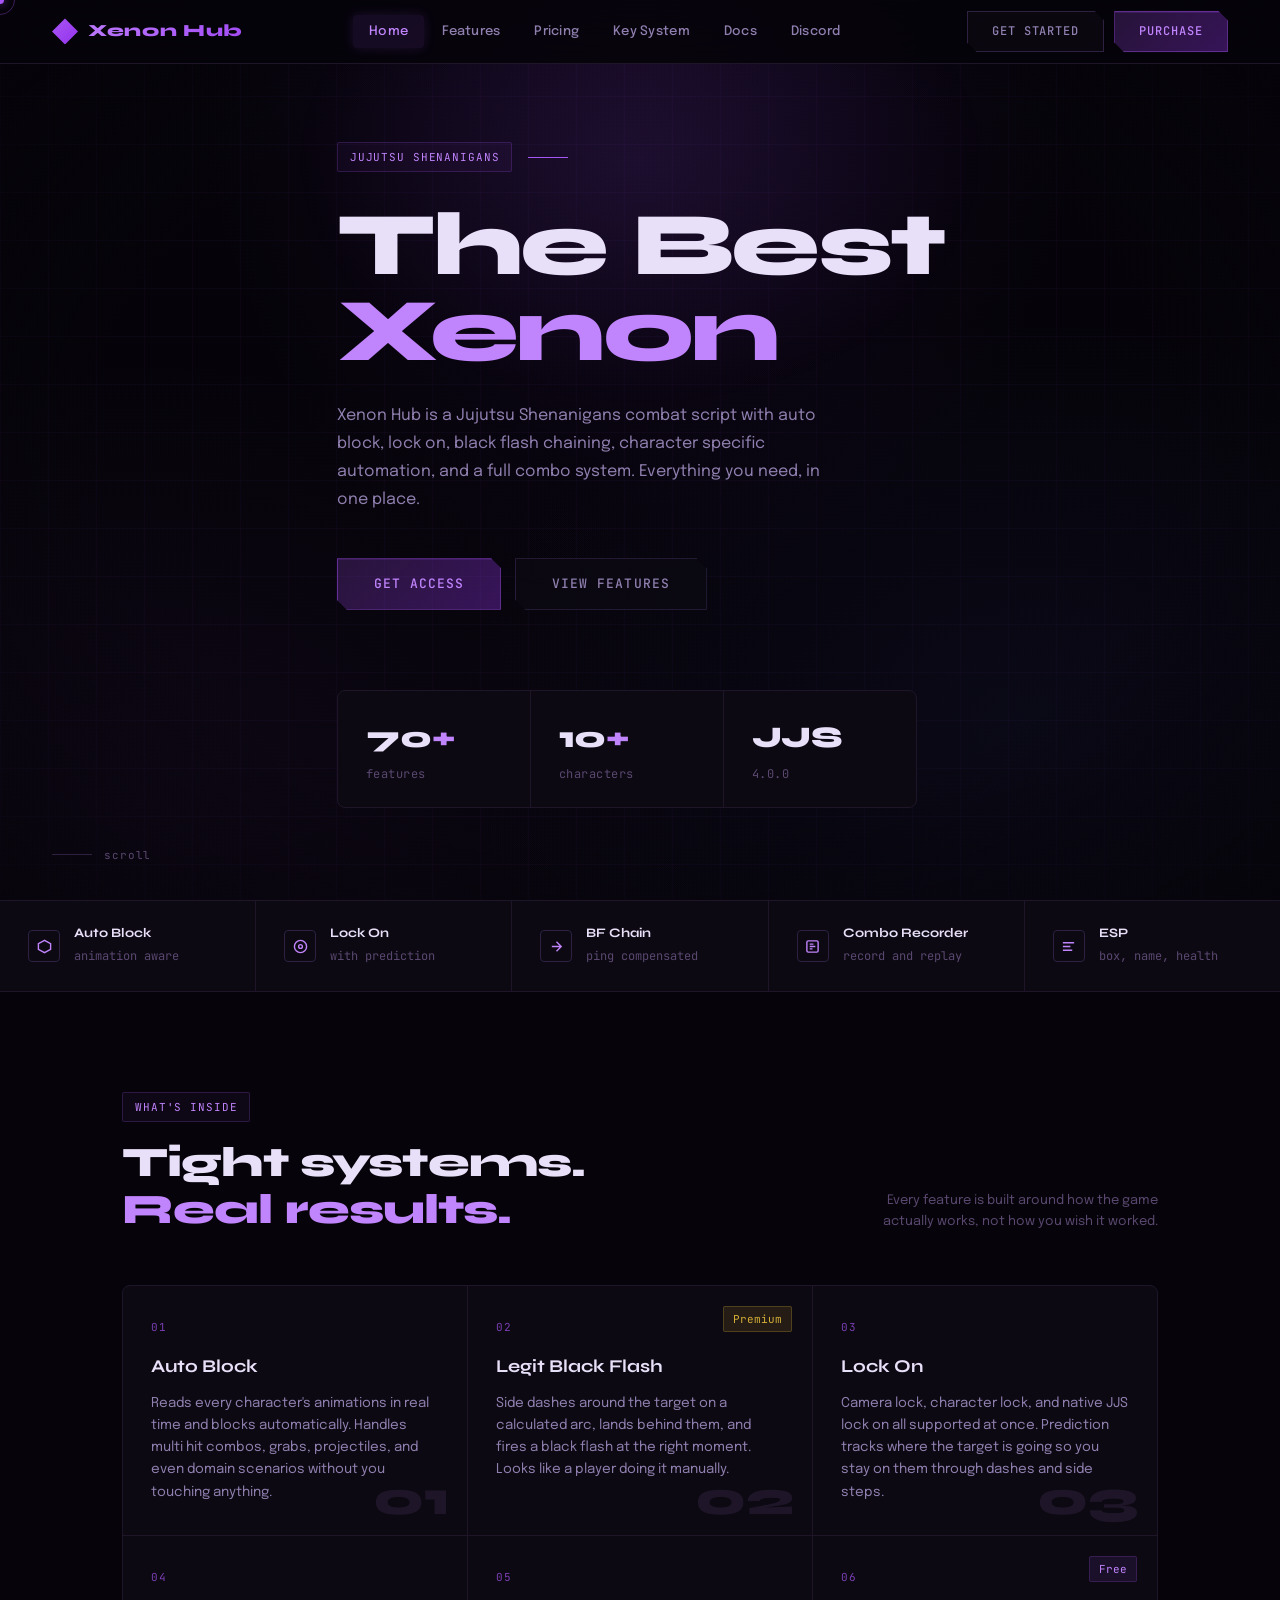
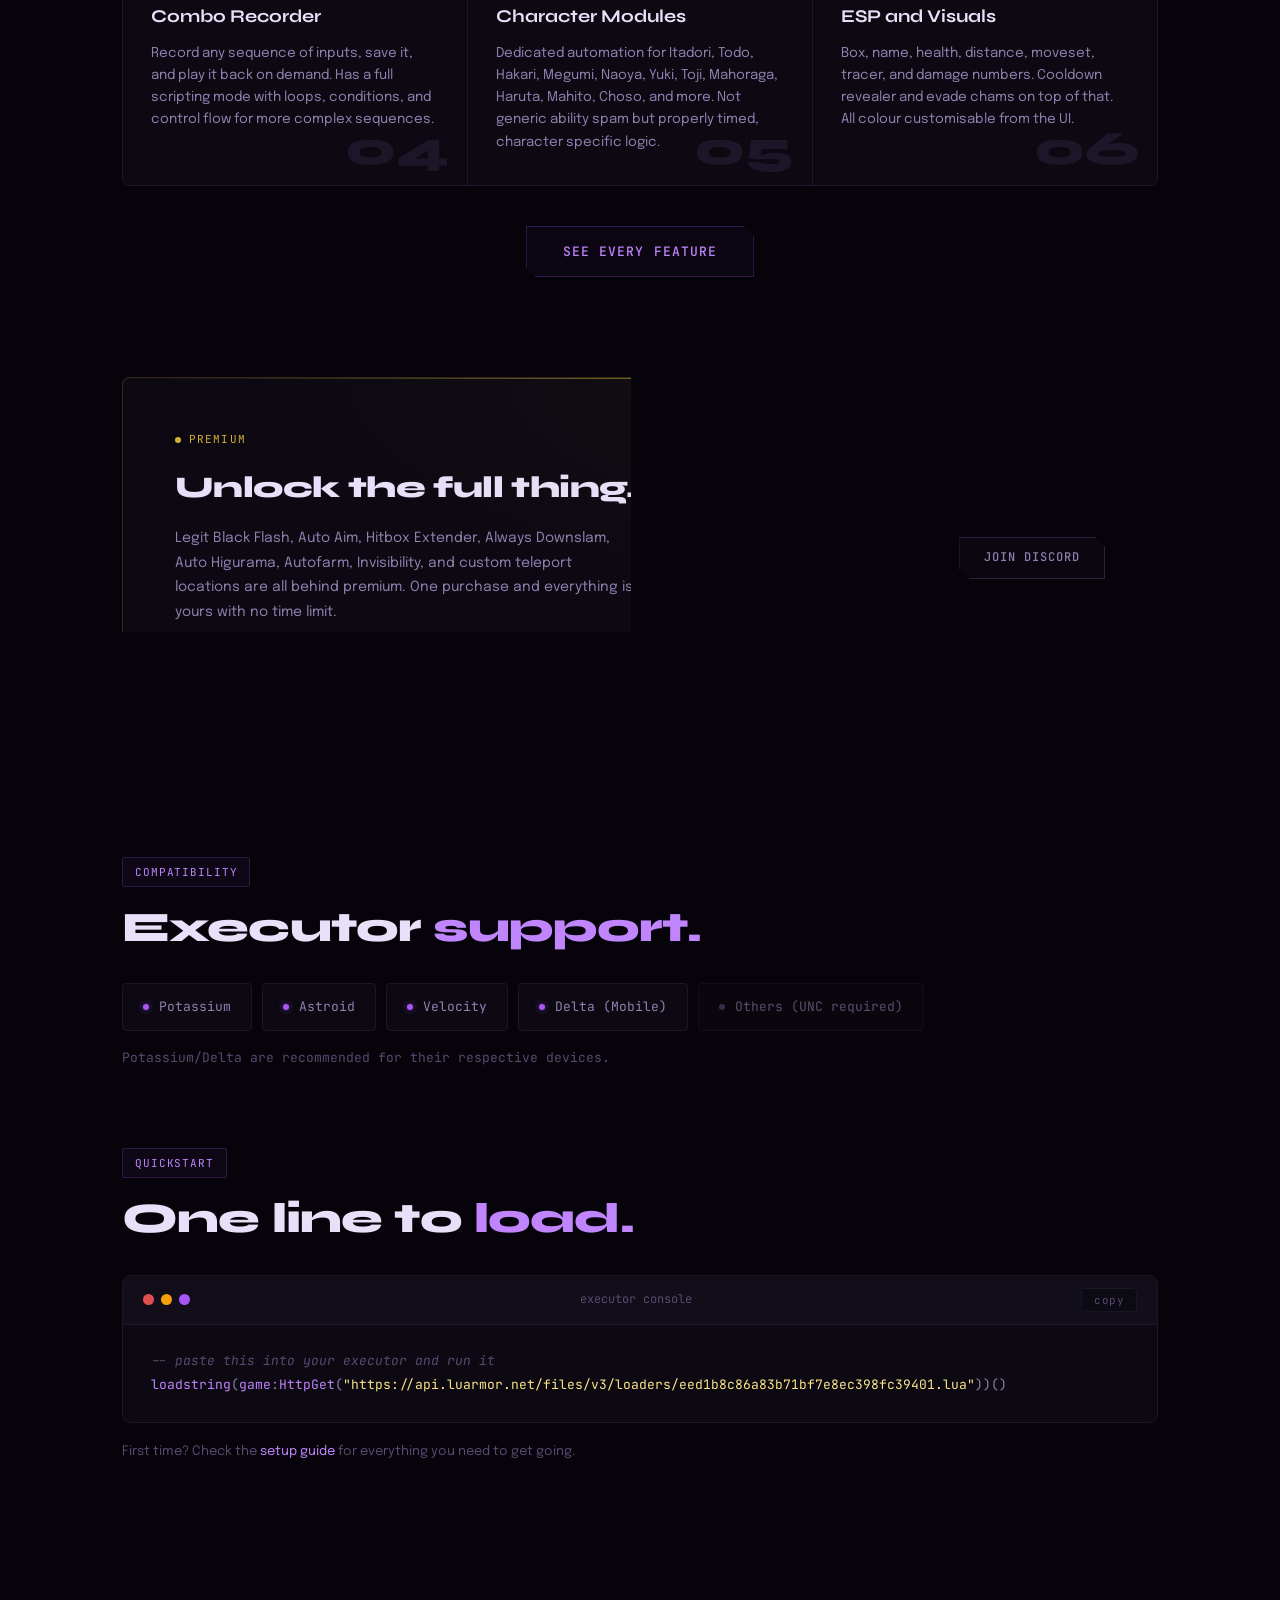
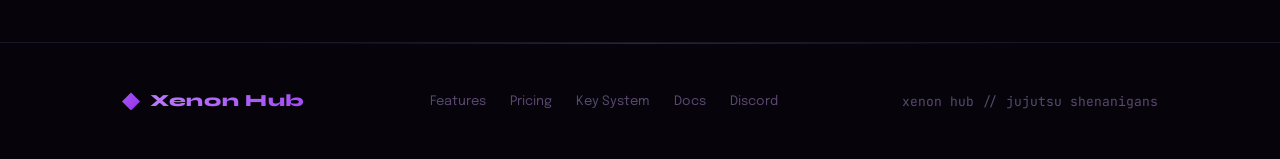
==== index.html @ 63b48da9 "Add files via upload" ====
<!doctype html>
<html lang="en">
  <head>
    <meta charset="UTF-8" />
    <meta name="viewport" content="width=device-width, initial-scale=1.0" />
    <title>Xenon Hub — JJS Combat Script</title>
    <link rel="stylesheet" href="style.css" />
    <style>
      .hero {
        min-height: 100vh;
        display: flex;
        flex-direction: column;
        justify-content: center;
        padding: 130px 0 80px;
        position: relative;
        overflow: hidden;
      }
      .hero-glow {
        position: absolute;
        top: -10%;
        left: 50%;
        transform: translateX(-50%);
        width: 700px;
        height: 500px;
        background: radial-gradient(
          ellipse,
          rgba(168, 85, 247, 0.1) 0%,
          transparent 70%
        );
        pointer-events: none;
      }
      .hero-eyebrow {
        display: flex;
        align-items: center;
        gap: 16px;
        margin-bottom: 30px;
      }
      .hero-eyebrow-line {
        width: 40px;
        height: 1px;
        background: var(--accent);
      }

      .hero h1 {
        font-family: "Syne", sans-serif;
        font-weight: 800;
        font-size: clamp(50px, 7vw, 92px);
        line-height: 0.96;
        letter-spacing: -0.03em;
        color: var(--text);
        margin-bottom: 28px;
      }
      .hero h1 .accent {
        color: var(--accent-light);
        display: block;
      }

      .hero-desc {
        font-size: 16px;
        color: var(--text-dim);
        max-width: 500px;
        line-height: 1.75;
        margin-bottom: 44px;
      }
      .hero-actions {
        display: flex;
        align-items: center;
        gap: 14px;
        flex-wrap: wrap;
      }

      .hero-stats {
        display: flex;
        margin-top: 80px;
        border: 1px solid var(--border);
        border-radius: var(--radius-lg);
        overflow: hidden;
        max-width: 580px;
        background: var(--surface);
      }
      .hero-stat {
        flex: 1;
        padding: 22px 28px;
        border-right: 1px solid var(--border);
      }
      .hero-stat:last-child {
        border-right: none;
      }
      .hero-stat-num {
        font-family: "Syne", sans-serif;
        font-size: 30px;
        font-weight: 800;
        color: var(--text);
        letter-spacing: -0.02em;
      }
      .hero-stat-num span {
        color: var(--accent-light);
      }
      .hero-stat-label {
        font-size: 12px;
        color: var(--text-muted);
        margin-top: 3px;
        font-family: "JetBrains Mono", monospace;
        letter-spacing: 0.04em;
      }

      .scroll-indicator {
        position: absolute;
        bottom: 36px;
        left: 52px;
        display: flex;
        align-items: center;
        gap: 12px;
        font-family: "JetBrains Mono", monospace;
        font-size: 11px;
        color: var(--text-muted);
        letter-spacing: 0.08em;
      }
      .scroll-line {
        width: 40px;
        height: 1px;
        background: var(--border2);
        position: relative;
        overflow: hidden;
      }
      .scroll-line::after {
        content: "";
        position: absolute;
        top: 0;
        left: -100%;
        width: 100%;
        height: 100%;
        background: var(--accent);
        animation: slideRight 2.2s ease infinite;
      }

      .strip {
        border-top: 1px solid var(--border);
        border-bottom: 1px solid var(--border);
        background: var(--surface);
      }
      .strip-inner {
        display: flex;
      }
      .strip-item {
        flex: 1;
        padding: 22px 28px;
        border-right: 1px solid var(--border);
        display: flex;
        align-items: center;
        gap: 14px;
        transition: background 0.2s;
      }
      .strip-item:last-child {
        border-right: none;
      }
      .strip-item:hover {
        background: var(--surface2);
      }
      .strip-icon {
        width: 32px;
        height: 32px;
        display: flex;
        align-items: center;
        justify-content: center;
        border: 1px solid var(--border2);
        border-radius: var(--radius);
        flex-shrink: 0;
        color: var(--accent-light);
      }
      .strip-icon svg {
        width: 15px;
        height: 15px;
      }
      .strip-text strong {
        display: block;
        font-family: "Syne", sans-serif;
        font-size: 13px;
        font-weight: 700;
        color: var(--text);
      }
      .strip-text span {
        font-size: 12px;
        color: var(--text-muted);
        font-family: "JetBrains Mono", monospace;
      }

      .features-section {
        padding: 100px 0;
      }
      .section-header {
        display: flex;
        align-items: flex-end;
        justify-content: space-between;
        margin-bottom: 52px;
        flex-wrap: wrap;
        gap: 20px;
      }
      .section-sub {
        color: var(--text-muted);
        font-size: 13px;
        max-width: 300px;
        text-align: right;
        line-height: 1.6;
      }

      .features-grid {
        display: grid;
        grid-template-columns: repeat(3, 1fr);
        gap: 1px;
        background: var(--border);
        border: 1px solid var(--border);
        border-radius: var(--radius-lg);
        overflow: hidden;
      }
      .feat-card {
        background: var(--surface);
        padding: 32px 28px;
        transition: background 0.25s;
        position: relative;
        overflow: hidden;
      }
      .feat-card:hover {
        background: var(--surface2);
      }
      .feat-card::before {
        content: "";
        position: absolute;
        inset: 0;
        background: linear-gradient(
          135deg,
          rgba(168, 85, 247, 0.04),
          transparent
        );
        opacity: 0;
        transition: opacity 0.3s;
      }
      .feat-card:hover::before {
        opacity: 1;
      }
      .feat-card-num {
        font-family: "JetBrains Mono", monospace;
        font-size: 11px;
        letter-spacing: 0.1em;
        color: var(--accent);
        margin-bottom: 16px;
        opacity: 0.7;
      }
      .feat-card h3 {
        font-family: "Syne", sans-serif;
        font-size: 18px;
        font-weight: 700;
        color: var(--text);
        margin-bottom: 10px;
      }
      .feat-card p {
        font-size: 13.5px;
        color: var(--text-dim);
        line-height: 1.65;
      }
      .feat-card-bg-num {
        position: absolute;
        bottom: 12px;
        right: 18px;
        font-family: "Syne", sans-serif;
        font-size: 48px;
        font-weight: 800;
        color: var(--border);
        line-height: 1;
        pointer-events: none;
        transition: color 0.3s;
      }
      .feat-card:hover .feat-card-bg-num {
        color: var(--border2);
      }
      .feat-card-badge {
        position: absolute;
        top: 20px;
        right: 20px;
      }

      .premium-callout {
        background: var(--surface);
        border: 1px solid rgba(212, 175, 55, 0.2);
        border-radius: var(--radius-lg);
        padding: 52px;
        display: grid;
        grid-template-columns: 1fr auto;
        align-items: center;
        gap: 40px;
        position: relative;
        overflow: hidden;
      }
      .premium-callout::before {
        content: "";
        position: absolute;
        inset: 0;
        background: radial-gradient(
          ellipse at top right,
          rgba(212, 175, 55, 0.06) 0%,
          transparent 60%
        );
        pointer-events: none;
      }
      .premium-callout::after {
        content: "";
        position: absolute;
        top: 0;
        left: 0;
        right: 0;
        height: 1px;
        background: linear-gradient(
          90deg,
          transparent,
          rgba(212, 175, 55, 0.5),
          transparent
        );
      }
      .prem-label {
        display: flex;
        align-items: center;
        gap: 8px;
        font-family: "JetBrains Mono", monospace;
        font-size: 11px;
        letter-spacing: 0.1em;
        text-transform: uppercase;
        color: var(--premium);
        margin-bottom: 14px;
      }
      .prem-dot {
        width: 6px;
        height: 6px;
        background: var(--premium);
        border-radius: 50%;
        animation: pulse 2s infinite;
      }
      .premium-callout h2 {
        font-family: "Syne", sans-serif;
        font-size: 30px;
        font-weight: 800;
        color: var(--text);
        margin-bottom: 14px;
        letter-spacing: -0.02em;
      }
      .premium-callout p {
        font-size: 14px;
        color: var(--text-dim);
        max-width: 460px;
        line-height: 1.75;
      }
      .prem-actions {
        display: flex;
        flex-direction: column;
        gap: 10px;
        align-items: flex-end;
        flex-shrink: 0;
      }
      .btn-premium {
        background: linear-gradient(
          135deg,
          rgba(212, 175, 55, 0.15),
          rgba(212, 175, 55, 0.3)
        );
        color: var(--premium);
        border: 1px solid rgba(212, 175, 55, 0.4);
        font-family: "JetBrains Mono", monospace;
        box-shadow:
          0 0 20px rgba(212, 175, 55, 0.1),
          inset 0 1px 0 rgba(212, 175, 55, 0.1);
      }
      .btn-premium:hover {
        box-shadow:
          0 0 30px rgba(212, 175, 55, 0.25),
          0 0 60px rgba(212, 175, 55, 0.08);
        text-shadow: 0 0 12px rgba(212, 175, 55, 0.5);
        border-color: rgba(212, 175, 55, 0.7);
        transform: translateY(-1px);
      }

      .compat-section {
        padding: 80px 0;
      }
      .compat-grid {
        display: flex;
        gap: 10px;
        flex-wrap: wrap;
      }
      .compat-item {
        display: flex;
        align-items: center;
        gap: 10px;
        padding: 12px 20px;
        background: var(--surface);
        border: 1px solid var(--border);
        border-radius: var(--radius);
        font-family: "JetBrains Mono", monospace;
        font-size: 13px;
        color: var(--text-dim);
        transition:
          border-color 0.2s,
          color 0.2s;
      }
      .compat-item:hover {
        border-color: rgba(168, 85, 247, 0.35);
        color: var(--text);
      }
      .compat-dot {
        width: 6px;
        height: 6px;
        background: var(--accent);
        border-radius: 50%;
        box-shadow: 0 0 6px rgba(168, 85, 247, 0.6);
      }

      .quickstart {
        padding: 0 0 100px;
      }
      .code-block {
        background: var(--surface);
        border: 1px solid var(--border);
        border-radius: var(--radius-lg);
        overflow: hidden;
      }
      .code-header {
        padding: 12px 20px;
        border-bottom: 1px solid var(--border);
        display: flex;
        align-items: center;
        justify-content: space-between;
        background: var(--surface2);
      }
      .code-dots {
        display: flex;
        gap: 7px;
      }
      .code-dot {
        width: 11px;
        height: 11px;
        border-radius: 50%;
      }
      .code-dot:nth-child(1) {
        background: #e05050;
      }
      .code-dot:nth-child(2) {
        background: #f59e0b;
      }
      .code-dot:nth-child(3) {
        background: var(--accent);
      }
      .code-filename {
        font-family: "JetBrains Mono", monospace;
        font-size: 12px;
        color: var(--text-muted);
      }
      .copy-btn {
        font-family: "JetBrains Mono", monospace;
        font-size: 11px;
        color: var(--text-muted);
        background: rgba(12, 9, 18, 0.8);
        border: 1px solid var(--border);
        padding: 4px 12px;
        border-radius: 0;
        cursor: none;
        transition: all 0.25s;
        clip-path: polygon(
          0 0,
          calc(100% - 5px) 0,
          100% 5px,
          100% 100%,
          5px 100%,
          0 calc(100% - 5px)
        );
        letter-spacing: 0.04em;
      }
      .copy-btn:hover {
        border-color: var(--accent);
        color: var(--accent-light);
        text-shadow: 0 0 8px rgba(168, 85, 247, 0.4);
        box-shadow: 0 0 10px rgba(168, 85, 247, 0.1);
      }
      .code-body {
        padding: 24px 28px;
        font-family: "JetBrains Mono", monospace;
        font-size: 13px;
        line-height: 1.9;
        color: var(--text-dim);
        overflow-x: auto;
      }
      .code-body .cm {
        color: var(--text-muted);
        font-style: italic;
      }
      .code-body .fn {
        color: var(--accent-light);
      }
      .code-body .st {
        color: #fde68a;
      }

      @media (max-width: 960px) {
        .features-grid {
          grid-template-columns: repeat(2, 1fr);
        }
        .premium-callout {
          grid-template-columns: 1fr;
        }
        .prem-actions {
          align-items: flex-start;
        }
        .strip-inner {
          flex-wrap: wrap;
        }
        .strip-item {
          border-bottom: 1px solid var(--border);
          border-right: none;
          min-width: 50%;
        }
      }
      @media (max-width: 600px) {
        .features-grid {
          grid-template-columns: 1fr;
        }
        .hero-stats {
          display: none;
        }
        .scroll-indicator {
          display: none;
        }
      }
    </style>
  </head>
  <body>
    <div class="cursor" id="cursor"></div>
    <div class="cursor-ring" id="cursorRing"></div>

    <nav>
      <a href="index.html" class="nav-logo">
        <div class="logo-mark"></div>
        Xenon Hub
      </a>
      <ul class="nav-links">
        <li><a href="index.html" class="active">Home</a></li>
        <li><a href="features.html">Features</a></li>
        <li><a href="pricing.html">Pricing</a></li>
        <li><a href="keysystem.html">Key System</a></li>
        <li><a href="docs.html">Docs</a></li>
        <li><a href="discord.html">Discord</a></li>
      </ul>
      <div class="nav-cta">
        <a href="docs.html" class="btn btn-ghost">Get Started</a>
        <a href="pricing.html" class="btn btn-primary">Purchase</a>
      </div>
      <button class="nav-hamburger" aria-label="Menu">
        <span></span><span></span><span></span>
      </button>
    </nav>

    <section class="hero">
      <div class="hero-glow"></div>
      <div class="container">
        <div class="hero-content">
          <div class="hero-eyebrow animate-fade-up">
            <div class="tag">Jujutsu Shenanigans</div>
            <div class="hero-eyebrow-line"></div>
          </div>
          <h1 class="animate-fade-up delay-1">
            The Best
            <span class="accent">Xenon</span>
          </h1>
          <p class="hero-desc animate-fade-up delay-2">
            Xenon Hub is a Jujutsu Shenanigans combat script with auto block,
            lock on, black flash chaining, character specific automation, and a
            full combo system. Everything you need, in one place.
          </p>
          <div class="hero-actions animate-fade-up delay-3">
            <a href="pricing.html" class="btn btn-primary btn-large"
              >Get Access</a
            >
            <a href="features.html" class="btn btn-ghost btn-large"
              >View Features</a
            >
          </div>
          <div class="hero-stats animate-fade-up delay-4">
            <div class="hero-stat">
              <div class="hero-stat-num">70<span>+</span></div>
              <div class="hero-stat-label">features</div>
            </div>
            <div class="hero-stat">
              <div class="hero-stat-num">10<span>+</span></div>
              <div class="hero-stat-label">characters</div>
            </div>
            <div class="hero-stat">
              <div class="hero-stat-num">JJS</div>
              <div class="hero-stat-label">4.0.0</div>
            </div>
          </div>
        </div>
      </div>
      <div class="scroll-indicator">
        <div class="scroll-line"></div>
        <span>scroll</span>
      </div>
    </section>

    <div class="strip">
      <div class="strip-inner">
        <div class="strip-item">
          <div class="strip-icon">
            <svg
              viewBox="0 0 16 16"
              fill="none"
              stroke="currentColor"
              stroke-width="1.5"
            >
              <path d="M8 1.5L1.5 5v6L8 14.5l6.5-3.5V5z" />
            </svg>
          </div>
          <div class="strip-text">
            <strong>Auto Block</strong>
            <span>animation aware</span>
          </div>
        </div>
        <div class="strip-item">
          <div class="strip-icon">
            <svg
              viewBox="0 0 16 16"
              fill="none"
              stroke="currentColor"
              stroke-width="1.5"
            >
              <circle cx="8" cy="8" r="6.5" />
              <circle cx="8" cy="8" r="2" />
            </svg>
          </div>
          <div class="strip-text">
            <strong>Lock On</strong>
            <span>with prediction</span>
          </div>
        </div>
        <div class="strip-item">
          <div class="strip-icon">
            <svg
              viewBox="0 0 16 16"
              fill="none"
              stroke="currentColor"
              stroke-width="1.5"
            >
              <path d="M3 8h10M8 3l5 5-5 5" />
            </svg>
          </div>
          <div class="strip-text">
            <strong>BF Chain</strong>
            <span>ping compensated</span>
          </div>
        </div>
        <div class="strip-item">
          <div class="strip-icon">
            <svg
              viewBox="0 0 16 16"
              fill="none"
              stroke="currentColor"
              stroke-width="1.5"
            >
              <rect x="2" y="2" width="12" height="12" rx="1.5" />
              <path d="M5 8h6M5 5.5h4M5 10.5h3" />
            </svg>
          </div>
          <div class="strip-text">
            <strong>Combo Recorder</strong>
            <span>record and replay</span>
          </div>
        </div>
        <div class="strip-item">
          <div class="strip-icon">
            <svg
              viewBox="0 0 16 16"
              fill="none"
              stroke="currentColor"
              stroke-width="1.5"
            >
              <path d="M2 4h12M2 8h8M2 12h10" />
            </svg>
          </div>
          <div class="strip-text">
            <strong>ESP</strong>
            <span>box, name, health</span>
          </div>
        </div>
      </div>
    </div>

    <section class="features-section">
      <div class="container">
        <div class="section-header animate-fade-up">
          <div>
            <div class="tag" style="margin-bottom: 18px">What's inside</div>
            <h2 class="section-title">
              Tight systems.<br /><span>Real results.</span>
            </h2>
          </div>
          <p class="section-sub">
            Every feature is built around how the game actually works, not how
            you wish it worked.
          </p>
        </div>

        <div class="features-grid animate-fade-up delay-2">
          <div class="feat-card">
            <div class="feat-card-num">01</div>
            <h3>Auto Block</h3>
            <p>
              Reads every character's animations in real time and blocks
              automatically. Handles multi hit combos, grabs, projectiles, and
              even domain scenarios without you touching anything.
            </p>
            <div class="feat-card-bg-num">01</div>
          </div>
          <div class="feat-card">
            <div class="feat-card-num">02</div>
            <div class="feat-card-badge">
              <span class="badge badge-premium">Premium</span>
            </div>
            <h3>Legit Black Flash</h3>
            <p>
              Side dashes around the target on a calculated arc, lands behind
              them, and fires a black flash at the right moment. Looks like a
              player doing it manually.
            </p>
            <div class="feat-card-bg-num">02</div>
          </div>
          <div class="feat-card">
            <div class="feat-card-num">03</div>
            <h3>Lock On</h3>
            <p>
              Camera lock, character lock, and native JJS lock on all supported
              at once. Prediction tracks where the target is going so you stay
              on them through dashes and side steps.
            </p>
            <div class="feat-card-bg-num">03</div>
          </div>
          <div class="feat-card">
            <div class="feat-card-num">04</div>
            <h3>Combo Recorder</h3>
            <p>
              Record any sequence of inputs, save it, and play it back on
              demand. Has a full scripting mode with loops, conditions, and
              control flow for more complex sequences.
            </p>
            <div class="feat-card-bg-num">04</div>
          </div>
          <div class="feat-card">
            <div class="feat-card-num">05</div>
            <h3>Character Modules</h3>
            <p>
              Dedicated automation for Itadori, Todo, Hakari, Megumi, Naoya,
              Yuki, Toji, Mahoraga, Haruta, Mahito, Choso, and more. Not generic
              ability spam but properly timed, character specific logic.
            </p>
            <div class="feat-card-bg-num">05</div>
          </div>
          <div class="feat-card">
            <div class="feat-card-num">06</div>
            <div class="feat-card-badge">
              <span class="badge badge-free">Free</span>
            </div>
            <h3>ESP and Visuals</h3>
            <p>
              Box, name, health, distance, moveset, tracer, and damage numbers.
              Cooldown revealer and evade chams on top of that. All colour
              customisable from the UI.
            </p>
            <div class="feat-card-bg-num">06</div>
          </div>
        </div>

        <div style="text-align: center; margin-top: 40px">
          <a href="features.html" class="btn btn-outline btn-large"
            >See every feature</a
          >
        </div>
      </div>
    </section>

    <section style="padding: 0 0 100px">
      <div class="container">
        <div class="premium-callout animate-fade-up">
          <div>
            <div class="prem-label">
              <div class="prem-dot"></div>
              Premium
            </div>
            <h2>Unlock the full thing.</h2>
            <p>
              Legit Black Flash, Auto Aim, Hitbox Extender, Always Downslam,
              Auto Higurama, Autofarm, Invisibility, and custom teleport
              locations are all behind premium. One purchase and everything is
              yours with no time limit.
            </p>
          </div>
          <div class="prem-actions">
            <a href="pricing.html" class="btn btn-premium btn-large"
              >View Pricing</a
            >
            <a href="discord.html" class="btn btn-ghost">Join Discord</a>
          </div>
        </div>
      </div>
    </section>

    <section class="compat-section">
      <div class="container">
        <div style="margin-bottom: 32px" class="animate-fade-up">
          <div class="tag" style="margin-bottom: 18px">Compatibility</div>
          <h2 class="section-title">Executor <span>support.</span></h2>
        </div>
        <div class="compat-grid animate-fade-up delay-2">
          <div class="compat-item">
            <div class="compat-dot"></div>
            Potassium
          </div>
          <div class="compat-item">
            <div class="compat-dot"></div>
            Astroid
          </div>
          <div class="compat-item">
            <div class="compat-dot"></div>
            Velocity
          </div>
          <div class="compat-item">
            <div class="compat-dot"></div>
            Delta (Mobile)
          </div>
          <div class="compat-item" style="opacity: 0.6">
            <div
              class="compat-dot"
              style="background: var(--text-muted); box-shadow: none"
            ></div>
            Others (UNC required)
          </div>
        </div>
        <p
          style="
            margin-top: 16px;
            font-size: 13px;
            color: var(--text-muted);
            font-family: &quot;JetBrains Mono&quot;, monospace;
          "
        >
          Potassium/Delta are recommended for their respective devices.
        </p>
      </div>
    </section>

    <section class="quickstart">
      <div class="container">
        <div style="margin-bottom: 32px" class="animate-fade-up">
          <div class="tag" style="margin-bottom: 18px">Quickstart</div>
          <h2 class="section-title">One line to <span>load.</span></h2>
        </div>
        <div class="code-block animate-fade-up delay-2">
          <div class="code-header">
            <div class="code-dots">
              <div class="code-dot"></div>
              <div class="code-dot"></div>
              <div class="code-dot"></div>
            </div>
            <div class="code-filename">executor console</div>
            <button class="copy-btn" id="copyBtn">copy</button>
          </div>
          <div class="code-body">
            <span class="cm">-- paste this into your executor and run it</span
            ><br />
            <span class="fn">loadstring</span>(<span class="fn">game</span
            >:<span class="fn">HttpGet</span>(<span class="st"
              >"https://api.luarmor.net/files/v3/loaders/eed1b8c86a83b71bf7e8ec398fc39401.lua"</span
            >))()
          </div>
        </div>
        <p style="margin-top: 18px; font-size: 13px; color: var(--text-muted)">
          First time? Check the
          <a
            href="docs.html"
            style="color: var(--accent-light); text-decoration: none"
            >setup guide</a
          >
          for everything you need to get going.
        </p>
      </div>
    </section>

    <footer>
      <div class="container">
        <div class="footer-inner">
          <a href="index.html" class="nav-logo"
            ><div class="logo-mark" style="width: 18px; height: 18px"></div>
            Xenon Hub</a
          >
          <ul class="footer-links">
            <li><a href="features.html">Features</a></li>
            <li><a href="pricing.html">Pricing</a></li>
            <li><a href="keysystem.html">Key System</a></li>
            <li><a href="docs.html">Docs</a></li>
            <li><a href="discord.html">Discord</a></li>
          </ul>
          <div class="footer-copy">xenon hub // jujutsu shenanigans</div>
        </div>
      </div>
    </footer>

    <script>
      // Mobile hamburger menu toggle
      document
        .querySelector(".nav-hamburger")
        .addEventListener("click", function () {
          this.closest("nav").classList.toggle("nav-open");
        });
      document.querySelectorAll(".nav-links a").forEach(function (link) {
        link.addEventListener("click", function () {
          document.querySelector("nav").classList.remove("nav-open");
        });
      });

      const cursor = document.getElementById("cursor");
      const ring = document.getElementById("cursorRing");
      let mx = 0,
        my = 0,
        rx = 0,
        ry = 0;
      document.addEventListener("mousemove", (e) => {
        mx = e.clientX;
        my = e.clientY;
      });
      (function loop() {
        cursor.style.left = mx + "px";
        cursor.style.top = my + "px";
        rx += (mx - rx) * 0.12;
        ry += (my - ry) * 0.12;
        ring.style.left = rx + "px";
        ring.style.top = ry + "px";
        requestAnimationFrame(loop);
      })();

      document.getElementById("copyBtn").addEventListener("click", function () {
        navigator.clipboard
          .writeText(
            'loadstring(game:HttpGet("https://api.luarmor.net/files/v3/loaders/eed1b8c86a83b71bf7e8ec398fc39401.lua"))()',
          )
          .catch(() => {});
        this.textContent = "copied!";
        this.style.color = "var(--accent-light)";
        setTimeout(() => {
          this.textContent = "copy";
          this.style.color = "";
        }, 2000);
      });

      const obs = new IntersectionObserver(
        (entries) => {
          entries.forEach((e) => {
            if (e.isIntersecting) {
              e.target.style.opacity = "1";
              e.target.style.transform = "translateY(0)";
            }
          });
        },
        { threshold: 0.08 },
      );
      document.querySelectorAll(".animate-fade-up").forEach((el) => {
        el.style.opacity = "0";
        el.style.transform = "translateY(20px)";
        el.style.transition =
          "opacity 0.7s cubic-bezier(0.16,1,0.3,1), transform 0.7s cubic-bezier(0.16,1,0.3,1)";
        obs.observe(el);
      });
    </script>
  </body>
</html>
---- style.css ----
@import url("https://fonts.googleapis.com/css2?family=Syne:wght@400;500;600;700;800&family=Epilogue:wght@300;400;500;600&family=JetBrains+Mono:wght@300;400;500&display=swap");

*,
*::before,
*::after {
  margin: 0;
  padding: 0;
  box-sizing: border-box;
}

:root {
  --bg: #06040a;
  --surface: #0c0912;
  --surface2: #110e1a;
  --border: #1e1628;
  --border2: #2d2040;
  --accent: #a855f7;
  --accent2: #9333ea;
  --accent-light: #c084fc;
  --accent-glow: rgba(168, 85, 247, 0.15);
  --accent-glow2: rgba(168, 85, 247, 0.05);
  --text: #e8dff8;
  --text-muted: #5a4870;
  --text-dim: #9080b0;
  --premium: #d4af37;
  --premium-glow: rgba(212, 175, 55, 0.12);
  --radius: 4px;
  --radius-lg: 8px;
}

html {
  scroll-behavior: smooth;
}

body {
  background: var(--bg);
  color: var(--text);
  font-family: "Epilogue", sans-serif;
  font-weight: 400;
  font-size: 15px;
  line-height: 1.65;
  overflow-x: hidden;
  min-height: 100vh;
  cursor: none;
  background-image:
    radial-gradient(ellipse at 50% 0%, rgba(100, 40, 180, 0.12) 0%, transparent 50%),
    radial-gradient(ellipse at 80% 80%, rgba(88, 101, 242, 0.06) 0%, transparent 40%),
    radial-gradient(ellipse at 10% 90%, rgba(168, 85, 247, 0.05) 0%, transparent 40%);
  background-attachment: fixed;
}

.cursor {
  position: fixed;
  width: 8px;
  height: 8px;
  background: var(--accent);
  border-radius: 50%;
  pointer-events: none;
  z-index: 9999;
  transform: translate(-50%, -50%);
  transition:
    width 0.2s,
    height 0.2s;
  box-shadow: 0 0 10px rgba(168, 85, 247, 0.6);
}
.cursor-ring {
  position: fixed;
  width: 30px;
  height: 30px;
  border: 1px solid rgba(168, 85, 247, 0.35);
  border-radius: 50%;
  pointer-events: none;
  z-index: 9998;
  transform: translate(-50%, -50%);
  transition:
    width 0.3s,
    height 0.3s,
    border-color 0.3s;
}
body:has(a:hover) .cursor,
body:has(button:hover) .cursor {
  width: 14px;
  height: 14px;
}
body:has(a:hover) .cursor-ring,
body:has(button:hover) .cursor-ring {
  width: 48px;
  height: 48px;
  border-color: rgba(168, 85, 247, 0.6);
}

body::before {
  content: "";
  position: fixed;
  inset: 0;
  background-image:
    linear-gradient(rgba(168, 85, 247, 0.04) 1px, transparent 1px),
    linear-gradient(90deg, rgba(168, 85, 247, 0.04) 1px, transparent 1px);
  background-size: 48px 48px;
  pointer-events: none;
  z-index: 0;
  animation: gridDrift 20s linear infinite;
}
body::after {
  content: "";
  position: fixed;
  inset: 0;
  background:
    linear-gradient(180deg, transparent 0%, rgba(6, 4, 10, 0.1) 50%, transparent 100%),
    radial-gradient(ellipse at 50% 50%, transparent 60%, rgba(6, 4, 10, 0.7) 100%);
  background-size: 100% 4px, 100% 100%;
  pointer-events: none;
  z-index: 0;
}

nav {
  position: fixed;
  top: 0;
  left: 0;
  right: 0;
  z-index: 100;
  display: flex;
  align-items: center;
  justify-content: space-between;
  padding: 0 52px;
  height: 64px;
  border-bottom: 1px solid var(--border);
  background: rgba(6, 4, 10, 0.9);
  backdrop-filter: blur(20px);
  -webkit-backdrop-filter: blur(20px);
}

.nav-logo {
  display: flex;
  align-items: center;
  gap: 10px;
  text-decoration: none;
  font-family: "Syne", sans-serif;
  font-weight: 800;
  font-size: 17px;
  letter-spacing: 0.04em;
  background: linear-gradient(135deg, #c084fc 0%, #a855f7 40%, #9333ea 70%, #7c3aed 100%);
  -webkit-background-clip: text;
  -webkit-text-fill-color: transparent;
  background-clip: text;
  background-size: 200% 200%;
  animation: gradientShift 4s ease-in-out infinite;
  transition: filter 0.3s ease;
}
.nav-logo:hover {
  filter: brightness(1.3) drop-shadow(0 0 8px rgba(168, 85, 247, 0.5));
}
.logo-mark {
  width: 26px;
  height: 26px;
  background: linear-gradient(135deg, var(--accent), var(--accent2));
  clip-path: polygon(50% 0%, 100% 50%, 50% 100%, 0% 50%);
  flex-shrink: 0;
  box-shadow: 0 0 14px rgba(168, 85, 247, 0.5);
  animation: logoSpin 8s linear infinite;
  transition: box-shadow 0.3s ease, transform 0.3s ease;
}
.nav-logo:hover .logo-mark {
  box-shadow: 0 0 22px rgba(168, 85, 247, 0.8);
  transform: scale(1.1);
}

.nav-links {
  display: flex;
  align-items: center;
  gap: 2px;
  list-style: none;
}
.nav-links a {
  display: block;
  padding: 6px 16px;
  color: var(--text-dim);
  text-decoration: none;
  font-size: 13px;
  font-weight: 500;
  letter-spacing: 0.02em;
  border-radius: var(--radius);
  position: relative;
  transition:
    color 0.3s cubic-bezier(0.16, 1, 0.3, 1),
    background 0.3s cubic-bezier(0.16, 1, 0.3, 1),
    transform 0.3s cubic-bezier(0.16, 1, 0.3, 1);
}
.nav-links a:hover {
  color: var(--text);
  background: rgba(168, 85, 247, 0.1);
  transform: translateY(-1px);
}
.nav-links a.active {
  color: var(--accent-light);
  background: rgba(168, 85, 247, 0.1);
  box-shadow: 0 0 12px rgba(168, 85, 247, 0.15);
}

.nav-cta {
  display: flex;
  align-items: center;
  gap: 10px;
}

.btn {
  display: inline-flex;
  align-items: center;
  gap: 8px;
  padding: 10px 24px;
  font-family: "JetBrains Mono", monospace;
  font-size: 12px;
  font-weight: 500;
  letter-spacing: 0.08em;
  text-transform: uppercase;
  text-decoration: none;
  border: none;
  border-radius: 0;
  cursor: none;
  transition: all 0.25s cubic-bezier(0.16, 1, 0.3, 1);
  position: relative;
  overflow: hidden;
  clip-path: polygon(0 0, calc(100% - 10px) 0, 100% 10px, 100% 100%, 10px 100%, 0 calc(100% - 10px));
}
.btn::before {
  content: "";
  position: absolute;
  inset: 0;
  background: repeating-linear-gradient(
    0deg,
    transparent,
    transparent 2px,
    rgba(255, 255, 255, 0.015) 2px,
    rgba(255, 255, 255, 0.015) 4px
  );
  opacity: 0;
  transition: opacity 0.3s;
}
.btn:hover::before {
  opacity: 1;
}
.btn::after {
  content: "";
  position: absolute;
  top: 0;
  left: -100%;
  width: 60%;
  height: 100%;
  background: linear-gradient(90deg, transparent, rgba(168, 85, 247, 0.12), transparent);
  transition: none;
}
.btn:hover::after {
  animation: btnSweep 0.6s ease forwards;
}

.btn-ghost {
  background: rgba(12, 9, 18, 0.8);
  color: var(--text-dim);
  border: 1px solid var(--border2);
  backdrop-filter: blur(4px);
}
.btn-ghost:hover {
  color: var(--accent-light);
  border-color: rgba(168, 85, 247, 0.5);
  box-shadow: 0 0 16px rgba(168, 85, 247, 0.12), inset 0 0 16px rgba(168, 85, 247, 0.04);
  text-shadow: 0 0 8px rgba(168, 85, 247, 0.4);
}

.btn-primary {
  background: linear-gradient(135deg, rgba(168, 85, 247, 0.2) 0%, rgba(147, 51, 234, 0.35) 100%);
  color: var(--accent-light);
  border: 1px solid rgba(168, 85, 247, 0.4);
  box-shadow: 0 0 20px rgba(168, 85, 247, 0.15), inset 0 1px 0 rgba(168, 85, 247, 0.15);
}
.btn-primary:hover {
  background: linear-gradient(135deg, rgba(168, 85, 247, 0.3) 0%, rgba(147, 51, 234, 0.5) 100%);
  box-shadow: 0 0 30px rgba(168, 85, 247, 0.35), 0 0 60px rgba(168, 85, 247, 0.1), inset 0 0 20px rgba(168, 85, 247, 0.08);
  transform: translateY(-1px);
  text-shadow: 0 0 12px rgba(192, 132, 252, 0.6);
  border-color: rgba(168, 85, 247, 0.7);
}

.btn-large {
  padding: 14px 36px;
  font-size: 13px;
}

.btn-outline {
  background: rgba(168, 85, 247, 0.04);
  color: var(--accent-light);
  border: 1px solid rgba(168, 85, 247, 0.25);
}
.btn-outline:hover {
  background: rgba(168, 85, 247, 0.1);
  border-color: rgba(168, 85, 247, 0.5);
  box-shadow: 0 0 20px rgba(168, 85, 247, 0.15);
  text-shadow: 0 0 8px rgba(168, 85, 247, 0.4);
}

section {
  position: relative;
  z-index: 1;
}
.container {
  max-width: 1140px;
  margin: 0 auto;
  padding: 0 52px;
}

.tag {
  display: inline-flex;
  align-items: center;
  gap: 6px;
  padding: 5px 12px;
  font-family: "JetBrains Mono", monospace;
  font-size: 11px;
  letter-spacing: 0.08em;
  text-transform: uppercase;
  color: var(--accent-light);
  border: 1px solid rgba(168, 85, 247, 0.2);
  border-radius: 2px;
  background: var(--accent-glow2);
}

.section-title {
  font-family: "Syne", sans-serif;
  font-size: clamp(28px, 3.5vw, 42px);
  font-weight: 800;
  letter-spacing: -0.02em;
  color: var(--text);
  line-height: 1.1;
}
.section-title span {
  color: var(--accent-light);
}

.badge {
  display: inline-block;
  padding: 3px 9px;
  font-size: 11px;
  font-family: "JetBrains Mono", monospace;
  border-radius: 2px;
}
.badge-free {
  background: rgba(168, 85, 247, 0.1);
  color: var(--accent-light);
  border: 1px solid rgba(168, 85, 247, 0.2);
}
.badge-premium {
  background: var(--premium-glow);
  color: var(--premium);
  border: 1px solid rgba(212, 175, 55, 0.25);
}

footer {
  border-top: 1px solid var(--border);
  padding: 44px 0;
  margin-top: 80px;
  position: relative;
  z-index: 1;
}
footer::before {
  content: "";
  position: absolute;
  top: 0;
  left: 50%;
  transform: translateX(-50%);
  width: 60%;
  height: 1px;
  background: linear-gradient(90deg, transparent, rgba(168, 85, 247, 0.3), transparent);
}
.footer-inner {
  display: flex;
  align-items: center;
  justify-content: space-between;
  flex-wrap: wrap;
  gap: 20px;
}
.footer-links {
  display: flex;
  gap: 24px;
  list-style: none;
}
.footer-links a {
  color: var(--text-muted);
  text-decoration: none;
  font-size: 13px;
  transition: color 0.3s ease, text-shadow 0.3s ease;
}
.footer-links a:hover {
  color: var(--accent-light);
  text-shadow: 0 0 12px rgba(168, 85, 247, 0.3);
}
.footer-copy {
  font-size: 13px;
  color: var(--text-muted);
  font-family: "JetBrains Mono", monospace;
}

@keyframes fadeUp {
  from {
    opacity: 0;
    transform: translateY(24px);
  }
  to {
    opacity: 1;
    transform: translateY(0);
  }
}
@keyframes pulse {
  0%,
  100% {
    opacity: 1;
  }
  50% {
    opacity: 0.4;
  }
}
@keyframes slideRight {
  from {
    left: -100%;
  }
  to {
    left: 100%;
  }
}
@keyframes gradientShift {
  0% {
    background-position: 0% 50%;
  }
  50% {
    background-position: 100% 50%;
  }
  100% {
    background-position: 0% 50%;
  }
}
@keyframes logoSpin {
  from {
    transform: rotate(0deg);
  }
  to {
    transform: rotate(360deg);
  }
}
@keyframes glowPulse {
  0%, 100% {
    box-shadow: 0 0 14px rgba(168, 85, 247, 0.5);
  }
  50% {
    box-shadow: 0 0 28px rgba(168, 85, 247, 0.8);
  }
}
@keyframes btnSweep {
  0% {
    left: -100%;
  }
  100% {
    left: 150%;
  }
}
@keyframes gridDrift {
  0% {
    background-position: 0 0, 0 0;
  }
  100% {
    background-position: 48px 48px, 48px 48px;
  }
}
@keyframes scanline {
  0% {
    top: -10%;
  }
  100% {
    top: 110%;
  }
}

.animate-fade-up {
  animation: fadeUp 0.7s cubic-bezier(0.16, 1, 0.3, 1) both;
}
.delay-1 {
  animation-delay: 0.1s;
}
.delay-2 {
  animation-delay: 0.2s;
}
.delay-3 {
  animation-delay: 0.3s;
}
.delay-4 {
  animation-delay: 0.4s;
}
.delay-5 {
  animation-delay: 0.5s;
}

::-webkit-scrollbar {
  width: 4px;
}
::-webkit-scrollbar-track {
  background: var(--bg);
}
::-webkit-scrollbar-thumb {
  background: var(--border2);
  border-radius: 2px;
}
::-webkit-scrollbar-thumb:hover {
  background: var(--accent);
}
::selection {
  background: rgba(168, 85, 247, 0.3);
  color: var(--text);
}

.nav-hamburger {
  display: none;
  flex-direction: column;
  gap: 5px;
  cursor: none;
  background: none;
  border: none;
  padding: 6px;
}
.nav-hamburger span {
  display: block;
  width: 22px;
  height: 1.5px;
  background: var(--text-dim);
}

@media (max-width: 768px) {
  nav {
    padding: 0 24px;
    flex-wrap: wrap;
  }
  .container {
    padding: 0 24px;
  }
  .nav-links,
  .nav-cta {
    display: none;
  }
  .nav-hamburger {
    display: flex;
  }

  /* Mobile menu open state */
  nav.nav-open {
    height: auto;
  }
  nav.nav-open .nav-links {
    display: flex;
    flex-direction: column;
    width: 100%;
    order: 10;
    gap: 0;
    padding: 12px 0 8px;
    border-top: 1px solid var(--border);
  }
  nav.nav-open .nav-links a {
    padding: 12px 8px;
    font-size: 14px;
    border-radius: 0;
    border-bottom: 1px solid var(--border);
  }
  nav.nav-open .nav-links li:last-child a {
    border-bottom: none;
  }
  nav.nav-open .nav-cta {
    display: flex;
    width: 100%;
    order: 11;
    padding: 10px 0 16px;
    gap: 10px;
    border-top: 1px solid var(--border);
  }
  nav.nav-open .nav-cta .btn {
    flex: 1;
    justify-content: center;
    text-align: center;
  }

  /* Hamburger X animation */
  .nav-hamburger span {
    transition: transform 0.3s, opacity 0.3s;
  }
  nav.nav-open .nav-hamburger span:nth-child(1) {
    transform: translateY(6.5px) rotate(45deg);
  }
  nav.nav-open .nav-hamburger span:nth-child(2) {
    opacity: 0;
  }
  nav.nav-open .nav-hamburger span:nth-child(3) {
    transform: translateY(-6.5px) rotate(-45deg);
  }

  body {
    cursor: auto;
  }
  .cursor,
  .cursor-ring {
    display: none;
  }
}
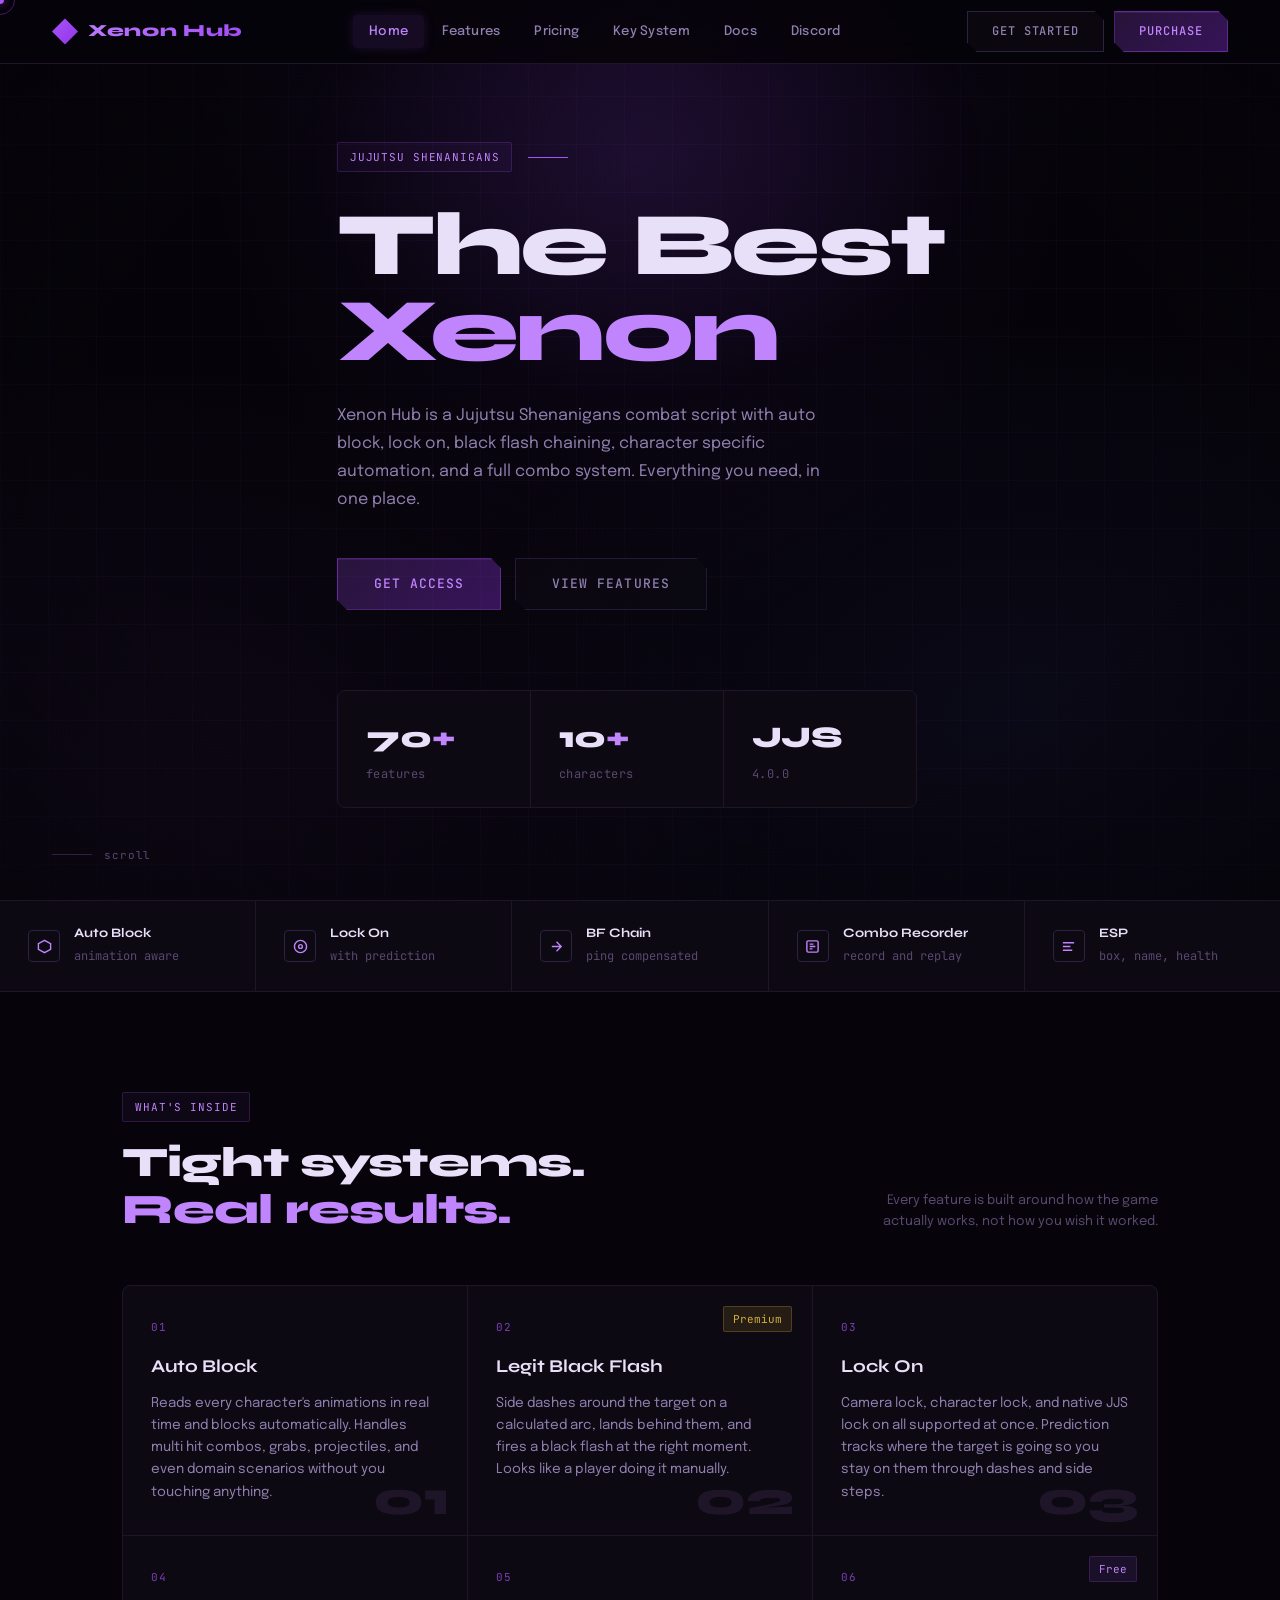
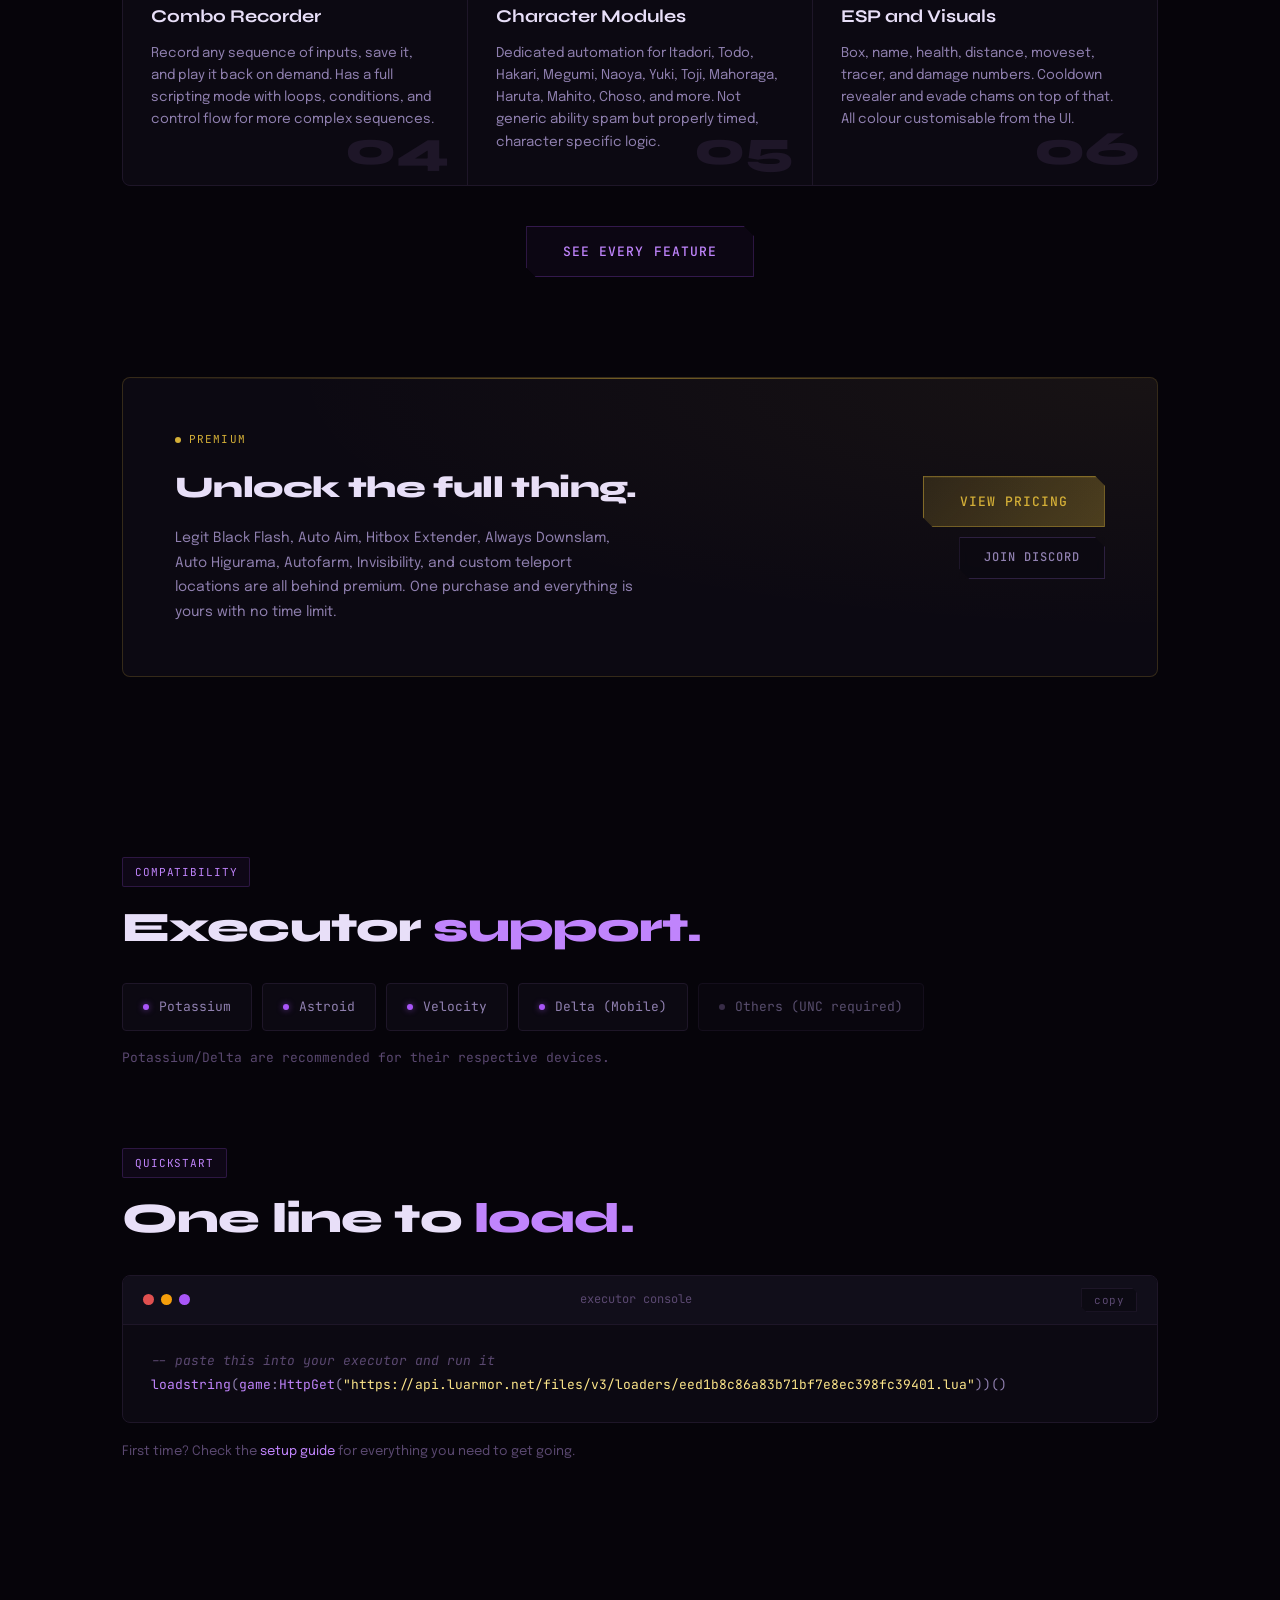
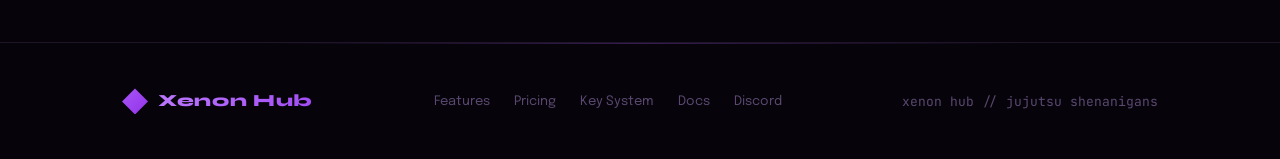
==== commit f6a696be: "Initial commit: add xenon project" ====
--- a/index.html
+++ b/index.html
@@ -1,977 +1,978 @@
-<!doctype html>
-<html lang="en">
-  <head>
-    <meta charset="UTF-8" />
-    <meta name="viewport" content="width=device-width, initial-scale=1.0" />
-    <title>Xenon Hub — JJS Combat Script</title>
-    <link rel="stylesheet" href="style.css" />
-    <style>
-      .hero {
-        min-height: 100vh;
-        display: flex;
-        flex-direction: column;
-        justify-content: center;
-        padding: 130px 0 80px;
-        position: relative;
-        overflow: hidden;
-      }
-      .hero-glow {
-        position: absolute;
-        top: -10%;
-        left: 50%;
-        transform: translateX(-50%);
-        width: 700px;
-        height: 500px;
-        background: radial-gradient(
-          ellipse,
-          rgba(168, 85, 247, 0.1) 0%,
-          transparent 70%
-        );
-        pointer-events: none;
-      }
-      .hero-eyebrow {
-        display: flex;
-        align-items: center;
-        gap: 16px;
-        margin-bottom: 30px;
-      }
-      .hero-eyebrow-line {
-        width: 40px;
-        height: 1px;
-        background: var(--accent);
-      }
-
-      .hero h1 {
-        font-family: "Syne", sans-serif;
-        font-weight: 800;
-        font-size: clamp(50px, 7vw, 92px);
-        line-height: 0.96;
-        letter-spacing: -0.03em;
-        color: var(--text);
-        margin-bottom: 28px;
-      }
-      .hero h1 .accent {
-        color: var(--accent-light);
-        display: block;
-      }
-
-      .hero-desc {
-        font-size: 16px;
-        color: var(--text-dim);
-        max-width: 500px;
-        line-height: 1.75;
-        margin-bottom: 44px;
-      }
-      .hero-actions {
-        display: flex;
-        align-items: center;
-        gap: 14px;
-        flex-wrap: wrap;
-      }
-
-      .hero-stats {
-        display: flex;
-        margin-top: 80px;
-        border: 1px solid var(--border);
-        border-radius: var(--radius-lg);
-        overflow: hidden;
-        max-width: 580px;
-        background: var(--surface);
-      }
-      .hero-stat {
-        flex: 1;
-        padding: 22px 28px;
-        border-right: 1px solid var(--border);
-      }
-      .hero-stat:last-child {
-        border-right: none;
-      }
-      .hero-stat-num {
-        font-family: "Syne", sans-serif;
-        font-size: 30px;
-        font-weight: 800;
-        color: var(--text);
-        letter-spacing: -0.02em;
-      }
-      .hero-stat-num span {
-        color: var(--accent-light);
-      }
-      .hero-stat-label {
-        font-size: 12px;
-        color: var(--text-muted);
-        margin-top: 3px;
-        font-family: "JetBrains Mono", monospace;
-        letter-spacing: 0.04em;
-      }
-
-      .scroll-indicator {
-        position: absolute;
-        bottom: 36px;
-        left: 52px;
-        display: flex;
-        align-items: center;
-        gap: 12px;
-        font-family: "JetBrains Mono", monospace;
-        font-size: 11px;
-        color: var(--text-muted);
-        letter-spacing: 0.08em;
-      }
-      .scroll-line {
-        width: 40px;
-        height: 1px;
-        background: var(--border2);
-        position: relative;
-        overflow: hidden;
-      }
-      .scroll-line::after {
-        content: "";
-        position: absolute;
-        top: 0;
-        left: -100%;
-        width: 100%;
-        height: 100%;
-        background: var(--accent);
-        animation: slideRight 2.2s ease infinite;
-      }
-
-      .strip {
-        border-top: 1px solid var(--border);
-        border-bottom: 1px solid var(--border);
-        background: var(--surface);
-      }
-      .strip-inner {
-        display: flex;
-      }
-      .strip-item {
-        flex: 1;
-        padding: 22px 28px;
-        border-right: 1px solid var(--border);
-        display: flex;
-        align-items: center;
-        gap: 14px;
-        transition: background 0.2s;
-      }
-      .strip-item:last-child {
-        border-right: none;
-      }
-      .strip-item:hover {
-        background: var(--surface2);
-      }
-      .strip-icon {
-        width: 32px;
-        height: 32px;
-        display: flex;
-        align-items: center;
-        justify-content: center;
-        border: 1px solid var(--border2);
-        border-radius: var(--radius);
-        flex-shrink: 0;
-        color: var(--accent-light);
-      }
-      .strip-icon svg {
-        width: 15px;
-        height: 15px;
-      }
-      .strip-text strong {
-        display: block;
-        font-family: "Syne", sans-serif;
-        font-size: 13px;
-        font-weight: 700;
-        color: var(--text);
-      }
-      .strip-text span {
-        font-size: 12px;
-        color: var(--text-muted);
-        font-family: "JetBrains Mono", monospace;
-      }
-
-      .features-section {
-        padding: 100px 0;
-      }
-      .section-header {
-        display: flex;
-        align-items: flex-end;
-        justify-content: space-between;
-        margin-bottom: 52px;
-        flex-wrap: wrap;
-        gap: 20px;
-      }
-      .section-sub {
-        color: var(--text-muted);
-        font-size: 13px;
-        max-width: 300px;
-        text-align: right;
-        line-height: 1.6;
-      }
-
-      .features-grid {
-        display: grid;
-        grid-template-columns: repeat(3, 1fr);
-        gap: 1px;
-        background: var(--border);
-        border: 1px solid var(--border);
-        border-radius: var(--radius-lg);
-        overflow: hidden;
-      }
-      .feat-card {
-        background: var(--surface);
-        padding: 32px 28px;
-        transition: background 0.25s;
-        position: relative;
-        overflow: hidden;
-      }
-      .feat-card:hover {
-        background: var(--surface2);
-      }
-      .feat-card::before {
-        content: "";
-        position: absolute;
-        inset: 0;
-        background: linear-gradient(
-          135deg,
-          rgba(168, 85, 247, 0.04),
-          transparent
-        );
-        opacity: 0;
-        transition: opacity 0.3s;
-      }
-      .feat-card:hover::before {
-        opacity: 1;
-      }
-      .feat-card-num {
-        font-family: "JetBrains Mono", monospace;
-        font-size: 11px;
-        letter-spacing: 0.1em;
-        color: var(--accent);
-        margin-bottom: 16px;
-        opacity: 0.7;
-      }
-      .feat-card h3 {
-        font-family: "Syne", sans-serif;
-        font-size: 18px;
-        font-weight: 700;
-        color: var(--text);
-        margin-bottom: 10px;
-      }
-      .feat-card p {
-        font-size: 13.5px;
-        color: var(--text-dim);
-        line-height: 1.65;
-      }
-      .feat-card-bg-num {
-        position: absolute;
-        bottom: 12px;
-        right: 18px;
-        font-family: "Syne", sans-serif;
-        font-size: 48px;
-        font-weight: 800;
-        color: var(--border);
-        line-height: 1;
-        pointer-events: none;
-        transition: color 0.3s;
-      }
-      .feat-card:hover .feat-card-bg-num {
-        color: var(--border2);
-      }
-      .feat-card-badge {
-        position: absolute;
-        top: 20px;
-        right: 20px;
-      }
-
-      .premium-callout {
-        background: var(--surface);
-        border: 1px solid rgba(212, 175, 55, 0.2);
-        border-radius: var(--radius-lg);
-        padding: 52px;
-        display: grid;
-        grid-template-columns: 1fr auto;
-        align-items: center;
-        gap: 40px;
-        position: relative;
-        overflow: hidden;
-      }
-      .premium-callout::before {
-        content: "";
-        position: absolute;
-        inset: 0;
-        background: radial-gradient(
-          ellipse at top right,
-          rgba(212, 175, 55, 0.06) 0%,
-          transparent 60%
-        );
-        pointer-events: none;
-      }
-      .premium-callout::after {
-        content: "";
-        position: absolute;
-        top: 0;
-        left: 0;
-        right: 0;
-        height: 1px;
-        background: linear-gradient(
-          90deg,
-          transparent,
-          rgba(212, 175, 55, 0.5),
-          transparent
-        );
-      }
-      .prem-label {
-        display: flex;
-        align-items: center;
-        gap: 8px;
-        font-family: "JetBrains Mono", monospace;
-        font-size: 11px;
-        letter-spacing: 0.1em;
-        text-transform: uppercase;
-        color: var(--premium);
-        margin-bottom: 14px;
-      }
-      .prem-dot {
-        width: 6px;
-        height: 6px;
-        background: var(--premium);
-        border-radius: 50%;
-        animation: pulse 2s infinite;
-      }
-      .premium-callout h2 {
-        font-family: "Syne", sans-serif;
-        font-size: 30px;
-        font-weight: 800;
-        color: var(--text);
-        margin-bottom: 14px;
-        letter-spacing: -0.02em;
-      }
-      .premium-callout p {
-        font-size: 14px;
-        color: var(--text-dim);
-        max-width: 460px;
-        line-height: 1.75;
-      }
-      .prem-actions {
-        display: flex;
-        flex-direction: column;
-        gap: 10px;
-        align-items: flex-end;
-        flex-shrink: 0;
-      }
-      .btn-premium {
-        background: linear-gradient(
-          135deg,
-          rgba(212, 175, 55, 0.15),
-          rgba(212, 175, 55, 0.3)
-        );
-        color: var(--premium);
-        border: 1px solid rgba(212, 175, 55, 0.4);
-        font-family: "JetBrains Mono", monospace;
-        box-shadow:
-          0 0 20px rgba(212, 175, 55, 0.1),
-          inset 0 1px 0 rgba(212, 175, 55, 0.1);
-      }
-      .btn-premium:hover {
-        box-shadow:
-          0 0 30px rgba(212, 175, 55, 0.25),
-          0 0 60px rgba(212, 175, 55, 0.08);
-        text-shadow: 0 0 12px rgba(212, 175, 55, 0.5);
-        border-color: rgba(212, 175, 55, 0.7);
-        transform: translateY(-1px);
-      }
-
-      .compat-section {
-        padding: 80px 0;
-      }
-      .compat-grid {
-        display: flex;
-        gap: 10px;
-        flex-wrap: wrap;
-      }
-      .compat-item {
-        display: flex;
-        align-items: center;
-        gap: 10px;
-        padding: 12px 20px;
-        background: var(--surface);
-        border: 1px solid var(--border);
-        border-radius: var(--radius);
-        font-family: "JetBrains Mono", monospace;
-        font-size: 13px;
-        color: var(--text-dim);
-        transition:
-          border-color 0.2s,
-          color 0.2s;
-      }
-      .compat-item:hover {
-        border-color: rgba(168, 85, 247, 0.35);
-        color: var(--text);
-      }
-      .compat-dot {
-        width: 6px;
-        height: 6px;
-        background: var(--accent);
-        border-radius: 50%;
-        box-shadow: 0 0 6px rgba(168, 85, 247, 0.6);
-      }
-
-      .quickstart {
-        padding: 0 0 100px;
-      }
-      .code-block {
-        background: var(--surface);
-        border: 1px solid var(--border);
-        border-radius: var(--radius-lg);
-        overflow: hidden;
-      }
-      .code-header {
-        padding: 12px 20px;
-        border-bottom: 1px solid var(--border);
-        display: flex;
-        align-items: center;
-        justify-content: space-between;
-        background: var(--surface2);
-      }
-      .code-dots {
-        display: flex;
-        gap: 7px;
-      }
-      .code-dot {
-        width: 11px;
-        height: 11px;
-        border-radius: 50%;
-      }
-      .code-dot:nth-child(1) {
-        background: #e05050;
-      }
-      .code-dot:nth-child(2) {
-        background: #f59e0b;
-      }
-      .code-dot:nth-child(3) {
-        background: var(--accent);
-      }
-      .code-filename {
-        font-family: "JetBrains Mono", monospace;
-        font-size: 12px;
-        color: var(--text-muted);
-      }
-      .copy-btn {
-        font-family: "JetBrains Mono", monospace;
-        font-size: 11px;
-        color: var(--text-muted);
-        background: rgba(12, 9, 18, 0.8);
-        border: 1px solid var(--border);
-        padding: 4px 12px;
-        border-radius: 0;
-        cursor: none;
-        transition: all 0.25s;
-        clip-path: polygon(
-          0 0,
-          calc(100% - 5px) 0,
-          100% 5px,
-          100% 100%,
-          5px 100%,
-          0 calc(100% - 5px)
-        );
-        letter-spacing: 0.04em;
-      }
-      .copy-btn:hover {
-        border-color: var(--accent);
-        color: var(--accent-light);
-        text-shadow: 0 0 8px rgba(168, 85, 247, 0.4);
-        box-shadow: 0 0 10px rgba(168, 85, 247, 0.1);
-      }
-      .code-body {
-        padding: 24px 28px;
-        font-family: "JetBrains Mono", monospace;
-        font-size: 13px;
-        line-height: 1.9;
-        color: var(--text-dim);
-        overflow-x: auto;
-      }
-      .code-body .cm {
-        color: var(--text-muted);
-        font-style: italic;
-      }
-      .code-body .fn {
-        color: var(--accent-light);
-      }
-      .code-body .st {
-        color: #fde68a;
-      }
-
-      @media (max-width: 960px) {
-        .features-grid {
-          grid-template-columns: repeat(2, 1fr);
-        }
-        .premium-callout {
-          grid-template-columns: 1fr;
-        }
-        .prem-actions {
-          align-items: flex-start;
-        }
-        .strip-inner {
-          flex-wrap: wrap;
-        }
-        .strip-item {
-          border-bottom: 1px solid var(--border);
-          border-right: none;
-          min-width: 50%;
-        }
-      }
-      @media (max-width: 600px) {
-        .features-grid {
-          grid-template-columns: 1fr;
-        }
-        .hero-stats {
-          display: none;
-        }
-        .scroll-indicator {
-          display: none;
-        }
-      }
-    </style>
-  </head>
-  <body>
-    <div class="cursor" id="cursor"></div>
-    <div class="cursor-ring" id="cursorRing"></div>
-
-    <nav>
-      <a href="index.html" class="nav-logo">
-        <div class="logo-mark"></div>
-        Xenon Hub
-      </a>
-      <ul class="nav-links">
-        <li><a href="index.html" class="active">Home</a></li>
-        <li><a href="features.html">Features</a></li>
-        <li><a href="pricing.html">Pricing</a></li>
-        <li><a href="keysystem.html">Key System</a></li>
-        <li><a href="docs.html">Docs</a></li>
-        <li><a href="discord.html">Discord</a></li>
-      </ul>
-      <div class="nav-cta">
-        <a href="docs.html" class="btn btn-ghost">Get Started</a>
-        <a href="pricing.html" class="btn btn-primary">Purchase</a>
-      </div>
-      <button class="nav-hamburger" aria-label="Menu">
-        <span></span><span></span><span></span>
-      </button>
-    </nav>
-
-    <section class="hero">
-      <div class="hero-glow"></div>
-      <div class="container">
-        <div class="hero-content">
-          <div class="hero-eyebrow animate-fade-up">
-            <div class="tag">Jujutsu Shenanigans</div>
-            <div class="hero-eyebrow-line"></div>
-          </div>
-          <h1 class="animate-fade-up delay-1">
-            The Best
-            <span class="accent">Xenon</span>
-          </h1>
-          <p class="hero-desc animate-fade-up delay-2">
-            Xenon Hub is a Jujutsu Shenanigans combat script with auto block,
-            lock on, black flash chaining, character specific automation, and a
-            full combo system. Everything you need, in one place.
-          </p>
-          <div class="hero-actions animate-fade-up delay-3">
-            <a href="pricing.html" class="btn btn-primary btn-large"
-              >Get Access</a
-            >
-            <a href="features.html" class="btn btn-ghost btn-large"
-              >View Features</a
-            >
-          </div>
-          <div class="hero-stats animate-fade-up delay-4">
-            <div class="hero-stat">
-              <div class="hero-stat-num">70<span>+</span></div>
-              <div class="hero-stat-label">features</div>
-            </div>
-            <div class="hero-stat">
-              <div class="hero-stat-num">10<span>+</span></div>
-              <div class="hero-stat-label">characters</div>
-            </div>
-            <div class="hero-stat">
-              <div class="hero-stat-num">JJS</div>
-              <div class="hero-stat-label">4.0.0</div>
-            </div>
-          </div>
-        </div>
-      </div>
-      <div class="scroll-indicator">
-        <div class="scroll-line"></div>
-        <span>scroll</span>
-      </div>
-    </section>
-
-    <div class="strip">
-      <div class="strip-inner">
-        <div class="strip-item">
-          <div class="strip-icon">
-            <svg
-              viewBox="0 0 16 16"
-              fill="none"
-              stroke="currentColor"
-              stroke-width="1.5"
-            >
-              <path d="M8 1.5L1.5 5v6L8 14.5l6.5-3.5V5z" />
-            </svg>
-          </div>
-          <div class="strip-text">
-            <strong>Auto Block</strong>
-            <span>animation aware</span>
-          </div>
-        </div>
-        <div class="strip-item">
-          <div class="strip-icon">
-            <svg
-              viewBox="0 0 16 16"
-              fill="none"
-              stroke="currentColor"
-              stroke-width="1.5"
-            >
-              <circle cx="8" cy="8" r="6.5" />
-              <circle cx="8" cy="8" r="2" />
-            </svg>
-          </div>
-          <div class="strip-text">
-            <strong>Lock On</strong>
-            <span>with prediction</span>
-          </div>
-        </div>
-        <div class="strip-item">
-          <div class="strip-icon">
-            <svg
-              viewBox="0 0 16 16"
-              fill="none"
-              stroke="currentColor"
-              stroke-width="1.5"
-            >
-              <path d="M3 8h10M8 3l5 5-5 5" />
-            </svg>
-          </div>
-          <div class="strip-text">
-            <strong>BF Chain</strong>
-            <span>ping compensated</span>
-          </div>
-        </div>
-        <div class="strip-item">
-          <div class="strip-icon">
-            <svg
-              viewBox="0 0 16 16"
-              fill="none"
-              stroke="currentColor"
-              stroke-width="1.5"
-            >
-              <rect x="2" y="2" width="12" height="12" rx="1.5" />
-              <path d="M5 8h6M5 5.5h4M5 10.5h3" />
-            </svg>
-          </div>
-          <div class="strip-text">
-            <strong>Combo Recorder</strong>
-            <span>record and replay</span>
-          </div>
-        </div>
-        <div class="strip-item">
-          <div class="strip-icon">
-            <svg
-              viewBox="0 0 16 16"
-              fill="none"
-              stroke="currentColor"
-              stroke-width="1.5"
-            >
-              <path d="M2 4h12M2 8h8M2 12h10" />
-            </svg>
-          </div>
-          <div class="strip-text">
-            <strong>ESP</strong>
-            <span>box, name, health</span>
-          </div>
-        </div>
-      </div>
-    </div>
-
-    <section class="features-section">
-      <div class="container">
-        <div class="section-header animate-fade-up">
-          <div>
-            <div class="tag" style="margin-bottom: 18px">What's inside</div>
-            <h2 class="section-title">
-              Tight systems.<br /><span>Real results.</span>
-            </h2>
-          </div>
-          <p class="section-sub">
-            Every feature is built around how the game actually works, not how
-            you wish it worked.
-          </p>
-        </div>
-
-        <div class="features-grid animate-fade-up delay-2">
-          <div class="feat-card">
-            <div class="feat-card-num">01</div>
-            <h3>Auto Block</h3>
-            <p>
-              Reads every character's animations in real time and blocks
-              automatically. Handles multi hit combos, grabs, projectiles, and
-              even domain scenarios without you touching anything.
-            </p>
-            <div class="feat-card-bg-num">01</div>
-          </div>
-          <div class="feat-card">
-            <div class="feat-card-num">02</div>
-            <div class="feat-card-badge">
-              <span class="badge badge-premium">Premium</span>
-            </div>
-            <h3>Legit Black Flash</h3>
-            <p>
-              Side dashes around the target on a calculated arc, lands behind
-              them, and fires a black flash at the right moment. Looks like a
-              player doing it manually.
-            </p>
-            <div class="feat-card-bg-num">02</div>
-          </div>
-          <div class="feat-card">
-            <div class="feat-card-num">03</div>
-            <h3>Lock On</h3>
-            <p>
-              Camera lock, character lock, and native JJS lock on all supported
-              at once. Prediction tracks where the target is going so you stay
-              on them through dashes and side steps.
-            </p>
-            <div class="feat-card-bg-num">03</div>
-          </div>
-          <div class="feat-card">
-            <div class="feat-card-num">04</div>
-            <h3>Combo Recorder</h3>
-            <p>
-              Record any sequence of inputs, save it, and play it back on
-              demand. Has a full scripting mode with loops, conditions, and
-              control flow for more complex sequences.
-            </p>
-            <div class="feat-card-bg-num">04</div>
-          </div>
-          <div class="feat-card">
-            <div class="feat-card-num">05</div>
-            <h3>Character Modules</h3>
-            <p>
-              Dedicated automation for Itadori, Todo, Hakari, Megumi, Naoya,
-              Yuki, Toji, Mahoraga, Haruta, Mahito, Choso, and more. Not generic
-              ability spam but properly timed, character specific logic.
-            </p>
-            <div class="feat-card-bg-num">05</div>
-          </div>
-          <div class="feat-card">
-            <div class="feat-card-num">06</div>
-            <div class="feat-card-badge">
-              <span class="badge badge-free">Free</span>
-            </div>
-            <h3>ESP and Visuals</h3>
-            <p>
-              Box, name, health, distance, moveset, tracer, and damage numbers.
-              Cooldown revealer and evade chams on top of that. All colour
-              customisable from the UI.
-            </p>
-            <div class="feat-card-bg-num">06</div>
-          </div>
-        </div>
-
-        <div style="text-align: center; margin-top: 40px">
-          <a href="features.html" class="btn btn-outline btn-large"
-            >See every feature</a
-          >
-        </div>
-      </div>
-    </section>
-
-    <section style="padding: 0 0 100px">
-      <div class="container">
-        <div class="premium-callout animate-fade-up">
-          <div>
-            <div class="prem-label">
-              <div class="prem-dot"></div>
-              Premium
-            </div>
-            <h2>Unlock the full thing.</h2>
-            <p>
-              Legit Black Flash, Auto Aim, Hitbox Extender, Always Downslam,
-              Auto Higurama, Autofarm, Invisibility, and custom teleport
-              locations are all behind premium. One purchase and everything is
-              yours with no time limit.
-            </p>
-          </div>
-          <div class="prem-actions">
-            <a href="pricing.html" class="btn btn-premium btn-large"
-              >View Pricing</a
-            >
-            <a href="discord.html" class="btn btn-ghost">Join Discord</a>
-          </div>
-        </div>
-      </div>
-    </section>
-
-    <section class="compat-section">
-      <div class="container">
-        <div style="margin-bottom: 32px" class="animate-fade-up">
-          <div class="tag" style="margin-bottom: 18px">Compatibility</div>
-          <h2 class="section-title">Executor <span>support.</span></h2>
-        </div>
-        <div class="compat-grid animate-fade-up delay-2">
-          <div class="compat-item">
-            <div class="compat-dot"></div>
-            Potassium
-          </div>
-          <div class="compat-item">
-            <div class="compat-dot"></div>
-            Astroid
-          </div>
-          <div class="compat-item">
-            <div class="compat-dot"></div>
-            Velocity
-          </div>
-          <div class="compat-item">
-            <div class="compat-dot"></div>
-            Delta (Mobile)
-          </div>
-          <div class="compat-item" style="opacity: 0.6">
-            <div
-              class="compat-dot"
-              style="background: var(--text-muted); box-shadow: none"
-            ></div>
-            Others (UNC required)
-          </div>
-        </div>
-        <p
-          style="
-            margin-top: 16px;
-            font-size: 13px;
-            color: var(--text-muted);
-            font-family: &quot;JetBrains Mono&quot;, monospace;
-          "
-        >
-          Potassium/Delta are recommended for their respective devices.
-        </p>
-      </div>
-    </section>
-
-    <section class="quickstart">
-      <div class="container">
-        <div style="margin-bottom: 32px" class="animate-fade-up">
-          <div class="tag" style="margin-bottom: 18px">Quickstart</div>
-          <h2 class="section-title">One line to <span>load.</span></h2>
-        </div>
-        <div class="code-block animate-fade-up delay-2">
-          <div class="code-header">
-            <div class="code-dots">
-              <div class="code-dot"></div>
-              <div class="code-dot"></div>
-              <div class="code-dot"></div>
-            </div>
-            <div class="code-filename">executor console</div>
-            <button class="copy-btn" id="copyBtn">copy</button>
-          </div>
-          <div class="code-body">
-            <span class="cm">-- paste this into your executor and run it</span
-            ><br />
-            <span class="fn">loadstring</span>(<span class="fn">game</span
-            >:<span class="fn">HttpGet</span>(<span class="st"
-              >"https://api.luarmor.net/files/v3/loaders/eed1b8c86a83b71bf7e8ec398fc39401.lua"</span
-            >))()
-          </div>
-        </div>
-        <p style="margin-top: 18px; font-size: 13px; color: var(--text-muted)">
-          First time? Check the
-          <a
-            href="docs.html"
-            style="color: var(--accent-light); text-decoration: none"
-            >setup guide</a
-          >
-          for everything you need to get going.
-        </p>
-      </div>
-    </section>
-
-    <footer>
-      <div class="container">
-        <div class="footer-inner">
-          <a href="index.html" class="nav-logo"
-            ><div class="logo-mark" style="width: 18px; height: 18px"></div>
-            Xenon Hub</a
-          >
-          <ul class="footer-links">
-            <li><a href="features.html">Features</a></li>
-            <li><a href="pricing.html">Pricing</a></li>
-            <li><a href="keysystem.html">Key System</a></li>
-            <li><a href="docs.html">Docs</a></li>
-            <li><a href="discord.html">Discord</a></li>
-          </ul>
-          <div class="footer-copy">xenon hub // jujutsu shenanigans</div>
-        </div>
-      </div>
-    </footer>
-
-    <script>
-      // Mobile hamburger menu toggle
-      document
-        .querySelector(".nav-hamburger")
-        .addEventListener("click", function () {
-          this.closest("nav").classList.toggle("nav-open");
-        });
-      document.querySelectorAll(".nav-links a").forEach(function (link) {
-        link.addEventListener("click", function () {
-          document.querySelector("nav").classList.remove("nav-open");
-        });
-      });
-
-      const cursor = document.getElementById("cursor");
-      const ring = document.getElementById("cursorRing");
-      let mx = 0,
-        my = 0,
-        rx = 0,
-        ry = 0;
-      document.addEventListener("mousemove", (e) => {
-        mx = e.clientX;
-        my = e.clientY;
-      });
-      (function loop() {
-        cursor.style.left = mx + "px";
-        cursor.style.top = my + "px";
-        rx += (mx - rx) * 0.12;
-        ry += (my - ry) * 0.12;
-        ring.style.left = rx + "px";
-        ring.style.top = ry + "px";
-        requestAnimationFrame(loop);
-      })();
-
-      document.getElementById("copyBtn").addEventListener("click", function () {
-        navigator.clipboard
-          .writeText(
-            'loadstring(game:HttpGet("https://api.luarmor.net/files/v3/loaders/eed1b8c86a83b71bf7e8ec398fc39401.lua"))()',
-          )
-          .catch(() => {});
-        this.textContent = "copied!";
-        this.style.color = "var(--accent-light)";
-        setTimeout(() => {
-          this.textContent = "copy";
-          this.style.color = "";
-        }, 2000);
-      });
-
-      const obs = new IntersectionObserver(
-        (entries) => {
-          entries.forEach((e) => {
-            if (e.isIntersecting) {
-              e.target.style.opacity = "1";
-              e.target.style.transform = "translateY(0)";
-            }
-          });
-        },
-        { threshold: 0.08 },
-      );
-      document.querySelectorAll(".animate-fade-up").forEach((el) => {
-        el.style.opacity = "0";
-        el.style.transform = "translateY(20px)";
-        el.style.transition =
-          "opacity 0.7s cubic-bezier(0.16,1,0.3,1), transform 0.7s cubic-bezier(0.16,1,0.3,1)";
-        obs.observe(el);
-      });
-    </script>
-  </body>
-</html>
+<!doctype html>
+<html lang="en">
+  <head>
+    <meta charset="UTF-8" />
+    <meta name="viewport" content="width=device-width, initial-scale=1.0" />
+    <title>Xenon Hub — JJS Combat Script</title>
+    <link rel="icon" type="image/png" href="logo2.png" />
+    <link rel="stylesheet" href="style.css" />
+    <style>
+      .hero {
+        min-height: 100vh;
+        display: flex;
+        flex-direction: column;
+        justify-content: center;
+        padding: 130px 0 80px;
+        position: relative;
+        overflow: hidden;
+      }
+      .hero-glow {
+        position: absolute;
+        top: -10%;
+        left: 50%;
+        transform: translateX(-50%);
+        width: 700px;
+        height: 500px;
+        background: radial-gradient(
+          ellipse,
+          rgba(168, 85, 247, 0.1) 0%,
+          transparent 70%
+        );
+        pointer-events: none;
+      }
+      .hero-eyebrow {
+        display: flex;
+        align-items: center;
+        gap: 16px;
+        margin-bottom: 30px;
+      }
+      .hero-eyebrow-line {
+        width: 40px;
+        height: 1px;
+        background: var(--accent);
+      }
+
+      .hero h1 {
+        font-family: "Syne", sans-serif;
+        font-weight: 800;
+        font-size: clamp(50px, 7vw, 92px);
+        line-height: 0.96;
+        letter-spacing: -0.03em;
+        color: var(--text);
+        margin-bottom: 28px;
+      }
+      .hero h1 .accent {
+        color: var(--accent-light);
+        display: block;
+      }
+
+      .hero-desc {
+        font-size: 16px;
+        color: var(--text-dim);
+        max-width: 500px;
+        line-height: 1.75;
+        margin-bottom: 44px;
+      }
+      .hero-actions {
+        display: flex;
+        align-items: center;
+        gap: 14px;
+        flex-wrap: wrap;
+      }
+
+      .hero-stats {
+        display: flex;
+        margin-top: 80px;
+        border: 1px solid var(--border);
+        border-radius: var(--radius-lg);
+        overflow: hidden;
+        max-width: 580px;
+        background: var(--surface);
+      }
+      .hero-stat {
+        flex: 1;
+        padding: 22px 28px;
+        border-right: 1px solid var(--border);
+      }
+      .hero-stat:last-child {
+        border-right: none;
+      }
+      .hero-stat-num {
+        font-family: "Syne", sans-serif;
+        font-size: 30px;
+        font-weight: 800;
+        color: var(--text);
+        letter-spacing: -0.02em;
+      }
+      .hero-stat-num span {
+        color: var(--accent-light);
+      }
+      .hero-stat-label {
+        font-size: 12px;
+        color: var(--text-muted);
+        margin-top: 3px;
+        font-family: "JetBrains Mono", monospace;
+        letter-spacing: 0.04em;
+      }
+
+      .scroll-indicator {
+        position: absolute;
+        bottom: 36px;
+        left: 52px;
+        display: flex;
+        align-items: center;
+        gap: 12px;
+        font-family: "JetBrains Mono", monospace;
+        font-size: 11px;
+        color: var(--text-muted);
+        letter-spacing: 0.08em;
+      }
+      .scroll-line {
+        width: 40px;
+        height: 1px;
+        background: var(--border2);
+        position: relative;
+        overflow: hidden;
+      }
+      .scroll-line::after {
+        content: "";
+        position: absolute;
+        top: 0;
+        left: -100%;
+        width: 100%;
+        height: 100%;
+        background: var(--accent);
+        animation: slideRight 2.2s ease infinite;
+      }
+
+      .strip {
+        border-top: 1px solid var(--border);
+        border-bottom: 1px solid var(--border);
+        background: var(--surface);
+      }
+      .strip-inner {
+        display: flex;
+      }
+      .strip-item {
+        flex: 1;
+        padding: 22px 28px;
+        border-right: 1px solid var(--border);
+        display: flex;
+        align-items: center;
+        gap: 14px;
+        transition: background 0.2s;
+      }
+      .strip-item:last-child {
+        border-right: none;
+      }
+      .strip-item:hover {
+        background: var(--surface2);
+      }
+      .strip-icon {
+        width: 32px;
+        height: 32px;
+        display: flex;
+        align-items: center;
+        justify-content: center;
+        border: 1px solid var(--border2);
+        border-radius: var(--radius);
+        flex-shrink: 0;
+        color: var(--accent-light);
+      }
+      .strip-icon svg {
+        width: 15px;
+        height: 15px;
+      }
+      .strip-text strong {
+        display: block;
+        font-family: "Syne", sans-serif;
+        font-size: 13px;
+        font-weight: 700;
+        color: var(--text);
+      }
+      .strip-text span {
+        font-size: 12px;
+        color: var(--text-muted);
+        font-family: "JetBrains Mono", monospace;
+      }
+
+      .features-section {
+        padding: 100px 0;
+      }
+      .section-header {
+        display: flex;
+        align-items: flex-end;
+        justify-content: space-between;
+        margin-bottom: 52px;
+        flex-wrap: wrap;
+        gap: 20px;
+      }
+      .section-sub {
+        color: var(--text-muted);
+        font-size: 13px;
+        max-width: 300px;
+        text-align: right;
+        line-height: 1.6;
+      }
+
+      .features-grid {
+        display: grid;
+        grid-template-columns: repeat(3, 1fr);
+        gap: 1px;
+        background: var(--border);
+        border: 1px solid var(--border);
+        border-radius: var(--radius-lg);
+        overflow: hidden;
+      }
+      .feat-card {
+        background: var(--surface);
+        padding: 32px 28px;
+        transition: background 0.25s;
+        position: relative;
+        overflow: hidden;
+      }
+      .feat-card:hover {
+        background: var(--surface2);
+      }
+      .feat-card::before {
+        content: "";
+        position: absolute;
+        inset: 0;
+        background: linear-gradient(
+          135deg,
+          rgba(168, 85, 247, 0.04),
+          transparent
+        );
+        opacity: 0;
+        transition: opacity 0.3s;
+      }
+      .feat-card:hover::before {
+        opacity: 1;
+      }
+      .feat-card-num {
+        font-family: "JetBrains Mono", monospace;
+        font-size: 11px;
+        letter-spacing: 0.1em;
+        color: var(--accent);
+        margin-bottom: 16px;
+        opacity: 0.7;
+      }
+      .feat-card h3 {
+        font-family: "Syne", sans-serif;
+        font-size: 18px;
+        font-weight: 700;
+        color: var(--text);
+        margin-bottom: 10px;
+      }
+      .feat-card p {
+        font-size: 13.5px;
+        color: var(--text-dim);
+        line-height: 1.65;
+      }
+      .feat-card-bg-num {
+        position: absolute;
+        bottom: 12px;
+        right: 18px;
+        font-family: "Syne", sans-serif;
+        font-size: 48px;
+        font-weight: 800;
+        color: var(--border);
+        line-height: 1;
+        pointer-events: none;
+        transition: color 0.3s;
+      }
+      .feat-card:hover .feat-card-bg-num {
+        color: var(--border2);
+      }
+      .feat-card-badge {
+        position: absolute;
+        top: 20px;
+        right: 20px;
+      }
+
+      .premium-callout {
+        background: var(--surface);
+        border: 1px solid rgba(212, 175, 55, 0.2);
+        border-radius: var(--radius-lg);
+        padding: 52px;
+        display: grid;
+        grid-template-columns: 1fr auto;
+        align-items: center;
+        gap: 40px;
+        position: relative;
+        overflow: hidden;
+      }
+      .premium-callout::before {
+        content: "";
+        position: absolute;
+        inset: 0;
+        background: radial-gradient(
+          ellipse at top right,
+          rgba(212, 175, 55, 0.06) 0%,
+          transparent 60%
+        );
+        pointer-events: none;
+      }
+      .premium-callout::after {
+        content: "";
+        position: absolute;
+        top: 0;
+        left: 0;
+        right: 0;
+        height: 1px;
+        background: linear-gradient(
+          90deg,
+          transparent,
+          rgba(212, 175, 55, 0.5),
+          transparent
+        );
+      }
+      .prem-label {
+        display: flex;
+        align-items: center;
+        gap: 8px;
+        font-family: "JetBrains Mono", monospace;
+        font-size: 11px;
+        letter-spacing: 0.1em;
+        text-transform: uppercase;
+        color: var(--premium);
+        margin-bottom: 14px;
+      }
+      .prem-dot {
+        width: 6px;
+        height: 6px;
+        background: var(--premium);
+        border-radius: 50%;
+        animation: pulse 2s infinite;
+      }
+      .premium-callout h2 {
+        font-family: "Syne", sans-serif;
+        font-size: 30px;
+        font-weight: 800;
+        color: var(--text);
+        margin-bottom: 14px;
+        letter-spacing: -0.02em;
+      }
+      .premium-callout p {
+        font-size: 14px;
+        color: var(--text-dim);
+        max-width: 460px;
+        line-height: 1.75;
+      }
+      .prem-actions {
+        display: flex;
+        flex-direction: column;
+        gap: 10px;
+        align-items: flex-end;
+        flex-shrink: 0;
+      }
+      .btn-premium {
+        background: linear-gradient(
+          135deg,
+          rgba(212, 175, 55, 0.15),
+          rgba(212, 175, 55, 0.3)
+        );
+        color: var(--premium);
+        border: 1px solid rgba(212, 175, 55, 0.4);
+        font-family: "JetBrains Mono", monospace;
+        box-shadow:
+          0 0 20px rgba(212, 175, 55, 0.1),
+          inset 0 1px 0 rgba(212, 175, 55, 0.1);
+      }
+      .btn-premium:hover {
+        box-shadow:
+          0 0 30px rgba(212, 175, 55, 0.25),
+          0 0 60px rgba(212, 175, 55, 0.08);
+        text-shadow: 0 0 12px rgba(212, 175, 55, 0.5);
+        border-color: rgba(212, 175, 55, 0.7);
+        transform: translateY(-1px);
+      }
+
+      .compat-section {
+        padding: 80px 0;
+      }
+      .compat-grid {
+        display: flex;
+        gap: 10px;
+        flex-wrap: wrap;
+      }
+      .compat-item {
+        display: flex;
+        align-items: center;
+        gap: 10px;
+        padding: 12px 20px;
+        background: var(--surface);
+        border: 1px solid var(--border);
+        border-radius: var(--radius);
+        font-family: "JetBrains Mono", monospace;
+        font-size: 13px;
+        color: var(--text-dim);
+        transition:
+          border-color 0.2s,
+          color 0.2s;
+      }
+      .compat-item:hover {
+        border-color: rgba(168, 85, 247, 0.35);
+        color: var(--text);
+      }
+      .compat-dot {
+        width: 6px;
+        height: 6px;
+        background: var(--accent);
+        border-radius: 50%;
+        box-shadow: 0 0 6px rgba(168, 85, 247, 0.6);
+      }
+
+      .quickstart {
+        padding: 0 0 100px;
+      }
+      .code-block {
+        background: var(--surface);
+        border: 1px solid var(--border);
+        border-radius: var(--radius-lg);
+        overflow: hidden;
+      }
+      .code-header {
+        padding: 12px 20px;
+        border-bottom: 1px solid var(--border);
+        display: flex;
+        align-items: center;
+        justify-content: space-between;
+        background: var(--surface2);
+      }
+      .code-dots {
+        display: flex;
+        gap: 7px;
+      }
+      .code-dot {
+        width: 11px;
+        height: 11px;
+        border-radius: 50%;
+      }
+      .code-dot:nth-child(1) {
+        background: #e05050;
+      }
+      .code-dot:nth-child(2) {
+        background: #f59e0b;
+      }
+      .code-dot:nth-child(3) {
+        background: var(--accent);
+      }
+      .code-filename {
+        font-family: "JetBrains Mono", monospace;
+        font-size: 12px;
+        color: var(--text-muted);
+      }
+      .copy-btn {
+        font-family: "JetBrains Mono", monospace;
+        font-size: 11px;
+        color: var(--text-muted);
+        background: rgba(12, 9, 18, 0.8);
+        border: 1px solid var(--border);
+        padding: 4px 12px;
+        border-radius: 0;
+        cursor: none;
+        transition: all 0.25s;
+        clip-path: polygon(
+          0 0,
+          calc(100% - 5px) 0,
+          100% 5px,
+          100% 100%,
+          5px 100%,
+          0 calc(100% - 5px)
+        );
+        letter-spacing: 0.04em;
+      }
+      .copy-btn:hover {
+        border-color: var(--accent);
+        color: var(--accent-light);
+        text-shadow: 0 0 8px rgba(168, 85, 247, 0.4);
+        box-shadow: 0 0 10px rgba(168, 85, 247, 0.1);
+      }
+      .code-body {
+        padding: 24px 28px;
+        font-family: "JetBrains Mono", monospace;
+        font-size: 13px;
+        line-height: 1.9;
+        color: var(--text-dim);
+        overflow-x: auto;
+      }
+      .code-body .cm {
+        color: var(--text-muted);
+        font-style: italic;
+      }
+      .code-body .fn {
+        color: var(--accent-light);
+      }
+      .code-body .st {
+        color: #fde68a;
+      }
+
+      @media (max-width: 960px) {
+        .features-grid {
+          grid-template-columns: repeat(2, 1fr);
+        }
+        .premium-callout {
+          grid-template-columns: 1fr;
+        }
+        .prem-actions {
+          align-items: flex-start;
+        }
+        .strip-inner {
+          flex-wrap: wrap;
+        }
+        .strip-item {
+          border-bottom: 1px solid var(--border);
+          border-right: none;
+          min-width: 50%;
+        }
+      }
+      @media (max-width: 600px) {
+        .features-grid {
+          grid-template-columns: 1fr;
+        }
+        .hero-stats {
+          display: none;
+        }
+        .scroll-indicator {
+          display: none;
+        }
+      }
+    </style>
+  </head>
+  <body>
+    <div class="cursor" id="cursor"></div>
+    <div class="cursor-ring" id="cursorRing"></div>
+
+    <nav>
+      <a href="index.html" class="nav-logo">
+        <div class="logo-mark"></div>
+        Xenon Hub
+      </a>
+      <ul class="nav-links">
+        <li><a href="index.html" class="active">Home</a></li>
+        <li><a href="features.html">Features</a></li>
+        <li><a href="pricing.html">Pricing</a></li>
+        <li><a href="keysystem.html">Key System</a></li>
+        <li><a href="docs.html">Docs</a></li>
+        <li><a href="discord.html">Discord</a></li>
+      </ul>
+      <div class="nav-cta">
+        <a href="docs.html" class="btn btn-ghost">Get Started</a>
+        <a href="pricing.html" class="btn btn-primary">Purchase</a>
+      </div>
+      <button class="nav-hamburger" aria-label="Menu">
+        <span></span><span></span><span></span>
+      </button>
+    </nav>
+
+    <section class="hero">
+      <div class="hero-glow"></div>
+      <div class="container">
+        <div class="hero-content">
+          <div class="hero-eyebrow animate-fade-up">
+            <div class="tag">Jujutsu Shenanigans</div>
+            <div class="hero-eyebrow-line"></div>
+          </div>
+          <h1 class="animate-fade-up delay-1">
+            The Best
+            <span class="accent">Xenon</span>
+          </h1>
+          <p class="hero-desc animate-fade-up delay-2">
+            Xenon Hub is a Jujutsu Shenanigans combat script with auto block,
+            lock on, black flash chaining, character specific automation, and a
+            full combo system. Everything you need, in one place.
+          </p>
+          <div class="hero-actions animate-fade-up delay-3">
+            <a href="pricing.html" class="btn btn-primary btn-large"
+              >Get Access</a
+            >
+            <a href="features.html" class="btn btn-ghost btn-large"
+              >View Features</a
+            >
+          </div>
+          <div class="hero-stats animate-fade-up delay-4">
+            <div class="hero-stat">
+              <div class="hero-stat-num">70<span>+</span></div>
+              <div class="hero-stat-label">features</div>
+            </div>
+            <div class="hero-stat">
+              <div class="hero-stat-num">10<span>+</span></div>
+              <div class="hero-stat-label">characters</div>
+            </div>
+            <div class="hero-stat">
+              <div class="hero-stat-num">JJS</div>
+              <div class="hero-stat-label">4.0.0</div>
+            </div>
+          </div>
+        </div>
+      </div>
+      <div class="scroll-indicator">
+        <div class="scroll-line"></div>
+        <span>scroll</span>
+      </div>
+    </section>
+
+    <div class="strip">
+      <div class="strip-inner">
+        <div class="strip-item">
+          <div class="strip-icon">
+            <svg
+              viewBox="0 0 16 16"
+              fill="none"
+              stroke="currentColor"
+              stroke-width="1.5"
+            >
+              <path d="M8 1.5L1.5 5v6L8 14.5l6.5-3.5V5z" />
+            </svg>
+          </div>
+          <div class="strip-text">
+            <strong>Auto Block</strong>
+            <span>animation aware</span>
+          </div>
+        </div>
+        <div class="strip-item">
+          <div class="strip-icon">
+            <svg
+              viewBox="0 0 16 16"
+              fill="none"
+              stroke="currentColor"
+              stroke-width="1.5"
+            >
+              <circle cx="8" cy="8" r="6.5" />
+              <circle cx="8" cy="8" r="2" />
+            </svg>
+          </div>
+          <div class="strip-text">
+            <strong>Lock On</strong>
+            <span>with prediction</span>
+          </div>
+        </div>
+        <div class="strip-item">
+          <div class="strip-icon">
+            <svg
+              viewBox="0 0 16 16"
+              fill="none"
+              stroke="currentColor"
+              stroke-width="1.5"
+            >
+              <path d="M3 8h10M8 3l5 5-5 5" />
+            </svg>
+          </div>
+          <div class="strip-text">
+            <strong>BF Chain</strong>
+            <span>ping compensated</span>
+          </div>
+        </div>
+        <div class="strip-item">
+          <div class="strip-icon">
+            <svg
+              viewBox="0 0 16 16"
+              fill="none"
+              stroke="currentColor"
+              stroke-width="1.5"
+            >
+              <rect x="2" y="2" width="12" height="12" rx="1.5" />
+              <path d="M5 8h6M5 5.5h4M5 10.5h3" />
+            </svg>
+          </div>
+          <div class="strip-text">
+            <strong>Combo Recorder</strong>
+            <span>record and replay</span>
+          </div>
+        </div>
+        <div class="strip-item">
+          <div class="strip-icon">
+            <svg
+              viewBox="0 0 16 16"
+              fill="none"
+              stroke="currentColor"
+              stroke-width="1.5"
+            >
+              <path d="M2 4h12M2 8h8M2 12h10" />
+            </svg>
+          </div>
+          <div class="strip-text">
+            <strong>ESP</strong>
+            <span>box, name, health</span>
+          </div>
+        </div>
+      </div>
+    </div>
+
+    <section class="features-section">
+      <div class="container">
+        <div class="section-header animate-fade-up">
+          <div>
+            <div class="tag" style="margin-bottom: 18px">What's inside</div>
+            <h2 class="section-title">
+              Tight systems.<br /><span>Real results.</span>
+            </h2>
+          </div>
+          <p class="section-sub">
+            Every feature is built around how the game actually works, not how
+            you wish it worked.
+          </p>
+        </div>
+
+        <div class="features-grid animate-fade-up delay-2">
+          <div class="feat-card">
+            <div class="feat-card-num">01</div>
+            <h3>Auto Block</h3>
+            <p>
+              Reads every character's animations in real time and blocks
+              automatically. Handles multi hit combos, grabs, projectiles, and
+              even domain scenarios without you touching anything.
+            </p>
+            <div class="feat-card-bg-num">01</div>
+          </div>
+          <div class="feat-card">
+            <div class="feat-card-num">02</div>
+            <div class="feat-card-badge">
+              <span class="badge badge-premium">Premium</span>
+            </div>
+            <h3>Legit Black Flash</h3>
+            <p>
+              Side dashes around the target on a calculated arc, lands behind
+              them, and fires a black flash at the right moment. Looks like a
+              player doing it manually.
+            </p>
+            <div class="feat-card-bg-num">02</div>
+          </div>
+          <div class="feat-card">
+            <div class="feat-card-num">03</div>
+            <h3>Lock On</h3>
+            <p>
+              Camera lock, character lock, and native JJS lock on all supported
+              at once. Prediction tracks where the target is going so you stay
+              on them through dashes and side steps.
+            </p>
+            <div class="feat-card-bg-num">03</div>
+          </div>
+          <div class="feat-card">
+            <div class="feat-card-num">04</div>
+            <h3>Combo Recorder</h3>
+            <p>
+              Record any sequence of inputs, save it, and play it back on
+              demand. Has a full scripting mode with loops, conditions, and
+              control flow for more complex sequences.
+            </p>
+            <div class="feat-card-bg-num">04</div>
+          </div>
+          <div class="feat-card">
+            <div class="feat-card-num">05</div>
+            <h3>Character Modules</h3>
+            <p>
+              Dedicated automation for Itadori, Todo, Hakari, Megumi, Naoya,
+              Yuki, Toji, Mahoraga, Haruta, Mahito, Choso, and more. Not generic
+              ability spam but properly timed, character specific logic.
+            </p>
+            <div class="feat-card-bg-num">05</div>
+          </div>
+          <div class="feat-card">
+            <div class="feat-card-num">06</div>
+            <div class="feat-card-badge">
+              <span class="badge badge-free">Free</span>
+            </div>
+            <h3>ESP and Visuals</h3>
+            <p>
+              Box, name, health, distance, moveset, tracer, and damage numbers.
+              Cooldown revealer and evade chams on top of that. All colour
+              customisable from the UI.
+            </p>
+            <div class="feat-card-bg-num">06</div>
+          </div>
+        </div>
+
+        <div style="text-align: center; margin-top: 40px">
+          <a href="features.html" class="btn btn-outline btn-large"
+            >See every feature</a
+          >
+        </div>
+      </div>
+    </section>
+
+    <section style="padding: 0 0 100px">
+      <div class="container">
+        <div class="premium-callout animate-fade-up">
+          <div>
+            <div class="prem-label">
+              <div class="prem-dot"></div>
+              Premium
+            </div>
+            <h2>Unlock the full thing.</h2>
+            <p>
+              Legit Black Flash, Auto Aim, Hitbox Extender, Always Downslam,
+              Auto Higurama, Autofarm, Invisibility, and custom teleport
+              locations are all behind premium. One purchase and everything is
+              yours with no time limit.
+            </p>
+          </div>
+          <div class="prem-actions">
+            <a href="pricing.html" class="btn btn-premium btn-large"
+              >View Pricing</a
+            >
+            <a href="discord.html" class="btn btn-ghost">Join Discord</a>
+          </div>
+        </div>
+      </div>
+    </section>
+
+    <section class="compat-section">
+      <div class="container">
+        <div style="margin-bottom: 32px" class="animate-fade-up">
+          <div class="tag" style="margin-bottom: 18px">Compatibility</div>
+          <h2 class="section-title">Executor <span>support.</span></h2>
+        </div>
+        <div class="compat-grid animate-fade-up delay-2">
+          <div class="compat-item">
+            <div class="compat-dot"></div>
+            Potassium
+          </div>
+          <div class="compat-item">
+            <div class="compat-dot"></div>
+            Astroid
+          </div>
+          <div class="compat-item">
+            <div class="compat-dot"></div>
+            Velocity
+          </div>
+          <div class="compat-item">
+            <div class="compat-dot"></div>
+            Delta (Mobile)
+          </div>
+          <div class="compat-item" style="opacity: 0.6">
+            <div
+              class="compat-dot"
+              style="background: var(--text-muted); box-shadow: none"
+            ></div>
+            Others (UNC required)
+          </div>
+        </div>
+        <p
+          style="
+            margin-top: 16px;
+            font-size: 13px;
+            color: var(--text-muted);
+            font-family: &quot;JetBrains Mono&quot;, monospace;
+          "
+        >
+          Potassium/Delta are recommended for their respective devices.
+        </p>
+      </div>
+    </section>
+
+    <section class="quickstart">
+      <div class="container">
+        <div style="margin-bottom: 32px" class="animate-fade-up">
+          <div class="tag" style="margin-bottom: 18px">Quickstart</div>
+          <h2 class="section-title">One line to <span>load.</span></h2>
+        </div>
+        <div class="code-block animate-fade-up delay-2">
+          <div class="code-header">
+            <div class="code-dots">
+              <div class="code-dot"></div>
+              <div class="code-dot"></div>
+              <div class="code-dot"></div>
+            </div>
+            <div class="code-filename">executor console</div>
+            <button class="copy-btn" id="copyBtn">copy</button>
+          </div>
+          <div class="code-body">
+            <span class="cm">-- paste this into your executor and run it</span
+            ><br />
+            <span class="fn">loadstring</span>(<span class="fn">game</span
+            >:<span class="fn">HttpGet</span>(<span class="st"
+              >"https://api.luarmor.net/files/v3/loaders/eed1b8c86a83b71bf7e8ec398fc39401.lua"</span
+            >))()
+          </div>
+        </div>
+        <p style="margin-top: 18px; font-size: 13px; color: var(--text-muted)">
+          First time? Check the
+          <a
+            href="docs.html"
+            style="color: var(--accent-light); text-decoration: none"
+            >setup guide</a
+          >
+          for everything you need to get going.
+        </p>
+      </div>
+    </section>
+
+    <footer>
+      <div class="container">
+        <div class="footer-inner">
+          <a href="index.html" class="nav-logo">
+            <div class="logo-mark"></div>
+            Xenon Hub
+          </a>
+          <ul class="footer-links">
+            <li><a href="features.html">Features</a></li>
+            <li><a href="pricing.html">Pricing</a></li>
+            <li><a href="keysystem.html">Key System</a></li>
+            <li><a href="docs.html">Docs</a></li>
+            <li><a href="discord.html">Discord</a></li>
+          </ul>
+          <div class="footer-copy">xenon hub // jujutsu shenanigans</div>
+        </div>
+      </div>
+    </footer>
+
+    <script>
+      // Mobile hamburger menu toggle
+      document
+        .querySelector(".nav-hamburger")
+        .addEventListener("click", function () {
+          this.closest("nav").classList.toggle("nav-open");
+        });
+      document.querySelectorAll(".nav-links a").forEach(function (link) {
+        link.addEventListener("click", function () {
+          document.querySelector("nav").classList.remove("nav-open");
+        });
+      });
+
+      const cursor = document.getElementById("cursor");
+      const ring = document.getElementById("cursorRing");
+      let mx = 0,
+        my = 0,
+        rx = 0,
+        ry = 0;
+      document.addEventListener("mousemove", (e) => {
+        mx = e.clientX;
+        my = e.clientY;
+      });
+      (function loop() {
+        cursor.style.left = mx + "px";
+        cursor.style.top = my + "px";
+        rx += (mx - rx) * 0.12;
+        ry += (my - ry) * 0.12;
+        ring.style.left = rx + "px";
+        ring.style.top = ry + "px";
+        requestAnimationFrame(loop);
+      })();
+
+      document.getElementById("copyBtn").addEventListener("click", function () {
+        navigator.clipboard
+          .writeText(
+            'loadstring(game:HttpGet("https://api.luarmor.net/files/v3/loaders/eed1b8c86a83b71bf7e8ec398fc39401.lua"))()',
+          )
+          .catch(() => {});
+        this.textContent = "copied!";
+        this.style.color = "var(--accent-light)";
+        setTimeout(() => {
+          this.textContent = "copy";
+          this.style.color = "";
+        }, 2000);
+      });
+
+      const obs = new IntersectionObserver(
+        (entries) => {
+          entries.forEach((e) => {
+            if (e.isIntersecting) {
+              e.target.style.opacity = "1";
+              e.target.style.transform = "translateY(0)";
+            }
+          });
+        },
+        { threshold: 0.08 },
+      );
+      document.querySelectorAll(".animate-fade-up").forEach((el) => {
+        el.style.opacity = "0";
+        el.style.transform = "translateY(20px)";
+        el.style.transition =
+          "opacity 0.7s cubic-bezier(0.16,1,0.3,1), transform 0.7s cubic-bezier(0.16,1,0.3,1)";
+        obs.observe(el);
+      });
+    </script>
+  </body>
+</html>
--- a/style.css
+++ b/style.css
@@ -1,605 +1,605 @@
-@import url("https://fonts.googleapis.com/css2?family=Syne:wght@400;500;600;700;800&family=Epilogue:wght@300;400;500;600&family=JetBrains+Mono:wght@300;400;500&display=swap");
-
-*,
-*::before,
-*::after {
-  margin: 0;
-  padding: 0;
-  box-sizing: border-box;
-}
-
-:root {
-  --bg: #06040a;
-  --surface: #0c0912;
-  --surface2: #110e1a;
-  --border: #1e1628;
-  --border2: #2d2040;
-  --accent: #a855f7;
-  --accent2: #9333ea;
-  --accent-light: #c084fc;
-  --accent-glow: rgba(168, 85, 247, 0.15);
-  --accent-glow2: rgba(168, 85, 247, 0.05);
-  --text: #e8dff8;
-  --text-muted: #5a4870;
-  --text-dim: #9080b0;
-  --premium: #d4af37;
-  --premium-glow: rgba(212, 175, 55, 0.12);
-  --radius: 4px;
-  --radius-lg: 8px;
-}
-
-html {
-  scroll-behavior: smooth;
-}
-
-body {
-  background: var(--bg);
-  color: var(--text);
-  font-family: "Epilogue", sans-serif;
-  font-weight: 400;
-  font-size: 15px;
-  line-height: 1.65;
-  overflow-x: hidden;
-  min-height: 100vh;
-  cursor: none;
-  background-image:
-    radial-gradient(ellipse at 50% 0%, rgba(100, 40, 180, 0.12) 0%, transparent 50%),
-    radial-gradient(ellipse at 80% 80%, rgba(88, 101, 242, 0.06) 0%, transparent 40%),
-    radial-gradient(ellipse at 10% 90%, rgba(168, 85, 247, 0.05) 0%, transparent 40%);
-  background-attachment: fixed;
-}
-
-.cursor {
-  position: fixed;
-  width: 8px;
-  height: 8px;
-  background: var(--accent);
-  border-radius: 50%;
-  pointer-events: none;
-  z-index: 9999;
-  transform: translate(-50%, -50%);
-  transition:
-    width 0.2s,
-    height 0.2s;
-  box-shadow: 0 0 10px rgba(168, 85, 247, 0.6);
-}
-.cursor-ring {
-  position: fixed;
-  width: 30px;
-  height: 30px;
-  border: 1px solid rgba(168, 85, 247, 0.35);
-  border-radius: 50%;
-  pointer-events: none;
-  z-index: 9998;
-  transform: translate(-50%, -50%);
-  transition:
-    width 0.3s,
-    height 0.3s,
-    border-color 0.3s;
-}
-body:has(a:hover) .cursor,
-body:has(button:hover) .cursor {
-  width: 14px;
-  height: 14px;
-}
-body:has(a:hover) .cursor-ring,
-body:has(button:hover) .cursor-ring {
-  width: 48px;
-  height: 48px;
-  border-color: rgba(168, 85, 247, 0.6);
-}
-
-body::before {
-  content: "";
-  position: fixed;
-  inset: 0;
-  background-image:
-    linear-gradient(rgba(168, 85, 247, 0.04) 1px, transparent 1px),
-    linear-gradient(90deg, rgba(168, 85, 247, 0.04) 1px, transparent 1px);
-  background-size: 48px 48px;
-  pointer-events: none;
-  z-index: 0;
-  animation: gridDrift 20s linear infinite;
-}
-body::after {
-  content: "";
-  position: fixed;
-  inset: 0;
-  background:
-    linear-gradient(180deg, transparent 0%, rgba(6, 4, 10, 0.1) 50%, transparent 100%),
-    radial-gradient(ellipse at 50% 50%, transparent 60%, rgba(6, 4, 10, 0.7) 100%);
-  background-size: 100% 4px, 100% 100%;
-  pointer-events: none;
-  z-index: 0;
-}
-
-nav {
-  position: fixed;
-  top: 0;
-  left: 0;
-  right: 0;
-  z-index: 100;
-  display: flex;
-  align-items: center;
-  justify-content: space-between;
-  padding: 0 52px;
-  height: 64px;
-  border-bottom: 1px solid var(--border);
-  background: rgba(6, 4, 10, 0.9);
-  backdrop-filter: blur(20px);
-  -webkit-backdrop-filter: blur(20px);
-}
-
-.nav-logo {
-  display: flex;
-  align-items: center;
-  gap: 10px;
-  text-decoration: none;
-  font-family: "Syne", sans-serif;
-  font-weight: 800;
-  font-size: 17px;
-  letter-spacing: 0.04em;
-  background: linear-gradient(135deg, #c084fc 0%, #a855f7 40%, #9333ea 70%, #7c3aed 100%);
-  -webkit-background-clip: text;
-  -webkit-text-fill-color: transparent;
-  background-clip: text;
-  background-size: 200% 200%;
-  animation: gradientShift 4s ease-in-out infinite;
-  transition: filter 0.3s ease;
-}
-.nav-logo:hover {
-  filter: brightness(1.3) drop-shadow(0 0 8px rgba(168, 85, 247, 0.5));
-}
-.logo-mark {
-  width: 26px;
-  height: 26px;
-  background: linear-gradient(135deg, var(--accent), var(--accent2));
-  clip-path: polygon(50% 0%, 100% 50%, 50% 100%, 0% 50%);
-  flex-shrink: 0;
-  box-shadow: 0 0 14px rgba(168, 85, 247, 0.5);
-  animation: logoSpin 8s linear infinite;
-  transition: box-shadow 0.3s ease, transform 0.3s ease;
-}
-.nav-logo:hover .logo-mark {
-  box-shadow: 0 0 22px rgba(168, 85, 247, 0.8);
-  transform: scale(1.1);
-}
-
-.nav-links {
-  display: flex;
-  align-items: center;
-  gap: 2px;
-  list-style: none;
-}
-.nav-links a {
-  display: block;
-  padding: 6px 16px;
-  color: var(--text-dim);
-  text-decoration: none;
-  font-size: 13px;
-  font-weight: 500;
-  letter-spacing: 0.02em;
-  border-radius: var(--radius);
-  position: relative;
-  transition:
-    color 0.3s cubic-bezier(0.16, 1, 0.3, 1),
-    background 0.3s cubic-bezier(0.16, 1, 0.3, 1),
-    transform 0.3s cubic-bezier(0.16, 1, 0.3, 1);
-}
-.nav-links a:hover {
-  color: var(--text);
-  background: rgba(168, 85, 247, 0.1);
-  transform: translateY(-1px);
-}
-.nav-links a.active {
-  color: var(--accent-light);
-  background: rgba(168, 85, 247, 0.1);
-  box-shadow: 0 0 12px rgba(168, 85, 247, 0.15);
-}
-
-.nav-cta {
-  display: flex;
-  align-items: center;
-  gap: 10px;
-}
-
-.btn {
-  display: inline-flex;
-  align-items: center;
-  gap: 8px;
-  padding: 10px 24px;
-  font-family: "JetBrains Mono", monospace;
-  font-size: 12px;
-  font-weight: 500;
-  letter-spacing: 0.08em;
-  text-transform: uppercase;
-  text-decoration: none;
-  border: none;
-  border-radius: 0;
-  cursor: none;
-  transition: all 0.25s cubic-bezier(0.16, 1, 0.3, 1);
-  position: relative;
-  overflow: hidden;
-  clip-path: polygon(0 0, calc(100% - 10px) 0, 100% 10px, 100% 100%, 10px 100%, 0 calc(100% - 10px));
-}
-.btn::before {
-  content: "";
-  position: absolute;
-  inset: 0;
-  background: repeating-linear-gradient(
-    0deg,
-    transparent,
-    transparent 2px,
-    rgba(255, 255, 255, 0.015) 2px,
-    rgba(255, 255, 255, 0.015) 4px
-  );
-  opacity: 0;
-  transition: opacity 0.3s;
-}
-.btn:hover::before {
-  opacity: 1;
-}
-.btn::after {
-  content: "";
-  position: absolute;
-  top: 0;
-  left: -100%;
-  width: 60%;
-  height: 100%;
-  background: linear-gradient(90deg, transparent, rgba(168, 85, 247, 0.12), transparent);
-  transition: none;
-}
-.btn:hover::after {
-  animation: btnSweep 0.6s ease forwards;
-}
-
-.btn-ghost {
-  background: rgba(12, 9, 18, 0.8);
-  color: var(--text-dim);
-  border: 1px solid var(--border2);
-  backdrop-filter: blur(4px);
-}
-.btn-ghost:hover {
-  color: var(--accent-light);
-  border-color: rgba(168, 85, 247, 0.5);
-  box-shadow: 0 0 16px rgba(168, 85, 247, 0.12), inset 0 0 16px rgba(168, 85, 247, 0.04);
-  text-shadow: 0 0 8px rgba(168, 85, 247, 0.4);
-}
-
-.btn-primary {
-  background: linear-gradient(135deg, rgba(168, 85, 247, 0.2) 0%, rgba(147, 51, 234, 0.35) 100%);
-  color: var(--accent-light);
-  border: 1px solid rgba(168, 85, 247, 0.4);
-  box-shadow: 0 0 20px rgba(168, 85, 247, 0.15), inset 0 1px 0 rgba(168, 85, 247, 0.15);
-}
-.btn-primary:hover {
-  background: linear-gradient(135deg, rgba(168, 85, 247, 0.3) 0%, rgba(147, 51, 234, 0.5) 100%);
-  box-shadow: 0 0 30px rgba(168, 85, 247, 0.35), 0 0 60px rgba(168, 85, 247, 0.1), inset 0 0 20px rgba(168, 85, 247, 0.08);
-  transform: translateY(-1px);
-  text-shadow: 0 0 12px rgba(192, 132, 252, 0.6);
-  border-color: rgba(168, 85, 247, 0.7);
-}
-
-.btn-large {
-  padding: 14px 36px;
-  font-size: 13px;
-}
-
-.btn-outline {
-  background: rgba(168, 85, 247, 0.04);
-  color: var(--accent-light);
-  border: 1px solid rgba(168, 85, 247, 0.25);
-}
-.btn-outline:hover {
-  background: rgba(168, 85, 247, 0.1);
-  border-color: rgba(168, 85, 247, 0.5);
-  box-shadow: 0 0 20px rgba(168, 85, 247, 0.15);
-  text-shadow: 0 0 8px rgba(168, 85, 247, 0.4);
-}
-
-section {
-  position: relative;
-  z-index: 1;
-}
-.container {
-  max-width: 1140px;
-  margin: 0 auto;
-  padding: 0 52px;
-}
-
-.tag {
-  display: inline-flex;
-  align-items: center;
-  gap: 6px;
-  padding: 5px 12px;
-  font-family: "JetBrains Mono", monospace;
-  font-size: 11px;
-  letter-spacing: 0.08em;
-  text-transform: uppercase;
-  color: var(--accent-light);
-  border: 1px solid rgba(168, 85, 247, 0.2);
-  border-radius: 2px;
-  background: var(--accent-glow2);
-}
-
-.section-title {
-  font-family: "Syne", sans-serif;
-  font-size: clamp(28px, 3.5vw, 42px);
-  font-weight: 800;
-  letter-spacing: -0.02em;
-  color: var(--text);
-  line-height: 1.1;
-}
-.section-title span {
-  color: var(--accent-light);
-}
-
-.badge {
-  display: inline-block;
-  padding: 3px 9px;
-  font-size: 11px;
-  font-family: "JetBrains Mono", monospace;
-  border-radius: 2px;
-}
-.badge-free {
-  background: rgba(168, 85, 247, 0.1);
-  color: var(--accent-light);
-  border: 1px solid rgba(168, 85, 247, 0.2);
-}
-.badge-premium {
-  background: var(--premium-glow);
-  color: var(--premium);
-  border: 1px solid rgba(212, 175, 55, 0.25);
-}
-
-footer {
-  border-top: 1px solid var(--border);
-  padding: 44px 0;
-  margin-top: 80px;
-  position: relative;
-  z-index: 1;
-}
-footer::before {
-  content: "";
-  position: absolute;
-  top: 0;
-  left: 50%;
-  transform: translateX(-50%);
-  width: 60%;
-  height: 1px;
-  background: linear-gradient(90deg, transparent, rgba(168, 85, 247, 0.3), transparent);
-}
-.footer-inner {
-  display: flex;
-  align-items: center;
-  justify-content: space-between;
-  flex-wrap: wrap;
-  gap: 20px;
-}
-.footer-links {
-  display: flex;
-  gap: 24px;
-  list-style: none;
-}
-.footer-links a {
-  color: var(--text-muted);
-  text-decoration: none;
-  font-size: 13px;
-  transition: color 0.3s ease, text-shadow 0.3s ease;
-}
-.footer-links a:hover {
-  color: var(--accent-light);
-  text-shadow: 0 0 12px rgba(168, 85, 247, 0.3);
-}
-.footer-copy {
-  font-size: 13px;
-  color: var(--text-muted);
-  font-family: "JetBrains Mono", monospace;
-}
-
-@keyframes fadeUp {
-  from {
-    opacity: 0;
-    transform: translateY(24px);
-  }
-  to {
-    opacity: 1;
-    transform: translateY(0);
-  }
-}
-@keyframes pulse {
-  0%,
-  100% {
-    opacity: 1;
-  }
-  50% {
-    opacity: 0.4;
-  }
-}
-@keyframes slideRight {
-  from {
-    left: -100%;
-  }
-  to {
-    left: 100%;
-  }
-}
-@keyframes gradientShift {
-  0% {
-    background-position: 0% 50%;
-  }
-  50% {
-    background-position: 100% 50%;
-  }
-  100% {
-    background-position: 0% 50%;
-  }
-}
-@keyframes logoSpin {
-  from {
-    transform: rotate(0deg);
-  }
-  to {
-    transform: rotate(360deg);
-  }
-}
-@keyframes glowPulse {
-  0%, 100% {
-    box-shadow: 0 0 14px rgba(168, 85, 247, 0.5);
-  }
-  50% {
-    box-shadow: 0 0 28px rgba(168, 85, 247, 0.8);
-  }
-}
-@keyframes btnSweep {
-  0% {
-    left: -100%;
-  }
-  100% {
-    left: 150%;
-  }
-}
-@keyframes gridDrift {
-  0% {
-    background-position: 0 0, 0 0;
-  }
-  100% {
-    background-position: 48px 48px, 48px 48px;
-  }
-}
-@keyframes scanline {
-  0% {
-    top: -10%;
-  }
-  100% {
-    top: 110%;
-  }
-}
-
-.animate-fade-up {
-  animation: fadeUp 0.7s cubic-bezier(0.16, 1, 0.3, 1) both;
-}
-.delay-1 {
-  animation-delay: 0.1s;
-}
-.delay-2 {
-  animation-delay: 0.2s;
-}
-.delay-3 {
-  animation-delay: 0.3s;
-}
-.delay-4 {
-  animation-delay: 0.4s;
-}
-.delay-5 {
-  animation-delay: 0.5s;
-}
-
-::-webkit-scrollbar {
-  width: 4px;
-}
-::-webkit-scrollbar-track {
-  background: var(--bg);
-}
-::-webkit-scrollbar-thumb {
-  background: var(--border2);
-  border-radius: 2px;
-}
-::-webkit-scrollbar-thumb:hover {
-  background: var(--accent);
-}
-::selection {
-  background: rgba(168, 85, 247, 0.3);
-  color: var(--text);
-}
-
-.nav-hamburger {
-  display: none;
-  flex-direction: column;
-  gap: 5px;
-  cursor: none;
-  background: none;
-  border: none;
-  padding: 6px;
-}
-.nav-hamburger span {
-  display: block;
-  width: 22px;
-  height: 1.5px;
-  background: var(--text-dim);
-}
-
-@media (max-width: 768px) {
-  nav {
-    padding: 0 24px;
-    flex-wrap: wrap;
-  }
-  .container {
-    padding: 0 24px;
-  }
-  .nav-links,
-  .nav-cta {
-    display: none;
-  }
-  .nav-hamburger {
-    display: flex;
-  }
-
-  /* Mobile menu open state */
-  nav.nav-open {
-    height: auto;
-  }
-  nav.nav-open .nav-links {
-    display: flex;
-    flex-direction: column;
-    width: 100%;
-    order: 10;
-    gap: 0;
-    padding: 12px 0 8px;
-    border-top: 1px solid var(--border);
-  }
-  nav.nav-open .nav-links a {
-    padding: 12px 8px;
-    font-size: 14px;
-    border-radius: 0;
-    border-bottom: 1px solid var(--border);
-  }
-  nav.nav-open .nav-links li:last-child a {
-    border-bottom: none;
-  }
-  nav.nav-open .nav-cta {
-    display: flex;
-    width: 100%;
-    order: 11;
-    padding: 10px 0 16px;
-    gap: 10px;
-    border-top: 1px solid var(--border);
-  }
-  nav.nav-open .nav-cta .btn {
-    flex: 1;
-    justify-content: center;
-    text-align: center;
-  }
-
-  /* Hamburger X animation */
-  .nav-hamburger span {
-    transition: transform 0.3s, opacity 0.3s;
-  }
-  nav.nav-open .nav-hamburger span:nth-child(1) {
-    transform: translateY(6.5px) rotate(45deg);
-  }
-  nav.nav-open .nav-hamburger span:nth-child(2) {
-    opacity: 0;
-  }
-  nav.nav-open .nav-hamburger span:nth-child(3) {
-    transform: translateY(-6.5px) rotate(-45deg);
-  }
-
-  body {
-    cursor: auto;
-  }
-  .cursor,
-  .cursor-ring {
-    display: none;
-  }
-}
+@import url("https://fonts.googleapis.com/css2?family=Syne:wght@400;500;600;700;800&family=Epilogue:wght@300;400;500;600&family=JetBrains+Mono:wght@300;400;500&display=swap");
+
+*,
+*::before,
+*::after {
+  margin: 0;
+  padding: 0;
+  box-sizing: border-box;
+}
+
+:root {
+  --bg: #06040a;
+  --surface: #0c0912;
+  --surface2: #110e1a;
+  --border: #1e1628;
+  --border2: #2d2040;
+  --accent: #a855f7;
+  --accent2: #9333ea;
+  --accent-light: #c084fc;
+  --accent-glow: rgba(168, 85, 247, 0.15);
+  --accent-glow2: rgba(168, 85, 247, 0.05);
+  --text: #e8dff8;
+  --text-muted: #5a4870;
+  --text-dim: #9080b0;
+  --premium: #d4af37;
+  --premium-glow: rgba(212, 175, 55, 0.12);
+  --radius: 4px;
+  --radius-lg: 8px;
+}
+
+html {
+  scroll-behavior: smooth;
+}
+
+body {
+  background: var(--bg);
+  color: var(--text);
+  font-family: "Epilogue", sans-serif;
+  font-weight: 400;
+  font-size: 15px;
+  line-height: 1.65;
+  overflow-x: hidden;
+  min-height: 100vh;
+  cursor: none;
+  background-image:
+    radial-gradient(ellipse at 50% 0%, rgba(100, 40, 180, 0.12) 0%, transparent 50%),
+    radial-gradient(ellipse at 80% 80%, rgba(88, 101, 242, 0.06) 0%, transparent 40%),
+    radial-gradient(ellipse at 10% 90%, rgba(168, 85, 247, 0.05) 0%, transparent 40%);
+  background-attachment: fixed;
+}
+
+.cursor {
+  position: fixed;
+  width: 8px;
+  height: 8px;
+  background: var(--accent);
+  border-radius: 50%;
+  pointer-events: none;
+  z-index: 9999;
+  transform: translate(-50%, -50%);
+  transition:
+    width 0.2s,
+    height 0.2s;
+  box-shadow: 0 0 10px rgba(168, 85, 247, 0.6);
+}
+.cursor-ring {
+  position: fixed;
+  width: 30px;
+  height: 30px;
+  border: 1px solid rgba(168, 85, 247, 0.35);
+  border-radius: 50%;
+  pointer-events: none;
+  z-index: 9998;
+  transform: translate(-50%, -50%);
+  transition:
+    width 0.3s,
+    height 0.3s,
+    border-color 0.3s;
+}
+body:has(a:hover) .cursor,
+body:has(button:hover) .cursor {
+  width: 14px;
+  height: 14px;
+}
+body:has(a:hover) .cursor-ring,
+body:has(button:hover) .cursor-ring {
+  width: 48px;
+  height: 48px;
+  border-color: rgba(168, 85, 247, 0.6);
+}
+
+body::before {
+  content: "";
+  position: fixed;
+  inset: 0;
+  background-image:
+    linear-gradient(rgba(168, 85, 247, 0.04) 1px, transparent 1px),
+    linear-gradient(90deg, rgba(168, 85, 247, 0.04) 1px, transparent 1px);
+  background-size: 48px 48px;
+  pointer-events: none;
+  z-index: 0;
+  animation: gridDrift 20s linear infinite;
+}
+body::after {
+  content: "";
+  position: fixed;
+  inset: 0;
+  background:
+    linear-gradient(180deg, transparent 0%, rgba(6, 4, 10, 0.1) 50%, transparent 100%),
+    radial-gradient(ellipse at 50% 50%, transparent 60%, rgba(6, 4, 10, 0.7) 100%);
+  background-size: 100% 4px, 100% 100%;
+  pointer-events: none;
+  z-index: 0;
+}
+
+nav {
+  position: fixed;
+  top: 0;
+  left: 0;
+  right: 0;
+  z-index: 100;
+  display: flex;
+  align-items: center;
+  justify-content: space-between;
+  padding: 0 52px;
+  height: 64px;
+  border-bottom: 1px solid var(--border);
+  background: rgba(6, 4, 10, 0.9);
+  backdrop-filter: blur(20px);
+  -webkit-backdrop-filter: blur(20px);
+}
+
+.nav-logo {
+  display: flex;
+  align-items: center;
+  gap: 10px;
+  text-decoration: none;
+  font-family: "Syne", sans-serif;
+  font-weight: 800;
+  font-size: 17px;
+  letter-spacing: 0.04em;
+  background: linear-gradient(135deg, #c084fc 0%, #a855f7 40%, #9333ea 70%, #7c3aed 100%);
+  -webkit-background-clip: text;
+  -webkit-text-fill-color: transparent;
+  background-clip: text;
+  background-size: 200% 200%;
+  animation: gradientShift 4s ease-in-out infinite;
+  transition: filter 0.3s ease;
+}
+.nav-logo:hover {
+  filter: brightness(1.3) drop-shadow(0 0 8px rgba(168, 85, 247, 0.5));
+}
+.logo-mark {
+  width: 26px;
+  height: 26px;
+  background: linear-gradient(135deg, var(--accent), var(--accent2));
+  clip-path: polygon(50% 0%, 100% 50%, 50% 100%, 0% 50%);
+  flex-shrink: 0;
+  box-shadow: 0 0 14px rgba(168, 85, 247, 0.5);
+  animation: logoSpin 8s linear infinite;
+  transition: box-shadow 0.3s ease, transform 0.3s ease;
+}
+.nav-logo:hover .logo-mark {
+  box-shadow: 0 0 22px rgba(168, 85, 247, 0.8);
+  transform: scale(1.1);
+}
+
+.nav-links {
+  display: flex;
+  align-items: center;
+  gap: 2px;
+  list-style: none;
+}
+.nav-links a {
+  display: block;
+  padding: 6px 16px;
+  color: var(--text-dim);
+  text-decoration: none;
+  font-size: 13px;
+  font-weight: 500;
+  letter-spacing: 0.02em;
+  border-radius: var(--radius);
+  position: relative;
+  transition:
+    color 0.3s cubic-bezier(0.16, 1, 0.3, 1),
+    background 0.3s cubic-bezier(0.16, 1, 0.3, 1),
+    transform 0.3s cubic-bezier(0.16, 1, 0.3, 1);
+}
+.nav-links a:hover {
+  color: var(--text);
+  background: rgba(168, 85, 247, 0.1);
+  transform: translateY(-1px);
+}
+.nav-links a.active {
+  color: var(--accent-light);
+  background: rgba(168, 85, 247, 0.1);
+  box-shadow: 0 0 12px rgba(168, 85, 247, 0.15);
+}
+
+.nav-cta {
+  display: flex;
+  align-items: center;
+  gap: 10px;
+}
+
+.btn {
+  display: inline-flex;
+  align-items: center;
+  gap: 8px;
+  padding: 10px 24px;
+  font-family: "JetBrains Mono", monospace;
+  font-size: 12px;
+  font-weight: 500;
+  letter-spacing: 0.08em;
+  text-transform: uppercase;
+  text-decoration: none;
+  border: none;
+  border-radius: 0;
+  cursor: none;
+  transition: all 0.25s cubic-bezier(0.16, 1, 0.3, 1);
+  position: relative;
+  overflow: hidden;
+  clip-path: polygon(0 0, calc(100% - 10px) 0, 100% 10px, 100% 100%, 10px 100%, 0 calc(100% - 10px));
+}
+.btn::before {
+  content: "";
+  position: absolute;
+  inset: 0;
+  background: repeating-linear-gradient(
+    0deg,
+    transparent,
+    transparent 2px,
+    rgba(255, 255, 255, 0.015) 2px,
+    rgba(255, 255, 255, 0.015) 4px
+  );
+  opacity: 0;
+  transition: opacity 0.3s;
+}
+.btn:hover::before {
+  opacity: 1;
+}
+.btn::after {
+  content: "";
+  position: absolute;
+  top: 0;
+  left: -100%;
+  width: 60%;
+  height: 100%;
+  background: linear-gradient(90deg, transparent, rgba(168, 85, 247, 0.12), transparent);
+  transition: none;
+}
+.btn:hover::after {
+  animation: btnSweep 0.6s ease forwards;
+}
+
+.btn-ghost {
+  background: rgba(12, 9, 18, 0.8);
+  color: var(--text-dim);
+  border: 1px solid var(--border2);
+  backdrop-filter: blur(4px);
+}
+.btn-ghost:hover {
+  color: var(--accent-light);
+  border-color: rgba(168, 85, 247, 0.5);
+  box-shadow: 0 0 16px rgba(168, 85, 247, 0.12), inset 0 0 16px rgba(168, 85, 247, 0.04);
+  text-shadow: 0 0 8px rgba(168, 85, 247, 0.4);
+}
+
+.btn-primary {
+  background: linear-gradient(135deg, rgba(168, 85, 247, 0.2) 0%, rgba(147, 51, 234, 0.35) 100%);
+  color: var(--accent-light);
+  border: 1px solid rgba(168, 85, 247, 0.4);
+  box-shadow: 0 0 20px rgba(168, 85, 247, 0.15), inset 0 1px 0 rgba(168, 85, 247, 0.15);
+}
+.btn-primary:hover {
+  background: linear-gradient(135deg, rgba(168, 85, 247, 0.3) 0%, rgba(147, 51, 234, 0.5) 100%);
+  box-shadow: 0 0 30px rgba(168, 85, 247, 0.35), 0 0 60px rgba(168, 85, 247, 0.1), inset 0 0 20px rgba(168, 85, 247, 0.08);
+  transform: translateY(-1px);
+  text-shadow: 0 0 12px rgba(192, 132, 252, 0.6);
+  border-color: rgba(168, 85, 247, 0.7);
+}
+
+.btn-large {
+  padding: 14px 36px;
+  font-size: 13px;
+}
+
+.btn-outline {
+  background: rgba(168, 85, 247, 0.04);
+  color: var(--accent-light);
+  border: 1px solid rgba(168, 85, 247, 0.25);
+}
+.btn-outline:hover {
+  background: rgba(168, 85, 247, 0.1);
+  border-color: rgba(168, 85, 247, 0.5);
+  box-shadow: 0 0 20px rgba(168, 85, 247, 0.15);
+  text-shadow: 0 0 8px rgba(168, 85, 247, 0.4);
+}
+
+section {
+  position: relative;
+  z-index: 1;
+}
+.container {
+  max-width: 1140px;
+  margin: 0 auto;
+  padding: 0 52px;
+}
+
+.tag {
+  display: inline-flex;
+  align-items: center;
+  gap: 6px;
+  padding: 5px 12px;
+  font-family: "JetBrains Mono", monospace;
+  font-size: 11px;
+  letter-spacing: 0.08em;
+  text-transform: uppercase;
+  color: var(--accent-light);
+  border: 1px solid rgba(168, 85, 247, 0.2);
+  border-radius: 2px;
+  background: var(--accent-glow2);
+}
+
+.section-title {
+  font-family: "Syne", sans-serif;
+  font-size: clamp(28px, 3.5vw, 42px);
+  font-weight: 800;
+  letter-spacing: -0.02em;
+  color: var(--text);
+  line-height: 1.1;
+}
+.section-title span {
+  color: var(--accent-light);
+}
+
+.badge {
+  display: inline-block;
+  padding: 3px 9px;
+  font-size: 11px;
+  font-family: "JetBrains Mono", monospace;
+  border-radius: 2px;
+}
+.badge-free {
+  background: rgba(168, 85, 247, 0.1);
+  color: var(--accent-light);
+  border: 1px solid rgba(168, 85, 247, 0.2);
+}
+.badge-premium {
+  background: var(--premium-glow);
+  color: var(--premium);
+  border: 1px solid rgba(212, 175, 55, 0.25);
+}
+
+footer {
+  border-top: 1px solid var(--border);
+  padding: 44px 0;
+  margin-top: 80px;
+  position: relative;
+  z-index: 1;
+}
+footer::before {
+  content: "";
+  position: absolute;
+  top: 0;
+  left: 50%;
+  transform: translateX(-50%);
+  width: 60%;
+  height: 1px;
+  background: linear-gradient(90deg, transparent, rgba(168, 85, 247, 0.3), transparent);
+}
+.footer-inner {
+  display: flex;
+  align-items: center;
+  justify-content: space-between;
+  flex-wrap: wrap;
+  gap: 20px;
+}
+.footer-links {
+  display: flex;
+  gap: 24px;
+  list-style: none;
+}
+.footer-links a {
+  color: var(--text-muted);
+  text-decoration: none;
+  font-size: 13px;
+  transition: color 0.3s ease, text-shadow 0.3s ease;
+}
+.footer-links a:hover {
+  color: var(--accent-light);
+  text-shadow: 0 0 12px rgba(168, 85, 247, 0.3);
+}
+.footer-copy {
+  font-size: 13px;
+  color: var(--text-muted);
+  font-family: "JetBrains Mono", monospace;
+}
+
+@keyframes fadeUp {
+  from {
+    opacity: 0;
+    transform: translateY(24px);
+  }
+  to {
+    opacity: 1;
+    transform: translateY(0);
+  }
+}
+@keyframes pulse {
+  0%,
+  100% {
+    opacity: 1;
+  }
+  50% {
+    opacity: 0.4;
+  }
+}
+@keyframes slideRight {
+  from {
+    left: -100%;
+  }
+  to {
+    left: 100%;
+  }
+}
+@keyframes gradientShift {
+  0% {
+    background-position: 0% 50%;
+  }
+  50% {
+    background-position: 100% 50%;
+  }
+  100% {
+    background-position: 0% 50%;
+  }
+}
+@keyframes logoSpin {
+  from {
+    transform: rotate(0deg);
+  }
+  to {
+    transform: rotate(360deg);
+  }
+}
+@keyframes glowPulse {
+  0%, 100% {
+    box-shadow: 0 0 14px rgba(168, 85, 247, 0.5);
+  }
+  50% {
+    box-shadow: 0 0 28px rgba(168, 85, 247, 0.8);
+  }
+}
+@keyframes btnSweep {
+  0% {
+    left: -100%;
+  }
+  100% {
+    left: 150%;
+  }
+}
+@keyframes gridDrift {
+  0% {
+    background-position: 0 0, 0 0;
+  }
+  100% {
+    background-position: 48px 48px, 48px 48px;
+  }
+}
+@keyframes scanline {
+  0% {
+    top: -10%;
+  }
+  100% {
+    top: 110%;
+  }
+}
+
+.animate-fade-up {
+  animation: fadeUp 0.7s cubic-bezier(0.16, 1, 0.3, 1) both;
+}
+.delay-1 {
+  animation-delay: 0.1s;
+}
+.delay-2 {
+  animation-delay: 0.2s;
+}
+.delay-3 {
+  animation-delay: 0.3s;
+}
+.delay-4 {
+  animation-delay: 0.4s;
+}
+.delay-5 {
+  animation-delay: 0.5s;
+}
+
+::-webkit-scrollbar {
+  width: 4px;
+}
+::-webkit-scrollbar-track {
+  background: var(--bg);
+}
+::-webkit-scrollbar-thumb {
+  background: var(--border2);
+  border-radius: 2px;
+}
+::-webkit-scrollbar-thumb:hover {
+  background: var(--accent);
+}
+::selection {
+  background: rgba(168, 85, 247, 0.3);
+  color: var(--text);
+}
+
+.nav-hamburger {
+  display: none;
+  flex-direction: column;
+  gap: 5px;
+  cursor: none;
+  background: none;
+  border: none;
+  padding: 6px;
+}
+.nav-hamburger span {
+  display: block;
+  width: 22px;
+  height: 1.5px;
+  background: var(--text-dim);
+}
+
+@media (max-width: 768px) {
+  nav {
+    padding: 0 24px;
+    flex-wrap: wrap;
+  }
+  .container {
+    padding: 0 24px;
+  }
+  .nav-links,
+  .nav-cta {
+    display: none;
+  }
+  .nav-hamburger {
+    display: flex;
+  }
+
+  /* Mobile menu open state */
+  nav.nav-open {
+    height: auto;
+  }
+  nav.nav-open .nav-links {
+    display: flex;
+    flex-direction: column;
+    width: 100%;
+    order: 10;
+    gap: 0;
+    padding: 12px 0 8px;
+    border-top: 1px solid var(--border);
+  }
+  nav.nav-open .nav-links a {
+    padding: 12px 8px;
+    font-size: 14px;
+    border-radius: 0;
+    border-bottom: 1px solid var(--border);
+  }
+  nav.nav-open .nav-links li:last-child a {
+    border-bottom: none;
+  }
+  nav.nav-open .nav-cta {
+    display: flex;
+    width: 100%;
+    order: 11;
+    padding: 10px 0 16px;
+    gap: 10px;
+    border-top: 1px solid var(--border);
+  }
+  nav.nav-open .nav-cta .btn {
+    flex: 1;
+    justify-content: center;
+    text-align: center;
+  }
+
+  /* Hamburger X animation */
+  .nav-hamburger span {
+    transition: transform 0.3s, opacity 0.3s;
+  }
+  nav.nav-open .nav-hamburger span:nth-child(1) {
+    transform: translateY(6.5px) rotate(45deg);
+  }
+  nav.nav-open .nav-hamburger span:nth-child(2) {
+    opacity: 0;
+  }
+  nav.nav-open .nav-hamburger span:nth-child(3) {
+    transform: translateY(-6.5px) rotate(-45deg);
+  }
+
+  body {
+    cursor: auto;
+  }
+  .cursor,
+  .cursor-ring {
+    display: none;
+  }
+}
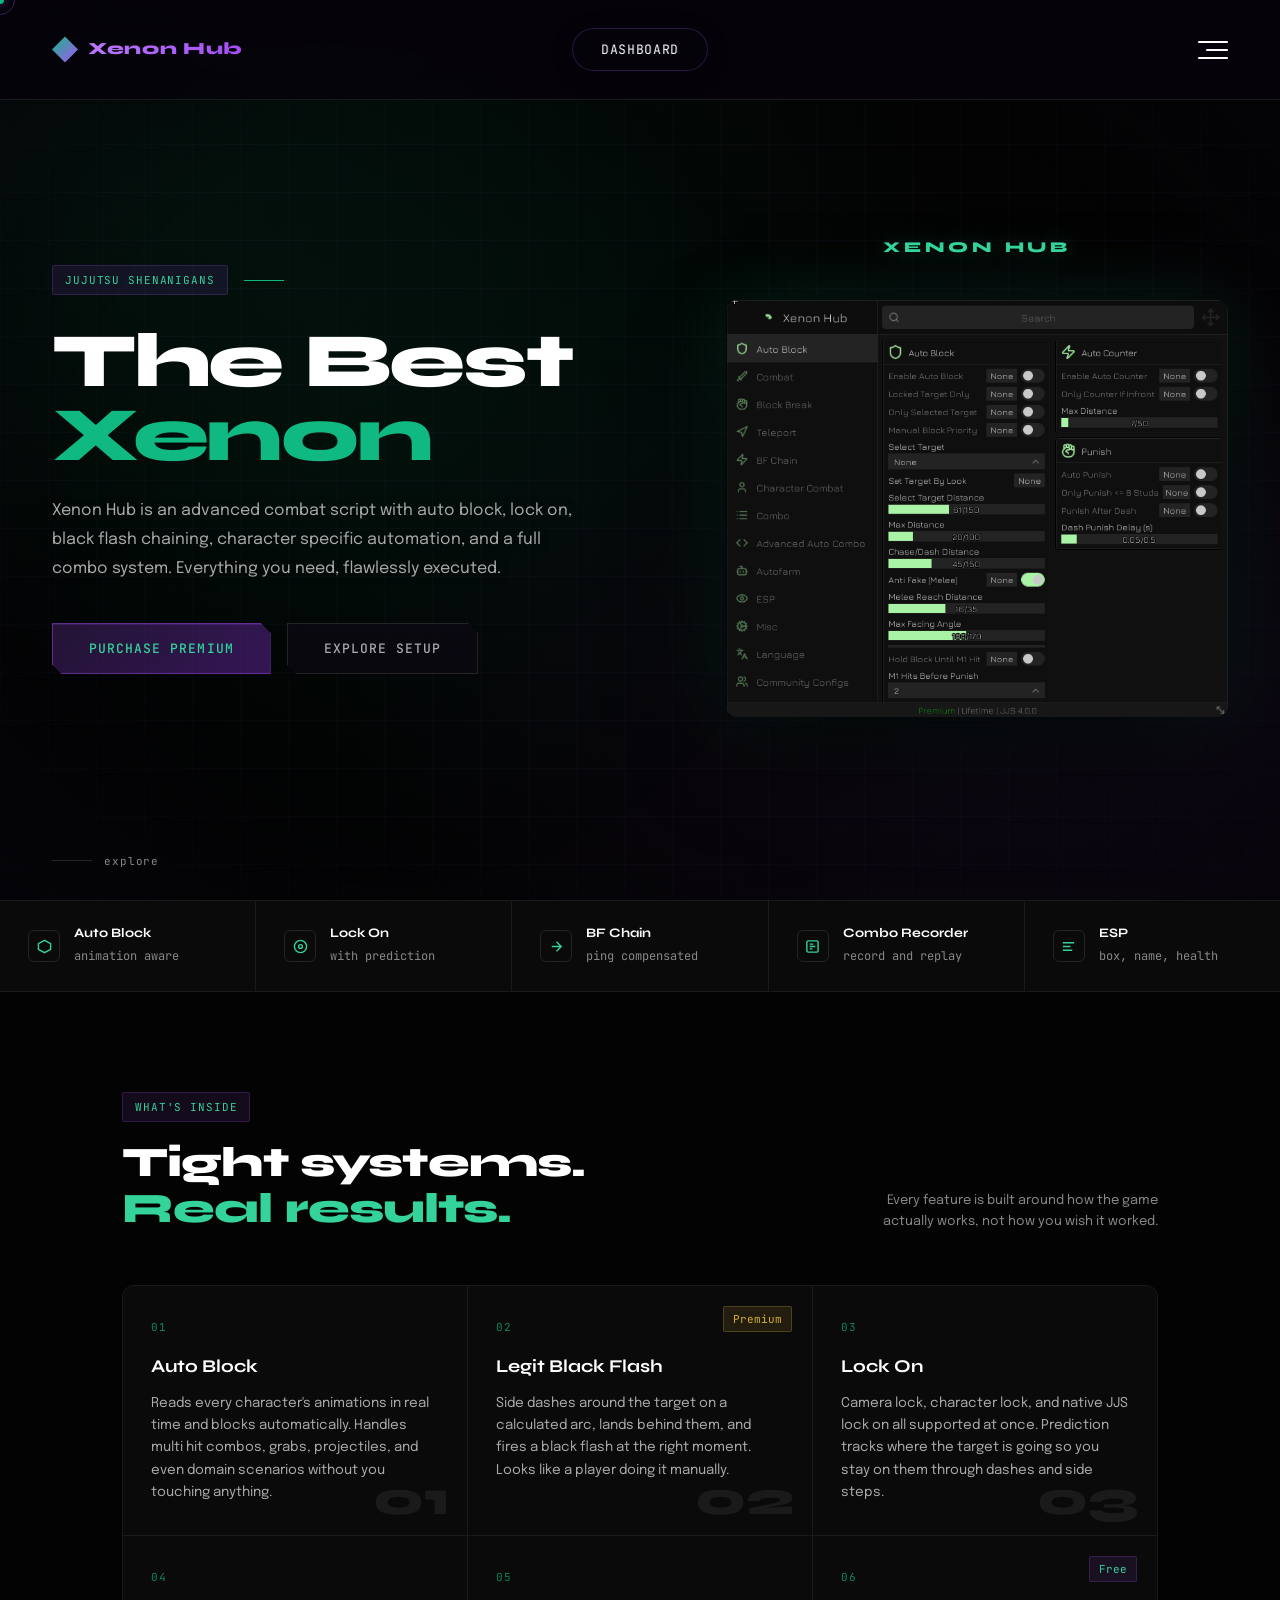
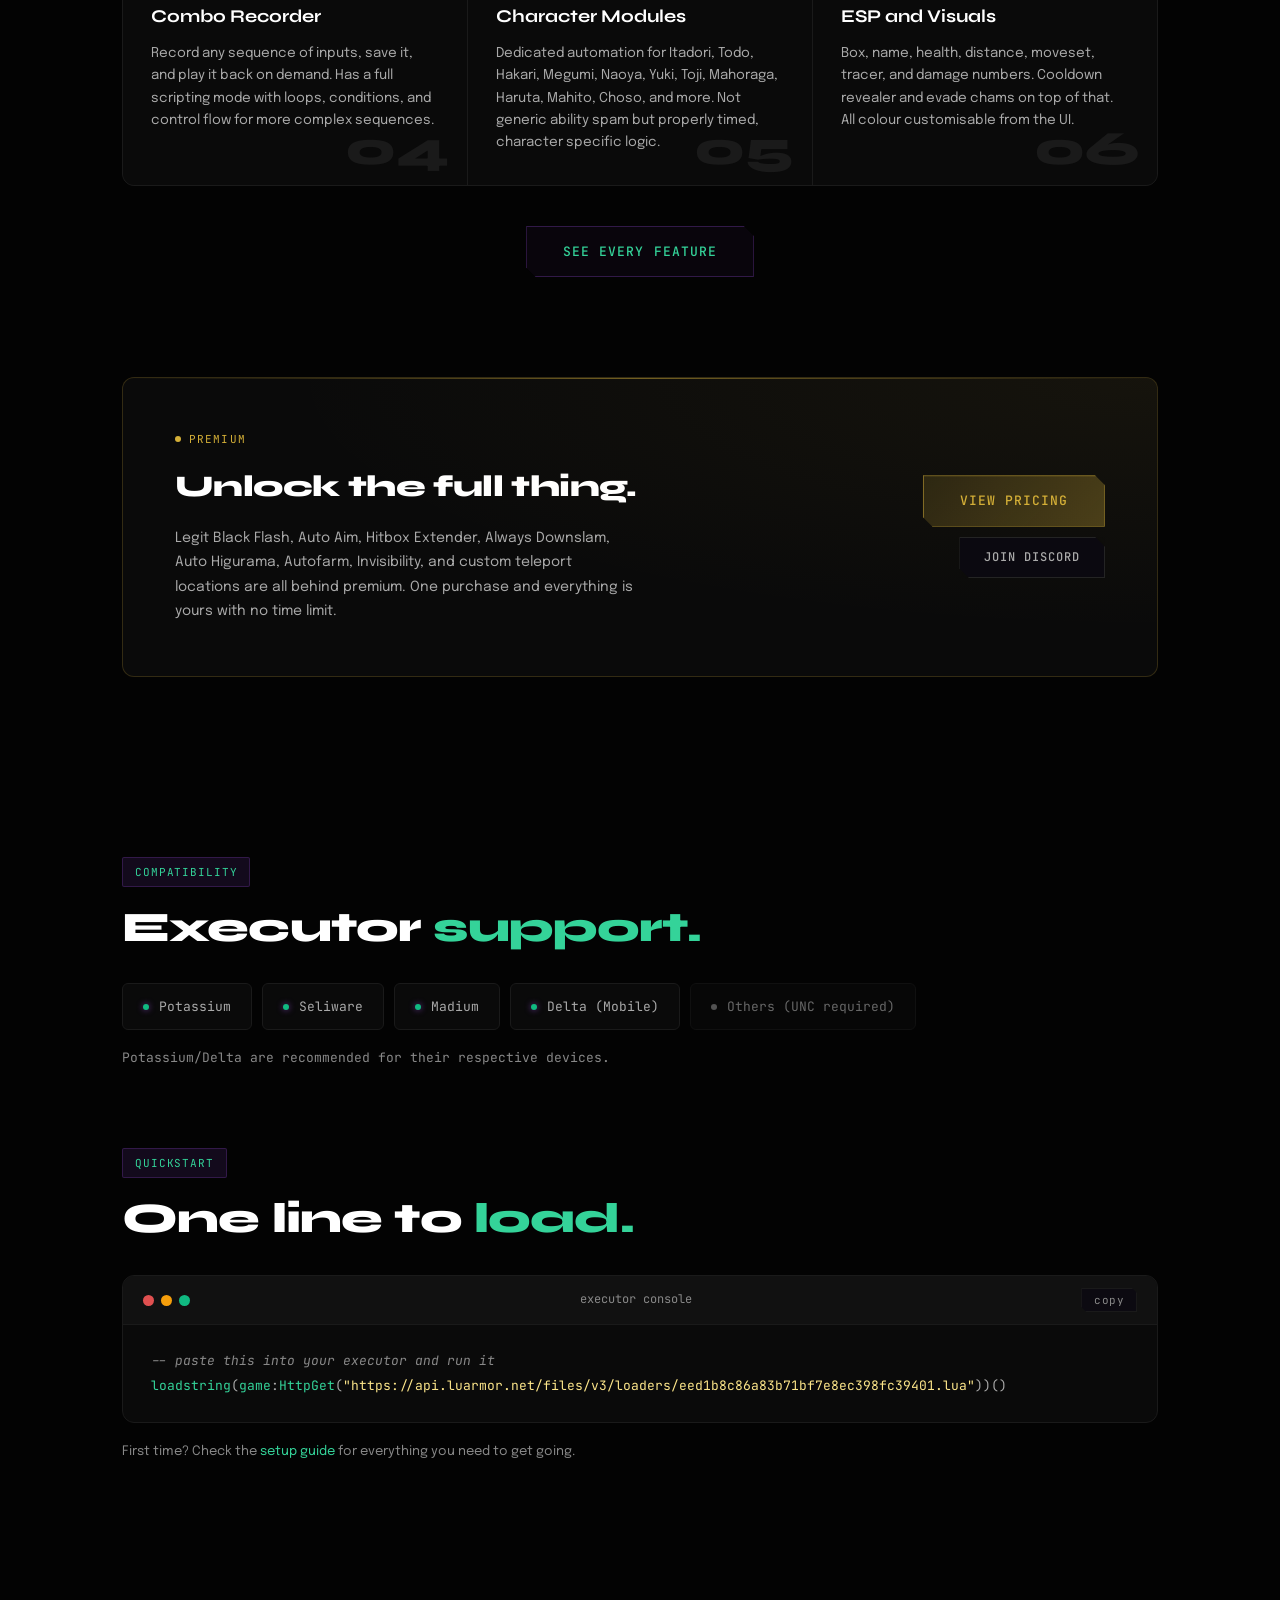
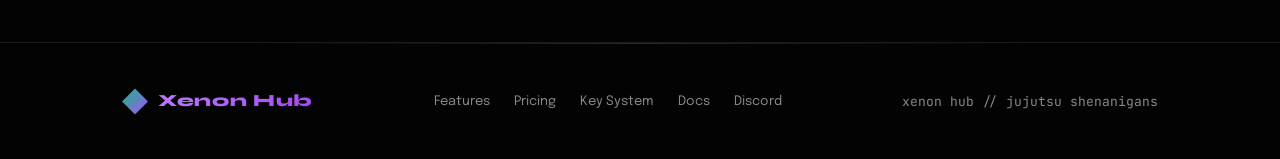
==== commit 9b6c7379: "Add files via upload" ====
--- a/index.html
+++ b/index.html
@@ -1,978 +1,1261 @@
-<!doctype html>
-<html lang="en">
-  <head>
-    <meta charset="UTF-8" />
-    <meta name="viewport" content="width=device-width, initial-scale=1.0" />
-    <title>Xenon Hub — JJS Combat Script</title>
-    <link rel="icon" type="image/png" href="logo2.png" />
-    <link rel="stylesheet" href="style.css" />
-    <style>
-      .hero {
-        min-height: 100vh;
-        display: flex;
-        flex-direction: column;
-        justify-content: center;
-        padding: 130px 0 80px;
-        position: relative;
-        overflow: hidden;
-      }
-      .hero-glow {
-        position: absolute;
-        top: -10%;
-        left: 50%;
-        transform: translateX(-50%);
-        width: 700px;
-        height: 500px;
-        background: radial-gradient(
-          ellipse,
-          rgba(168, 85, 247, 0.1) 0%,
-          transparent 70%
-        );
-        pointer-events: none;
-      }
-      .hero-eyebrow {
-        display: flex;
-        align-items: center;
-        gap: 16px;
-        margin-bottom: 30px;
-      }
-      .hero-eyebrow-line {
-        width: 40px;
-        height: 1px;
-        background: var(--accent);
-      }
-
-      .hero h1 {
-        font-family: "Syne", sans-serif;
-        font-weight: 800;
-        font-size: clamp(50px, 7vw, 92px);
-        line-height: 0.96;
-        letter-spacing: -0.03em;
-        color: var(--text);
-        margin-bottom: 28px;
-      }
-      .hero h1 .accent {
-        color: var(--accent-light);
-        display: block;
-      }
-
-      .hero-desc {
-        font-size: 16px;
-        color: var(--text-dim);
-        max-width: 500px;
-        line-height: 1.75;
-        margin-bottom: 44px;
-      }
-      .hero-actions {
-        display: flex;
-        align-items: center;
-        gap: 14px;
-        flex-wrap: wrap;
-      }
-
-      .hero-stats {
-        display: flex;
-        margin-top: 80px;
-        border: 1px solid var(--border);
-        border-radius: var(--radius-lg);
-        overflow: hidden;
-        max-width: 580px;
-        background: var(--surface);
-      }
-      .hero-stat {
-        flex: 1;
-        padding: 22px 28px;
-        border-right: 1px solid var(--border);
-      }
-      .hero-stat:last-child {
-        border-right: none;
-      }
-      .hero-stat-num {
-        font-family: "Syne", sans-serif;
-        font-size: 30px;
-        font-weight: 800;
-        color: var(--text);
-        letter-spacing: -0.02em;
-      }
-      .hero-stat-num span {
-        color: var(--accent-light);
-      }
-      .hero-stat-label {
-        font-size: 12px;
-        color: var(--text-muted);
-        margin-top: 3px;
-        font-family: "JetBrains Mono", monospace;
-        letter-spacing: 0.04em;
-      }
-
-      .scroll-indicator {
-        position: absolute;
-        bottom: 36px;
-        left: 52px;
-        display: flex;
-        align-items: center;
-        gap: 12px;
-        font-family: "JetBrains Mono", monospace;
-        font-size: 11px;
-        color: var(--text-muted);
-        letter-spacing: 0.08em;
-      }
-      .scroll-line {
-        width: 40px;
-        height: 1px;
-        background: var(--border2);
-        position: relative;
-        overflow: hidden;
-      }
-      .scroll-line::after {
-        content: "";
-        position: absolute;
-        top: 0;
-        left: -100%;
-        width: 100%;
-        height: 100%;
-        background: var(--accent);
-        animation: slideRight 2.2s ease infinite;
-      }
-
-      .strip {
-        border-top: 1px solid var(--border);
-        border-bottom: 1px solid var(--border);
-        background: var(--surface);
-      }
-      .strip-inner {
-        display: flex;
-      }
-      .strip-item {
-        flex: 1;
-        padding: 22px 28px;
-        border-right: 1px solid var(--border);
-        display: flex;
-        align-items: center;
-        gap: 14px;
-        transition: background 0.2s;
-      }
-      .strip-item:last-child {
-        border-right: none;
-      }
-      .strip-item:hover {
-        background: var(--surface2);
-      }
-      .strip-icon {
-        width: 32px;
-        height: 32px;
-        display: flex;
-        align-items: center;
-        justify-content: center;
-        border: 1px solid var(--border2);
-        border-radius: var(--radius);
-        flex-shrink: 0;
-        color: var(--accent-light);
-      }
-      .strip-icon svg {
-        width: 15px;
-        height: 15px;
-      }
-      .strip-text strong {
-        display: block;
-        font-family: "Syne", sans-serif;
-        font-size: 13px;
-        font-weight: 700;
-        color: var(--text);
-      }
-      .strip-text span {
-        font-size: 12px;
-        color: var(--text-muted);
-        font-family: "JetBrains Mono", monospace;
-      }
-
-      .features-section {
-        padding: 100px 0;
-      }
-      .section-header {
-        display: flex;
-        align-items: flex-end;
-        justify-content: space-between;
-        margin-bottom: 52px;
-        flex-wrap: wrap;
-        gap: 20px;
-      }
-      .section-sub {
-        color: var(--text-muted);
-        font-size: 13px;
-        max-width: 300px;
-        text-align: right;
-        line-height: 1.6;
-      }
-
-      .features-grid {
-        display: grid;
-        grid-template-columns: repeat(3, 1fr);
-        gap: 1px;
-        background: var(--border);
-        border: 1px solid var(--border);
-        border-radius: var(--radius-lg);
-        overflow: hidden;
-      }
-      .feat-card {
-        background: var(--surface);
-        padding: 32px 28px;
-        transition: background 0.25s;
-        position: relative;
-        overflow: hidden;
-      }
-      .feat-card:hover {
-        background: var(--surface2);
-      }
-      .feat-card::before {
-        content: "";
-        position: absolute;
-        inset: 0;
-        background: linear-gradient(
-          135deg,
-          rgba(168, 85, 247, 0.04),
-          transparent
-        );
-        opacity: 0;
-        transition: opacity 0.3s;
-      }
-      .feat-card:hover::before {
-        opacity: 1;
-      }
-      .feat-card-num {
-        font-family: "JetBrains Mono", monospace;
-        font-size: 11px;
-        letter-spacing: 0.1em;
-        color: var(--accent);
-        margin-bottom: 16px;
-        opacity: 0.7;
-      }
-      .feat-card h3 {
-        font-family: "Syne", sans-serif;
-        font-size: 18px;
-        font-weight: 700;
-        color: var(--text);
-        margin-bottom: 10px;
-      }
-      .feat-card p {
-        font-size: 13.5px;
-        color: var(--text-dim);
-        line-height: 1.65;
-      }
-      .feat-card-bg-num {
-        position: absolute;
-        bottom: 12px;
-        right: 18px;
-        font-family: "Syne", sans-serif;
-        font-size: 48px;
-        font-weight: 800;
-        color: var(--border);
-        line-height: 1;
-        pointer-events: none;
-        transition: color 0.3s;
-      }
-      .feat-card:hover .feat-card-bg-num {
-        color: var(--border2);
-      }
-      .feat-card-badge {
-        position: absolute;
-        top: 20px;
-        right: 20px;
-      }
-
-      .premium-callout {
-        background: var(--surface);
-        border: 1px solid rgba(212, 175, 55, 0.2);
-        border-radius: var(--radius-lg);
-        padding: 52px;
-        display: grid;
-        grid-template-columns: 1fr auto;
-        align-items: center;
-        gap: 40px;
-        position: relative;
-        overflow: hidden;
-      }
-      .premium-callout::before {
-        content: "";
-        position: absolute;
-        inset: 0;
-        background: radial-gradient(
-          ellipse at top right,
-          rgba(212, 175, 55, 0.06) 0%,
-          transparent 60%
-        );
-        pointer-events: none;
-      }
-      .premium-callout::after {
-        content: "";
-        position: absolute;
-        top: 0;
-        left: 0;
-        right: 0;
-        height: 1px;
-        background: linear-gradient(
-          90deg,
-          transparent,
-          rgba(212, 175, 55, 0.5),
-          transparent
-        );
-      }
-      .prem-label {
-        display: flex;
-        align-items: center;
-        gap: 8px;
-        font-family: "JetBrains Mono", monospace;
-        font-size: 11px;
-        letter-spacing: 0.1em;
-        text-transform: uppercase;
-        color: var(--premium);
-        margin-bottom: 14px;
-      }
-      .prem-dot {
-        width: 6px;
-        height: 6px;
-        background: var(--premium);
-        border-radius: 50%;
-        animation: pulse 2s infinite;
-      }
-      .premium-callout h2 {
-        font-family: "Syne", sans-serif;
-        font-size: 30px;
-        font-weight: 800;
-        color: var(--text);
-        margin-bottom: 14px;
-        letter-spacing: -0.02em;
-      }
-      .premium-callout p {
-        font-size: 14px;
-        color: var(--text-dim);
-        max-width: 460px;
-        line-height: 1.75;
-      }
-      .prem-actions {
-        display: flex;
-        flex-direction: column;
-        gap: 10px;
-        align-items: flex-end;
-        flex-shrink: 0;
-      }
-      .btn-premium {
-        background: linear-gradient(
-          135deg,
-          rgba(212, 175, 55, 0.15),
-          rgba(212, 175, 55, 0.3)
-        );
-        color: var(--premium);
-        border: 1px solid rgba(212, 175, 55, 0.4);
-        font-family: "JetBrains Mono", monospace;
-        box-shadow:
-          0 0 20px rgba(212, 175, 55, 0.1),
-          inset 0 1px 0 rgba(212, 175, 55, 0.1);
-      }
-      .btn-premium:hover {
-        box-shadow:
-          0 0 30px rgba(212, 175, 55, 0.25),
-          0 0 60px rgba(212, 175, 55, 0.08);
-        text-shadow: 0 0 12px rgba(212, 175, 55, 0.5);
-        border-color: rgba(212, 175, 55, 0.7);
-        transform: translateY(-1px);
-      }
-
-      .compat-section {
-        padding: 80px 0;
-      }
-      .compat-grid {
-        display: flex;
-        gap: 10px;
-        flex-wrap: wrap;
-      }
-      .compat-item {
-        display: flex;
-        align-items: center;
-        gap: 10px;
-        padding: 12px 20px;
-        background: var(--surface);
-        border: 1px solid var(--border);
-        border-radius: var(--radius);
-        font-family: "JetBrains Mono", monospace;
-        font-size: 13px;
-        color: var(--text-dim);
-        transition:
-          border-color 0.2s,
-          color 0.2s;
-      }
-      .compat-item:hover {
-        border-color: rgba(168, 85, 247, 0.35);
-        color: var(--text);
-      }
-      .compat-dot {
-        width: 6px;
-        height: 6px;
-        background: var(--accent);
-        border-radius: 50%;
-        box-shadow: 0 0 6px rgba(168, 85, 247, 0.6);
-      }
-
-      .quickstart {
-        padding: 0 0 100px;
-      }
-      .code-block {
-        background: var(--surface);
-        border: 1px solid var(--border);
-        border-radius: var(--radius-lg);
-        overflow: hidden;
-      }
-      .code-header {
-        padding: 12px 20px;
-        border-bottom: 1px solid var(--border);
-        display: flex;
-        align-items: center;
-        justify-content: space-between;
-        background: var(--surface2);
-      }
-      .code-dots {
-        display: flex;
-        gap: 7px;
-      }
-      .code-dot {
-        width: 11px;
-        height: 11px;
-        border-radius: 50%;
-      }
-      .code-dot:nth-child(1) {
-        background: #e05050;
-      }
-      .code-dot:nth-child(2) {
-        background: #f59e0b;
-      }
-      .code-dot:nth-child(3) {
-        background: var(--accent);
-      }
-      .code-filename {
-        font-family: "JetBrains Mono", monospace;
-        font-size: 12px;
-        color: var(--text-muted);
-      }
-      .copy-btn {
-        font-family: "JetBrains Mono", monospace;
-        font-size: 11px;
-        color: var(--text-muted);
-        background: rgba(12, 9, 18, 0.8);
-        border: 1px solid var(--border);
-        padding: 4px 12px;
-        border-radius: 0;
-        cursor: none;
-        transition: all 0.25s;
-        clip-path: polygon(
-          0 0,
-          calc(100% - 5px) 0,
-          100% 5px,
-          100% 100%,
-          5px 100%,
-          0 calc(100% - 5px)
-        );
-        letter-spacing: 0.04em;
-      }
-      .copy-btn:hover {
-        border-color: var(--accent);
-        color: var(--accent-light);
-        text-shadow: 0 0 8px rgba(168, 85, 247, 0.4);
-        box-shadow: 0 0 10px rgba(168, 85, 247, 0.1);
-      }
-      .code-body {
-        padding: 24px 28px;
-        font-family: "JetBrains Mono", monospace;
-        font-size: 13px;
-        line-height: 1.9;
-        color: var(--text-dim);
-        overflow-x: auto;
-      }
-      .code-body .cm {
-        color: var(--text-muted);
-        font-style: italic;
-      }
-      .code-body .fn {
-        color: var(--accent-light);
-      }
-      .code-body .st {
-        color: #fde68a;
-      }
-
-      @media (max-width: 960px) {
-        .features-grid {
-          grid-template-columns: repeat(2, 1fr);
-        }
-        .premium-callout {
-          grid-template-columns: 1fr;
-        }
-        .prem-actions {
-          align-items: flex-start;
-        }
-        .strip-inner {
-          flex-wrap: wrap;
-        }
-        .strip-item {
-          border-bottom: 1px solid var(--border);
-          border-right: none;
-          min-width: 50%;
-        }
-      }
-      @media (max-width: 600px) {
-        .features-grid {
-          grid-template-columns: 1fr;
-        }
-        .hero-stats {
-          display: none;
-        }
-        .scroll-indicator {
-          display: none;
-        }
-      }
-    </style>
-  </head>
-  <body>
-    <div class="cursor" id="cursor"></div>
-    <div class="cursor-ring" id="cursorRing"></div>
-
-    <nav>
-      <a href="index.html" class="nav-logo">
-        <div class="logo-mark"></div>
-        Xenon Hub
-      </a>
-      <ul class="nav-links">
-        <li><a href="index.html" class="active">Home</a></li>
-        <li><a href="features.html">Features</a></li>
-        <li><a href="pricing.html">Pricing</a></li>
-        <li><a href="keysystem.html">Key System</a></li>
-        <li><a href="docs.html">Docs</a></li>
-        <li><a href="discord.html">Discord</a></li>
-      </ul>
-      <div class="nav-cta">
-        <a href="docs.html" class="btn btn-ghost">Get Started</a>
-        <a href="pricing.html" class="btn btn-primary">Purchase</a>
-      </div>
-      <button class="nav-hamburger" aria-label="Menu">
-        <span></span><span></span><span></span>
-      </button>
-    </nav>
-
-    <section class="hero">
-      <div class="hero-glow"></div>
-      <div class="container">
-        <div class="hero-content">
-          <div class="hero-eyebrow animate-fade-up">
-            <div class="tag">Jujutsu Shenanigans</div>
-            <div class="hero-eyebrow-line"></div>
-          </div>
-          <h1 class="animate-fade-up delay-1">
-            The Best
-            <span class="accent">Xenon</span>
-          </h1>
-          <p class="hero-desc animate-fade-up delay-2">
-            Xenon Hub is a Jujutsu Shenanigans combat script with auto block,
-            lock on, black flash chaining, character specific automation, and a
-            full combo system. Everything you need, in one place.
-          </p>
-          <div class="hero-actions animate-fade-up delay-3">
-            <a href="pricing.html" class="btn btn-primary btn-large"
-              >Get Access</a
-            >
-            <a href="features.html" class="btn btn-ghost btn-large"
-              >View Features</a
-            >
-          </div>
-          <div class="hero-stats animate-fade-up delay-4">
-            <div class="hero-stat">
-              <div class="hero-stat-num">70<span>+</span></div>
-              <div class="hero-stat-label">features</div>
-            </div>
-            <div class="hero-stat">
-              <div class="hero-stat-num">10<span>+</span></div>
-              <div class="hero-stat-label">characters</div>
-            </div>
-            <div class="hero-stat">
-              <div class="hero-stat-num">JJS</div>
-              <div class="hero-stat-label">4.0.0</div>
-            </div>
-          </div>
-        </div>
-      </div>
-      <div class="scroll-indicator">
-        <div class="scroll-line"></div>
-        <span>scroll</span>
-      </div>
-    </section>
-
-    <div class="strip">
-      <div class="strip-inner">
-        <div class="strip-item">
-          <div class="strip-icon">
-            <svg
-              viewBox="0 0 16 16"
-              fill="none"
-              stroke="currentColor"
-              stroke-width="1.5"
-            >
-              <path d="M8 1.5L1.5 5v6L8 14.5l6.5-3.5V5z" />
-            </svg>
-          </div>
-          <div class="strip-text">
-            <strong>Auto Block</strong>
-            <span>animation aware</span>
-          </div>
-        </div>
-        <div class="strip-item">
-          <div class="strip-icon">
-            <svg
-              viewBox="0 0 16 16"
-              fill="none"
-              stroke="currentColor"
-              stroke-width="1.5"
-            >
-              <circle cx="8" cy="8" r="6.5" />
-              <circle cx="8" cy="8" r="2" />
-            </svg>
-          </div>
-          <div class="strip-text">
-            <strong>Lock On</strong>
-            <span>with prediction</span>
-          </div>
-        </div>
-        <div class="strip-item">
-          <div class="strip-icon">
-            <svg
-              viewBox="0 0 16 16"
-              fill="none"
-              stroke="currentColor"
-              stroke-width="1.5"
-            >
-              <path d="M3 8h10M8 3l5 5-5 5" />
-            </svg>
-          </div>
-          <div class="strip-text">
-            <strong>BF Chain</strong>
-            <span>ping compensated</span>
-          </div>
-        </div>
-        <div class="strip-item">
-          <div class="strip-icon">
-            <svg
-              viewBox="0 0 16 16"
-              fill="none"
-              stroke="currentColor"
-              stroke-width="1.5"
-            >
-              <rect x="2" y="2" width="12" height="12" rx="1.5" />
-              <path d="M5 8h6M5 5.5h4M5 10.5h3" />
-            </svg>
-          </div>
-          <div class="strip-text">
-            <strong>Combo Recorder</strong>
-            <span>record and replay</span>
-          </div>
-        </div>
-        <div class="strip-item">
-          <div class="strip-icon">
-            <svg
-              viewBox="0 0 16 16"
-              fill="none"
-              stroke="currentColor"
-              stroke-width="1.5"
-            >
-              <path d="M2 4h12M2 8h8M2 12h10" />
-            </svg>
-          </div>
-          <div class="strip-text">
-            <strong>ESP</strong>
-            <span>box, name, health</span>
-          </div>
-        </div>
-      </div>
-    </div>
-
-    <section class="features-section">
-      <div class="container">
-        <div class="section-header animate-fade-up">
-          <div>
-            <div class="tag" style="margin-bottom: 18px">What's inside</div>
-            <h2 class="section-title">
-              Tight systems.<br /><span>Real results.</span>
-            </h2>
-          </div>
-          <p class="section-sub">
-            Every feature is built around how the game actually works, not how
-            you wish it worked.
-          </p>
-        </div>
-
-        <div class="features-grid animate-fade-up delay-2">
-          <div class="feat-card">
-            <div class="feat-card-num">01</div>
-            <h3>Auto Block</h3>
-            <p>
-              Reads every character's animations in real time and blocks
-              automatically. Handles multi hit combos, grabs, projectiles, and
-              even domain scenarios without you touching anything.
-            </p>
-            <div class="feat-card-bg-num">01</div>
-          </div>
-          <div class="feat-card">
-            <div class="feat-card-num">02</div>
-            <div class="feat-card-badge">
-              <span class="badge badge-premium">Premium</span>
-            </div>
-            <h3>Legit Black Flash</h3>
-            <p>
-              Side dashes around the target on a calculated arc, lands behind
-              them, and fires a black flash at the right moment. Looks like a
-              player doing it manually.
-            </p>
-            <div class="feat-card-bg-num">02</div>
-          </div>
-          <div class="feat-card">
-            <div class="feat-card-num">03</div>
-            <h3>Lock On</h3>
-            <p>
-              Camera lock, character lock, and native JJS lock on all supported
-              at once. Prediction tracks where the target is going so you stay
-              on them through dashes and side steps.
-            </p>
-            <div class="feat-card-bg-num">03</div>
-          </div>
-          <div class="feat-card">
-            <div class="feat-card-num">04</div>
-            <h3>Combo Recorder</h3>
-            <p>
-              Record any sequence of inputs, save it, and play it back on
-              demand. Has a full scripting mode with loops, conditions, and
-              control flow for more complex sequences.
-            </p>
-            <div class="feat-card-bg-num">04</div>
-          </div>
-          <div class="feat-card">
-            <div class="feat-card-num">05</div>
-            <h3>Character Modules</h3>
-            <p>
-              Dedicated automation for Itadori, Todo, Hakari, Megumi, Naoya,
-              Yuki, Toji, Mahoraga, Haruta, Mahito, Choso, and more. Not generic
-              ability spam but properly timed, character specific logic.
-            </p>
-            <div class="feat-card-bg-num">05</div>
-          </div>
-          <div class="feat-card">
-            <div class="feat-card-num">06</div>
-            <div class="feat-card-badge">
-              <span class="badge badge-free">Free</span>
-            </div>
-            <h3>ESP and Visuals</h3>
-            <p>
-              Box, name, health, distance, moveset, tracer, and damage numbers.
-              Cooldown revealer and evade chams on top of that. All colour
-              customisable from the UI.
-            </p>
-            <div class="feat-card-bg-num">06</div>
-          </div>
-        </div>
-
-        <div style="text-align: center; margin-top: 40px">
-          <a href="features.html" class="btn btn-outline btn-large"
-            >See every feature</a
-          >
-        </div>
-      </div>
-    </section>
-
-    <section style="padding: 0 0 100px">
-      <div class="container">
-        <div class="premium-callout animate-fade-up">
-          <div>
-            <div class="prem-label">
-              <div class="prem-dot"></div>
-              Premium
-            </div>
-            <h2>Unlock the full thing.</h2>
-            <p>
-              Legit Black Flash, Auto Aim, Hitbox Extender, Always Downslam,
-              Auto Higurama, Autofarm, Invisibility, and custom teleport
-              locations are all behind premium. One purchase and everything is
-              yours with no time limit.
-            </p>
-          </div>
-          <div class="prem-actions">
-            <a href="pricing.html" class="btn btn-premium btn-large"
-              >View Pricing</a
-            >
-            <a href="discord.html" class="btn btn-ghost">Join Discord</a>
-          </div>
-        </div>
-      </div>
-    </section>
-
-    <section class="compat-section">
-      <div class="container">
-        <div style="margin-bottom: 32px" class="animate-fade-up">
-          <div class="tag" style="margin-bottom: 18px">Compatibility</div>
-          <h2 class="section-title">Executor <span>support.</span></h2>
-        </div>
-        <div class="compat-grid animate-fade-up delay-2">
-          <div class="compat-item">
-            <div class="compat-dot"></div>
-            Potassium
-          </div>
-          <div class="compat-item">
-            <div class="compat-dot"></div>
-            Astroid
-          </div>
-          <div class="compat-item">
-            <div class="compat-dot"></div>
-            Velocity
-          </div>
-          <div class="compat-item">
-            <div class="compat-dot"></div>
-            Delta (Mobile)
-          </div>
-          <div class="compat-item" style="opacity: 0.6">
-            <div
-              class="compat-dot"
-              style="background: var(--text-muted); box-shadow: none"
-            ></div>
-            Others (UNC required)
-          </div>
-        </div>
-        <p
-          style="
-            margin-top: 16px;
-            font-size: 13px;
-            color: var(--text-muted);
-            font-family: &quot;JetBrains Mono&quot;, monospace;
-          "
-        >
-          Potassium/Delta are recommended for their respective devices.
-        </p>
-      </div>
-    </section>
-
-    <section class="quickstart">
-      <div class="container">
-        <div style="margin-bottom: 32px" class="animate-fade-up">
-          <div class="tag" style="margin-bottom: 18px">Quickstart</div>
-          <h2 class="section-title">One line to <span>load.</span></h2>
-        </div>
-        <div class="code-block animate-fade-up delay-2">
-          <div class="code-header">
-            <div class="code-dots">
-              <div class="code-dot"></div>
-              <div class="code-dot"></div>
-              <div class="code-dot"></div>
-            </div>
-            <div class="code-filename">executor console</div>
-            <button class="copy-btn" id="copyBtn">copy</button>
-          </div>
-          <div class="code-body">
-            <span class="cm">-- paste this into your executor and run it</span
-            ><br />
-            <span class="fn">loadstring</span>(<span class="fn">game</span
-            >:<span class="fn">HttpGet</span>(<span class="st"
-              >"https://api.luarmor.net/files/v3/loaders/eed1b8c86a83b71bf7e8ec398fc39401.lua"</span
-            >))()
-          </div>
-        </div>
-        <p style="margin-top: 18px; font-size: 13px; color: var(--text-muted)">
-          First time? Check the
-          <a
-            href="docs.html"
-            style="color: var(--accent-light); text-decoration: none"
-            >setup guide</a
-          >
-          for everything you need to get going.
-        </p>
-      </div>
-    </section>
-
-    <footer>
-      <div class="container">
-        <div class="footer-inner">
-          <a href="index.html" class="nav-logo">
-            <div class="logo-mark"></div>
-            Xenon Hub
-          </a>
-          <ul class="footer-links">
-            <li><a href="features.html">Features</a></li>
-            <li><a href="pricing.html">Pricing</a></li>
-            <li><a href="keysystem.html">Key System</a></li>
-            <li><a href="docs.html">Docs</a></li>
-            <li><a href="discord.html">Discord</a></li>
-          </ul>
-          <div class="footer-copy">xenon hub // jujutsu shenanigans</div>
-        </div>
-      </div>
-    </footer>
-
-    <script>
-      // Mobile hamburger menu toggle
-      document
-        .querySelector(".nav-hamburger")
-        .addEventListener("click", function () {
-          this.closest("nav").classList.toggle("nav-open");
-        });
-      document.querySelectorAll(".nav-links a").forEach(function (link) {
-        link.addEventListener("click", function () {
-          document.querySelector("nav").classList.remove("nav-open");
-        });
-      });
-
-      const cursor = document.getElementById("cursor");
-      const ring = document.getElementById("cursorRing");
-      let mx = 0,
-        my = 0,
-        rx = 0,
-        ry = 0;
-      document.addEventListener("mousemove", (e) => {
-        mx = e.clientX;
-        my = e.clientY;
-      });
-      (function loop() {
-        cursor.style.left = mx + "px";
-        cursor.style.top = my + "px";
-        rx += (mx - rx) * 0.12;
-        ry += (my - ry) * 0.12;
-        ring.style.left = rx + "px";
-        ring.style.top = ry + "px";
-        requestAnimationFrame(loop);
-      })();
-
-      document.getElementById("copyBtn").addEventListener("click", function () {
-        navigator.clipboard
-          .writeText(
-            'loadstring(game:HttpGet("https://api.luarmor.net/files/v3/loaders/eed1b8c86a83b71bf7e8ec398fc39401.lua"))()',
-          )
-          .catch(() => {});
-        this.textContent = "copied!";
-        this.style.color = "var(--accent-light)";
-        setTimeout(() => {
-          this.textContent = "copy";
-          this.style.color = "";
-        }, 2000);
-      });
-
-      const obs = new IntersectionObserver(
-        (entries) => {
-          entries.forEach((e) => {
-            if (e.isIntersecting) {
-              e.target.style.opacity = "1";
-              e.target.style.transform = "translateY(0)";
-            }
-          });
-        },
-        { threshold: 0.08 },
-      );
-      document.querySelectorAll(".animate-fade-up").forEach((el) => {
-        el.style.opacity = "0";
-        el.style.transform = "translateY(20px)";
-        el.style.transition =
-          "opacity 0.7s cubic-bezier(0.16,1,0.3,1), transform 0.7s cubic-bezier(0.16,1,0.3,1)";
-        obs.observe(el);
-      });
-    </script>
-  </body>
-</html>
+<!doctype html>
+<html lang="en">
+  <head>
+    <meta charset="UTF-8" />
+    <meta name="viewport" content="width=device-width, initial-scale=1.0" />
+    <title>Xenon Hub — JJS Combat Script</title>
+    <link rel="icon" type="image/png" href="logo2.png" />
+    <link rel="stylesheet" href="style.css" />
+    <style>
+      .hero {
+        min-height: 100vh;
+        display: flex;
+        flex-direction: column;
+        justify-content: center;
+        padding: 130px 0 80px;
+        position: relative;
+        overflow: hidden;
+      }
+      .hero-glow {
+        position: absolute;
+        top: -10%;
+        left: 50%;
+        transform: translateX(-50%);
+        width: 700px;
+        height: 500px;
+        background: radial-gradient(
+          ellipse,
+          rgba(168, 85, 247, 0.1) 0%,
+          transparent 70%
+        );
+        pointer-events: none;
+      }
+      .hero-eyebrow {
+        display: flex;
+        align-items: center;
+        gap: 16px;
+        margin-bottom: 30px;
+      }
+      .hero-eyebrow-line {
+        width: 40px;
+        height: 1px;
+        background: var(--accent);
+      }
+
+      .hero h1 {
+        font-family: "Syne", sans-serif;
+        font-weight: 800;
+        font-size: clamp(50px, 7vw, 92px);
+        line-height: 0.96;
+        letter-spacing: -0.03em;
+        color: var(--text);
+        margin-bottom: 28px;
+      }
+      .hero h1 .accent {
+        color: var(--accent-light);
+        display: block;
+      }
+
+      .hero-desc {
+        font-size: 16px;
+        color: var(--text-dim);
+        max-width: 500px;
+        line-height: 1.75;
+        margin-bottom: 44px;
+      }
+      .hero-actions {
+        display: flex;
+        align-items: center;
+        gap: 14px;
+        flex-wrap: wrap;
+      }
+
+      .hero-stats {
+        display: flex;
+        margin-top: 80px;
+        border: 1px solid var(--border);
+        border-radius: var(--radius-lg);
+        overflow: hidden;
+        max-width: 580px;
+        background: var(--surface);
+      }
+      .hero-stat {
+        flex: 1;
+        padding: 22px 28px;
+        border-right: 1px solid var(--border);
+      }
+      .hero-stat:last-child {
+        border-right: none;
+      }
+      .hero-stat-num {
+        font-family: "Syne", sans-serif;
+        font-size: 30px;
+        font-weight: 800;
+        color: var(--text);
+        letter-spacing: -0.02em;
+      }
+      .hero-stat-num span {
+        color: var(--accent-light);
+      }
+      .hero-stat-label {
+        font-size: 12px;
+        color: var(--text-muted);
+        margin-top: 3px;
+        font-family: "JetBrains Mono", monospace;
+        letter-spacing: 0.04em;
+      }
+
+      .scroll-indicator {
+        position: absolute;
+        bottom: 36px;
+        left: 52px;
+        display: flex;
+        align-items: center;
+        gap: 12px;
+        font-family: "JetBrains Mono", monospace;
+        font-size: 11px;
+        color: var(--text-muted);
+        letter-spacing: 0.08em;
+      }
+      .scroll-line {
+        width: 40px;
+        height: 1px;
+        background: var(--border2);
+        position: relative;
+        overflow: hidden;
+      }
+      .scroll-line::after {
+        content: "";
+        position: absolute;
+        top: 0;
+        left: -100%;
+        width: 100%;
+        height: 100%;
+        background: var(--accent);
+        animation: slideRight 2.2s ease infinite;
+      }
+
+      .strip {
+        border-top: 1px solid var(--border);
+        border-bottom: 1px solid var(--border);
+        background: var(--surface);
+      }
+      .strip-inner {
+        display: flex;
+      }
+      .strip-item {
+        flex: 1;
+        padding: 22px 28px;
+        border-right: 1px solid var(--border);
+        display: flex;
+        align-items: center;
+        gap: 14px;
+        transition: background 0.2s;
+      }
+      .strip-item:last-child {
+        border-right: none;
+      }
+      .strip-item:hover {
+        background: var(--surface2);
+      }
+      .strip-icon {
+        width: 32px;
+        height: 32px;
+        display: flex;
+        align-items: center;
+        justify-content: center;
+        border: 1px solid var(--border2);
+        border-radius: var(--radius);
+        flex-shrink: 0;
+        color: var(--accent-light);
+      }
+      .strip-icon svg {
+        width: 15px;
+        height: 15px;
+      }
+      .strip-text strong {
+        display: block;
+        font-family: "Syne", sans-serif;
+        font-size: 13px;
+        font-weight: 700;
+        color: var(--text);
+      }
+      .strip-text span {
+        font-size: 12px;
+        color: var(--text-muted);
+        font-family: "JetBrains Mono", monospace;
+      }
+
+      .features-section {
+        padding: 100px 0;
+      }
+      .section-header {
+        display: flex;
+        align-items: flex-end;
+        justify-content: space-between;
+        margin-bottom: 52px;
+        flex-wrap: wrap;
+        gap: 20px;
+      }
+      .section-sub {
+        color: var(--text-muted);
+        font-size: 13px;
+        max-width: 300px;
+        text-align: right;
+        line-height: 1.6;
+      }
+
+      .features-grid {
+        display: grid;
+        grid-template-columns: repeat(3, 1fr);
+        gap: 1px;
+        background: var(--border);
+        border: 1px solid var(--border);
+        border-radius: var(--radius-lg);
+        overflow: hidden;
+      }
+      .feat-card {
+        background: var(--surface);
+        padding: 32px 28px;
+        transition: background 0.25s;
+        position: relative;
+        overflow: hidden;
+      }
+      .feat-card:hover {
+        background: var(--surface2);
+      }
+      .feat-card::before {
+        content: "";
+        position: absolute;
+        inset: 0;
+        background: linear-gradient(
+          135deg,
+          rgba(168, 85, 247, 0.04),
+          transparent
+        );
+        opacity: 0;
+        transition: opacity 0.3s;
+      }
+      .feat-card:hover::before {
+        opacity: 1;
+      }
+      .feat-card-num {
+        font-family: "JetBrains Mono", monospace;
+        font-size: 11px;
+        letter-spacing: 0.1em;
+        color: var(--accent);
+        margin-bottom: 16px;
+        opacity: 0.7;
+      }
+      .feat-card h3 {
+        font-family: "Syne", sans-serif;
+        font-size: 18px;
+        font-weight: 700;
+        color: var(--text);
+        margin-bottom: 10px;
+      }
+      .feat-card p {
+        font-size: 13.5px;
+        color: var(--text-dim);
+        line-height: 1.65;
+      }
+      .feat-card-bg-num {
+        position: absolute;
+        bottom: 12px;
+        right: 18px;
+        font-family: "Syne", sans-serif;
+        font-size: 48px;
+        font-weight: 800;
+        color: var(--border);
+        line-height: 1;
+        pointer-events: none;
+        transition: color 0.3s;
+      }
+      .feat-card:hover .feat-card-bg-num {
+        color: var(--border2);
+      }
+      .feat-card-badge {
+        position: absolute;
+        top: 20px;
+        right: 20px;
+      }
+
+      .premium-callout {
+        background: var(--surface);
+        border: 1px solid rgba(212, 175, 55, 0.2);
+        border-radius: var(--radius-lg);
+        padding: 52px;
+        display: grid;
+        grid-template-columns: 1fr auto;
+        align-items: center;
+        gap: 40px;
+        position: relative;
+        overflow: hidden;
+      }
+      .premium-callout::before {
+        content: "";
+        position: absolute;
+        inset: 0;
+        background: radial-gradient(
+          ellipse at top right,
+          rgba(212, 175, 55, 0.06) 0%,
+          transparent 60%
+        );
+        pointer-events: none;
+      }
+      .premium-callout::after {
+        content: "";
+        position: absolute;
+        top: 0;
+        left: 0;
+        right: 0;
+        height: 1px;
+        background: linear-gradient(
+          90deg,
+          transparent,
+          rgba(212, 175, 55, 0.5),
+          transparent
+        );
+      }
+      .prem-label {
+        display: flex;
+        align-items: center;
+        gap: 8px;
+        font-family: "JetBrains Mono", monospace;
+        font-size: 11px;
+        letter-spacing: 0.1em;
+        text-transform: uppercase;
+        color: var(--premium);
+        margin-bottom: 14px;
+      }
+      .prem-dot {
+        width: 6px;
+        height: 6px;
+        background: var(--premium);
+        border-radius: 50%;
+        animation: pulse 2s infinite;
+      }
+      .premium-callout h2 {
+        font-family: "Syne", sans-serif;
+        font-size: 30px;
+        font-weight: 800;
+        color: var(--text);
+        margin-bottom: 14px;
+        letter-spacing: -0.02em;
+      }
+      .premium-callout p {
+        font-size: 14px;
+        color: var(--text-dim);
+        max-width: 460px;
+        line-height: 1.75;
+      }
+      .prem-actions {
+        display: flex;
+        flex-direction: column;
+        gap: 10px;
+        align-items: flex-end;
+        flex-shrink: 0;
+      }
+      .btn-premium {
+        background: linear-gradient(
+          135deg,
+          rgba(212, 175, 55, 0.15),
+          rgba(212, 175, 55, 0.3)
+        );
+        color: var(--premium);
+        border: 1px solid rgba(212, 175, 55, 0.4);
+        font-family: "JetBrains Mono", monospace;
+        box-shadow:
+          0 0 20px rgba(212, 175, 55, 0.1),
+          inset 0 1px 0 rgba(212, 175, 55, 0.1);
+      }
+      .btn-premium:hover {
+        box-shadow:
+          0 0 30px rgba(212, 175, 55, 0.25),
+          0 0 60px rgba(212, 175, 55, 0.08);
+        text-shadow: 0 0 12px rgba(212, 175, 55, 0.5);
+        border-color: rgba(212, 175, 55, 0.7);
+        transform: translateY(-1px);
+      }
+
+      .compat-section {
+        padding: 80px 0;
+      }
+      .compat-grid {
+        display: flex;
+        gap: 10px;
+        flex-wrap: wrap;
+      }
+      .compat-item {
+        display: flex;
+        align-items: center;
+        gap: 10px;
+        padding: 12px 20px;
+        background: var(--surface);
+        border: 1px solid var(--border);
+        border-radius: var(--radius);
+        font-family: "JetBrains Mono", monospace;
+        font-size: 13px;
+        color: var(--text-dim);
+        transition:
+          border-color 0.2s,
+          color 0.2s;
+      }
+      .compat-item:hover {
+        border-color: rgba(168, 85, 247, 0.35);
+        color: var(--text);
+      }
+      .compat-dot {
+        width: 6px;
+        height: 6px;
+        background: var(--accent);
+        border-radius: 50%;
+        box-shadow: 0 0 6px rgba(168, 85, 247, 0.6);
+      }
+
+      .quickstart {
+        padding: 0 0 100px;
+      }
+      .code-block {
+        background: var(--surface);
+        border: 1px solid var(--border);
+        border-radius: var(--radius-lg);
+        overflow: hidden;
+      }
+      .code-header {
+        padding: 12px 20px;
+        border-bottom: 1px solid var(--border);
+        display: flex;
+        align-items: center;
+        justify-content: space-between;
+        background: var(--surface2);
+      }
+      .code-dots {
+        display: flex;
+        gap: 7px;
+      }
+      .code-dot {
+        width: 11px;
+        height: 11px;
+        border-radius: 50%;
+      }
+      .code-dot:nth-child(1) {
+        background: #e05050;
+      }
+      .code-dot:nth-child(2) {
+        background: #f59e0b;
+      }
+      .code-dot:nth-child(3) {
+        background: var(--accent);
+      }
+      .code-filename {
+        font-family: "JetBrains Mono", monospace;
+        font-size: 12px;
+        color: var(--text-muted);
+      }
+      .copy-btn {
+        font-family: "JetBrains Mono", monospace;
+        font-size: 11px;
+        color: var(--text-muted);
+        background: rgba(12, 9, 18, 0.8);
+        border: 1px solid var(--border);
+        padding: 4px 12px;
+        border-radius: 0;
+        cursor: none;
+        transition: all 0.25s;
+        clip-path: polygon(
+          0 0,
+          calc(100% - 5px) 0,
+          100% 5px,
+          100% 100%,
+          5px 100%,
+          0 calc(100% - 5px)
+        );
+        letter-spacing: 0.04em;
+      }
+      .copy-btn:hover {
+        border-color: var(--accent);
+        color: var(--accent-light);
+        text-shadow: 0 0 8px rgba(168, 85, 247, 0.4);
+        box-shadow: 0 0 10px rgba(168, 85, 247, 0.1);
+      }
+      .code-body {
+        padding: 24px 28px;
+        font-family: "JetBrains Mono", monospace;
+        font-size: 13px;
+        line-height: 1.9;
+        color: var(--text-dim);
+        overflow-x: auto;
+      }
+      .code-body .cm {
+        color: var(--text-muted);
+        font-style: italic;
+      }
+      .code-body .fn {
+        color: var(--accent-light);
+      }
+      .code-body .st {
+        color: #fde68a;
+      }
+
+      @media (max-width: 960px) {
+        .features-grid {
+          grid-template-columns: repeat(2, 1fr);
+        }
+        .premium-callout {
+          grid-template-columns: 1fr;
+        }
+        .prem-actions {
+          align-items: flex-start;
+        }
+        .strip-inner {
+          flex-wrap: wrap;
+        }
+        .strip-item {
+          border-bottom: 1px solid var(--border);
+          border-right: none;
+          min-width: 50%;
+        }
+      }
+      @media (max-width: 600px) {
+        .features-grid {
+          grid-template-columns: 1fr;
+        }
+        .hero-stats {
+          display: none;
+        }
+        .scroll-indicator {
+          display: none;
+        }
+      }
+
+      /* --- Modern UI Additions --- */
+      .nav-modern {
+        position: absolute;
+        top: 0;
+        left: 0;
+        right: 0;
+        height: 100px;
+        display: flex;
+        align-items: center;
+        justify-content: space-between;
+        padding: 0 52px;
+        z-index: 300;
+        pointer-events: none;
+      }
+      .nav-modern > * {
+        pointer-events: auto;
+      }
+
+      .dashboard-btn {
+        position: absolute;
+        left: 50%;
+        transform: translateX(-50%);
+        background: rgba(6, 4, 10, 0.6);
+        backdrop-filter: blur(16px);
+        -webkit-backdrop-filter: blur(16px);
+        border: 1px solid rgba(168, 85, 247, 0.25);
+        color: var(--text);
+        font-family: "JetBrains Mono", monospace;
+        font-size: 13px;
+        padding: 10px 28px;
+        border-radius: 40px;
+        text-decoration: none;
+        transition: all 0.3s ease;
+        letter-spacing: 0.05em;
+        text-transform: uppercase;
+        box-shadow: 0 4px 20px rgba(0, 0, 0, 0.3);
+      }
+      .dashboard-btn:hover {
+        background: rgba(168, 85, 247, 0.15);
+        border-color: rgba(168, 85, 247, 0.5);
+        box-shadow: 0 0 24px rgba(168, 85, 247, 0.3);
+        color: #fff;
+      }
+
+      .menu-trigger {
+        display: flex;
+        flex-direction: column;
+        gap: 6px;
+        background: none;
+        border: none;
+        cursor: none;
+        width: 40px;
+        align-items: flex-end;
+        z-index: 301;
+      }
+      .menu-trigger span {
+        display: block;
+        height: 2px;
+        background: var(--text);
+        border-radius: 2px;
+        transition: all 0.3s cubic-bezier(0.4, 0, 0.2, 1);
+      }
+      .menu-trigger span:nth-child(1) {
+        width: 30px;
+      }
+      .menu-trigger span:nth-child(2) {
+        width: 22px;
+      }
+      .menu-trigger span:nth-child(3) {
+        width: 30px;
+      }
+      .menu-trigger:hover span {
+        width: 30px;
+        background: var(--accent-light);
+      }
+
+      .menu-trigger.active span:nth-child(1) {
+        transform: translateY(8px) rotate(45deg);
+        width: 30px;
+      }
+      .menu-trigger.active span:nth-child(2) {
+        opacity: 0;
+      }
+      .menu-trigger.active span:nth-child(3) {
+        transform: translateY(-8px) rotate(-45deg);
+        width: 30px;
+      }
+
+      .fullscreen-menu {
+        position: fixed;
+        inset: 0;
+        background: rgba(6, 4, 10, 0.85);
+        backdrop-filter: blur(25px);
+        -webkit-backdrop-filter: blur(25px);
+        z-index: 200;
+        opacity: 0;
+        pointer-events: none;
+        transition: opacity 0.5s ease;
+        display: flex;
+        align-items: center;
+        justify-content: center;
+      }
+      .fullscreen-menu.active {
+        opacity: 1;
+        pointer-events: auto;
+      }
+      .menu-inner {
+        display: flex;
+        flex-direction: column;
+        gap: 20px;
+        text-align: center;
+        transform: translateY(40px);
+        transition: transform 0.6s cubic-bezier(0.16, 1, 0.3, 1);
+      }
+      .fullscreen-menu.active .menu-inner {
+        transform: translateY(0);
+      }
+      .menu-inner a {
+        font-family: "Syne", sans-serif;
+        font-size: 52px;
+        font-weight: 800;
+        color: var(--text-dim);
+        text-decoration: none;
+        letter-spacing: -0.02em;
+        transition: all 0.3s;
+      }
+      .menu-inner a:hover {
+        color: var(--text);
+        transform: scale(1.05);
+        text-shadow: 0 0 30px rgba(168, 85, 247, 0.4);
+      }
+
+      /* Mobile Checks for Navigation */
+      @media (max-width: 800px) {
+        .nav-modern {
+          padding: 0 24px;
+        }
+        .dashboard-btn {
+          display: none;
+        }
+        .menu-inner a {
+          font-size: 34px;
+        }
+      }
+
+      .hero-modern {
+        position: relative;
+        min-height: 100vh;
+        display: grid;
+        grid-template-columns: 1.1fr 0.9fr;
+        align-items: center;
+        gap: 60px;
+        padding: 50px 52px;
+        max-width: 1400px;
+        margin: 0 auto;
+        overflow: hidden;
+        z-index: 10;
+      }
+      .hero-bg-lights {
+        position: absolute;
+        top: 50%;
+        left: 30%;
+        transform: translate(-50%, -50%);
+        width: 120vh;
+        height: 120vh;
+        background: radial-gradient(
+          circle,
+          rgba(16, 185, 129, 0.04) 0%,
+          transparent 60%
+        );
+        pointer-events: none;
+        z-index: 0;
+      }
+
+      .hero-modern-content {
+        position: relative;
+        z-index: 15;
+        padding-right: 20px;
+        margin-top: 40px;
+      }
+      .hero-modern-content h1 {
+        font-family: "Syne", sans-serif;
+        font-weight: 800;
+        font-size: clamp(50px, 6vw, 88px);
+        line-height: 0.96;
+        letter-spacing: -0.03em;
+        color: var(--text);
+        margin-bottom: 24px;
+      }
+      .hero-modern-content h1 .accent {
+        color: var(--accent);
+        display: block;
+      }
+      .hero-modern-content .hero-desc {
+        font-size: 16px;
+        color: var(--text-dim);
+        line-height: 1.8;
+        margin-bottom: 40px;
+        text-shadow: 0 2px 10px rgba(0, 0, 0, 0.5);
+        max-width: 520px;
+      }
+      .hero-modern-actions {
+        display: flex;
+        gap: 16px;
+      }
+
+      .hero-3d-composer {
+        position: relative;
+        width: 100%;
+        display: flex;
+        flex-direction: column;
+        align-items: center;
+        justify-content: center;
+        z-index: 10;
+        perspective: 1200px;
+        margin-top: 60px;
+      }
+      .hero-script-label {
+        font-family: "Syne", sans-serif;
+        color: var(--accent-light);
+        font-size: 15px;
+        font-weight: 800;
+        letter-spacing: 0.25em;
+        text-transform: uppercase;
+        margin-bottom: 40px;
+        z-index: 12;
+        text-shadow: 0 0 20px rgba(16, 185, 129, 0.3);
+      }
+
+      .script-wrapper {
+        position: relative;
+        z-index: 11;
+        width: 100%;
+        max-width: 580px;
+        transform-style: preserve-3d;
+        animation: float3d 8s ease-in-out infinite;
+      }
+      @keyframes float3d {
+        0%,
+        100% {
+          transform: rotateX(8deg) rotateY(-14deg) rotateZ(3deg) translateY(0);
+        }
+        50% {
+          transform: rotateX(4deg) rotateY(-8deg) rotateZ(1deg)
+            translateY(-24px);
+        }
+      }
+      .script-img {
+        width: 100%;
+        height: auto;
+        border-radius: 12px;
+        box-shadow:
+          0 40px 100px -20px rgba(0, 0, 0, 0.9),
+          0 0 80px rgba(16, 185, 129, 0.15),
+          inset 0 0 0 1px rgba(255, 255, 255, 0.08);
+      }
+
+      @media (max-width: 1024px) {
+        .hero-modern {
+          grid-template-columns: 1fr;
+          text-align: center;
+          padding: 140px 20px 60px;
+          gap: 40px;
+        }
+        .hero-modern-content {
+          padding-right: 0;
+          display: flex;
+          flex-direction: column;
+          align-items: center;
+        }
+        .hero-modern-actions {
+          justify-content: center;
+        }
+        .script-wrapper {
+          max-width: 480px;
+        }
+      }
+    </style>
+  </head>
+  <body>
+    <div class="cursor" id="cursor"></div>
+    <div class="cursor-ring" id="cursorRing"></div>
+
+    <nav class="nav-modern">
+      <a href="index.html" class="nav-logo">
+        <div class="logo-mark"></div>
+        Xenon Hub
+      </a>
+
+      <a href="dashboard.html" class="dashboard-btn">Dashboard</a>
+
+      <button class="menu-trigger" aria-label="Menu">
+        <span></span><span></span><span></span>
+      </button>
+    </nav>
+
+    <div class="fullscreen-menu" id="fsMenu">
+      <div class="menu-inner">
+        <a href="index.html">Home</a>
+        <a href="features.html">Features</a>
+        <a href="pricing.html">Pricing</a>
+        <a href="keysystem.html">Key System</a>
+        <a href="docs.html">Docs</a>
+        <a href="discord.html">Discord</a>
+      </div>
+    </div>
+
+    <section class="hero-modern" id="hero">
+      <div class="hero-bg-lights"></div>
+
+      <div class="hero-modern-content">
+        <div class="hero-eyebrow animate-fade-up">
+          <div class="tag">Jujutsu Shenanigans</div>
+          <div class="hero-eyebrow-line"></div>
+        </div>
+        <h1 class="animate-fade-up delay-1">
+          The Best
+          <span class="accent">Xenon</span>
+        </h1>
+        <p class="hero-desc animate-fade-up delay-2">
+          Xenon Hub is an advanced combat script with auto block, lock on, black
+          flash chaining, character specific automation, and a full combo
+          system. Everything you need, flawlessly executed.
+        </p>
+        <div class="hero-modern-actions animate-fade-up delay-3">
+          <a href="pricing.html" class="btn btn-primary btn-large"
+            >Purchase Premium</a
+          >
+          <a href="docs.html" class="btn btn-ghost btn-large">Explore Setup</a>
+        </div>
+      </div>
+
+      <div class="hero-3d-composer animate-fade-up delay-4">
+        <div class="hero-script-label">Xenon Hub</div>
+        <div class="script-wrapper">
+          <img src="script.png" alt="Xenon UI" class="script-img" />
+        </div>
+      </div>
+
+      <div
+        class="scroll-indicator"
+        style="bottom: 30px; left: 52px; z-index: 20"
+      >
+        <div class="scroll-line"></div>
+        <span>explore</span>
+      </div>
+    </section>
+
+    <div class="strip">
+      <div class="strip-inner">
+        <div class="strip-item">
+          <div class="strip-icon">
+            <svg
+              viewBox="0 0 16 16"
+              fill="none"
+              stroke="currentColor"
+              stroke-width="1.5"
+            >
+              <path d="M8 1.5L1.5 5v6L8 14.5l6.5-3.5V5z" />
+            </svg>
+          </div>
+          <div class="strip-text">
+            <strong>Auto Block</strong>
+            <span>animation aware</span>
+          </div>
+        </div>
+        <div class="strip-item">
+          <div class="strip-icon">
+            <svg
+              viewBox="0 0 16 16"
+              fill="none"
+              stroke="currentColor"
+              stroke-width="1.5"
+            >
+              <circle cx="8" cy="8" r="6.5" />
+              <circle cx="8" cy="8" r="2" />
+            </svg>
+          </div>
+          <div class="strip-text">
+            <strong>Lock On</strong>
+            <span>with prediction</span>
+          </div>
+        </div>
+        <div class="strip-item">
+          <div class="strip-icon">
+            <svg
+              viewBox="0 0 16 16"
+              fill="none"
+              stroke="currentColor"
+              stroke-width="1.5"
+            >
+              <path d="M3 8h10M8 3l5 5-5 5" />
+            </svg>
+          </div>
+          <div class="strip-text">
+            <strong>BF Chain</strong>
+            <span>ping compensated</span>
+          </div>
+        </div>
+        <div class="strip-item">
+          <div class="strip-icon">
+            <svg
+              viewBox="0 0 16 16"
+              fill="none"
+              stroke="currentColor"
+              stroke-width="1.5"
+            >
+              <rect x="2" y="2" width="12" height="12" rx="1.5" />
+              <path d="M5 8h6M5 5.5h4M5 10.5h3" />
+            </svg>
+          </div>
+          <div class="strip-text">
+            <strong>Combo Recorder</strong>
+            <span>record and replay</span>
+          </div>
+        </div>
+        <div class="strip-item">
+          <div class="strip-icon">
+            <svg
+              viewBox="0 0 16 16"
+              fill="none"
+              stroke="currentColor"
+              stroke-width="1.5"
+            >
+              <path d="M2 4h12M2 8h8M2 12h10" />
+            </svg>
+          </div>
+          <div class="strip-text">
+            <strong>ESP</strong>
+            <span>box, name, health</span>
+          </div>
+        </div>
+      </div>
+    </div>
+
+    <section class="features-section">
+      <div class="container">
+        <div class="section-header animate-fade-up">
+          <div>
+            <div class="tag" style="margin-bottom: 18px">What's inside</div>
+            <h2 class="section-title">
+              Tight systems.<br /><span>Real results.</span>
+            </h2>
+          </div>
+          <p class="section-sub">
+            Every feature is built around how the game actually works, not how
+            you wish it worked.
+          </p>
+        </div>
+
+        <div class="features-grid animate-fade-up delay-2">
+          <div class="feat-card">
+            <div class="feat-card-num">01</div>
+            <h3>Auto Block</h3>
+            <p>
+              Reads every character's animations in real time and blocks
+              automatically. Handles multi hit combos, grabs, projectiles, and
+              even domain scenarios without you touching anything.
+            </p>
+            <div class="feat-card-bg-num">01</div>
+          </div>
+          <div class="feat-card">
+            <div class="feat-card-num">02</div>
+            <div class="feat-card-badge">
+              <span class="badge badge-premium">Premium</span>
+            </div>
+            <h3>Legit Black Flash</h3>
+            <p>
+              Side dashes around the target on a calculated arc, lands behind
+              them, and fires a black flash at the right moment. Looks like a
+              player doing it manually.
+            </p>
+            <div class="feat-card-bg-num">02</div>
+          </div>
+          <div class="feat-card">
+            <div class="feat-card-num">03</div>
+            <h3>Lock On</h3>
+            <p>
+              Camera lock, character lock, and native JJS lock on all supported
+              at once. Prediction tracks where the target is going so you stay
+              on them through dashes and side steps.
+            </p>
+            <div class="feat-card-bg-num">03</div>
+          </div>
+          <div class="feat-card">
+            <div class="feat-card-num">04</div>
+            <h3>Combo Recorder</h3>
+            <p>
+              Record any sequence of inputs, save it, and play it back on
+              demand. Has a full scripting mode with loops, conditions, and
+              control flow for more complex sequences.
+            </p>
+            <div class="feat-card-bg-num">04</div>
+          </div>
+          <div class="feat-card">
+            <div class="feat-card-num">05</div>
+            <h3>Character Modules</h3>
+            <p>
+              Dedicated automation for Itadori, Todo, Hakari, Megumi, Naoya,
+              Yuki, Toji, Mahoraga, Haruta, Mahito, Choso, and more. Not generic
+              ability spam but properly timed, character specific logic.
+            </p>
+            <div class="feat-card-bg-num">05</div>
+          </div>
+          <div class="feat-card">
+            <div class="feat-card-num">06</div>
+            <div class="feat-card-badge">
+              <span class="badge badge-free">Free</span>
+            </div>
+            <h3>ESP and Visuals</h3>
+            <p>
+              Box, name, health, distance, moveset, tracer, and damage numbers.
+              Cooldown revealer and evade chams on top of that. All colour
+              customisable from the UI.
+            </p>
+            <div class="feat-card-bg-num">06</div>
+          </div>
+        </div>
+
+        <div style="text-align: center; margin-top: 40px">
+          <a href="features.html" class="btn btn-outline btn-large"
+            >See every feature</a
+          >
+        </div>
+      </div>
+    </section>
+
+    <section style="padding: 0 0 100px">
+      <div class="container">
+        <div class="premium-callout animate-fade-up">
+          <div>
+            <div class="prem-label">
+              <div class="prem-dot"></div>
+              Premium
+            </div>
+            <h2>Unlock the full thing.</h2>
+            <p>
+              Legit Black Flash, Auto Aim, Hitbox Extender, Always Downslam,
+              Auto Higurama, Autofarm, Invisibility, and custom teleport
+              locations are all behind premium. One purchase and everything is
+              yours with no time limit.
+            </p>
+          </div>
+          <div class="prem-actions">
+            <a href="pricing.html" class="btn btn-premium btn-large"
+              >View Pricing</a
+            >
+            <a href="discord.html" class="btn btn-ghost">Join Discord</a>
+          </div>
+        </div>
+      </div>
+    </section>
+
+    <section class="compat-section">
+      <div class="container">
+        <div style="margin-bottom: 32px" class="animate-fade-up">
+          <div class="tag" style="margin-bottom: 18px">Compatibility</div>
+          <h2 class="section-title">Executor <span>support.</span></h2>
+        </div>
+        <div class="compat-grid animate-fade-up delay-2">
+          <div class="compat-item">
+            <div class="compat-dot"></div>
+            Potassium
+          </div>
+          <div class="compat-item">
+            <div class="compat-dot"></div>
+            Seliware
+          </div>
+          <div class="compat-item">
+            <div class="compat-dot"></div>
+            Madium
+          </div>
+          <div class="compat-item">
+            <div class="compat-dot"></div>
+            Delta (Mobile)
+          </div>
+          <div class="compat-item" style="opacity: 0.6">
+            <div
+              class="compat-dot"
+              style="background: var(--text-muted); box-shadow: none"
+            ></div>
+            Others (UNC required)
+          </div>
+        </div>
+        <p
+          style="
+            margin-top: 16px;
+            font-size: 13px;
+            color: var(--text-muted);
+            font-family: &quot;JetBrains Mono&quot;, monospace;
+          "
+        >
+          Potassium/Delta are recommended for their respective devices.
+        </p>
+      </div>
+    </section>
+
+    <section class="quickstart">
+      <div class="container">
+        <div style="margin-bottom: 32px" class="animate-fade-up">
+          <div class="tag" style="margin-bottom: 18px">Quickstart</div>
+          <h2 class="section-title">One line to <span>load.</span></h2>
+        </div>
+        <div class="code-block animate-fade-up delay-2">
+          <div class="code-header">
+            <div class="code-dots">
+              <div class="code-dot"></div>
+              <div class="code-dot"></div>
+              <div class="code-dot"></div>
+            </div>
+            <div class="code-filename">executor console</div>
+            <button class="copy-btn" id="copyBtn">copy</button>
+          </div>
+          <div class="code-body">
+            <span class="cm">-- paste this into your executor and run it</span
+            ><br />
+            <span class="fn">loadstring</span>(<span class="fn">game</span
+            >:<span class="fn">HttpGet</span>(<span class="st"
+              >"https://api.luarmor.net/files/v3/loaders/eed1b8c86a83b71bf7e8ec398fc39401.lua"</span
+            >))()
+          </div>
+        </div>
+        <p style="margin-top: 18px; font-size: 13px; color: var(--text-muted)">
+          First time? Check the
+          <a
+            href="docs.html"
+            style="color: var(--accent-light); text-decoration: none"
+            >setup guide</a
+          >
+          for everything you need to get going.
+        </p>
+      </div>
+    </section>
+
+    <footer>
+      <div class="container">
+        <div class="footer-inner">
+          <a href="index.html" class="nav-logo">
+            <div class="logo-mark"></div>
+            Xenon Hub
+          </a>
+          <ul class="footer-links">
+            <li><a href="features.html">Features</a></li>
+            <li><a href="pricing.html">Pricing</a></li>
+            <li><a href="keysystem.html">Key System</a></li>
+            <li><a href="docs.html">Docs</a></li>
+            <li><a href="discord.html">Discord</a></li>
+          </ul>
+          <div class="footer-copy">xenon hub // jujutsu shenanigans</div>
+        </div>
+      </div>
+    </footer>
+
+    <script src="smooth-scroll.js"></script>
+    <script>
+      // Modern full screen menu toggle
+      const menuTrigger = document.querySelector(".menu-trigger");
+      const fsMenu = document.getElementById("fsMenu");
+      menuTrigger.addEventListener("click", function () {
+        this.classList.toggle("active");
+        fsMenu.classList.toggle("active");
+        if (fsMenu.classList.contains("active")) {
+          document.body.style.overflow = "hidden";
+        } else {
+          document.body.style.overflow = "";
+        }
+      });
+      document.querySelectorAll(".menu-inner a").forEach((link) => {
+        link.addEventListener("click", () => {
+          menuTrigger.classList.remove("active");
+          fsMenu.classList.remove("active");
+          document.body.style.overflow = "";
+        });
+      });
+
+      const cursor = document.getElementById("cursor");
+      const ring = document.getElementById("cursorRing");
+      let mx = 0,
+        my = 0,
+        rx = 0,
+        ry = 0;
+      document.addEventListener("mousemove", (e) => {
+        mx = e.clientX;
+        my = e.clientY;
+      });
+      (function loop() {
+        cursor.style.left = mx + "px";
+        cursor.style.top = my + "px";
+        rx += (mx - rx) * 0.12;
+        ry += (my - ry) * 0.12;
+        ring.style.left = rx + "px";
+        ring.style.top = ry + "px";
+        requestAnimationFrame(loop);
+      })();
+
+      document.getElementById("copyBtn").addEventListener("click", function () {
+        navigator.clipboard
+          .writeText(
+            'loadstring(game:HttpGet("https://api.luarmor.net/files/v3/loaders/eed1b8c86a83b71bf7e8ec398fc39401.lua"))()',
+          )
+          .catch(() => {});
+        this.textContent = "copied!";
+        this.style.color = "var(--accent-light)";
+        setTimeout(() => {
+          this.textContent = "copy";
+          this.style.color = "";
+        }, 2000);
+      });
+
+      const obs = new IntersectionObserver(
+        (entries) => {
+          entries.forEach((e) => {
+            if (e.isIntersecting) {
+              e.target.style.opacity = "1";
+              e.target.style.transform = "translateY(0)";
+            }
+          });
+        },
+        { threshold: 0.08 },
+      );
+      document.querySelectorAll(".animate-fade-up").forEach((el) => {
+        el.style.opacity = "0";
+        el.style.transform = "translateY(20px)";
+        el.style.transition =
+          "opacity 0.7s cubic-bezier(0.16,1,0.3,1), transform 0.7s cubic-bezier(0.16,1,0.3,1)";
+        obs.observe(el);
+      });
+    </script>
+  </body>
+</html>
--- a/style.css
+++ b/style.css
@@ -1,605 +1,681 @@
-@import url("https://fonts.googleapis.com/css2?family=Syne:wght@400;500;600;700;800&family=Epilogue:wght@300;400;500;600&family=JetBrains+Mono:wght@300;400;500&display=swap");
-
-*,
-*::before,
-*::after {
-  margin: 0;
-  padding: 0;
-  box-sizing: border-box;
-}
-
-:root {
-  --bg: #06040a;
-  --surface: #0c0912;
-  --surface2: #110e1a;
-  --border: #1e1628;
-  --border2: #2d2040;
-  --accent: #a855f7;
-  --accent2: #9333ea;
-  --accent-light: #c084fc;
-  --accent-glow: rgba(168, 85, 247, 0.15);
-  --accent-glow2: rgba(168, 85, 247, 0.05);
-  --text: #e8dff8;
-  --text-muted: #5a4870;
-  --text-dim: #9080b0;
-  --premium: #d4af37;
-  --premium-glow: rgba(212, 175, 55, 0.12);
-  --radius: 4px;
-  --radius-lg: 8px;
-}
-
-html {
-  scroll-behavior: smooth;
-}
-
-body {
-  background: var(--bg);
-  color: var(--text);
-  font-family: "Epilogue", sans-serif;
-  font-weight: 400;
-  font-size: 15px;
-  line-height: 1.65;
-  overflow-x: hidden;
-  min-height: 100vh;
-  cursor: none;
-  background-image:
-    radial-gradient(ellipse at 50% 0%, rgba(100, 40, 180, 0.12) 0%, transparent 50%),
-    radial-gradient(ellipse at 80% 80%, rgba(88, 101, 242, 0.06) 0%, transparent 40%),
-    radial-gradient(ellipse at 10% 90%, rgba(168, 85, 247, 0.05) 0%, transparent 40%);
-  background-attachment: fixed;
-}
-
-.cursor {
-  position: fixed;
-  width: 8px;
-  height: 8px;
-  background: var(--accent);
-  border-radius: 50%;
-  pointer-events: none;
-  z-index: 9999;
-  transform: translate(-50%, -50%);
-  transition:
-    width 0.2s,
-    height 0.2s;
-  box-shadow: 0 0 10px rgba(168, 85, 247, 0.6);
-}
-.cursor-ring {
-  position: fixed;
-  width: 30px;
-  height: 30px;
-  border: 1px solid rgba(168, 85, 247, 0.35);
-  border-radius: 50%;
-  pointer-events: none;
-  z-index: 9998;
-  transform: translate(-50%, -50%);
-  transition:
-    width 0.3s,
-    height 0.3s,
-    border-color 0.3s;
-}
-body:has(a:hover) .cursor,
-body:has(button:hover) .cursor {
-  width: 14px;
-  height: 14px;
-}
-body:has(a:hover) .cursor-ring,
-body:has(button:hover) .cursor-ring {
-  width: 48px;
-  height: 48px;
-  border-color: rgba(168, 85, 247, 0.6);
-}
-
-body::before {
-  content: "";
-  position: fixed;
-  inset: 0;
-  background-image:
-    linear-gradient(rgba(168, 85, 247, 0.04) 1px, transparent 1px),
-    linear-gradient(90deg, rgba(168, 85, 247, 0.04) 1px, transparent 1px);
-  background-size: 48px 48px;
-  pointer-events: none;
-  z-index: 0;
-  animation: gridDrift 20s linear infinite;
-}
-body::after {
-  content: "";
-  position: fixed;
-  inset: 0;
-  background:
-    linear-gradient(180deg, transparent 0%, rgba(6, 4, 10, 0.1) 50%, transparent 100%),
-    radial-gradient(ellipse at 50% 50%, transparent 60%, rgba(6, 4, 10, 0.7) 100%);
-  background-size: 100% 4px, 100% 100%;
-  pointer-events: none;
-  z-index: 0;
-}
-
-nav {
-  position: fixed;
-  top: 0;
-  left: 0;
-  right: 0;
-  z-index: 100;
-  display: flex;
-  align-items: center;
-  justify-content: space-between;
-  padding: 0 52px;
-  height: 64px;
-  border-bottom: 1px solid var(--border);
-  background: rgba(6, 4, 10, 0.9);
-  backdrop-filter: blur(20px);
-  -webkit-backdrop-filter: blur(20px);
-}
-
-.nav-logo {
-  display: flex;
-  align-items: center;
-  gap: 10px;
-  text-decoration: none;
-  font-family: "Syne", sans-serif;
-  font-weight: 800;
-  font-size: 17px;
-  letter-spacing: 0.04em;
-  background: linear-gradient(135deg, #c084fc 0%, #a855f7 40%, #9333ea 70%, #7c3aed 100%);
-  -webkit-background-clip: text;
-  -webkit-text-fill-color: transparent;
-  background-clip: text;
-  background-size: 200% 200%;
-  animation: gradientShift 4s ease-in-out infinite;
-  transition: filter 0.3s ease;
-}
-.nav-logo:hover {
-  filter: brightness(1.3) drop-shadow(0 0 8px rgba(168, 85, 247, 0.5));
-}
-.logo-mark {
-  width: 26px;
-  height: 26px;
-  background: linear-gradient(135deg, var(--accent), var(--accent2));
-  clip-path: polygon(50% 0%, 100% 50%, 50% 100%, 0% 50%);
-  flex-shrink: 0;
-  box-shadow: 0 0 14px rgba(168, 85, 247, 0.5);
-  animation: logoSpin 8s linear infinite;
-  transition: box-shadow 0.3s ease, transform 0.3s ease;
-}
-.nav-logo:hover .logo-mark {
-  box-shadow: 0 0 22px rgba(168, 85, 247, 0.8);
-  transform: scale(1.1);
-}
-
-.nav-links {
-  display: flex;
-  align-items: center;
-  gap: 2px;
-  list-style: none;
-}
-.nav-links a {
-  display: block;
-  padding: 6px 16px;
-  color: var(--text-dim);
-  text-decoration: none;
-  font-size: 13px;
-  font-weight: 500;
-  letter-spacing: 0.02em;
-  border-radius: var(--radius);
-  position: relative;
-  transition:
-    color 0.3s cubic-bezier(0.16, 1, 0.3, 1),
-    background 0.3s cubic-bezier(0.16, 1, 0.3, 1),
-    transform 0.3s cubic-bezier(0.16, 1, 0.3, 1);
-}
-.nav-links a:hover {
-  color: var(--text);
-  background: rgba(168, 85, 247, 0.1);
-  transform: translateY(-1px);
-}
-.nav-links a.active {
-  color: var(--accent-light);
-  background: rgba(168, 85, 247, 0.1);
-  box-shadow: 0 0 12px rgba(168, 85, 247, 0.15);
-}
-
-.nav-cta {
-  display: flex;
-  align-items: center;
-  gap: 10px;
-}
-
-.btn {
-  display: inline-flex;
-  align-items: center;
-  gap: 8px;
-  padding: 10px 24px;
-  font-family: "JetBrains Mono", monospace;
-  font-size: 12px;
-  font-weight: 500;
-  letter-spacing: 0.08em;
-  text-transform: uppercase;
-  text-decoration: none;
-  border: none;
-  border-radius: 0;
-  cursor: none;
-  transition: all 0.25s cubic-bezier(0.16, 1, 0.3, 1);
-  position: relative;
-  overflow: hidden;
-  clip-path: polygon(0 0, calc(100% - 10px) 0, 100% 10px, 100% 100%, 10px 100%, 0 calc(100% - 10px));
-}
-.btn::before {
-  content: "";
-  position: absolute;
-  inset: 0;
-  background: repeating-linear-gradient(
-    0deg,
-    transparent,
-    transparent 2px,
-    rgba(255, 255, 255, 0.015) 2px,
-    rgba(255, 255, 255, 0.015) 4px
-  );
-  opacity: 0;
-  transition: opacity 0.3s;
-}
-.btn:hover::before {
-  opacity: 1;
-}
-.btn::after {
-  content: "";
-  position: absolute;
-  top: 0;
-  left: -100%;
-  width: 60%;
-  height: 100%;
-  background: linear-gradient(90deg, transparent, rgba(168, 85, 247, 0.12), transparent);
-  transition: none;
-}
-.btn:hover::after {
-  animation: btnSweep 0.6s ease forwards;
-}
-
-.btn-ghost {
-  background: rgba(12, 9, 18, 0.8);
-  color: var(--text-dim);
-  border: 1px solid var(--border2);
-  backdrop-filter: blur(4px);
-}
-.btn-ghost:hover {
-  color: var(--accent-light);
-  border-color: rgba(168, 85, 247, 0.5);
-  box-shadow: 0 0 16px rgba(168, 85, 247, 0.12), inset 0 0 16px rgba(168, 85, 247, 0.04);
-  text-shadow: 0 0 8px rgba(168, 85, 247, 0.4);
-}
-
-.btn-primary {
-  background: linear-gradient(135deg, rgba(168, 85, 247, 0.2) 0%, rgba(147, 51, 234, 0.35) 100%);
-  color: var(--accent-light);
-  border: 1px solid rgba(168, 85, 247, 0.4);
-  box-shadow: 0 0 20px rgba(168, 85, 247, 0.15), inset 0 1px 0 rgba(168, 85, 247, 0.15);
-}
-.btn-primary:hover {
-  background: linear-gradient(135deg, rgba(168, 85, 247, 0.3) 0%, rgba(147, 51, 234, 0.5) 100%);
-  box-shadow: 0 0 30px rgba(168, 85, 247, 0.35), 0 0 60px rgba(168, 85, 247, 0.1), inset 0 0 20px rgba(168, 85, 247, 0.08);
-  transform: translateY(-1px);
-  text-shadow: 0 0 12px rgba(192, 132, 252, 0.6);
-  border-color: rgba(168, 85, 247, 0.7);
-}
-
-.btn-large {
-  padding: 14px 36px;
-  font-size: 13px;
-}
-
-.btn-outline {
-  background: rgba(168, 85, 247, 0.04);
-  color: var(--accent-light);
-  border: 1px solid rgba(168, 85, 247, 0.25);
-}
-.btn-outline:hover {
-  background: rgba(168, 85, 247, 0.1);
-  border-color: rgba(168, 85, 247, 0.5);
-  box-shadow: 0 0 20px rgba(168, 85, 247, 0.15);
-  text-shadow: 0 0 8px rgba(168, 85, 247, 0.4);
-}
-
-section {
-  position: relative;
-  z-index: 1;
-}
-.container {
-  max-width: 1140px;
-  margin: 0 auto;
-  padding: 0 52px;
-}
-
-.tag {
-  display: inline-flex;
-  align-items: center;
-  gap: 6px;
-  padding: 5px 12px;
-  font-family: "JetBrains Mono", monospace;
-  font-size: 11px;
-  letter-spacing: 0.08em;
-  text-transform: uppercase;
-  color: var(--accent-light);
-  border: 1px solid rgba(168, 85, 247, 0.2);
-  border-radius: 2px;
-  background: var(--accent-glow2);
-}
-
-.section-title {
-  font-family: "Syne", sans-serif;
-  font-size: clamp(28px, 3.5vw, 42px);
-  font-weight: 800;
-  letter-spacing: -0.02em;
-  color: var(--text);
-  line-height: 1.1;
-}
-.section-title span {
-  color: var(--accent-light);
-}
-
-.badge {
-  display: inline-block;
-  padding: 3px 9px;
-  font-size: 11px;
-  font-family: "JetBrains Mono", monospace;
-  border-radius: 2px;
-}
-.badge-free {
-  background: rgba(168, 85, 247, 0.1);
-  color: var(--accent-light);
-  border: 1px solid rgba(168, 85, 247, 0.2);
-}
-.badge-premium {
-  background: var(--premium-glow);
-  color: var(--premium);
-  border: 1px solid rgba(212, 175, 55, 0.25);
-}
-
-footer {
-  border-top: 1px solid var(--border);
-  padding: 44px 0;
-  margin-top: 80px;
-  position: relative;
-  z-index: 1;
-}
-footer::before {
-  content: "";
-  position: absolute;
-  top: 0;
-  left: 50%;
-  transform: translateX(-50%);
-  width: 60%;
-  height: 1px;
-  background: linear-gradient(90deg, transparent, rgba(168, 85, 247, 0.3), transparent);
-}
-.footer-inner {
-  display: flex;
-  align-items: center;
-  justify-content: space-between;
-  flex-wrap: wrap;
-  gap: 20px;
-}
-.footer-links {
-  display: flex;
-  gap: 24px;
-  list-style: none;
-}
-.footer-links a {
-  color: var(--text-muted);
-  text-decoration: none;
-  font-size: 13px;
-  transition: color 0.3s ease, text-shadow 0.3s ease;
-}
-.footer-links a:hover {
-  color: var(--accent-light);
-  text-shadow: 0 0 12px rgba(168, 85, 247, 0.3);
-}
-.footer-copy {
-  font-size: 13px;
-  color: var(--text-muted);
-  font-family: "JetBrains Mono", monospace;
-}
-
-@keyframes fadeUp {
-  from {
-    opacity: 0;
-    transform: translateY(24px);
-  }
-  to {
-    opacity: 1;
-    transform: translateY(0);
-  }
-}
-@keyframes pulse {
-  0%,
-  100% {
-    opacity: 1;
-  }
-  50% {
-    opacity: 0.4;
-  }
-}
-@keyframes slideRight {
-  from {
-    left: -100%;
-  }
-  to {
-    left: 100%;
-  }
-}
-@keyframes gradientShift {
-  0% {
-    background-position: 0% 50%;
-  }
-  50% {
-    background-position: 100% 50%;
-  }
-  100% {
-    background-position: 0% 50%;
-  }
-}
-@keyframes logoSpin {
-  from {
-    transform: rotate(0deg);
-  }
-  to {
-    transform: rotate(360deg);
-  }
-}
-@keyframes glowPulse {
-  0%, 100% {
-    box-shadow: 0 0 14px rgba(168, 85, 247, 0.5);
-  }
-  50% {
-    box-shadow: 0 0 28px rgba(168, 85, 247, 0.8);
-  }
-}
-@keyframes btnSweep {
-  0% {
-    left: -100%;
-  }
-  100% {
-    left: 150%;
-  }
-}
-@keyframes gridDrift {
-  0% {
-    background-position: 0 0, 0 0;
-  }
-  100% {
-    background-position: 48px 48px, 48px 48px;
-  }
-}
-@keyframes scanline {
-  0% {
-    top: -10%;
-  }
-  100% {
-    top: 110%;
-  }
-}
-
-.animate-fade-up {
-  animation: fadeUp 0.7s cubic-bezier(0.16, 1, 0.3, 1) both;
-}
-.delay-1 {
-  animation-delay: 0.1s;
-}
-.delay-2 {
-  animation-delay: 0.2s;
-}
-.delay-3 {
-  animation-delay: 0.3s;
-}
-.delay-4 {
-  animation-delay: 0.4s;
-}
-.delay-5 {
-  animation-delay: 0.5s;
-}
-
-::-webkit-scrollbar {
-  width: 4px;
-}
-::-webkit-scrollbar-track {
-  background: var(--bg);
-}
-::-webkit-scrollbar-thumb {
-  background: var(--border2);
-  border-radius: 2px;
-}
-::-webkit-scrollbar-thumb:hover {
-  background: var(--accent);
-}
-::selection {
-  background: rgba(168, 85, 247, 0.3);
-  color: var(--text);
-}
-
-.nav-hamburger {
-  display: none;
-  flex-direction: column;
-  gap: 5px;
-  cursor: none;
-  background: none;
-  border: none;
-  padding: 6px;
-}
-.nav-hamburger span {
-  display: block;
-  width: 22px;
-  height: 1.5px;
-  background: var(--text-dim);
-}
-
-@media (max-width: 768px) {
-  nav {
-    padding: 0 24px;
-    flex-wrap: wrap;
-  }
-  .container {
-    padding: 0 24px;
-  }
-  .nav-links,
-  .nav-cta {
-    display: none;
-  }
-  .nav-hamburger {
-    display: flex;
-  }
-
-  /* Mobile menu open state */
-  nav.nav-open {
-    height: auto;
-  }
-  nav.nav-open .nav-links {
-    display: flex;
-    flex-direction: column;
-    width: 100%;
-    order: 10;
-    gap: 0;
-    padding: 12px 0 8px;
-    border-top: 1px solid var(--border);
-  }
-  nav.nav-open .nav-links a {
-    padding: 12px 8px;
-    font-size: 14px;
-    border-radius: 0;
-    border-bottom: 1px solid var(--border);
-  }
-  nav.nav-open .nav-links li:last-child a {
-    border-bottom: none;
-  }
-  nav.nav-open .nav-cta {
-    display: flex;
-    width: 100%;
-    order: 11;
-    padding: 10px 0 16px;
-    gap: 10px;
-    border-top: 1px solid var(--border);
-  }
-  nav.nav-open .nav-cta .btn {
-    flex: 1;
-    justify-content: center;
-    text-align: center;
-  }
-
-  /* Hamburger X animation */
-  .nav-hamburger span {
-    transition: transform 0.3s, opacity 0.3s;
-  }
-  nav.nav-open .nav-hamburger span:nth-child(1) {
-    transform: translateY(6.5px) rotate(45deg);
-  }
-  nav.nav-open .nav-hamburger span:nth-child(2) {
-    opacity: 0;
-  }
-  nav.nav-open .nav-hamburger span:nth-child(3) {
-    transform: translateY(-6.5px) rotate(-45deg);
-  }
-
-  body {
-    cursor: auto;
-  }
-  .cursor,
-  .cursor-ring {
-    display: none;
-  }
-}
+@import url("https://fonts.googleapis.com/css2?family=Syne:wght@400;500;600;700;800&family=Epilogue:wght@300;400;500;600&family=JetBrains+Mono:wght@300;400;500&display=swap");
+
+*,
+*::before,
+*::after {
+  margin: 0;
+  padding: 0;
+  box-sizing: border-box;
+}
+
+:root {
+  --bg: #030303;
+  --surface: #0a0a0a;
+  --surface2: #111111;
+  --border: #1a1a1a;
+  --border2: #242424;
+  --accent: #10b981;       /* Emerald Green main */
+  --accent2: #a855f7;      /* Purple secondary */
+  --accent-light: #34d399; /* Lighter Emerald Green */
+  --accent-glow: rgba(16, 185, 129, 0.15); /* Green glow */
+  --accent-glow2: rgba(168, 85, 247, 0.10); /* Purple glow */
+  --text: #ffffff;
+  --text-muted: #888888;
+  --text-dim: #aaaaaa;
+  --premium: #d4af37;
+  --premium-glow: rgba(212, 175, 55, 0.12);
+  --radius: 6px;
+  --radius-lg: 12px;
+}
+
+html {
+  scroll-behavior: smooth;
+  overscroll-behavior: none;
+}
+
+body {
+  overscroll-behavior: none;
+  background: var(--bg);
+  color: var(--text);
+  font-family: "Epilogue", sans-serif;
+  font-weight: 400;
+  font-size: 15px;
+  line-height: 1.65;
+  overflow-x: hidden;
+  min-height: 100vh;
+  cursor: none;
+  /* Beautiful custom mesh blend for green & purple on black */
+  background-image:
+    radial-gradient(
+      ellipse at 10% 20%,
+      rgba(16, 185, 129, 0.08) 0%,
+      transparent 50%
+    ),
+    radial-gradient(
+      ellipse at 90% 80%,
+      rgba(168, 85, 247, 0.08) 0%,
+      transparent 50%
+    ),
+    radial-gradient(
+      ellipse at 50% 50%,
+      rgba(16, 185, 129, 0.02) 0%,
+      transparent 70%
+    );
+  background-attachment: fixed;
+}
+
+.cursor {
+  position: fixed;
+  width: 8px;
+  height: 8px;
+  background: var(--accent);
+  border-radius: 50%;
+  pointer-events: none;
+  z-index: 9999;
+  transform: translate(-50%, -50%);
+  transition:
+    width 0.2s,
+    height 0.2s;
+  box-shadow: 0 0 10px rgba(168, 85, 247, 0.6);
+}
+.cursor-ring {
+  position: fixed;
+  width: 30px;
+  height: 30px;
+  border: 1px solid rgba(168, 85, 247, 0.35);
+  border-radius: 50%;
+  pointer-events: none;
+  z-index: 9998;
+  transform: translate(-50%, -50%);
+  transition:
+    width 0.3s,
+    height 0.3s,
+    border-color 0.3s;
+}
+body:has(a:hover) .cursor,
+body:has(button:hover) .cursor {
+  width: 14px;
+  height: 14px;
+}
+body:has(a:hover) .cursor-ring,
+body:has(button:hover) .cursor-ring {
+  width: 48px;
+  height: 48px;
+  border-color: rgba(168, 85, 247, 0.6);
+}
+
+body::before {
+  content: "";
+  position: fixed;
+  inset: 0;
+  background-image:
+    linear-gradient(rgba(168, 85, 247, 0.04) 1px, transparent 1px),
+    linear-gradient(90deg, rgba(168, 85, 247, 0.04) 1px, transparent 1px);
+  background-size: 48px 48px;
+  pointer-events: none;
+  z-index: 0;
+  animation: gridDrift 20s linear infinite;
+}
+body::after {
+  content: "";
+  position: fixed;
+  inset: 0;
+  background:
+    linear-gradient(
+      180deg,
+      transparent 0%,
+      rgba(6, 4, 10, 0.1) 50%,
+      transparent 100%
+    ),
+    radial-gradient(
+      ellipse at 50% 50%,
+      transparent 60%,
+      rgba(6, 4, 10, 0.7) 100%
+    );
+  background-size:
+    100% 4px,
+    100% 100%;
+  pointer-events: none;
+  z-index: 0;
+}
+
+nav {
+  position: fixed;
+  top: 0;
+  left: 0;
+  right: 0;
+  z-index: 100;
+  display: flex;
+  align-items: center;
+  justify-content: space-between;
+  padding: 0 52px;
+  height: 64px;
+  border-bottom: 1px solid var(--border);
+  background: rgba(6, 4, 10, 0.9);
+  backdrop-filter: blur(20px);
+  -webkit-backdrop-filter: blur(20px);
+}
+
+.nav-logo {
+  display: flex;
+  align-items: center;
+  gap: 10px;
+  text-decoration: none;
+  font-family: "Syne", sans-serif;
+  font-weight: 800;
+  font-size: 17px;
+  letter-spacing: 0.04em;
+  background: linear-gradient(
+    135deg,
+    #c084fc 0%,
+    #a855f7 40%,
+    #9333ea 70%,
+    #7c3aed 100%
+  );
+  -webkit-background-clip: text;
+  -webkit-text-fill-color: transparent;
+  background-clip: text;
+  background-size: 200% 200%;
+  animation: gradientShift 4s ease-in-out infinite;
+  transition: filter 0.3s ease;
+}
+.nav-logo:hover {
+  filter: brightness(1.3) drop-shadow(0 0 8px rgba(168, 85, 247, 0.5));
+}
+.logo-mark {
+  width: 26px;
+  height: 26px;
+  background: linear-gradient(135deg, var(--accent), var(--accent2));
+  clip-path: polygon(50% 0%, 100% 50%, 50% 100%, 0% 50%);
+  flex-shrink: 0;
+  box-shadow: 0 0 14px rgba(168, 85, 247, 0.5);
+  animation: logoSpin 8s linear infinite;
+  transition:
+    box-shadow 0.3s ease,
+    transform 0.3s ease;
+}
+.nav-logo:hover .logo-mark {
+  box-shadow: 0 0 22px rgba(168, 85, 247, 0.8);
+  transform: scale(1.1);
+}
+
+.nav-links {
+  display: flex;
+  align-items: center;
+  gap: 2px;
+  list-style: none;
+}
+.nav-links a {
+  display: block;
+  padding: 6px 16px;
+  color: var(--text-dim);
+  text-decoration: none;
+  font-size: 13px;
+  font-weight: 500;
+  letter-spacing: 0.02em;
+  border-radius: var(--radius);
+  position: relative;
+  transition:
+    color 0.3s cubic-bezier(0.16, 1, 0.3, 1),
+    background 0.3s cubic-bezier(0.16, 1, 0.3, 1),
+    transform 0.3s cubic-bezier(0.16, 1, 0.3, 1);
+}
+.nav-links a:hover {
+  color: var(--text);
+  background: rgba(168, 85, 247, 0.1);
+  transform: translateY(-1px);
+}
+.nav-links a.active {
+  color: var(--accent-light);
+  background: rgba(168, 85, 247, 0.1);
+  box-shadow: 0 0 12px rgba(168, 85, 247, 0.15);
+}
+
+.nav-cta {
+  display: flex;
+  align-items: center;
+  gap: 10px;
+}
+
+.btn {
+  display: inline-flex;
+  align-items: center;
+  gap: 8px;
+  padding: 10px 24px;
+  font-family: "JetBrains Mono", monospace;
+  font-size: 12px;
+  font-weight: 500;
+  letter-spacing: 0.08em;
+  text-transform: uppercase;
+  text-decoration: none;
+  border: none;
+  border-radius: 0;
+  cursor: none;
+  transition: all 0.25s cubic-bezier(0.16, 1, 0.3, 1);
+  position: relative;
+  overflow: hidden;
+  clip-path: polygon(
+    0 0,
+    calc(100% - 10px) 0,
+    100% 10px,
+    100% 100%,
+    10px 100%,
+    0 calc(100% - 10px)
+  );
+}
+.btn::before {
+  content: "";
+  position: absolute;
+  inset: 0;
+  background: repeating-linear-gradient(
+    0deg,
+    transparent,
+    transparent 2px,
+    rgba(255, 255, 255, 0.015) 2px,
+    rgba(255, 255, 255, 0.015) 4px
+  );
+  opacity: 0;
+  transition: opacity 0.3s;
+}
+.btn:hover::before {
+  opacity: 1;
+}
+.btn::after {
+  content: "";
+  position: absolute;
+  top: 0;
+  left: -100%;
+  width: 60%;
+  height: 100%;
+  background: linear-gradient(
+    90deg,
+    transparent,
+    rgba(168, 85, 247, 0.12),
+    transparent
+  );
+  transition: none;
+}
+.btn:hover::after {
+  animation: btnSweep 0.6s ease forwards;
+}
+
+.btn-ghost {
+  background: rgba(12, 9, 18, 0.8);
+  color: var(--text-dim);
+  border: 1px solid var(--border2);
+  backdrop-filter: blur(4px);
+}
+.btn-ghost:hover {
+  color: var(--accent-light);
+  border-color: rgba(168, 85, 247, 0.5);
+  box-shadow:
+    0 0 16px rgba(168, 85, 247, 0.12),
+    inset 0 0 16px rgba(168, 85, 247, 0.04);
+  text-shadow: 0 0 8px rgba(168, 85, 247, 0.4);
+}
+
+.btn-primary {
+  background: linear-gradient(
+    135deg,
+    rgba(168, 85, 247, 0.2) 0%,
+    rgba(147, 51, 234, 0.35) 100%
+  );
+  color: var(--accent-light);
+  border: 1px solid rgba(168, 85, 247, 0.4);
+  box-shadow:
+    0 0 20px rgba(168, 85, 247, 0.15),
+    inset 0 1px 0 rgba(168, 85, 247, 0.15);
+}
+.btn-primary:hover {
+  background: linear-gradient(
+    135deg,
+    rgba(168, 85, 247, 0.3) 0%,
+    rgba(147, 51, 234, 0.5) 100%
+  );
+  box-shadow:
+    0 0 30px rgba(168, 85, 247, 0.35),
+    0 0 60px rgba(168, 85, 247, 0.1),
+    inset 0 0 20px rgba(168, 85, 247, 0.08);
+  transform: translateY(-1px);
+  text-shadow: 0 0 12px rgba(192, 132, 252, 0.6);
+  border-color: rgba(168, 85, 247, 0.7);
+}
+
+.btn-large {
+  padding: 14px 36px;
+  font-size: 13px;
+}
+
+.btn-outline {
+  background: rgba(168, 85, 247, 0.04);
+  color: var(--accent-light);
+  border: 1px solid rgba(168, 85, 247, 0.25);
+}
+.btn-outline:hover {
+  background: rgba(168, 85, 247, 0.1);
+  border-color: rgba(168, 85, 247, 0.5);
+  box-shadow: 0 0 20px rgba(168, 85, 247, 0.15);
+  text-shadow: 0 0 8px rgba(168, 85, 247, 0.4);
+}
+
+section {
+  position: relative;
+  z-index: 1;
+}
+.container {
+  max-width: 1140px;
+  margin: 0 auto;
+  padding: 0 52px;
+}
+
+.tag {
+  display: inline-flex;
+  align-items: center;
+  gap: 6px;
+  padding: 5px 12px;
+  font-family: "JetBrains Mono", monospace;
+  font-size: 11px;
+  letter-spacing: 0.08em;
+  text-transform: uppercase;
+  color: var(--accent-light);
+  border: 1px solid rgba(168, 85, 247, 0.2);
+  border-radius: 2px;
+  background: var(--accent-glow2);
+}
+
+.section-title {
+  font-family: "Syne", sans-serif;
+  font-size: clamp(28px, 3.5vw, 42px);
+  font-weight: 800;
+  letter-spacing: -0.02em;
+  color: var(--text);
+  line-height: 1.1;
+}
+.section-title span {
+  color: var(--accent-light);
+}
+
+.badge {
+  display: inline-block;
+  padding: 3px 9px;
+  font-size: 11px;
+  font-family: "JetBrains Mono", monospace;
+  border-radius: 2px;
+}
+.badge-free {
+  background: rgba(168, 85, 247, 0.1);
+  color: var(--accent-light);
+  border: 1px solid rgba(168, 85, 247, 0.2);
+}
+.badge-premium {
+  background: var(--premium-glow);
+  color: var(--premium);
+  border: 1px solid rgba(212, 175, 55, 0.25);
+}
+
+footer {
+  border-top: 1px solid var(--border);
+  padding: 44px 0;
+  margin-top: 80px;
+  position: relative;
+  z-index: 1;
+}
+footer::before {
+  content: "";
+  position: absolute;
+  top: 0;
+  left: 50%;
+  transform: translateX(-50%);
+  width: 60%;
+  height: 1px;
+  background: linear-gradient(
+    90deg,
+    transparent,
+    rgba(168, 85, 247, 0.3),
+    transparent
+  );
+}
+.footer-inner {
+  display: flex;
+  align-items: center;
+  justify-content: space-between;
+  flex-wrap: wrap;
+  gap: 20px;
+}
+.footer-links {
+  display: flex;
+  gap: 24px;
+  list-style: none;
+}
+.footer-links a {
+  color: var(--text-muted);
+  text-decoration: none;
+  font-size: 13px;
+  transition:
+    color 0.3s ease,
+    text-shadow 0.3s ease;
+}
+.footer-links a:hover {
+  color: var(--accent-light);
+  text-shadow: 0 0 12px rgba(168, 85, 247, 0.3);
+}
+.footer-copy {
+  font-size: 13px;
+  color: var(--text-muted);
+  font-family: "JetBrains Mono", monospace;
+}
+
+@keyframes fadeUp {
+  from {
+    opacity: 0;
+    transform: translateY(24px);
+  }
+  to {
+    opacity: 1;
+    transform: translateY(0);
+  }
+}
+@keyframes pulse {
+  0%,
+  100% {
+    opacity: 1;
+  }
+  50% {
+    opacity: 0.4;
+  }
+}
+@keyframes slideRight {
+  from {
+    left: -100%;
+  }
+  to {
+    left: 100%;
+  }
+}
+@keyframes gradientShift {
+  0% {
+    background-position: 0% 50%;
+  }
+  50% {
+    background-position: 100% 50%;
+  }
+  100% {
+    background-position: 0% 50%;
+  }
+}
+@keyframes logoSpin {
+  from {
+    transform: rotate(0deg);
+  }
+  to {
+    transform: rotate(360deg);
+  }
+}
+@keyframes glowPulse {
+  0%,
+  100% {
+    box-shadow: 0 0 14px rgba(168, 85, 247, 0.5);
+  }
+  50% {
+    box-shadow: 0 0 28px rgba(168, 85, 247, 0.8);
+  }
+}
+@keyframes btnSweep {
+  0% {
+    left: -100%;
+  }
+  100% {
+    left: 150%;
+  }
+}
+@keyframes gridDrift {
+  0% {
+    background-position:
+      0 0,
+      0 0;
+  }
+  100% {
+    background-position:
+      48px 48px,
+      48px 48px;
+  }
+}
+@keyframes scanline {
+  0% {
+    top: -10%;
+  }
+  100% {
+    top: 110%;
+  }
+}
+
+.animate-fade-up {
+  will-change: transform, opacity;
+  animation: fadeUp 0.7s cubic-bezier(0.16, 1, 0.3, 1) both;
+}
+.delay-1 {
+  animation-delay: 0.1s;
+}
+.delay-2 {
+  animation-delay: 0.2s;
+}
+.delay-3 {
+  animation-delay: 0.3s;
+}
+.delay-4 {
+  animation-delay: 0.4s;
+}
+.delay-5 {
+  animation-delay: 0.5s;
+}
+
+::-webkit-scrollbar {
+  width: 4px;
+}
+::-webkit-scrollbar-track {
+  background: var(--bg);
+}
+::-webkit-scrollbar-thumb {
+  background: var(--border2);
+  border-radius: 2px;
+}
+::-webkit-scrollbar-thumb:hover {
+  background: var(--accent);
+}
+::selection {
+  background: rgba(168, 85, 247, 0.3);
+  color: var(--text);
+}
+
+.nav-hamburger {
+  display: none;
+  flex-direction: column;
+  gap: 5px;
+  cursor: none;
+  background: none;
+  border: none;
+  padding: 6px;
+}
+.nav-hamburger span {
+  display: block;
+  width: 22px;
+  height: 1.5px;
+  background: var(--text-dim);
+}
+
+@media (max-width: 768px) {
+  nav {
+    padding: 0 24px;
+    flex-wrap: wrap;
+  }
+  .container {
+    padding: 0 24px;
+  }
+  .nav-links,
+  .nav-cta {
+    display: none;
+  }
+  .nav-hamburger {
+    display: flex;
+  }
+
+  /* Mobile menu open state */
+  nav.nav-open {
+    height: auto;
+  }
+  nav.nav-open .nav-links {
+    display: flex;
+    flex-direction: column;
+    width: 100%;
+    order: 10;
+    gap: 0;
+    padding: 12px 0 8px;
+    border-top: 1px solid var(--border);
+  }
+  nav.nav-open .nav-links a {
+    padding: 12px 8px;
+    font-size: 14px;
+    border-radius: 0;
+    border-bottom: 1px solid var(--border);
+  }
+  nav.nav-open .nav-links li:last-child a {
+    border-bottom: none;
+  }
+  nav.nav-open .nav-cta {
+    display: flex;
+    width: 100%;
+    order: 11;
+    padding: 10px 0 16px;
+    gap: 10px;
+    border-top: 1px solid var(--border);
+  }
+  nav.nav-open .nav-cta .btn {
+    flex: 1;
+    justify-content: center;
+    text-align: center;
+  }
+
+  /* Hamburger X animation */
+  .nav-hamburger span {
+    transition:
+      transform 0.3s,
+      opacity 0.3s;
+  }
+  nav.nav-open .nav-hamburger span:nth-child(1) {
+    transform: translateY(6.5px) rotate(45deg);
+  }
+  nav.nav-open .nav-hamburger span:nth-child(2) {
+    opacity: 0;
+  }
+  nav.nav-open .nav-hamburger span:nth-child(3) {
+    transform: translateY(-6.5px) rotate(-45deg);
+  }
+
+  body {
+    cursor: auto;
+  }
+  .cursor,
+  .cursor-ring {
+    display: none;
+  }
+}
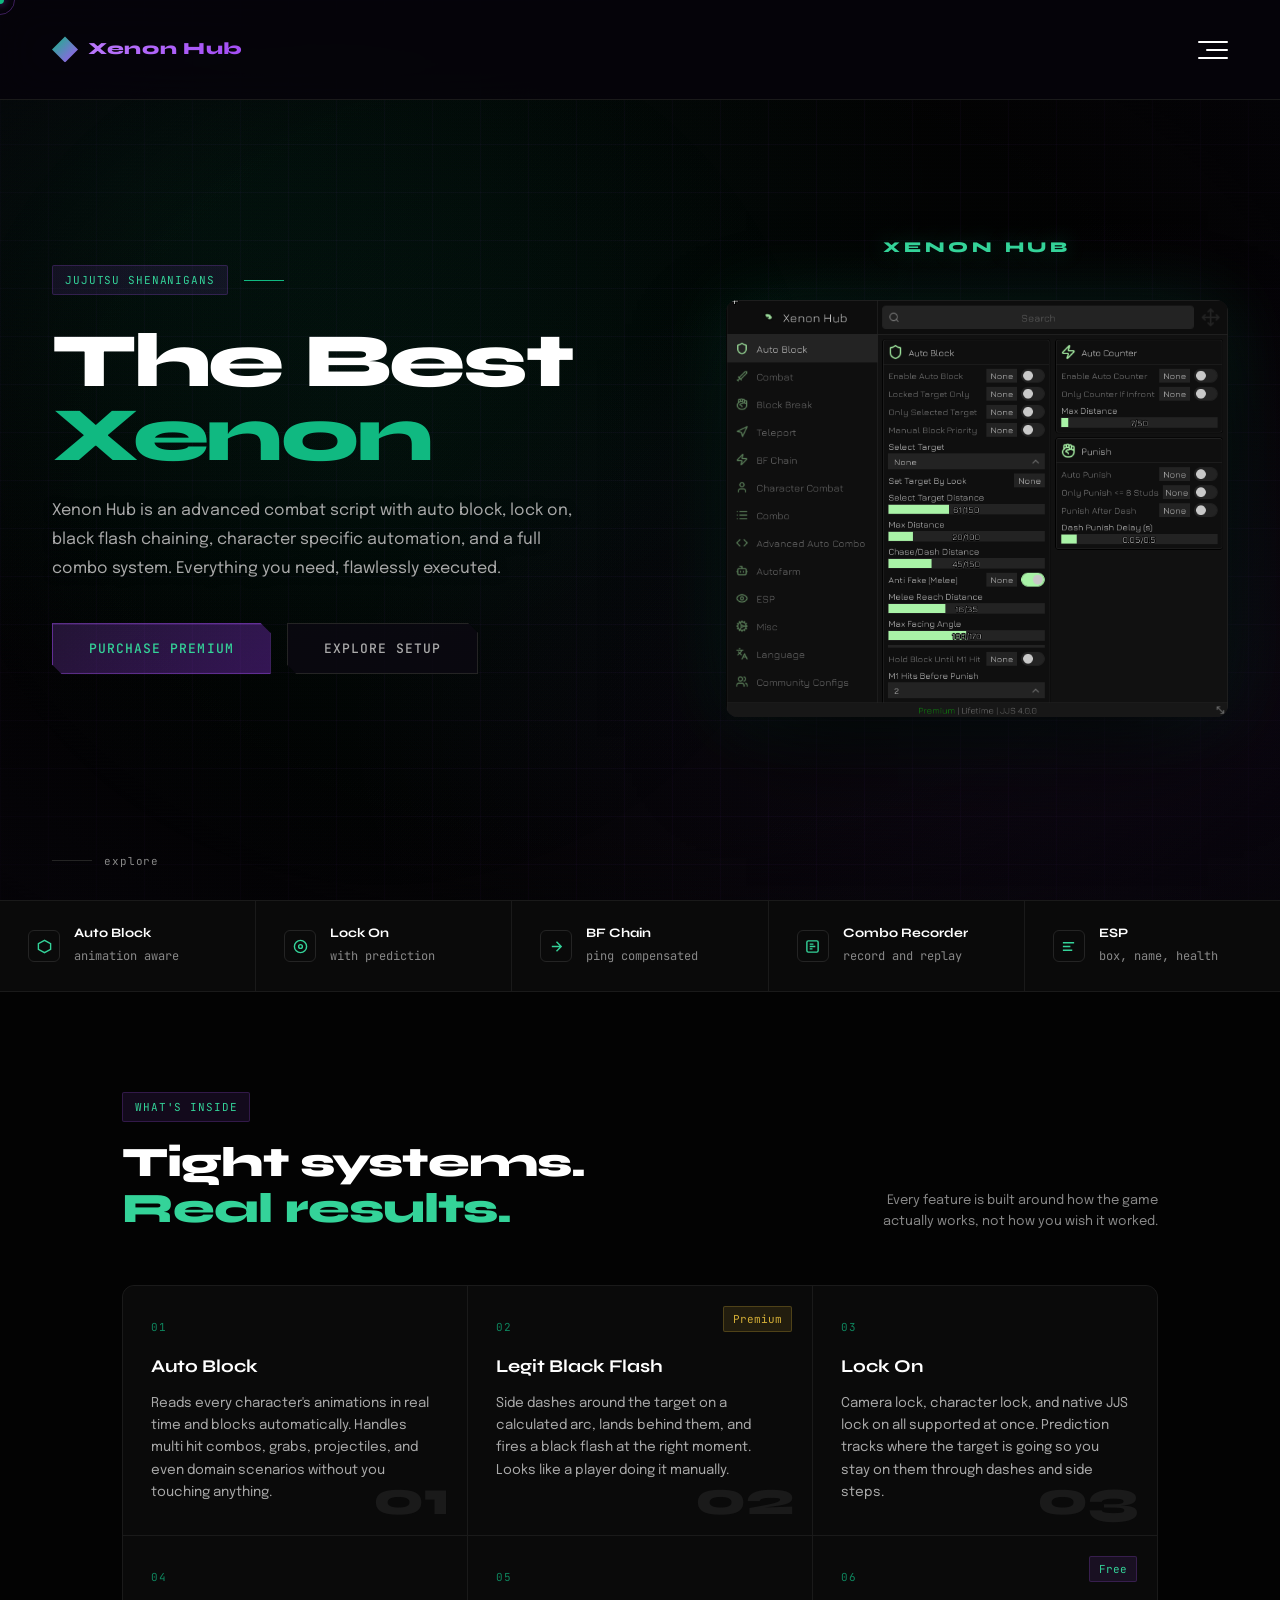
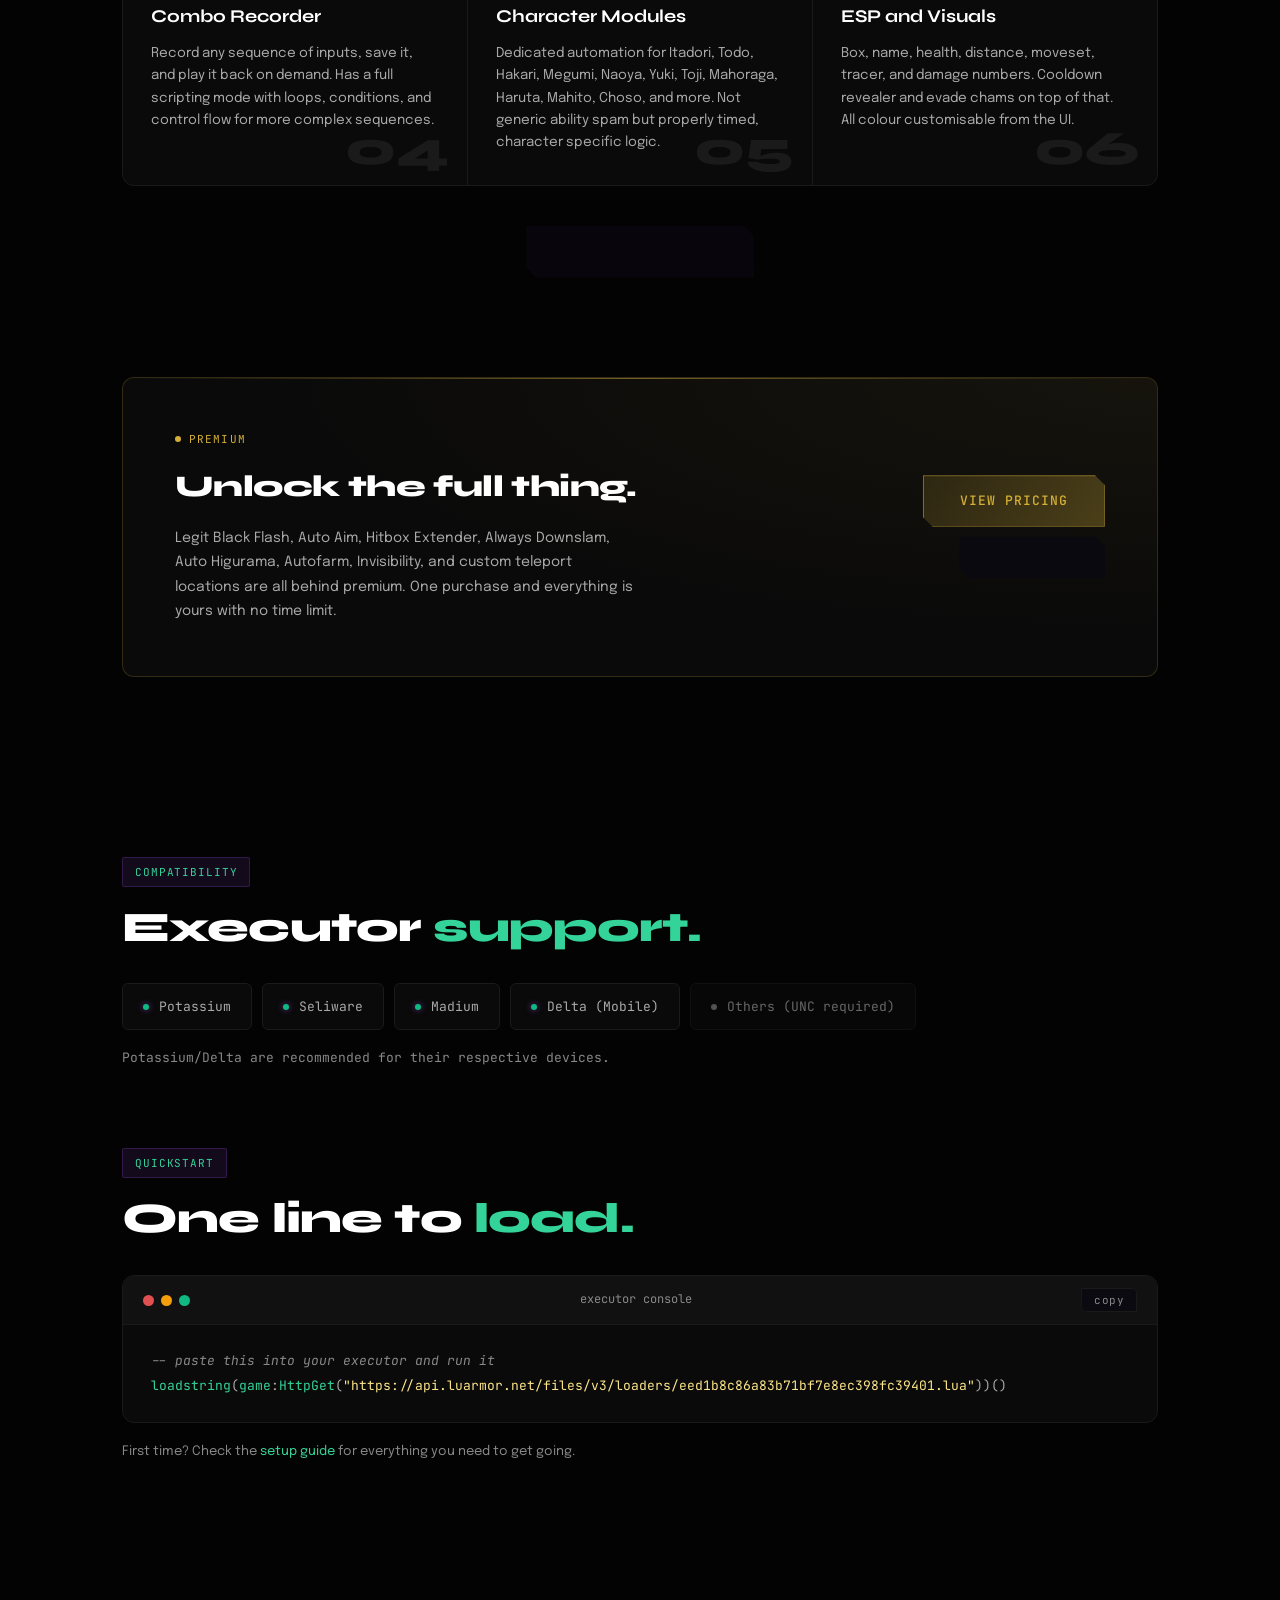
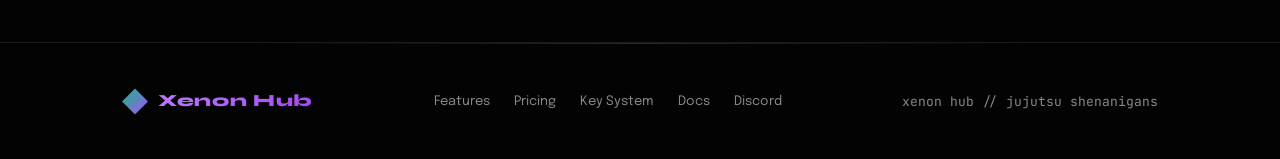
==== commit 5d21daaf: "fixing the dashboard button by removing it." ====
--- a/index.html
+++ b/index.html
@@ -1,1261 +1,1261 @@
-<!doctype html>
-<html lang="en">
-  <head>
-    <meta charset="UTF-8" />
-    <meta name="viewport" content="width=device-width, initial-scale=1.0" />
-    <title>Xenon Hub — JJS Combat Script</title>
-    <link rel="icon" type="image/png" href="logo2.png" />
-    <link rel="stylesheet" href="style.css" />
-    <style>
-      .hero {
-        min-height: 100vh;
-        display: flex;
-        flex-direction: column;
-        justify-content: center;
-        padding: 130px 0 80px;
-        position: relative;
-        overflow: hidden;
-      }
-      .hero-glow {
-        position: absolute;
-        top: -10%;
-        left: 50%;
-        transform: translateX(-50%);
-        width: 700px;
-        height: 500px;
-        background: radial-gradient(
-          ellipse,
-          rgba(168, 85, 247, 0.1) 0%,
-          transparent 70%
-        );
-        pointer-events: none;
-      }
-      .hero-eyebrow {
-        display: flex;
-        align-items: center;
-        gap: 16px;
-        margin-bottom: 30px;
-      }
-      .hero-eyebrow-line {
-        width: 40px;
-        height: 1px;
-        background: var(--accent);
-      }
-
-      .hero h1 {
-        font-family: "Syne", sans-serif;
-        font-weight: 800;
-        font-size: clamp(50px, 7vw, 92px);
-        line-height: 0.96;
-        letter-spacing: -0.03em;
-        color: var(--text);
-        margin-bottom: 28px;
-      }
-      .hero h1 .accent {
-        color: var(--accent-light);
-        display: block;
-      }
-
-      .hero-desc {
-        font-size: 16px;
-        color: var(--text-dim);
-        max-width: 500px;
-        line-height: 1.75;
-        margin-bottom: 44px;
-      }
-      .hero-actions {
-        display: flex;
-        align-items: center;
-        gap: 14px;
-        flex-wrap: wrap;
-      }
-
-      .hero-stats {
-        display: flex;
-        margin-top: 80px;
-        border: 1px solid var(--border);
-        border-radius: var(--radius-lg);
-        overflow: hidden;
-        max-width: 580px;
-        background: var(--surface);
-      }
-      .hero-stat {
-        flex: 1;
-        padding: 22px 28px;
-        border-right: 1px solid var(--border);
-      }
-      .hero-stat:last-child {
-        border-right: none;
-      }
-      .hero-stat-num {
-        font-family: "Syne", sans-serif;
-        font-size: 30px;
-        font-weight: 800;
-        color: var(--text);
-        letter-spacing: -0.02em;
-      }
-      .hero-stat-num span {
-        color: var(--accent-light);
-      }
-      .hero-stat-label {
-        font-size: 12px;
-        color: var(--text-muted);
-        margin-top: 3px;
-        font-family: "JetBrains Mono", monospace;
-        letter-spacing: 0.04em;
-      }
-
-      .scroll-indicator {
-        position: absolute;
-        bottom: 36px;
-        left: 52px;
-        display: flex;
-        align-items: center;
-        gap: 12px;
-        font-family: "JetBrains Mono", monospace;
-        font-size: 11px;
-        color: var(--text-muted);
-        letter-spacing: 0.08em;
-      }
-      .scroll-line {
-        width: 40px;
-        height: 1px;
-        background: var(--border2);
-        position: relative;
-        overflow: hidden;
-      }
-      .scroll-line::after {
-        content: "";
-        position: absolute;
-        top: 0;
-        left: -100%;
-        width: 100%;
-        height: 100%;
-        background: var(--accent);
-        animation: slideRight 2.2s ease infinite;
-      }
-
-      .strip {
-        border-top: 1px solid var(--border);
-        border-bottom: 1px solid var(--border);
-        background: var(--surface);
-      }
-      .strip-inner {
-        display: flex;
-      }
-      .strip-item {
-        flex: 1;
-        padding: 22px 28px;
-        border-right: 1px solid var(--border);
-        display: flex;
-        align-items: center;
-        gap: 14px;
-        transition: background 0.2s;
-      }
-      .strip-item:last-child {
-        border-right: none;
-      }
-      .strip-item:hover {
-        background: var(--surface2);
-      }
-      .strip-icon {
-        width: 32px;
-        height: 32px;
-        display: flex;
-        align-items: center;
-        justify-content: center;
-        border: 1px solid var(--border2);
-        border-radius: var(--radius);
-        flex-shrink: 0;
-        color: var(--accent-light);
-      }
-      .strip-icon svg {
-        width: 15px;
-        height: 15px;
-      }
-      .strip-text strong {
-        display: block;
-        font-family: "Syne", sans-serif;
-        font-size: 13px;
-        font-weight: 700;
-        color: var(--text);
-      }
-      .strip-text span {
-        font-size: 12px;
-        color: var(--text-muted);
-        font-family: "JetBrains Mono", monospace;
-      }
-
-      .features-section {
-        padding: 100px 0;
-      }
-      .section-header {
-        display: flex;
-        align-items: flex-end;
-        justify-content: space-between;
-        margin-bottom: 52px;
-        flex-wrap: wrap;
-        gap: 20px;
-      }
-      .section-sub {
-        color: var(--text-muted);
-        font-size: 13px;
-        max-width: 300px;
-        text-align: right;
-        line-height: 1.6;
-      }
-
-      .features-grid {
-        display: grid;
-        grid-template-columns: repeat(3, 1fr);
-        gap: 1px;
-        background: var(--border);
-        border: 1px solid var(--border);
-        border-radius: var(--radius-lg);
-        overflow: hidden;
-      }
-      .feat-card {
-        background: var(--surface);
-        padding: 32px 28px;
-        transition: background 0.25s;
-        position: relative;
-        overflow: hidden;
-      }
-      .feat-card:hover {
-        background: var(--surface2);
-      }
-      .feat-card::before {
-        content: "";
-        position: absolute;
-        inset: 0;
-        background: linear-gradient(
-          135deg,
-          rgba(168, 85, 247, 0.04),
-          transparent
-        );
-        opacity: 0;
-        transition: opacity 0.3s;
-      }
-      .feat-card:hover::before {
-        opacity: 1;
-      }
-      .feat-card-num {
-        font-family: "JetBrains Mono", monospace;
-        font-size: 11px;
-        letter-spacing: 0.1em;
-        color: var(--accent);
-        margin-bottom: 16px;
-        opacity: 0.7;
-      }
-      .feat-card h3 {
-        font-family: "Syne", sans-serif;
-        font-size: 18px;
-        font-weight: 700;
-        color: var(--text);
-        margin-bottom: 10px;
-      }
-      .feat-card p {
-        font-size: 13.5px;
-        color: var(--text-dim);
-        line-height: 1.65;
-      }
-      .feat-card-bg-num {
-        position: absolute;
-        bottom: 12px;
-        right: 18px;
-        font-family: "Syne", sans-serif;
-        font-size: 48px;
-        font-weight: 800;
-        color: var(--border);
-        line-height: 1;
-        pointer-events: none;
-        transition: color 0.3s;
-      }
-      .feat-card:hover .feat-card-bg-num {
-        color: var(--border2);
-      }
-      .feat-card-badge {
-        position: absolute;
-        top: 20px;
-        right: 20px;
-      }
-
-      .premium-callout {
-        background: var(--surface);
-        border: 1px solid rgba(212, 175, 55, 0.2);
-        border-radius: var(--radius-lg);
-        padding: 52px;
-        display: grid;
-        grid-template-columns: 1fr auto;
-        align-items: center;
-        gap: 40px;
-        position: relative;
-        overflow: hidden;
-      }
-      .premium-callout::before {
-        content: "";
-        position: absolute;
-        inset: 0;
-        background: radial-gradient(
-          ellipse at top right,
-          rgba(212, 175, 55, 0.06) 0%,
-          transparent 60%
-        );
-        pointer-events: none;
-      }
-      .premium-callout::after {
-        content: "";
-        position: absolute;
-        top: 0;
-        left: 0;
-        right: 0;
-        height: 1px;
-        background: linear-gradient(
-          90deg,
-          transparent,
-          rgba(212, 175, 55, 0.5),
-          transparent
-        );
-      }
-      .prem-label {
-        display: flex;
-        align-items: center;
-        gap: 8px;
-        font-family: "JetBrains Mono", monospace;
-        font-size: 11px;
-        letter-spacing: 0.1em;
-        text-transform: uppercase;
-        color: var(--premium);
-        margin-bottom: 14px;
-      }
-      .prem-dot {
-        width: 6px;
-        height: 6px;
-        background: var(--premium);
-        border-radius: 50%;
-        animation: pulse 2s infinite;
-      }
-      .premium-callout h2 {
-        font-family: "Syne", sans-serif;
-        font-size: 30px;
-        font-weight: 800;
-        color: var(--text);
-        margin-bottom: 14px;
-        letter-spacing: -0.02em;
-      }
-      .premium-callout p {
-        font-size: 14px;
-        color: var(--text-dim);
-        max-width: 460px;
-        line-height: 1.75;
-      }
-      .prem-actions {
-        display: flex;
-        flex-direction: column;
-        gap: 10px;
-        align-items: flex-end;
-        flex-shrink: 0;
-      }
-      .btn-premium {
-        background: linear-gradient(
-          135deg,
-          rgba(212, 175, 55, 0.15),
-          rgba(212, 175, 55, 0.3)
-        );
-        color: var(--premium);
-        border: 1px solid rgba(212, 175, 55, 0.4);
-        font-family: "JetBrains Mono", monospace;
-        box-shadow:
-          0 0 20px rgba(212, 175, 55, 0.1),
-          inset 0 1px 0 rgba(212, 175, 55, 0.1);
-      }
-      .btn-premium:hover {
-        box-shadow:
-          0 0 30px rgba(212, 175, 55, 0.25),
-          0 0 60px rgba(212, 175, 55, 0.08);
-        text-shadow: 0 0 12px rgba(212, 175, 55, 0.5);
-        border-color: rgba(212, 175, 55, 0.7);
-        transform: translateY(-1px);
-      }
-
-      .compat-section {
-        padding: 80px 0;
-      }
-      .compat-grid {
-        display: flex;
-        gap: 10px;
-        flex-wrap: wrap;
-      }
-      .compat-item {
-        display: flex;
-        align-items: center;
-        gap: 10px;
-        padding: 12px 20px;
-        background: var(--surface);
-        border: 1px solid var(--border);
-        border-radius: var(--radius);
-        font-family: "JetBrains Mono", monospace;
-        font-size: 13px;
-        color: var(--text-dim);
-        transition:
-          border-color 0.2s,
-          color 0.2s;
-      }
-      .compat-item:hover {
-        border-color: rgba(168, 85, 247, 0.35);
-        color: var(--text);
-      }
-      .compat-dot {
-        width: 6px;
-        height: 6px;
-        background: var(--accent);
-        border-radius: 50%;
-        box-shadow: 0 0 6px rgba(168, 85, 247, 0.6);
-      }
-
-      .quickstart {
-        padding: 0 0 100px;
-      }
-      .code-block {
-        background: var(--surface);
-        border: 1px solid var(--border);
-        border-radius: var(--radius-lg);
-        overflow: hidden;
-      }
-      .code-header {
-        padding: 12px 20px;
-        border-bottom: 1px solid var(--border);
-        display: flex;
-        align-items: center;
-        justify-content: space-between;
-        background: var(--surface2);
-      }
-      .code-dots {
-        display: flex;
-        gap: 7px;
-      }
-      .code-dot {
-        width: 11px;
-        height: 11px;
-        border-radius: 50%;
-      }
-      .code-dot:nth-child(1) {
-        background: #e05050;
-      }
-      .code-dot:nth-child(2) {
-        background: #f59e0b;
-      }
-      .code-dot:nth-child(3) {
-        background: var(--accent);
-      }
-      .code-filename {
-        font-family: "JetBrains Mono", monospace;
-        font-size: 12px;
-        color: var(--text-muted);
-      }
-      .copy-btn {
-        font-family: "JetBrains Mono", monospace;
-        font-size: 11px;
-        color: var(--text-muted);
-        background: rgba(12, 9, 18, 0.8);
-        border: 1px solid var(--border);
-        padding: 4px 12px;
-        border-radius: 0;
-        cursor: none;
-        transition: all 0.25s;
-        clip-path: polygon(
-          0 0,
-          calc(100% - 5px) 0,
-          100% 5px,
-          100% 100%,
-          5px 100%,
-          0 calc(100% - 5px)
-        );
-        letter-spacing: 0.04em;
-      }
-      .copy-btn:hover {
-        border-color: var(--accent);
-        color: var(--accent-light);
-        text-shadow: 0 0 8px rgba(168, 85, 247, 0.4);
-        box-shadow: 0 0 10px rgba(168, 85, 247, 0.1);
-      }
-      .code-body {
-        padding: 24px 28px;
-        font-family: "JetBrains Mono", monospace;
-        font-size: 13px;
-        line-height: 1.9;
-        color: var(--text-dim);
-        overflow-x: auto;
-      }
-      .code-body .cm {
-        color: var(--text-muted);
-        font-style: italic;
-      }
-      .code-body .fn {
-        color: var(--accent-light);
-      }
-      .code-body .st {
-        color: #fde68a;
-      }
-
-      @media (max-width: 960px) {
-        .features-grid {
-          grid-template-columns: repeat(2, 1fr);
-        }
-        .premium-callout {
-          grid-template-columns: 1fr;
-        }
-        .prem-actions {
-          align-items: flex-start;
-        }
-        .strip-inner {
-          flex-wrap: wrap;
-        }
-        .strip-item {
-          border-bottom: 1px solid var(--border);
-          border-right: none;
-          min-width: 50%;
-        }
-      }
-      @media (max-width: 600px) {
-        .features-grid {
-          grid-template-columns: 1fr;
-        }
-        .hero-stats {
-          display: none;
-        }
-        .scroll-indicator {
-          display: none;
-        }
-      }
-
-      /* --- Modern UI Additions --- */
-      .nav-modern {
-        position: absolute;
-        top: 0;
-        left: 0;
-        right: 0;
-        height: 100px;
-        display: flex;
-        align-items: center;
-        justify-content: space-between;
-        padding: 0 52px;
-        z-index: 300;
-        pointer-events: none;
-      }
-      .nav-modern > * {
-        pointer-events: auto;
-      }
-
-      .dashboard-btn {
-        position: absolute;
-        left: 50%;
-        transform: translateX(-50%);
-        background: rgba(6, 4, 10, 0.6);
-        backdrop-filter: blur(16px);
-        -webkit-backdrop-filter: blur(16px);
-        border: 1px solid rgba(168, 85, 247, 0.25);
-        color: var(--text);
-        font-family: "JetBrains Mono", monospace;
-        font-size: 13px;
-        padding: 10px 28px;
-        border-radius: 40px;
-        text-decoration: none;
-        transition: all 0.3s ease;
-        letter-spacing: 0.05em;
-        text-transform: uppercase;
-        box-shadow: 0 4px 20px rgba(0, 0, 0, 0.3);
-      }
-      .dashboard-btn:hover {
-        background: rgba(168, 85, 247, 0.15);
-        border-color: rgba(168, 85, 247, 0.5);
-        box-shadow: 0 0 24px rgba(168, 85, 247, 0.3);
-        color: #fff;
-      }
-
-      .menu-trigger {
-        display: flex;
-        flex-direction: column;
-        gap: 6px;
-        background: none;
-        border: none;
-        cursor: none;
-        width: 40px;
-        align-items: flex-end;
-        z-index: 301;
-      }
-      .menu-trigger span {
-        display: block;
-        height: 2px;
-        background: var(--text);
-        border-radius: 2px;
-        transition: all 0.3s cubic-bezier(0.4, 0, 0.2, 1);
-      }
-      .menu-trigger span:nth-child(1) {
-        width: 30px;
-      }
-      .menu-trigger span:nth-child(2) {
-        width: 22px;
-      }
-      .menu-trigger span:nth-child(3) {
-        width: 30px;
-      }
-      .menu-trigger:hover span {
-        width: 30px;
-        background: var(--accent-light);
-      }
-
-      .menu-trigger.active span:nth-child(1) {
-        transform: translateY(8px) rotate(45deg);
-        width: 30px;
-      }
-      .menu-trigger.active span:nth-child(2) {
-        opacity: 0;
-      }
-      .menu-trigger.active span:nth-child(3) {
-        transform: translateY(-8px) rotate(-45deg);
-        width: 30px;
-      }
-
-      .fullscreen-menu {
-        position: fixed;
-        inset: 0;
-        background: rgba(6, 4, 10, 0.85);
-        backdrop-filter: blur(25px);
-        -webkit-backdrop-filter: blur(25px);
-        z-index: 200;
-        opacity: 0;
-        pointer-events: none;
-        transition: opacity 0.5s ease;
-        display: flex;
-        align-items: center;
-        justify-content: center;
-      }
-      .fullscreen-menu.active {
-        opacity: 1;
-        pointer-events: auto;
-      }
-      .menu-inner {
-        display: flex;
-        flex-direction: column;
-        gap: 20px;
-        text-align: center;
-        transform: translateY(40px);
-        transition: transform 0.6s cubic-bezier(0.16, 1, 0.3, 1);
-      }
-      .fullscreen-menu.active .menu-inner {
-        transform: translateY(0);
-      }
-      .menu-inner a {
-        font-family: "Syne", sans-serif;
-        font-size: 52px;
-        font-weight: 800;
-        color: var(--text-dim);
-        text-decoration: none;
-        letter-spacing: -0.02em;
-        transition: all 0.3s;
-      }
-      .menu-inner a:hover {
-        color: var(--text);
-        transform: scale(1.05);
-        text-shadow: 0 0 30px rgba(168, 85, 247, 0.4);
-      }
-
-      /* Mobile Checks for Navigation */
-      @media (max-width: 800px) {
-        .nav-modern {
-          padding: 0 24px;
-        }
-        .dashboard-btn {
-          display: none;
-        }
-        .menu-inner a {
-          font-size: 34px;
-        }
-      }
-
-      .hero-modern {
-        position: relative;
-        min-height: 100vh;
-        display: grid;
-        grid-template-columns: 1.1fr 0.9fr;
-        align-items: center;
-        gap: 60px;
-        padding: 50px 52px;
-        max-width: 1400px;
-        margin: 0 auto;
-        overflow: hidden;
-        z-index: 10;
-      }
-      .hero-bg-lights {
-        position: absolute;
-        top: 50%;
-        left: 30%;
-        transform: translate(-50%, -50%);
-        width: 120vh;
-        height: 120vh;
-        background: radial-gradient(
-          circle,
-          rgba(16, 185, 129, 0.04) 0%,
-          transparent 60%
-        );
-        pointer-events: none;
-        z-index: 0;
-      }
-
-      .hero-modern-content {
-        position: relative;
-        z-index: 15;
-        padding-right: 20px;
-        margin-top: 40px;
-      }
-      .hero-modern-content h1 {
-        font-family: "Syne", sans-serif;
-        font-weight: 800;
-        font-size: clamp(50px, 6vw, 88px);
-        line-height: 0.96;
-        letter-spacing: -0.03em;
-        color: var(--text);
-        margin-bottom: 24px;
-      }
-      .hero-modern-content h1 .accent {
-        color: var(--accent);
-        display: block;
-      }
-      .hero-modern-content .hero-desc {
-        font-size: 16px;
-        color: var(--text-dim);
-        line-height: 1.8;
-        margin-bottom: 40px;
-        text-shadow: 0 2px 10px rgba(0, 0, 0, 0.5);
-        max-width: 520px;
-      }
-      .hero-modern-actions {
-        display: flex;
-        gap: 16px;
-      }
-
-      .hero-3d-composer {
-        position: relative;
-        width: 100%;
-        display: flex;
-        flex-direction: column;
-        align-items: center;
-        justify-content: center;
-        z-index: 10;
-        perspective: 1200px;
-        margin-top: 60px;
-      }
-      .hero-script-label {
-        font-family: "Syne", sans-serif;
-        color: var(--accent-light);
-        font-size: 15px;
-        font-weight: 800;
-        letter-spacing: 0.25em;
-        text-transform: uppercase;
-        margin-bottom: 40px;
-        z-index: 12;
-        text-shadow: 0 0 20px rgba(16, 185, 129, 0.3);
-      }
-
-      .script-wrapper {
-        position: relative;
-        z-index: 11;
-        width: 100%;
-        max-width: 580px;
-        transform-style: preserve-3d;
-        animation: float3d 8s ease-in-out infinite;
-      }
-      @keyframes float3d {
-        0%,
-        100% {
-          transform: rotateX(8deg) rotateY(-14deg) rotateZ(3deg) translateY(0);
-        }
-        50% {
-          transform: rotateX(4deg) rotateY(-8deg) rotateZ(1deg)
-            translateY(-24px);
-        }
-      }
-      .script-img {
-        width: 100%;
-        height: auto;
-        border-radius: 12px;
-        box-shadow:
-          0 40px 100px -20px rgba(0, 0, 0, 0.9),
-          0 0 80px rgba(16, 185, 129, 0.15),
-          inset 0 0 0 1px rgba(255, 255, 255, 0.08);
-      }
-
-      @media (max-width: 1024px) {
-        .hero-modern {
-          grid-template-columns: 1fr;
-          text-align: center;
-          padding: 140px 20px 60px;
-          gap: 40px;
-        }
-        .hero-modern-content {
-          padding-right: 0;
-          display: flex;
-          flex-direction: column;
-          align-items: center;
-        }
-        .hero-modern-actions {
-          justify-content: center;
-        }
-        .script-wrapper {
-          max-width: 480px;
-        }
-      }
-    </style>
-  </head>
-  <body>
-    <div class="cursor" id="cursor"></div>
-    <div class="cursor-ring" id="cursorRing"></div>
-
-    <nav class="nav-modern">
-      <a href="index.html" class="nav-logo">
-        <div class="logo-mark"></div>
-        Xenon Hub
-      </a>
-
-      <a href="dashboard.html" class="dashboard-btn">Dashboard</a>
-
-      <button class="menu-trigger" aria-label="Menu">
-        <span></span><span></span><span></span>
-      </button>
-    </nav>
-
-    <div class="fullscreen-menu" id="fsMenu">
-      <div class="menu-inner">
-        <a href="index.html">Home</a>
-        <a href="features.html">Features</a>
-        <a href="pricing.html">Pricing</a>
-        <a href="keysystem.html">Key System</a>
-        <a href="docs.html">Docs</a>
-        <a href="discord.html">Discord</a>
-      </div>
-    </div>
-
-    <section class="hero-modern" id="hero">
-      <div class="hero-bg-lights"></div>
-
-      <div class="hero-modern-content">
-        <div class="hero-eyebrow animate-fade-up">
-          <div class="tag">Jujutsu Shenanigans</div>
-          <div class="hero-eyebrow-line"></div>
-        </div>
-        <h1 class="animate-fade-up delay-1">
-          The Best
-          <span class="accent">Xenon</span>
-        </h1>
-        <p class="hero-desc animate-fade-up delay-2">
-          Xenon Hub is an advanced combat script with auto block, lock on, black
-          flash chaining, character specific automation, and a full combo
-          system. Everything you need, flawlessly executed.
-        </p>
-        <div class="hero-modern-actions animate-fade-up delay-3">
-          <a href="pricing.html" class="btn btn-primary btn-large"
-            >Purchase Premium</a
-          >
-          <a href="docs.html" class="btn btn-ghost btn-large">Explore Setup</a>
-        </div>
-      </div>
-
-      <div class="hero-3d-composer animate-fade-up delay-4">
-        <div class="hero-script-label">Xenon Hub</div>
-        <div class="script-wrapper">
-          <img src="script.png" alt="Xenon UI" class="script-img" />
-        </div>
-      </div>
-
-      <div
-        class="scroll-indicator"
-        style="bottom: 30px; left: 52px; z-index: 20"
-      >
-        <div class="scroll-line"></div>
-        <span>explore</span>
-      </div>
-    </section>
-
-    <div class="strip">
-      <div class="strip-inner">
-        <div class="strip-item">
-          <div class="strip-icon">
-            <svg
-              viewBox="0 0 16 16"
-              fill="none"
-              stroke="currentColor"
-              stroke-width="1.5"
-            >
-              <path d="M8 1.5L1.5 5v6L8 14.5l6.5-3.5V5z" />
-            </svg>
-          </div>
-          <div class="strip-text">
-            <strong>Auto Block</strong>
-            <span>animation aware</span>
-          </div>
-        </div>
-        <div class="strip-item">
-          <div class="strip-icon">
-            <svg
-              viewBox="0 0 16 16"
-              fill="none"
-              stroke="currentColor"
-              stroke-width="1.5"
-            >
-              <circle cx="8" cy="8" r="6.5" />
-              <circle cx="8" cy="8" r="2" />
-            </svg>
-          </div>
-          <div class="strip-text">
-            <strong>Lock On</strong>
-            <span>with prediction</span>
-          </div>
-        </div>
-        <div class="strip-item">
-          <div class="strip-icon">
-            <svg
-              viewBox="0 0 16 16"
-              fill="none"
-              stroke="currentColor"
-              stroke-width="1.5"
-            >
-              <path d="M3 8h10M8 3l5 5-5 5" />
-            </svg>
-          </div>
-          <div class="strip-text">
-            <strong>BF Chain</strong>
-            <span>ping compensated</span>
-          </div>
-        </div>
-        <div class="strip-item">
-          <div class="strip-icon">
-            <svg
-              viewBox="0 0 16 16"
-              fill="none"
-              stroke="currentColor"
-              stroke-width="1.5"
-            >
-              <rect x="2" y="2" width="12" height="12" rx="1.5" />
-              <path d="M5 8h6M5 5.5h4M5 10.5h3" />
-            </svg>
-          </div>
-          <div class="strip-text">
-            <strong>Combo Recorder</strong>
-            <span>record and replay</span>
-          </div>
-        </div>
-        <div class="strip-item">
-          <div class="strip-icon">
-            <svg
-              viewBox="0 0 16 16"
-              fill="none"
-              stroke="currentColor"
-              stroke-width="1.5"
-            >
-              <path d="M2 4h12M2 8h8M2 12h10" />
-            </svg>
-          </div>
-          <div class="strip-text">
-            <strong>ESP</strong>
-            <span>box, name, health</span>
-          </div>
-        </div>
-      </div>
-    </div>
-
-    <section class="features-section">
-      <div class="container">
-        <div class="section-header animate-fade-up">
-          <div>
-            <div class="tag" style="margin-bottom: 18px">What's inside</div>
-            <h2 class="section-title">
-              Tight systems.<br /><span>Real results.</span>
-            </h2>
-          </div>
-          <p class="section-sub">
-            Every feature is built around how the game actually works, not how
-            you wish it worked.
-          </p>
-        </div>
-
-        <div class="features-grid animate-fade-up delay-2">
-          <div class="feat-card">
-            <div class="feat-card-num">01</div>
-            <h3>Auto Block</h3>
-            <p>
-              Reads every character's animations in real time and blocks
-              automatically. Handles multi hit combos, grabs, projectiles, and
-              even domain scenarios without you touching anything.
-            </p>
-            <div class="feat-card-bg-num">01</div>
-          </div>
-          <div class="feat-card">
-            <div class="feat-card-num">02</div>
-            <div class="feat-card-badge">
-              <span class="badge badge-premium">Premium</span>
-            </div>
-            <h3>Legit Black Flash</h3>
-            <p>
-              Side dashes around the target on a calculated arc, lands behind
-              them, and fires a black flash at the right moment. Looks like a
-              player doing it manually.
-            </p>
-            <div class="feat-card-bg-num">02</div>
-          </div>
-          <div class="feat-card">
-            <div class="feat-card-num">03</div>
-            <h3>Lock On</h3>
-            <p>
-              Camera lock, character lock, and native JJS lock on all supported
-              at once. Prediction tracks where the target is going so you stay
-              on them through dashes and side steps.
-            </p>
-            <div class="feat-card-bg-num">03</div>
-          </div>
-          <div class="feat-card">
-            <div class="feat-card-num">04</div>
-            <h3>Combo Recorder</h3>
-            <p>
-              Record any sequence of inputs, save it, and play it back on
-              demand. Has a full scripting mode with loops, conditions, and
-              control flow for more complex sequences.
-            </p>
-            <div class="feat-card-bg-num">04</div>
-          </div>
-          <div class="feat-card">
-            <div class="feat-card-num">05</div>
-            <h3>Character Modules</h3>
-            <p>
-              Dedicated automation for Itadori, Todo, Hakari, Megumi, Naoya,
-              Yuki, Toji, Mahoraga, Haruta, Mahito, Choso, and more. Not generic
-              ability spam but properly timed, character specific logic.
-            </p>
-            <div class="feat-card-bg-num">05</div>
-          </div>
-          <div class="feat-card">
-            <div class="feat-card-num">06</div>
-            <div class="feat-card-badge">
-              <span class="badge badge-free">Free</span>
-            </div>
-            <h3>ESP and Visuals</h3>
-            <p>
-              Box, name, health, distance, moveset, tracer, and damage numbers.
-              Cooldown revealer and evade chams on top of that. All colour
-              customisable from the UI.
-            </p>
-            <div class="feat-card-bg-num">06</div>
-          </div>
-        </div>
-
-        <div style="text-align: center; margin-top: 40px">
-          <a href="features.html" class="btn btn-outline btn-large"
-            >See every feature</a
-          >
-        </div>
-      </div>
-    </section>
-
-    <section style="padding: 0 0 100px">
-      <div class="container">
-        <div class="premium-callout animate-fade-up">
-          <div>
-            <div class="prem-label">
-              <div class="prem-dot"></div>
-              Premium
-            </div>
-            <h2>Unlock the full thing.</h2>
-            <p>
-              Legit Black Flash, Auto Aim, Hitbox Extender, Always Downslam,
-              Auto Higurama, Autofarm, Invisibility, and custom teleport
-              locations are all behind premium. One purchase and everything is
-              yours with no time limit.
-            </p>
-          </div>
-          <div class="prem-actions">
-            <a href="pricing.html" class="btn btn-premium btn-large"
-              >View Pricing</a
-            >
-            <a href="discord.html" class="btn btn-ghost">Join Discord</a>
-          </div>
-        </div>
-      </div>
-    </section>
-
-    <section class="compat-section">
-      <div class="container">
-        <div style="margin-bottom: 32px" class="animate-fade-up">
-          <div class="tag" style="margin-bottom: 18px">Compatibility</div>
-          <h2 class="section-title">Executor <span>support.</span></h2>
-        </div>
-        <div class="compat-grid animate-fade-up delay-2">
-          <div class="compat-item">
-            <div class="compat-dot"></div>
-            Potassium
-          </div>
-          <div class="compat-item">
-            <div class="compat-dot"></div>
-            Seliware
-          </div>
-          <div class="compat-item">
-            <div class="compat-dot"></div>
-            Madium
-          </div>
-          <div class="compat-item">
-            <div class="compat-dot"></div>
-            Delta (Mobile)
-          </div>
-          <div class="compat-item" style="opacity: 0.6">
-            <div
-              class="compat-dot"
-              style="background: var(--text-muted); box-shadow: none"
-            ></div>
-            Others (UNC required)
-          </div>
-        </div>
-        <p
-          style="
-            margin-top: 16px;
-            font-size: 13px;
-            color: var(--text-muted);
-            font-family: &quot;JetBrains Mono&quot;, monospace;
-          "
-        >
-          Potassium/Delta are recommended for their respective devices.
-        </p>
-      </div>
-    </section>
-
-    <section class="quickstart">
-      <div class="container">
-        <div style="margin-bottom: 32px" class="animate-fade-up">
-          <div class="tag" style="margin-bottom: 18px">Quickstart</div>
-          <h2 class="section-title">One line to <span>load.</span></h2>
-        </div>
-        <div class="code-block animate-fade-up delay-2">
-          <div class="code-header">
-            <div class="code-dots">
-              <div class="code-dot"></div>
-              <div class="code-dot"></div>
-              <div class="code-dot"></div>
-            </div>
-            <div class="code-filename">executor console</div>
-            <button class="copy-btn" id="copyBtn">copy</button>
-          </div>
-          <div class="code-body">
-            <span class="cm">-- paste this into your executor and run it</span
-            ><br />
-            <span class="fn">loadstring</span>(<span class="fn">game</span
-            >:<span class="fn">HttpGet</span>(<span class="st"
-              >"https://api.luarmor.net/files/v3/loaders/eed1b8c86a83b71bf7e8ec398fc39401.lua"</span
-            >))()
-          </div>
-        </div>
-        <p style="margin-top: 18px; font-size: 13px; color: var(--text-muted)">
-          First time? Check the
-          <a
-            href="docs.html"
-            style="color: var(--accent-light); text-decoration: none"
-            >setup guide</a
-          >
-          for everything you need to get going.
-        </p>
-      </div>
-    </section>
-
-    <footer>
-      <div class="container">
-        <div class="footer-inner">
-          <a href="index.html" class="nav-logo">
-            <div class="logo-mark"></div>
-            Xenon Hub
-          </a>
-          <ul class="footer-links">
-            <li><a href="features.html">Features</a></li>
-            <li><a href="pricing.html">Pricing</a></li>
-            <li><a href="keysystem.html">Key System</a></li>
-            <li><a href="docs.html">Docs</a></li>
-            <li><a href="discord.html">Discord</a></li>
-          </ul>
-          <div class="footer-copy">xenon hub // jujutsu shenanigans</div>
-        </div>
-      </div>
-    </footer>
-
-    <script src="smooth-scroll.js"></script>
-    <script>
-      // Modern full screen menu toggle
-      const menuTrigger = document.querySelector(".menu-trigger");
-      const fsMenu = document.getElementById("fsMenu");
-      menuTrigger.addEventListener("click", function () {
-        this.classList.toggle("active");
-        fsMenu.classList.toggle("active");
-        if (fsMenu.classList.contains("active")) {
-          document.body.style.overflow = "hidden";
-        } else {
-          document.body.style.overflow = "";
-        }
-      });
-      document.querySelectorAll(".menu-inner a").forEach((link) => {
-        link.addEventListener("click", () => {
-          menuTrigger.classList.remove("active");
-          fsMenu.classList.remove("active");
-          document.body.style.overflow = "";
-        });
-      });
-
-      const cursor = document.getElementById("cursor");
-      const ring = document.getElementById("cursorRing");
-      let mx = 0,
-        my = 0,
-        rx = 0,
-        ry = 0;
-      document.addEventListener("mousemove", (e) => {
-        mx = e.clientX;
-        my = e.clientY;
-      });
-      (function loop() {
-        cursor.style.left = mx + "px";
-        cursor.style.top = my + "px";
-        rx += (mx - rx) * 0.12;
-        ry += (my - ry) * 0.12;
-        ring.style.left = rx + "px";
-        ring.style.top = ry + "px";
-        requestAnimationFrame(loop);
-      })();
-
-      document.getElementById("copyBtn").addEventListener("click", function () {
-        navigator.clipboard
-          .writeText(
-            'loadstring(game:HttpGet("https://api.luarmor.net/files/v3/loaders/eed1b8c86a83b71bf7e8ec398fc39401.lua"))()',
-          )
-          .catch(() => {});
-        this.textContent = "copied!";
-        this.style.color = "var(--accent-light)";
-        setTimeout(() => {
-          this.textContent = "copy";
-          this.style.color = "";
-        }, 2000);
-      });
-
-      const obs = new IntersectionObserver(
-        (entries) => {
-          entries.forEach((e) => {
-            if (e.isIntersecting) {
-              e.target.style.opacity = "1";
-              e.target.style.transform = "translateY(0)";
-            }
-          });
-        },
-        { threshold: 0.08 },
-      );
-      document.querySelectorAll(".animate-fade-up").forEach((el) => {
-        el.style.opacity = "0";
-        el.style.transform = "translateY(20px)";
-        el.style.transition =
-          "opacity 0.7s cubic-bezier(0.16,1,0.3,1), transform 0.7s cubic-bezier(0.16,1,0.3,1)";
-        obs.observe(el);
-      });
-    </script>
-  </body>
-</html>
+<!doctype html>
+<html lang="en">
+  <head>
+    <meta charset="UTF-8" />
+    <meta name="viewport" content="width=device-width, initial-scale=1.0" />
+    <title>Xenon Hub — JJS Combat Script</title>
+    <link rel="icon" type="image/png" href="logo2.png" />
+    <link rel="stylesheet" href="style.css" />
+    <style>
+      .hero {
+        min-height: 100vh;
+        display: flex;
+        flex-direction: column;
+        justify-content: center;
+        padding: 130px 0 80px;
+        position: relative;
+        overflow: hidden;
+      }
+      .hero-glow {
+        position: absolute;
+        top: -10%;
+        left: 50%;
+        transform: translateX(-50%);
+        width: 700px;
+        height: 500px;
+        background: radial-gradient(
+          ellipse,
+          rgba(168, 85, 247, 0.1) 0%,
+          transparent 70%
+        );
+        pointer-events: none;
+      }
+      .hero-eyebrow {
+        display: flex;
+        align-items: center;
+        gap: 16px;
+        margin-bottom: 30px;
+      }
+      .hero-eyebrow-line {
+        width: 40px;
+        height: 1px;
+        background: var(--accent);
+      }
+
+      .hero h1 {
+        font-family: "Syne", sans-serif;
+        font-weight: 800;
+        font-size: clamp(50px, 7vw, 92px);
+        line-height: 0.96;
+        letter-spacing: -0.03em;
+        color: var(--text);
+        margin-bottom: 28px;
+      }
+      .hero h1 .accent {
+        color: var(--accent-light);
+        display: block;
+      }
+
+      .hero-desc {
+        font-size: 16px;
+        color: var(--text-dim);
+        max-width: 500px;
+        line-height: 1.75;
+        margin-bottom: 44px;
+      }
+      .hero-actions {
+        display: flex;
+        align-items: center;
+        gap: 14px;
+        flex-wrap: wrap;
+      }
+
+      .hero-stats {
+        display: flex;
+        margin-top: 80px;
+        border: 1px solid var(--border);
+        border-radius: var(--radius-lg);
+        overflow: hidden;
+        max-width: 580px;
+        background: var(--surface);
+      }
+      .hero-stat {
+        flex: 1;
+        padding: 22px 28px;
+        border-right: 1px solid var(--border);
+      }
+      .hero-stat:last-child {
+        border-right: none;
+      }
+      .hero-stat-num {
+        font-family: "Syne", sans-serif;
+        font-size: 30px;
+        font-weight: 800;
+        color: var(--text);
+        letter-spacing: -0.02em;
+      }
+      .hero-stat-num span {
+        color: var(--accent-light);
+      }
+      .hero-stat-label {
+        font-size: 12px;
+        color: var(--text-muted);
+        margin-top: 3px;
+        font-family: "JetBrains Mono", monospace;
+        letter-spacing: 0.04em;
+      }
+
+      .scroll-indicator {
+        position: absolute;
+        bottom: 36px;
+        left: 52px;
+        display: flex;
+        align-items: center;
+        gap: 12px;
+        font-family: "JetBrains Mono", monospace;
+        font-size: 11px;
+        color: var(--text-muted);
+        letter-spacing: 0.08em;
+      }
+      .scroll-line {
+        width: 40px;
+        height: 1px;
+        background: var(--border2);
+        position: relative;
+        overflow: hidden;
+      }
+      .scroll-line::after {
+        content: "";
+        position: absolute;
+        top: 0;
+        left: -100%;
+        width: 100%;
+        height: 100%;
+        background: var(--accent);
+        animation: slideRight 2.2s ease infinite;
+      }
+
+      .strip {
+        border-top: 1px solid var(--border);
+        border-bottom: 1px solid var(--border);
+        background: var(--surface);
+      }
+      .strip-inner {
+        display: flex;
+      }
+      .strip-item {
+        flex: 1;
+        padding: 22px 28px;
+        border-right: 1px solid var(--border);
+        display: flex;
+        align-items: center;
+        gap: 14px;
+        transition: background 0.2s;
+      }
+      .strip-item:last-child {
+        border-right: none;
+      }
+      .strip-item:hover {
+        background: var(--surface2);
+      }
+      .strip-icon {
+        width: 32px;
+        height: 32px;
+        display: flex;
+        align-items: center;
+        justify-content: center;
+        border: 1px solid var(--border2);
+        border-radius: var(--radius);
+        flex-shrink: 0;
+        color: var(--accent-light);
+      }
+      .strip-icon svg {
+        width: 15px;
+        height: 15px;
+      }
+      .strip-text strong {
+        display: block;
+        font-family: "Syne", sans-serif;
+        font-size: 13px;
+        font-weight: 700;
+        color: var(--text);
+      }
+      .strip-text span {
+        font-size: 12px;
+        color: var(--text-muted);
+        font-family: "JetBrains Mono", monospace;
+      }
+
+      .features-section {
+        padding: 100px 0;
+      }
+      .section-header {
+        display: flex;
+        align-items: flex-end;
+        justify-content: space-between;
+        margin-bottom: 52px;
+        flex-wrap: wrap;
+        gap: 20px;
+      }
+      .section-sub {
+        color: var(--text-muted);
+        font-size: 13px;
+        max-width: 300px;
+        text-align: right;
+        line-height: 1.6;
+      }
+
+      .features-grid {
+        display: grid;
+        grid-template-columns: repeat(3, 1fr);
+        gap: 1px;
+        background: var(--border);
+        border: 1px solid var(--border);
+        border-radius: var(--radius-lg);
+        overflow: hidden;
+      }
+      .feat-card {
+        background: var(--surface);
+        padding: 32px 28px;
+        transition: background 0.25s;
+        position: relative;
+        overflow: hidden;
+      }
+      .feat-card:hover {
+        background: var(--surface2);
+      }
+      .feat-card::before {
+        content: "";
+        position: absolute;
+        inset: 0;
+        background: linear-gradient(
+          135deg,
+          rgba(168, 85, 247, 0.04),
+          transparent
+        );
+        opacity: 0;
+        transition: opacity 0.3s;
+      }
+      .feat-card:hover::before {
+        opacity: 1;
+      }
+      .feat-card-num {
+        font-family: "JetBrains Mono", monospace;
+        font-size: 11px;
+        letter-spacing: 0.1em;
+        color: var(--accent);
+        margin-bottom: 16px;
+        opacity: 0.7;
+      }
+      .feat-card h3 {
+        font-family: "Syne", sans-serif;
+        font-size: 18px;
+        font-weight: 700;
+        color: var(--text);
+        margin-bottom: 10px;
+      }
+      .feat-card p {
+        font-size: 13.5px;
+        color: var(--text-dim);
+        line-height: 1.65;
+      }
+      .feat-card-bg-num {
+        position: absolute;
+        bottom: 12px;
+        right: 18px;
+        font-family: "Syne", sans-serif;
+        font-size: 48px;
+        font-weight: 800;
+        color: var(--border);
+        line-height: 1;
+        pointer-events: none;
+        transition: color 0.3s;
+      }
+      .feat-card:hover .feat-card-bg-num {
+        color: var(--border2);
+      }
+      .feat-card-badge {
+        position: absolute;
+        top: 20px;
+        right: 20px;
+      }
+
+      .premium-callout {
+        background: var(--surface);
+        border: 1px solid rgba(212, 175, 55, 0.2);
+        border-radius: var(--radius-lg);
+        padding: 52px;
+        display: grid;
+        grid-template-columns: 1fr auto;
+        align-items: center;
+        gap: 40px;
+        position: relative;
+        overflow: hidden;
+      }
+      .premium-callout::before {
+        content: "";
+        position: absolute;
+        inset: 0;
+        background: radial-gradient(
+          ellipse at top right,
+          rgba(212, 175, 55, 0.06) 0%,
+          transparent 60%
+        );
+        pointer-events: none;
+      }
+      .premium-callout::after {
+        content: "";
+        position: absolute;
+        top: 0;
+        left: 0;
+        right: 0;
+        height: 1px;
+        background: linear-gradient(
+          90deg,
+          transparent,
+          rgba(212, 175, 55, 0.5),
+          transparent
+        );
+      }
+      .prem-label {
+        display: flex;
+        align-items: center;
+        gap: 8px;
+        font-family: "JetBrains Mono", monospace;
+        font-size: 11px;
+        letter-spacing: 0.1em;
+        text-transform: uppercase;
+        color: var(--premium);
+        margin-bottom: 14px;
+      }
+      .prem-dot {
+        width: 6px;
+        height: 6px;
+        background: var(--premium);
+        border-radius: 50%;
+        animation: pulse 2s infinite;
+      }
+      .premium-callout h2 {
+        font-family: "Syne", sans-serif;
+        font-size: 30px;
+        font-weight: 800;
+        color: var(--text);
+        margin-bottom: 14px;
+        letter-spacing: -0.02em;
+      }
+      .premium-callout p {
+        font-size: 14px;
+        color: var(--text-dim);
+        max-width: 460px;
+        line-height: 1.75;
+      }
+      .prem-actions {
+        display: flex;
+        flex-direction: column;
+        gap: 10px;
+        align-items: flex-end;
+        flex-shrink: 0;
+      }
+      .btn-premium {
+        background: linear-gradient(
+          135deg,
+          rgba(212, 175, 55, 0.15),
+          rgba(212, 175, 55, 0.3)
+        );
+        color: var(--premium);
+        border: 1px solid rgba(212, 175, 55, 0.4);
+        font-family: "JetBrains Mono", monospace;
+        box-shadow:
+          0 0 20px rgba(212, 175, 55, 0.1),
+          inset 0 1px 0 rgba(212, 175, 55, 0.1);
+      }
+      .btn-premium:hover {
+        box-shadow:
+          0 0 30px rgba(212, 175, 55, 0.25),
+          0 0 60px rgba(212, 175, 55, 0.08);
+        text-shadow: 0 0 12px rgba(212, 175, 55, 0.5);
+        border-color: rgba(212, 175, 55, 0.7);
+        transform: translateY(-1px);
+      }
+
+      .compat-section {
+        padding: 80px 0;
+      }
+      .compat-grid {
+        display: flex;
+        gap: 10px;
+        flex-wrap: wrap;
+      }
+      .compat-item {
+        display: flex;
+        align-items: center;
+        gap: 10px;
+        padding: 12px 20px;
+        background: var(--surface);
+        border: 1px solid var(--border);
+        border-radius: var(--radius);
+        font-family: "JetBrains Mono", monospace;
+        font-size: 13px;
+        color: var(--text-dim);
+        transition:
+          border-color 0.2s,
+          color 0.2s;
+      }
+      .compat-item:hover {
+        border-color: rgba(168, 85, 247, 0.35);
+        color: var(--text);
+      }
+      .compat-dot {
+        width: 6px;
+        height: 6px;
+        background: var(--accent);
+        border-radius: 50%;
+        box-shadow: 0 0 6px rgba(168, 85, 247, 0.6);
+      }
+
+      .quickstart {
+        padding: 0 0 100px;
+      }
+      .code-block {
+        background: var(--surface);
+        border: 1px solid var(--border);
+        border-radius: var(--radius-lg);
+        overflow: hidden;
+      }
+      .code-header {
+        padding: 12px 20px;
+        border-bottom: 1px solid var(--border);
+        display: flex;
+        align-items: center;
+        justify-content: space-between;
+        background: var(--surface2);
+      }
+      .code-dots {
+        display: flex;
+        gap: 7px;
+      }
+      .code-dot {
+        width: 11px;
+        height: 11px;
+        border-radius: 50%;
+      }
+      .code-dot:nth-child(1) {
+        background: #e05050;
+      }
+      .code-dot:nth-child(2) {
+        background: #f59e0b;
+      }
+      .code-dot:nth-child(3) {
+        background: var(--accent);
+      }
+      .code-filename {
+        font-family: "JetBrains Mono", monospace;
+        font-size: 12px;
+        color: var(--text-muted);
+      }
+      .copy-btn {
+        font-family: "JetBrains Mono", monospace;
+        font-size: 11px;
+        color: var(--text-muted);
+        background: rgba(12, 9, 18, 0.8);
+        border: 1px solid var(--border);
+        padding: 4px 12px;
+        border-radius: 0;
+        cursor: none;
+        transition: all 0.25s;
+        clip-path: polygon(
+          0 0,
+          calc(100% - 5px) 0,
+          100% 5px,
+          100% 100%,
+          5px 100%,
+          0 calc(100% - 5px)
+        );
+        letter-spacing: 0.04em;
+      }
+      .copy-btn:hover {
+        border-color: var(--accent);
+        color: var(--accent-light);
+        text-shadow: 0 0 8px rgba(168, 85, 247, 0.4);
+        box-shadow: 0 0 10px rgba(168, 85, 247, 0.1);
+      }
+      .code-body {
+        padding: 24px 28px;
+        font-family: "JetBrains Mono", monospace;
+        font-size: 13px;
+        line-height: 1.9;
+        color: var(--text-dim);
+        overflow-x: auto;
+      }
+      .code-body .cm {
+        color: var(--text-muted);
+        font-style: italic;
+      }
+      .code-body .fn {
+        color: var(--accent-light);
+      }
+      .code-body .st {
+        color: #fde68a;
+      }
+
+      @media (max-width: 960px) {
+        .features-grid {
+          grid-template-columns: repeat(2, 1fr);
+        }
+        .premium-callout {
+          grid-template-columns: 1fr;
+        }
+        .prem-actions {
+          align-items: flex-start;
+        }
+        .strip-inner {
+          flex-wrap: wrap;
+        }
+        .strip-item {
+          border-bottom: 1px solid var(--border);
+          border-right: none;
+          min-width: 50%;
+        }
+      }
+      @media (max-width: 600px) {
+        .features-grid {
+          grid-template-columns: 1fr;
+        }
+        .hero-stats {
+          display: none;
+        }
+        .scroll-indicator {
+          display: none;
+        }
+      }
+
+      /* --- Modern UI Additions --- */
+      .nav-modern {
+        position: absolute;
+        top: 0;
+        left: 0;
+        right: 0;
+        height: 100px;
+        display: flex;
+        align-items: center;
+        justify-content: space-between;
+        padding: 0 52px;
+        z-index: 300;
+        pointer-events: none;
+      }
+      .nav-modern > * {
+        pointer-events: auto;
+      }
+
+      .dashboard-btn {
+        position: absolute;
+        left: 50%;
+        transform: translateX(-50%);
+        background: rgba(6, 4, 10, 0.6);
+        backdrop-filter: blur(16px);
+        -webkit-backdrop-filter: blur(16px);
+        border: 1px solid rgba(168, 85, 247, 0.25);
+        color: var(--text);
+        font-family: "JetBrains Mono", monospace;
+        font-size: 13px;
+        padding: 10px 28px;
+        border-radius: 40px;
+        text-decoration: none;
+        transition: all 0.3s ease;
+        letter-spacing: 0.05em;
+        text-transform: uppercase;
+        box-shadow: 0 4px 20px rgba(0, 0, 0, 0.3);
+      }
+      .dashboard-btn:hover {
+        background: rgba(168, 85, 247, 0.15);
+        border-color: rgba(168, 85, 247, 0.5);
+        box-shadow: 0 0 24px rgba(168, 85, 247, 0.3);
+        color: #fff;
+      }
+
+      .menu-trigger {
+        display: flex;
+        flex-direction: column;
+        gap: 6px;
+        background: none;
+        border: none;
+        cursor: none;
+        width: 40px;
+        align-items: flex-end;
+        z-index: 301;
+      }
+      .menu-trigger span {
+        display: block;
+        height: 2px;
+        background: var(--text);
+        border-radius: 2px;
+        transition: all 0.3s cubic-bezier(0.4, 0, 0.2, 1);
+      }
+      .menu-trigger span:nth-child(1) {
+        width: 30px;
+      }
+      .menu-trigger span:nth-child(2) {
+        width: 22px;
+      }
+      .menu-trigger span:nth-child(3) {
+        width: 30px;
+      }
+      .menu-trigger:hover span {
+        width: 30px;
+        background: var(--accent-light);
+      }
+
+      .menu-trigger.active span:nth-child(1) {
+        transform: translateY(8px) rotate(45deg);
+        width: 30px;
+      }
+      .menu-trigger.active span:nth-child(2) {
+        opacity: 0;
+      }
+      .menu-trigger.active span:nth-child(3) {
+        transform: translateY(-8px) rotate(-45deg);
+        width: 30px;
+      }
+
+      .fullscreen-menu {
+        position: fixed;
+        inset: 0;
+        background: rgba(6, 4, 10, 0.85);
+        backdrop-filter: blur(25px);
+        -webkit-backdrop-filter: blur(25px);
+        z-index: 200;
+        opacity: 0;
+        pointer-events: none;
+        transition: opacity 0.5s ease;
+        display: flex;
+        align-items: center;
+        justify-content: center;
+      }
+      .fullscreen-menu.active {
+        opacity: 1;
+        pointer-events: auto;
+      }
+      .menu-inner {
+        display: flex;
+        flex-direction: column;
+        gap: 20px;
+        text-align: center;
+        transform: translateY(40px);
+        transition: transform 0.6s cubic-bezier(0.16, 1, 0.3, 1);
+      }
+      .fullscreen-menu.active .menu-inner {
+        transform: translateY(0);
+      }
+      .menu-inner a {
+        font-family: "Syne", sans-serif;
+        font-size: 52px;
+        font-weight: 800;
+        color: var(--text-dim);
+        text-decoration: none;
+        letter-spacing: -0.02em;
+        transition: all 0.3s;
+      }
+      .menu-inner a:hover {
+        color: var(--text);
+        transform: scale(1.05);
+        text-shadow: 0 0 30px rgba(168, 85, 247, 0.4);
+      }
+
+      /* Mobile Checks for Navigation */
+      @media (max-width: 800px) {
+        .nav-modern {
+          padding: 0 24px;
+        }
+        .dashboard-btn {
+          display: none;
+        }
+        .menu-inner a {
+          font-size: 34px;
+        }
+      }
+
+      .hero-modern {
+        position: relative;
+        min-height: 100vh;
+        display: grid;
+        grid-template-columns: 1.1fr 0.9fr;
+        align-items: center;
+        gap: 60px;
+        padding: 50px 52px;
+        max-width: 1400px;
+        margin: 0 auto;
+        overflow: hidden;
+        z-index: 10;
+      }
+      .hero-bg-lights {
+        position: absolute;
+        top: 50%;
+        left: 30%;
+        transform: translate(-50%, -50%);
+        width: 120vh;
+        height: 120vh;
+        background: radial-gradient(
+          circle,
+          rgba(16, 185, 129, 0.04) 0%,
+          transparent 60%
+        );
+        pointer-events: none;
+        z-index: 0;
+      }
+
+      .hero-modern-content {
+        position: relative;
+        z-index: 15;
+        padding-right: 20px;
+        margin-top: 40px;
+      }
+      .hero-modern-content h1 {
+        font-family: "Syne", sans-serif;
+        font-weight: 800;
+        font-size: clamp(50px, 6vw, 88px);
+        line-height: 0.96;
+        letter-spacing: -0.03em;
+        color: var(--text);
+        margin-bottom: 24px;
+      }
+      .hero-modern-content h1 .accent {
+        color: var(--accent);
+        display: block;
+      }
+      .hero-modern-content .hero-desc {
+        font-size: 16px;
+        color: var(--text-dim);
+        line-height: 1.8;
+        margin-bottom: 40px;
+        text-shadow: 0 2px 10px rgba(0, 0, 0, 0.5);
+        max-width: 520px;
+      }
+      .hero-modern-actions {
+        display: flex;
+        gap: 16px;
+      }
+
+      .hero-3d-composer {
+        position: relative;
+        width: 100%;
+        display: flex;
+        flex-direction: column;
+        align-items: center;
+        justify-content: center;
+        z-index: 10;
+        perspective: 1200px;
+        margin-top: 60px;
+      }
+      .hero-script-label {
+        font-family: "Syne", sans-serif;
+        color: var(--accent-light);
+        font-size: 15px;
+        font-weight: 800;
+        letter-spacing: 0.25em;
+        text-transform: uppercase;
+        margin-bottom: 40px;
+        z-index: 12;
+        text-shadow: 0 0 20px rgba(16, 185, 129, 0.3);
+      }
+
+      .script-wrapper {
+        position: relative;
+        z-index: 11;
+        width: 100%;
+        max-width: 580px;
+        transform-style: preserve-3d;
+        animation: float3d 8s ease-in-out infinite;
+      }
+      @keyframes float3d {
+        0%,
+        100% {
+          transform: rotateX(8deg) rotateY(-14deg) rotateZ(3deg) translateY(0);
+        }
+        50% {
+          transform: rotateX(4deg) rotateY(-8deg) rotateZ(1deg)
+            translateY(-24px);
+        }
+      }
+      .script-img {
+        width: 100%;
+        height: auto;
+        border-radius: 12px;
+        box-shadow:
+          0 40px 100px -20px rgba(0, 0, 0, 0.9),
+          0 0 80px rgba(16, 185, 129, 0.15),
+          inset 0 0 0 1px rgba(255, 255, 255, 0.08);
+      }
+
+      @media (max-width: 1024px) {
+        .hero-modern {
+          grid-template-columns: 1fr;
+          text-align: center;
+          padding: 140px 20px 60px;
+          gap: 40px;
+        }
+        .hero-modern-content {
+          padding-right: 0;
+          display: flex;
+          flex-direction: column;
+          align-items: center;
+        }
+        .hero-modern-actions {
+          justify-content: center;
+        }
+        .script-wrapper {
+          max-width: 480px;
+        }
+      }
+    </style>
+  </head>
+  <body>
+    <div class="cursor" id="cursor"></div>
+    <div class="cursor-ring" id="cursorRing"></div>
+
+    <nav class="nav-modern">
+      <a href="index.html" class="nav-logo">
+        <div class="logo-mark"></div>
+        Xenon Hub
+      </a>
+
+
+
+      <button class="menu-trigger" aria-label="Menu">
+        <span></span><span></span><span></span>
+      </button>
+    </nav>
+
+    <div class="fullscreen-menu" id="fsMenu">
+      <div class="menu-inner">
+        <a href="index.html">Home</a>
+        <a href="features.html">Features</a>
+        <a href="pricing.html">Pricing</a>
+        <a href="keysystem.html">Key System</a>
+        <a href="docs.html">Docs</a>
+        <a href="discord.html">Discord</a>
+      </div>
+    </div>
+
+    <section class="hero-modern" id="hero">
+      <div class="hero-bg-lights"></div>
+
+      <div class="hero-modern-content">
+        <div class="hero-eyebrow animate-fade-up">
+          <div class="tag">Jujutsu Shenanigans</div>
+          <div class="hero-eyebrow-line"></div>
+        </div>
+        <h1 class="animate-fade-up delay-1">
+          The Best
+          <span class="accent">Xenon</span>
+        </h1>
+        <p class="hero-desc animate-fade-up delay-2">
+          Xenon Hub is an advanced combat script with auto block, lock on, black
+          flash chaining, character specific automation, and a full combo
+          system. Everything you need, flawlessly executed.
+        </p>
+        <div class="hero-modern-actions animate-fade-up delay-3">
+          <a href="pricing.html" class="btn btn-primary btn-large"
+            >Purchase Premium</a
+          >
+          <a href="docs.html" class="btn btn-ghost btn-large">Explore Setup</a>
+        </div>
+      </div>
+
+      <div class="hero-3d-composer animate-fade-up delay-4">
+        <div class="hero-script-label">Xenon Hub</div>
+        <div class="script-wrapper">
+          <img src="script.png" alt="Xenon UI" class="script-img" />
+        </div>
+      </div>
+
+      <div
+        class="scroll-indicator"
+        style="bottom: 30px; left: 52px; z-index: 20"
+      >
+        <div class="scroll-line"></div>
+        <span>explore</span>
+      </div>
+    </section>
+
+    <div class="strip">
+      <div class="strip-inner">
+        <div class="strip-item">
+          <div class="strip-icon">
+            <svg
+              viewBox="0 0 16 16"
+              fill="none"
+              stroke="currentColor"
+              stroke-width="1.5"
+            >
+              <path d="M8 1.5L1.5 5v6L8 14.5l6.5-3.5V5z" />
+            </svg>
+          </div>
+          <div class="strip-text">
+            <strong>Auto Block</strong>
+            <span>animation aware</span>
+          </div>
+        </div>
+        <div class="strip-item">
+          <div class="strip-icon">
+            <svg
+              viewBox="0 0 16 16"
+              fill="none"
+              stroke="currentColor"
+              stroke-width="1.5"
+            >
+              <circle cx="8" cy="8" r="6.5" />
+              <circle cx="8" cy="8" r="2" />
+            </svg>
+          </div>
+          <div class="strip-text">
+            <strong>Lock On</strong>
+            <span>with prediction</span>
+          </div>
+        </div>
+        <div class="strip-item">
+          <div class="strip-icon">
+            <svg
+              viewBox="0 0 16 16"
+              fill="none"
+              stroke="currentColor"
+              stroke-width="1.5"
+            >
+              <path d="M3 8h10M8 3l5 5-5 5" />
+            </svg>
+          </div>
+          <div class="strip-text">
+            <strong>BF Chain</strong>
+            <span>ping compensated</span>
+          </div>
+        </div>
+        <div class="strip-item">
+          <div class="strip-icon">
+            <svg
+              viewBox="0 0 16 16"
+              fill="none"
+              stroke="currentColor"
+              stroke-width="1.5"
+            >
+              <rect x="2" y="2" width="12" height="12" rx="1.5" />
+              <path d="M5 8h6M5 5.5h4M5 10.5h3" />
+            </svg>
+          </div>
+          <div class="strip-text">
+            <strong>Combo Recorder</strong>
+            <span>record and replay</span>
+          </div>
+        </div>
+        <div class="strip-item">
+          <div class="strip-icon">
+            <svg
+              viewBox="0 0 16 16"
+              fill="none"
+              stroke="currentColor"
+              stroke-width="1.5"
+            >
+              <path d="M2 4h12M2 8h8M2 12h10" />
+            </svg>
+          </div>
+          <div class="strip-text">
+            <strong>ESP</strong>
+            <span>box, name, health</span>
+          </div>
+        </div>
+      </div>
+    </div>
+
+    <section class="features-section">
+      <div class="container">
+        <div class="section-header animate-fade-up">
+          <div>
+            <div class="tag" style="margin-bottom: 18px">What's inside</div>
+            <h2 class="section-title">
+              Tight systems.<br /><span>Real results.</span>
+            </h2>
+          </div>
+          <p class="section-sub">
+            Every feature is built around how the game actually works, not how
+            you wish it worked.
+          </p>
+        </div>
+
+        <div class="features-grid animate-fade-up delay-2">
+          <div class="feat-card">
+            <div class="feat-card-num">01</div>
+            <h3>Auto Block</h3>
+            <p>
+              Reads every character's animations in real time and blocks
+              automatically. Handles multi hit combos, grabs, projectiles, and
+              even domain scenarios without you touching anything.
+            </p>
+            <div class="feat-card-bg-num">01</div>
+          </div>
+          <div class="feat-card">
+            <div class="feat-card-num">02</div>
+            <div class="feat-card-badge">
+              <span class="badge badge-premium">Premium</span>
+            </div>
+            <h3>Legit Black Flash</h3>
+            <p>
+              Side dashes around the target on a calculated arc, lands behind
+              them, and fires a black flash at the right moment. Looks like a
+              player doing it manually.
+            </p>
+            <div class="feat-card-bg-num">02</div>
+          </div>
+          <div class="feat-card">
+            <div class="feat-card-num">03</div>
+            <h3>Lock On</h3>
+            <p>
+              Camera lock, character lock, and native JJS lock on all supported
+              at once. Prediction tracks where the target is going so you stay
+              on them through dashes and side steps.
+            </p>
+            <div class="feat-card-bg-num">03</div>
+          </div>
+          <div class="feat-card">
+            <div class="feat-card-num">04</div>
+            <h3>Combo Recorder</h3>
+            <p>
+              Record any sequence of inputs, save it, and play it back on
+              demand. Has a full scripting mode with loops, conditions, and
+              control flow for more complex sequences.
+            </p>
+            <div class="feat-card-bg-num">04</div>
+          </div>
+          <div class="feat-card">
+            <div class="feat-card-num">05</div>
+            <h3>Character Modules</h3>
+            <p>
+              Dedicated automation for Itadori, Todo, Hakari, Megumi, Naoya,
+              Yuki, Toji, Mahoraga, Haruta, Mahito, Choso, and more. Not generic
+              ability spam but properly timed, character specific logic.
+            </p>
+            <div class="feat-card-bg-num">05</div>
+          </div>
+          <div class="feat-card">
+            <div class="feat-card-num">06</div>
+            <div class="feat-card-badge">
+              <span class="badge badge-free">Free</span>
+            </div>
+            <h3>ESP and Visuals</h3>
+            <p>
+              Box, name, health, distance, moveset, tracer, and damage numbers.
+              Cooldown revealer and evade chams on top of that. All colour
+              customisable from the UI.
+            </p>
+            <div class="feat-card-bg-num">06</div>
+          </div>
+        </div>
+
+        <div style="text-align: center; margin-top: 40px">
+          <a href="features.html" class="btn btn-outline btn-large"
+            >See every feature</a
+          >
+        </div>
+      </div>
+    </section>
+
+    <section style="padding: 0 0 100px">
+      <div class="container">
+        <div class="premium-callout animate-fade-up">
+          <div>
+            <div class="prem-label">
+              <div class="prem-dot"></div>
+              Premium
+            </div>
+            <h2>Unlock the full thing.</h2>
+            <p>
+              Legit Black Flash, Auto Aim, Hitbox Extender, Always Downslam,
+              Auto Higurama, Autofarm, Invisibility, and custom teleport
+              locations are all behind premium. One purchase and everything is
+              yours with no time limit.
+            </p>
+          </div>
+          <div class="prem-actions">
+            <a href="pricing.html" class="btn btn-premium btn-large"
+              >View Pricing</a
+            >
+            <a href="discord.html" class="btn btn-ghost">Join Discord</a>
+          </div>
+        </div>
+      </div>
+    </section>
+
+    <section class="compat-section">
+      <div class="container">
+        <div style="margin-bottom: 32px" class="animate-fade-up">
+          <div class="tag" style="margin-bottom: 18px">Compatibility</div>
+          <h2 class="section-title">Executor <span>support.</span></h2>
+        </div>
+        <div class="compat-grid animate-fade-up delay-2">
+          <div class="compat-item">
+            <div class="compat-dot"></div>
+            Potassium
+          </div>
+          <div class="compat-item">
+            <div class="compat-dot"></div>
+            Seliware
+          </div>
+          <div class="compat-item">
+            <div class="compat-dot"></div>
+            Madium
+          </div>
+          <div class="compat-item">
+            <div class="compat-dot"></div>
+            Delta (Mobile)
+          </div>
+          <div class="compat-item" style="opacity: 0.6">
+            <div
+              class="compat-dot"
+              style="background: var(--text-muted); box-shadow: none"
+            ></div>
+            Others (UNC required)
+          </div>
+        </div>
+        <p
+          style="
+            margin-top: 16px;
+            font-size: 13px;
+            color: var(--text-muted);
+            font-family: &quot;JetBrains Mono&quot;, monospace;
+          "
+        >
+          Potassium/Delta are recommended for their respective devices.
+        </p>
+      </div>
+    </section>
+
+    <section class="quickstart">
+      <div class="container">
+        <div style="margin-bottom: 32px" class="animate-fade-up">
+          <div class="tag" style="margin-bottom: 18px">Quickstart</div>
+          <h2 class="section-title">One line to <span>load.</span></h2>
+        </div>
+        <div class="code-block animate-fade-up delay-2">
+          <div class="code-header">
+            <div class="code-dots">
+              <div class="code-dot"></div>
+              <div class="code-dot"></div>
+              <div class="code-dot"></div>
+            </div>
+            <div class="code-filename">executor console</div>
+            <button class="copy-btn" id="copyBtn">copy</button>
+          </div>
+          <div class="code-body">
+            <span class="cm">-- paste this into your executor and run it</span
+            ><br />
+            <span class="fn">loadstring</span>(<span class="fn">game</span
+            >:<span class="fn">HttpGet</span>(<span class="st"
+              >"https://api.luarmor.net/files/v3/loaders/eed1b8c86a83b71bf7e8ec398fc39401.lua"</span
+            >))()
+          </div>
+        </div>
+        <p style="margin-top: 18px; font-size: 13px; color: var(--text-muted)">
+          First time? Check the
+          <a
+            href="docs.html"
+            style="color: var(--accent-light); text-decoration: none"
+            >setup guide</a
+          >
+          for everything you need to get going.
+        </p>
+      </div>
+    </section>
+
+    <footer>
+      <div class="container">
+        <div class="footer-inner">
+          <a href="index.html" class="nav-logo">
+            <div class="logo-mark"></div>
+            Xenon Hub
+          </a>
+          <ul class="footer-links">
+            <li><a href="features.html">Features</a></li>
+            <li><a href="pricing.html">Pricing</a></li>
+            <li><a href="keysystem.html">Key System</a></li>
+            <li><a href="docs.html">Docs</a></li>
+            <li><a href="discord.html">Discord</a></li>
+          </ul>
+          <div class="footer-copy">xenon hub // jujutsu shenanigans</div>
+        </div>
+      </div>
+    </footer>
+
+    <script src="smooth-scroll.js"></script>
+    <script>
+      // Modern full screen menu toggle
+      const menuTrigger = document.querySelector(".menu-trigger");
+      const fsMenu = document.getElementById("fsMenu");
+      menuTrigger.addEventListener("click", function () {
+        this.classList.toggle("active");
+        fsMenu.classList.toggle("active");
+        if (fsMenu.classList.contains("active")) {
+          document.body.style.overflow = "hidden";
+        } else {
+          document.body.style.overflow = "";
+        }
+      });
+      document.querySelectorAll(".menu-inner a").forEach((link) => {
+        link.addEventListener("click", () => {
+          menuTrigger.classList.remove("active");
+          fsMenu.classList.remove("active");
+          document.body.style.overflow = "";
+        });
+      });
+
+      const cursor = document.getElementById("cursor");
+      const ring = document.getElementById("cursorRing");
+      let mx = 0,
+        my = 0,
+        rx = 0,
+        ry = 0;
+      document.addEventListener("mousemove", (e) => {
+        mx = e.clientX;
+        my = e.clientY;
+      });
+      (function loop() {
+        cursor.style.left = mx + "px";
+        cursor.style.top = my + "px";
+        rx += (mx - rx) * 0.12;
+        ry += (my - ry) * 0.12;
+        ring.style.left = rx + "px";
+        ring.style.top = ry + "px";
+        requestAnimationFrame(loop);
+      })();
+
+      document.getElementById("copyBtn").addEventListener("click", function () {
+        navigator.clipboard
+          .writeText(
+            'loadstring(game:HttpGet("https://api.luarmor.net/files/v3/loaders/eed1b8c86a83b71bf7e8ec398fc39401.lua"))()',
+          )
+          .catch(() => {});
+        this.textContent = "copied!";
+        this.style.color = "var(--accent-light)";
+        setTimeout(() => {
+          this.textContent = "copy";
+          this.style.color = "";
+        }, 2000);
+      });
+
+      const obs = new IntersectionObserver(
+        (entries) => {
+          entries.forEach((e) => {
+            if (e.isIntersecting) {
+              e.target.style.opacity = "1";
+              e.target.style.transform = "translateY(0)";
+            }
+          });
+        },
+        { threshold: 0.08 },
+      );
+      document.querySelectorAll(".animate-fade-up").forEach((el) => {
+        el.style.opacity = "0";
+        el.style.transform = "translateY(20px)";
+        el.style.transition =
+          "opacity 0.7s cubic-bezier(0.16,1,0.3,1), transform 0.7s cubic-bezier(0.16,1,0.3,1)";
+        obs.observe(el);
+      });
+    </script>
+  </body>
+</html>
--- a/style.css
+++ b/style.css
@@ -1,681 +1,681 @@
-@import url("https://fonts.googleapis.com/css2?family=Syne:wght@400;500;600;700;800&family=Epilogue:wght@300;400;500;600&family=JetBrains+Mono:wght@300;400;500&display=swap");
-
-*,
-*::before,
-*::after {
-  margin: 0;
-  padding: 0;
-  box-sizing: border-box;
-}
-
-:root {
-  --bg: #030303;
-  --surface: #0a0a0a;
-  --surface2: #111111;
-  --border: #1a1a1a;
-  --border2: #242424;
-  --accent: #10b981;       /* Emerald Green main */
-  --accent2: #a855f7;      /* Purple secondary */
-  --accent-light: #34d399; /* Lighter Emerald Green */
-  --accent-glow: rgba(16, 185, 129, 0.15); /* Green glow */
-  --accent-glow2: rgba(168, 85, 247, 0.10); /* Purple glow */
-  --text: #ffffff;
-  --text-muted: #888888;
-  --text-dim: #aaaaaa;
-  --premium: #d4af37;
-  --premium-glow: rgba(212, 175, 55, 0.12);
-  --radius: 6px;
-  --radius-lg: 12px;
-}
-
-html {
-  scroll-behavior: smooth;
-  overscroll-behavior: none;
-}
-
-body {
-  overscroll-behavior: none;
-  background: var(--bg);
-  color: var(--text);
-  font-family: "Epilogue", sans-serif;
-  font-weight: 400;
-  font-size: 15px;
-  line-height: 1.65;
-  overflow-x: hidden;
-  min-height: 100vh;
-  cursor: none;
-  /* Beautiful custom mesh blend for green & purple on black */
-  background-image:
-    radial-gradient(
-      ellipse at 10% 20%,
-      rgba(16, 185, 129, 0.08) 0%,
-      transparent 50%
-    ),
-    radial-gradient(
-      ellipse at 90% 80%,
-      rgba(168, 85, 247, 0.08) 0%,
-      transparent 50%
-    ),
-    radial-gradient(
-      ellipse at 50% 50%,
-      rgba(16, 185, 129, 0.02) 0%,
-      transparent 70%
-    );
-  background-attachment: fixed;
-}
-
-.cursor {
-  position: fixed;
-  width: 8px;
-  height: 8px;
-  background: var(--accent);
-  border-radius: 50%;
-  pointer-events: none;
-  z-index: 9999;
-  transform: translate(-50%, -50%);
-  transition:
-    width 0.2s,
-    height 0.2s;
-  box-shadow: 0 0 10px rgba(168, 85, 247, 0.6);
-}
-.cursor-ring {
-  position: fixed;
-  width: 30px;
-  height: 30px;
-  border: 1px solid rgba(168, 85, 247, 0.35);
-  border-radius: 50%;
-  pointer-events: none;
-  z-index: 9998;
-  transform: translate(-50%, -50%);
-  transition:
-    width 0.3s,
-    height 0.3s,
-    border-color 0.3s;
-}
-body:has(a:hover) .cursor,
-body:has(button:hover) .cursor {
-  width: 14px;
-  height: 14px;
-}
-body:has(a:hover) .cursor-ring,
-body:has(button:hover) .cursor-ring {
-  width: 48px;
-  height: 48px;
-  border-color: rgba(168, 85, 247, 0.6);
-}
-
-body::before {
-  content: "";
-  position: fixed;
-  inset: 0;
-  background-image:
-    linear-gradient(rgba(168, 85, 247, 0.04) 1px, transparent 1px),
-    linear-gradient(90deg, rgba(168, 85, 247, 0.04) 1px, transparent 1px);
-  background-size: 48px 48px;
-  pointer-events: none;
-  z-index: 0;
-  animation: gridDrift 20s linear infinite;
-}
-body::after {
-  content: "";
-  position: fixed;
-  inset: 0;
-  background:
-    linear-gradient(
-      180deg,
-      transparent 0%,
-      rgba(6, 4, 10, 0.1) 50%,
-      transparent 100%
-    ),
-    radial-gradient(
-      ellipse at 50% 50%,
-      transparent 60%,
-      rgba(6, 4, 10, 0.7) 100%
-    );
-  background-size:
-    100% 4px,
-    100% 100%;
-  pointer-events: none;
-  z-index: 0;
-}
-
-nav {
-  position: fixed;
-  top: 0;
-  left: 0;
-  right: 0;
-  z-index: 100;
-  display: flex;
-  align-items: center;
-  justify-content: space-between;
-  padding: 0 52px;
-  height: 64px;
-  border-bottom: 1px solid var(--border);
-  background: rgba(6, 4, 10, 0.9);
-  backdrop-filter: blur(20px);
-  -webkit-backdrop-filter: blur(20px);
-}
-
-.nav-logo {
-  display: flex;
-  align-items: center;
-  gap: 10px;
-  text-decoration: none;
-  font-family: "Syne", sans-serif;
-  font-weight: 800;
-  font-size: 17px;
-  letter-spacing: 0.04em;
-  background: linear-gradient(
-    135deg,
-    #c084fc 0%,
-    #a855f7 40%,
-    #9333ea 70%,
-    #7c3aed 100%
-  );
-  -webkit-background-clip: text;
-  -webkit-text-fill-color: transparent;
-  background-clip: text;
-  background-size: 200% 200%;
-  animation: gradientShift 4s ease-in-out infinite;
-  transition: filter 0.3s ease;
-}
-.nav-logo:hover {
-  filter: brightness(1.3) drop-shadow(0 0 8px rgba(168, 85, 247, 0.5));
-}
-.logo-mark {
-  width: 26px;
-  height: 26px;
-  background: linear-gradient(135deg, var(--accent), var(--accent2));
-  clip-path: polygon(50% 0%, 100% 50%, 50% 100%, 0% 50%);
-  flex-shrink: 0;
-  box-shadow: 0 0 14px rgba(168, 85, 247, 0.5);
-  animation: logoSpin 8s linear infinite;
-  transition:
-    box-shadow 0.3s ease,
-    transform 0.3s ease;
-}
-.nav-logo:hover .logo-mark {
-  box-shadow: 0 0 22px rgba(168, 85, 247, 0.8);
-  transform: scale(1.1);
-}
-
-.nav-links {
-  display: flex;
-  align-items: center;
-  gap: 2px;
-  list-style: none;
-}
-.nav-links a {
-  display: block;
-  padding: 6px 16px;
-  color: var(--text-dim);
-  text-decoration: none;
-  font-size: 13px;
-  font-weight: 500;
-  letter-spacing: 0.02em;
-  border-radius: var(--radius);
-  position: relative;
-  transition:
-    color 0.3s cubic-bezier(0.16, 1, 0.3, 1),
-    background 0.3s cubic-bezier(0.16, 1, 0.3, 1),
-    transform 0.3s cubic-bezier(0.16, 1, 0.3, 1);
-}
-.nav-links a:hover {
-  color: var(--text);
-  background: rgba(168, 85, 247, 0.1);
-  transform: translateY(-1px);
-}
-.nav-links a.active {
-  color: var(--accent-light);
-  background: rgba(168, 85, 247, 0.1);
-  box-shadow: 0 0 12px rgba(168, 85, 247, 0.15);
-}
-
-.nav-cta {
-  display: flex;
-  align-items: center;
-  gap: 10px;
-}
-
-.btn {
-  display: inline-flex;
-  align-items: center;
-  gap: 8px;
-  padding: 10px 24px;
-  font-family: "JetBrains Mono", monospace;
-  font-size: 12px;
-  font-weight: 500;
-  letter-spacing: 0.08em;
-  text-transform: uppercase;
-  text-decoration: none;
-  border: none;
-  border-radius: 0;
-  cursor: none;
-  transition: all 0.25s cubic-bezier(0.16, 1, 0.3, 1);
-  position: relative;
-  overflow: hidden;
-  clip-path: polygon(
-    0 0,
-    calc(100% - 10px) 0,
-    100% 10px,
-    100% 100%,
-    10px 100%,
-    0 calc(100% - 10px)
-  );
-}
-.btn::before {
-  content: "";
-  position: absolute;
-  inset: 0;
-  background: repeating-linear-gradient(
-    0deg,
-    transparent,
-    transparent 2px,
-    rgba(255, 255, 255, 0.015) 2px,
-    rgba(255, 255, 255, 0.015) 4px
-  );
-  opacity: 0;
-  transition: opacity 0.3s;
-}
-.btn:hover::before {
-  opacity: 1;
-}
-.btn::after {
-  content: "";
-  position: absolute;
-  top: 0;
-  left: -100%;
-  width: 60%;
-  height: 100%;
-  background: linear-gradient(
-    90deg,
-    transparent,
-    rgba(168, 85, 247, 0.12),
-    transparent
-  );
-  transition: none;
-}
-.btn:hover::after {
-  animation: btnSweep 0.6s ease forwards;
-}
-
-.btn-ghost {
-  background: rgba(12, 9, 18, 0.8);
-  color: var(--text-dim);
-  border: 1px solid var(--border2);
-  backdrop-filter: blur(4px);
-}
-.btn-ghost:hover {
-  color: var(--accent-light);
-  border-color: rgba(168, 85, 247, 0.5);
-  box-shadow:
-    0 0 16px rgba(168, 85, 247, 0.12),
-    inset 0 0 16px rgba(168, 85, 247, 0.04);
-  text-shadow: 0 0 8px rgba(168, 85, 247, 0.4);
-}
-
-.btn-primary {
-  background: linear-gradient(
-    135deg,
-    rgba(168, 85, 247, 0.2) 0%,
-    rgba(147, 51, 234, 0.35) 100%
-  );
-  color: var(--accent-light);
-  border: 1px solid rgba(168, 85, 247, 0.4);
-  box-shadow:
-    0 0 20px rgba(168, 85, 247, 0.15),
-    inset 0 1px 0 rgba(168, 85, 247, 0.15);
-}
-.btn-primary:hover {
-  background: linear-gradient(
-    135deg,
-    rgba(168, 85, 247, 0.3) 0%,
-    rgba(147, 51, 234, 0.5) 100%
-  );
-  box-shadow:
-    0 0 30px rgba(168, 85, 247, 0.35),
-    0 0 60px rgba(168, 85, 247, 0.1),
-    inset 0 0 20px rgba(168, 85, 247, 0.08);
-  transform: translateY(-1px);
-  text-shadow: 0 0 12px rgba(192, 132, 252, 0.6);
-  border-color: rgba(168, 85, 247, 0.7);
-}
-
-.btn-large {
-  padding: 14px 36px;
-  font-size: 13px;
-}
-
-.btn-outline {
-  background: rgba(168, 85, 247, 0.04);
-  color: var(--accent-light);
-  border: 1px solid rgba(168, 85, 247, 0.25);
-}
-.btn-outline:hover {
-  background: rgba(168, 85, 247, 0.1);
-  border-color: rgba(168, 85, 247, 0.5);
-  box-shadow: 0 0 20px rgba(168, 85, 247, 0.15);
-  text-shadow: 0 0 8px rgba(168, 85, 247, 0.4);
-}
-
-section {
-  position: relative;
-  z-index: 1;
-}
-.container {
-  max-width: 1140px;
-  margin: 0 auto;
-  padding: 0 52px;
-}
-
-.tag {
-  display: inline-flex;
-  align-items: center;
-  gap: 6px;
-  padding: 5px 12px;
-  font-family: "JetBrains Mono", monospace;
-  font-size: 11px;
-  letter-spacing: 0.08em;
-  text-transform: uppercase;
-  color: var(--accent-light);
-  border: 1px solid rgba(168, 85, 247, 0.2);
-  border-radius: 2px;
-  background: var(--accent-glow2);
-}
-
-.section-title {
-  font-family: "Syne", sans-serif;
-  font-size: clamp(28px, 3.5vw, 42px);
-  font-weight: 800;
-  letter-spacing: -0.02em;
-  color: var(--text);
-  line-height: 1.1;
-}
-.section-title span {
-  color: var(--accent-light);
-}
-
-.badge {
-  display: inline-block;
-  padding: 3px 9px;
-  font-size: 11px;
-  font-family: "JetBrains Mono", monospace;
-  border-radius: 2px;
-}
-.badge-free {
-  background: rgba(168, 85, 247, 0.1);
-  color: var(--accent-light);
-  border: 1px solid rgba(168, 85, 247, 0.2);
-}
-.badge-premium {
-  background: var(--premium-glow);
-  color: var(--premium);
-  border: 1px solid rgba(212, 175, 55, 0.25);
-}
-
-footer {
-  border-top: 1px solid var(--border);
-  padding: 44px 0;
-  margin-top: 80px;
-  position: relative;
-  z-index: 1;
-}
-footer::before {
-  content: "";
-  position: absolute;
-  top: 0;
-  left: 50%;
-  transform: translateX(-50%);
-  width: 60%;
-  height: 1px;
-  background: linear-gradient(
-    90deg,
-    transparent,
-    rgba(168, 85, 247, 0.3),
-    transparent
-  );
-}
-.footer-inner {
-  display: flex;
-  align-items: center;
-  justify-content: space-between;
-  flex-wrap: wrap;
-  gap: 20px;
-}
-.footer-links {
-  display: flex;
-  gap: 24px;
-  list-style: none;
-}
-.footer-links a {
-  color: var(--text-muted);
-  text-decoration: none;
-  font-size: 13px;
-  transition:
-    color 0.3s ease,
-    text-shadow 0.3s ease;
-}
-.footer-links a:hover {
-  color: var(--accent-light);
-  text-shadow: 0 0 12px rgba(168, 85, 247, 0.3);
-}
-.footer-copy {
-  font-size: 13px;
-  color: var(--text-muted);
-  font-family: "JetBrains Mono", monospace;
-}
-
-@keyframes fadeUp {
-  from {
-    opacity: 0;
-    transform: translateY(24px);
-  }
-  to {
-    opacity: 1;
-    transform: translateY(0);
-  }
-}
-@keyframes pulse {
-  0%,
-  100% {
-    opacity: 1;
-  }
-  50% {
-    opacity: 0.4;
-  }
-}
-@keyframes slideRight {
-  from {
-    left: -100%;
-  }
-  to {
-    left: 100%;
-  }
-}
-@keyframes gradientShift {
-  0% {
-    background-position: 0% 50%;
-  }
-  50% {
-    background-position: 100% 50%;
-  }
-  100% {
-    background-position: 0% 50%;
-  }
-}
-@keyframes logoSpin {
-  from {
-    transform: rotate(0deg);
-  }
-  to {
-    transform: rotate(360deg);
-  }
-}
-@keyframes glowPulse {
-  0%,
-  100% {
-    box-shadow: 0 0 14px rgba(168, 85, 247, 0.5);
-  }
-  50% {
-    box-shadow: 0 0 28px rgba(168, 85, 247, 0.8);
-  }
-}
-@keyframes btnSweep {
-  0% {
-    left: -100%;
-  }
-  100% {
-    left: 150%;
-  }
-}
-@keyframes gridDrift {
-  0% {
-    background-position:
-      0 0,
-      0 0;
-  }
-  100% {
-    background-position:
-      48px 48px,
-      48px 48px;
-  }
-}
-@keyframes scanline {
-  0% {
-    top: -10%;
-  }
-  100% {
-    top: 110%;
-  }
-}
-
-.animate-fade-up {
-  will-change: transform, opacity;
-  animation: fadeUp 0.7s cubic-bezier(0.16, 1, 0.3, 1) both;
-}
-.delay-1 {
-  animation-delay: 0.1s;
-}
-.delay-2 {
-  animation-delay: 0.2s;
-}
-.delay-3 {
-  animation-delay: 0.3s;
-}
-.delay-4 {
-  animation-delay: 0.4s;
-}
-.delay-5 {
-  animation-delay: 0.5s;
-}
-
-::-webkit-scrollbar {
-  width: 4px;
-}
-::-webkit-scrollbar-track {
-  background: var(--bg);
-}
-::-webkit-scrollbar-thumb {
-  background: var(--border2);
-  border-radius: 2px;
-}
-::-webkit-scrollbar-thumb:hover {
-  background: var(--accent);
-}
-::selection {
-  background: rgba(168, 85, 247, 0.3);
-  color: var(--text);
-}
-
-.nav-hamburger {
-  display: none;
-  flex-direction: column;
-  gap: 5px;
-  cursor: none;
-  background: none;
-  border: none;
-  padding: 6px;
-}
-.nav-hamburger span {
-  display: block;
-  width: 22px;
-  height: 1.5px;
-  background: var(--text-dim);
-}
-
-@media (max-width: 768px) {
-  nav {
-    padding: 0 24px;
-    flex-wrap: wrap;
-  }
-  .container {
-    padding: 0 24px;
-  }
-  .nav-links,
-  .nav-cta {
-    display: none;
-  }
-  .nav-hamburger {
-    display: flex;
-  }
-
-  /* Mobile menu open state */
-  nav.nav-open {
-    height: auto;
-  }
-  nav.nav-open .nav-links {
-    display: flex;
-    flex-direction: column;
-    width: 100%;
-    order: 10;
-    gap: 0;
-    padding: 12px 0 8px;
-    border-top: 1px solid var(--border);
-  }
-  nav.nav-open .nav-links a {
-    padding: 12px 8px;
-    font-size: 14px;
-    border-radius: 0;
-    border-bottom: 1px solid var(--border);
-  }
-  nav.nav-open .nav-links li:last-child a {
-    border-bottom: none;
-  }
-  nav.nav-open .nav-cta {
-    display: flex;
-    width: 100%;
-    order: 11;
-    padding: 10px 0 16px;
-    gap: 10px;
-    border-top: 1px solid var(--border);
-  }
-  nav.nav-open .nav-cta .btn {
-    flex: 1;
-    justify-content: center;
-    text-align: center;
-  }
-
-  /* Hamburger X animation */
-  .nav-hamburger span {
-    transition:
-      transform 0.3s,
-      opacity 0.3s;
-  }
-  nav.nav-open .nav-hamburger span:nth-child(1) {
-    transform: translateY(6.5px) rotate(45deg);
-  }
-  nav.nav-open .nav-hamburger span:nth-child(2) {
-    opacity: 0;
-  }
-  nav.nav-open .nav-hamburger span:nth-child(3) {
-    transform: translateY(-6.5px) rotate(-45deg);
-  }
-
-  body {
-    cursor: auto;
-  }
-  .cursor,
-  .cursor-ring {
-    display: none;
-  }
-}
+@import url("https://fonts.googleapis.com/css2?family=Syne:wght@400;500;600;700;800&family=Epilogue:wght@300;400;500;600&family=JetBrains+Mono:wght@300;400;500&display=swap");
+
+*,
+*::before,
+*::after {
+  margin: 0;
+  padding: 0;
+  box-sizing: border-box;
+}
+
+:root {
+  --bg: #030303;
+  --surface: #0a0a0a;
+  --surface2: #111111;
+  --border: #1a1a1a;
+  --border2: #242424;
+  --accent: #10b981;       /* Emerald Green main */
+  --accent2: #a855f7;      /* Purple secondary */
+  --accent-light: #34d399; /* Lighter Emerald Green */
+  --accent-glow: rgba(16, 185, 129, 0.15); /* Green glow */
+  --accent-glow2: rgba(168, 85, 247, 0.10); /* Purple glow */
+  --text: #ffffff;
+  --text-muted: #888888;
+  --text-dim: #aaaaaa;
+  --premium: #d4af37;
+  --premium-glow: rgba(212, 175, 55, 0.12);
+  --radius: 6px;
+  --radius-lg: 12px;
+}
+
+html {
+  scroll-behavior: smooth;
+  overscroll-behavior: none;
+}
+
+body {
+  overscroll-behavior: none;
+  background: var(--bg);
+  color: var(--text);
+  font-family: "Epilogue", sans-serif;
+  font-weight: 400;
+  font-size: 15px;
+  line-height: 1.65;
+  overflow-x: hidden;
+  min-height: 100vh;
+  cursor: none;
+  /* Beautiful custom mesh blend for green & purple on black */
+  background-image:
+    radial-gradient(
+      ellipse at 10% 20%,
+      rgba(16, 185, 129, 0.08) 0%,
+      transparent 50%
+    ),
+    radial-gradient(
+      ellipse at 90% 80%,
+      rgba(168, 85, 247, 0.08) 0%,
+      transparent 50%
+    ),
+    radial-gradient(
+      ellipse at 50% 50%,
+      rgba(16, 185, 129, 0.02) 0%,
+      transparent 70%
+    );
+  background-attachment: fixed;
+}
+
+.cursor {
+  position: fixed;
+  width: 8px;
+  height: 8px;
+  background: var(--accent);
+  border-radius: 50%;
+  pointer-events: none;
+  z-index: 9999;
+  transform: translate(-50%, -50%);
+  transition:
+    width 0.2s,
+    height 0.2s;
+  box-shadow: 0 0 10px rgba(168, 85, 247, 0.6);
+}
+.cursor-ring {
+  position: fixed;
+  width: 30px;
+  height: 30px;
+  border: 1px solid rgba(168, 85, 247, 0.35);
+  border-radius: 50%;
+  pointer-events: none;
+  z-index: 9998;
+  transform: translate(-50%, -50%);
+  transition:
+    width 0.3s,
+    height 0.3s,
+    border-color 0.3s;
+}
+body:has(a:hover) .cursor,
+body:has(button:hover) .cursor {
+  width: 14px;
+  height: 14px;
+}
+body:has(a:hover) .cursor-ring,
+body:has(button:hover) .cursor-ring {
+  width: 48px;
+  height: 48px;
+  border-color: rgba(168, 85, 247, 0.6);
+}
+
+body::before {
+  content: "";
+  position: fixed;
+  inset: 0;
+  background-image:
+    linear-gradient(rgba(168, 85, 247, 0.04) 1px, transparent 1px),
+    linear-gradient(90deg, rgba(168, 85, 247, 0.04) 1px, transparent 1px);
+  background-size: 48px 48px;
+  pointer-events: none;
+  z-index: 0;
+  animation: gridDrift 20s linear infinite;
+}
+body::after {
+  content: "";
+  position: fixed;
+  inset: 0;
+  background:
+    linear-gradient(
+      180deg,
+      transparent 0%,
+      rgba(6, 4, 10, 0.1) 50%,
+      transparent 100%
+    ),
+    radial-gradient(
+      ellipse at 50% 50%,
+      transparent 60%,
+      rgba(6, 4, 10, 0.7) 100%
+    );
+  background-size:
+    100% 4px,
+    100% 100%;
+  pointer-events: none;
+  z-index: 0;
+}
+
+nav {
+  position: fixed;
+  top: 0;
+  left: 0;
+  right: 0;
+  z-index: 100;
+  display: flex;
+  align-items: center;
+  justify-content: space-between;
+  padding: 0 52px;
+  height: 64px;
+  border-bottom: 1px solid var(--border);
+  background: rgba(6, 4, 10, 0.9);
+  backdrop-filter: blur(20px);
+  -webkit-backdrop-filter: blur(20px);
+}
+
+.nav-logo {
+  display: flex;
+  align-items: center;
+  gap: 10px;
+  text-decoration: none;
+  font-family: "Syne", sans-serif;
+  font-weight: 800;
+  font-size: 17px;
+  letter-spacing: 0.04em;
+  background: linear-gradient(
+    135deg,
+    #c084fc 0%,
+    #a855f7 40%,
+    #9333ea 70%,
+    #7c3aed 100%
+  );
+  -webkit-background-clip: text;
+  -webkit-text-fill-color: transparent;
+  background-clip: text;
+  background-size: 200% 200%;
+  animation: gradientShift 4s ease-in-out infinite;
+  transition: filter 0.3s ease;
+}
+.nav-logo:hover {
+  filter: brightness(1.3) drop-shadow(0 0 8px rgba(168, 85, 247, 0.5));
+}
+.logo-mark {
+  width: 26px;
+  height: 26px;
+  background: linear-gradient(135deg, var(--accent), var(--accent2));
+  clip-path: polygon(50% 0%, 100% 50%, 50% 100%, 0% 50%);
+  flex-shrink: 0;
+  box-shadow: 0 0 14px rgba(168, 85, 247, 0.5);
+  animation: logoSpin 8s linear infinite;
+  transition:
+    box-shadow 0.3s ease,
+    transform 0.3s ease;
+}
+.nav-logo:hover .logo-mark {
+  box-shadow: 0 0 22px rgba(168, 85, 247, 0.8);
+  transform: scale(1.1);
+}
+
+.nav-links {
+  display: flex;
+  align-items: center;
+  gap: 2px;
+  list-style: none;
+}
+.nav-links a {
+  display: block;
+  padding: 6px 16px;
+  color: var(--text-dim);
+  text-decoration: none;
+  font-size: 13px;
+  font-weight: 500;
+  letter-spacing: 0.02em;
+  border-radius: var(--radius);
+  position: relative;
+  transition:
+    color 0.3s cubic-bezier(0.16, 1, 0.3, 1),
+    background 0.3s cubic-bezier(0.16, 1, 0.3, 1),
+    transform 0.3s cubic-bezier(0.16, 1, 0.3, 1);
+}
+.nav-links a:hover {
+  color: var(--text);
+  background: rgba(168, 85, 247, 0.1);
+  transform: translateY(-1px);
+}
+.nav-links a.active {
+  color: var(--accent-light);
+  background: rgba(168, 85, 247, 0.1);
+  box-shadow: 0 0 12px rgba(168, 85, 247, 0.15);
+}
+
+.nav-cta {
+  display: flex;
+  align-items: center;
+  gap: 10px;
+}
+
+.btn {
+  display: inline-flex;
+  align-items: center;
+  gap: 8px;
+  padding: 10px 24px;
+  font-family: "JetBrains Mono", monospace;
+  font-size: 12px;
+  font-weight: 500;
+  letter-spacing: 0.08em;
+  text-transform: uppercase;
+  text-decoration: none;
+  border: none;
+  border-radius: 0;
+  cursor: none;
+  transition: all 0.25s cubic-bezier(0.16, 1, 0.3, 1);
+  position: relative;
+  overflow: hidden;
+  clip-path: polygon(
+    0 0,
+    calc(100% - 10px) 0,
+    100% 10px,
+    100% 100%,
+    10px 100%,
+    0 calc(100% - 10px)
+  );
+}
+.btn::before {
+  content: "";
+  position: absolute;
+  inset: 0;
+  background: repeating-linear-gradient(
+    0deg,
+    transparent,
+    transparent 2px,
+    rgba(255, 255, 255, 0.015) 2px,
+    rgba(255, 255, 255, 0.015) 4px
+  );
+  opacity: 0;
+  transition: opacity 0.3s;
+}
+.btn:hover::before {
+  opacity: 1;
+}
+.btn::after {
+  content: "";
+  position: absolute;
+  top: 0;
+  left: -100%;
+  width: 60%;
+  height: 100%;
+  background: linear-gradient(
+    90deg,
+    transparent,
+    rgba(168, 85, 247, 0.12),
+    transparent
+  );
+  transition: none;
+}
+.btn:hover::after {
+  animation: btnSweep 0.6s ease forwards;
+}
+
+.btn-ghost {
+  background: rgba(12, 9, 18, 0.8);
+  color: var(--text-dim);
+  border: 1px solid var(--border2);
+  backdrop-filter: blur(4px);
+}
+.btn-ghost:hover {
+  color: var(--accent-light);
+  border-color: rgba(168, 85, 247, 0.5);
+  box-shadow:
+    0 0 16px rgba(168, 85, 247, 0.12),
+    inset 0 0 16px rgba(168, 85, 247, 0.04);
+  text-shadow: 0 0 8px rgba(168, 85, 247, 0.4);
+}
+
+.btn-primary {
+  background: linear-gradient(
+    135deg,
+    rgba(168, 85, 247, 0.2) 0%,
+    rgba(147, 51, 234, 0.35) 100%
+  );
+  color: var(--accent-light);
+  border: 1px solid rgba(168, 85, 247, 0.4);
+  box-shadow:
+    0 0 20px rgba(168, 85, 247, 0.15),
+    inset 0 1px 0 rgba(168, 85, 247, 0.15);
+}
+.btn-primary:hover {
+  background: linear-gradient(
+    135deg,
+    rgba(168, 85, 247, 0.3) 0%,
+    rgba(147, 51, 234, 0.5) 100%
+  );
+  box-shadow:
+    0 0 30px rgba(168, 85, 247, 0.35),
+    0 0 60px rgba(168, 85, 247, 0.1),
+    inset 0 0 20px rgba(168, 85, 247, 0.08);
+  transform: translateY(-1px);
+  text-shadow: 0 0 12px rgba(192, 132, 252, 0.6);
+  border-color: rgba(168, 85, 247, 0.7);
+}
+
+.btn-large {
+  padding: 14px 36px;
+  font-size: 13px;
+}
+
+.btn-outline {
+  background: rgba(168, 85, 247, 0.04);
+  color: var(--accent-light);
+  border: 1px solid rgba(168, 85, 247, 0.25);
+}
+.btn-outline:hover {
+  background: rgba(168, 85, 247, 0.1);
+  border-color: rgba(168, 85, 247, 0.5);
+  box-shadow: 0 0 20px rgba(168, 85, 247, 0.15);
+  text-shadow: 0 0 8px rgba(168, 85, 247, 0.4);
+}
+
+section {
+  position: relative;
+  z-index: 1;
+}
+.container {
+  max-width: 1140px;
+  margin: 0 auto;
+  padding: 0 52px;
+}
+
+.tag {
+  display: inline-flex;
+  align-items: center;
+  gap: 6px;
+  padding: 5px 12px;
+  font-family: "JetBrains Mono", monospace;
+  font-size: 11px;
+  letter-spacing: 0.08em;
+  text-transform: uppercase;
+  color: var(--accent-light);
+  border: 1px solid rgba(168, 85, 247, 0.2);
+  border-radius: 2px;
+  background: var(--accent-glow2);
+}
+
+.section-title {
+  font-family: "Syne", sans-serif;
+  font-size: clamp(28px, 3.5vw, 42px);
+  font-weight: 800;
+  letter-spacing: -0.02em;
+  color: var(--text);
+  line-height: 1.1;
+}
+.section-title span {
+  color: var(--accent-light);
+}
+
+.badge {
+  display: inline-block;
+  padding: 3px 9px;
+  font-size: 11px;
+  font-family: "JetBrains Mono", monospace;
+  border-radius: 2px;
+}
+.badge-free {
+  background: rgba(168, 85, 247, 0.1);
+  color: var(--accent-light);
+  border: 1px solid rgba(168, 85, 247, 0.2);
+}
+.badge-premium {
+  background: var(--premium-glow);
+  color: var(--premium);
+  border: 1px solid rgba(212, 175, 55, 0.25);
+}
+
+footer {
+  border-top: 1px solid var(--border);
+  padding: 44px 0;
+  margin-top: 80px;
+  position: relative;
+  z-index: 1;
+}
+footer::before {
+  content: "";
+  position: absolute;
+  top: 0;
+  left: 50%;
+  transform: translateX(-50%);
+  width: 60%;
+  height: 1px;
+  background: linear-gradient(
+    90deg,
+    transparent,
+    rgba(168, 85, 247, 0.3),
+    transparent
+  );
+}
+.footer-inner {
+  display: flex;
+  align-items: center;
+  justify-content: space-between;
+  flex-wrap: wrap;
+  gap: 20px;
+}
+.footer-links {
+  display: flex;
+  gap: 24px;
+  list-style: none;
+}
+.footer-links a {
+  color: var(--text-muted);
+  text-decoration: none;
+  font-size: 13px;
+  transition:
+    color 0.3s ease,
+    text-shadow 0.3s ease;
+}
+.footer-links a:hover {
+  color: var(--accent-light);
+  text-shadow: 0 0 12px rgba(168, 85, 247, 0.3);
+}
+.footer-copy {
+  font-size: 13px;
+  color: var(--text-muted);
+  font-family: "JetBrains Mono", monospace;
+}
+
+@keyframes fadeUp {
+  from {
+    opacity: 0;
+    transform: translateY(24px);
+  }
+  to {
+    opacity: 1;
+    transform: translateY(0);
+  }
+}
+@keyframes pulse {
+  0%,
+  100% {
+    opacity: 1;
+  }
+  50% {
+    opacity: 0.4;
+  }
+}
+@keyframes slideRight {
+  from {
+    left: -100%;
+  }
+  to {
+    left: 100%;
+  }
+}
+@keyframes gradientShift {
+  0% {
+    background-position: 0% 50%;
+  }
+  50% {
+    background-position: 100% 50%;
+  }
+  100% {
+    background-position: 0% 50%;
+  }
+}
+@keyframes logoSpin {
+  from {
+    transform: rotate(0deg);
+  }
+  to {
+    transform: rotate(360deg);
+  }
+}
+@keyframes glowPulse {
+  0%,
+  100% {
+    box-shadow: 0 0 14px rgba(168, 85, 247, 0.5);
+  }
+  50% {
+    box-shadow: 0 0 28px rgba(168, 85, 247, 0.8);
+  }
+}
+@keyframes btnSweep {
+  0% {
+    left: -100%;
+  }
+  100% {
+    left: 150%;
+  }
+}
+@keyframes gridDrift {
+  0% {
+    background-position:
+      0 0,
+      0 0;
+  }
+  100% {
+    background-position:
+      48px 48px,
+      48px 48px;
+  }
+}
+@keyframes scanline {
+  0% {
+    top: -10%;
+  }
+  100% {
+    top: 110%;
+  }
+}
+
+.animate-fade-up {
+  will-change: transform, opacity;
+  animation: fadeUp 0.7s cubic-bezier(0.16, 1, 0.3, 1) both;
+}
+.delay-1 {
+  animation-delay: 0.1s;
+}
+.delay-2 {
+  animation-delay: 0.2s;
+}
+.delay-3 {
+  animation-delay: 0.3s;
+}
+.delay-4 {
+  animation-delay: 0.4s;
+}
+.delay-5 {
+  animation-delay: 0.5s;
+}
+
+::-webkit-scrollbar {
+  width: 4px;
+}
+::-webkit-scrollbar-track {
+  background: var(--bg);
+}
+::-webkit-scrollbar-thumb {
+  background: var(--border2);
+  border-radius: 2px;
+}
+::-webkit-scrollbar-thumb:hover {
+  background: var(--accent);
+}
+::selection {
+  background: rgba(168, 85, 247, 0.3);
+  color: var(--text);
+}
+
+.nav-hamburger {
+  display: none;
+  flex-direction: column;
+  gap: 5px;
+  cursor: none;
+  background: none;
+  border: none;
+  padding: 6px;
+}
+.nav-hamburger span {
+  display: block;
+  width: 22px;
+  height: 1.5px;
+  background: var(--text-dim);
+}
+
+@media (max-width: 768px) {
+  nav {
+    padding: 0 24px;
+    flex-wrap: wrap;
+  }
+  .container {
+    padding: 0 24px;
+  }
+  .nav-links,
+  .nav-cta {
+    display: none;
+  }
+  .nav-hamburger {
+    display: flex;
+  }
+
+  /* Mobile menu open state */
+  nav.nav-open {
+    height: auto;
+  }
+  nav.nav-open .nav-links {
+    display: flex;
+    flex-direction: column;
+    width: 100%;
+    order: 10;
+    gap: 0;
+    padding: 12px 0 8px;
+    border-top: 1px solid var(--border);
+  }
+  nav.nav-open .nav-links a {
+    padding: 12px 8px;
+    font-size: 14px;
+    border-radius: 0;
+    border-bottom: 1px solid var(--border);
+  }
+  nav.nav-open .nav-links li:last-child a {
+    border-bottom: none;
+  }
+  nav.nav-open .nav-cta {
+    display: flex;
+    width: 100%;
+    order: 11;
+    padding: 10px 0 16px;
+    gap: 10px;
+    border-top: 1px solid var(--border);
+  }
+  nav.nav-open .nav-cta .btn {
+    flex: 1;
+    justify-content: center;
+    text-align: center;
+  }
+
+  /* Hamburger X animation */
+  .nav-hamburger span {
+    transition:
+      transform 0.3s,
+      opacity 0.3s;
+  }
+  nav.nav-open .nav-hamburger span:nth-child(1) {
+    transform: translateY(6.5px) rotate(45deg);
+  }
+  nav.nav-open .nav-hamburger span:nth-child(2) {
+    opacity: 0;
+  }
+  nav.nav-open .nav-hamburger span:nth-child(3) {
+    transform: translateY(-6.5px) rotate(-45deg);
+  }
+
+  body {
+    cursor: auto;
+  }
+  .cursor,
+  .cursor-ring {
+    display: none;
+  }
+}
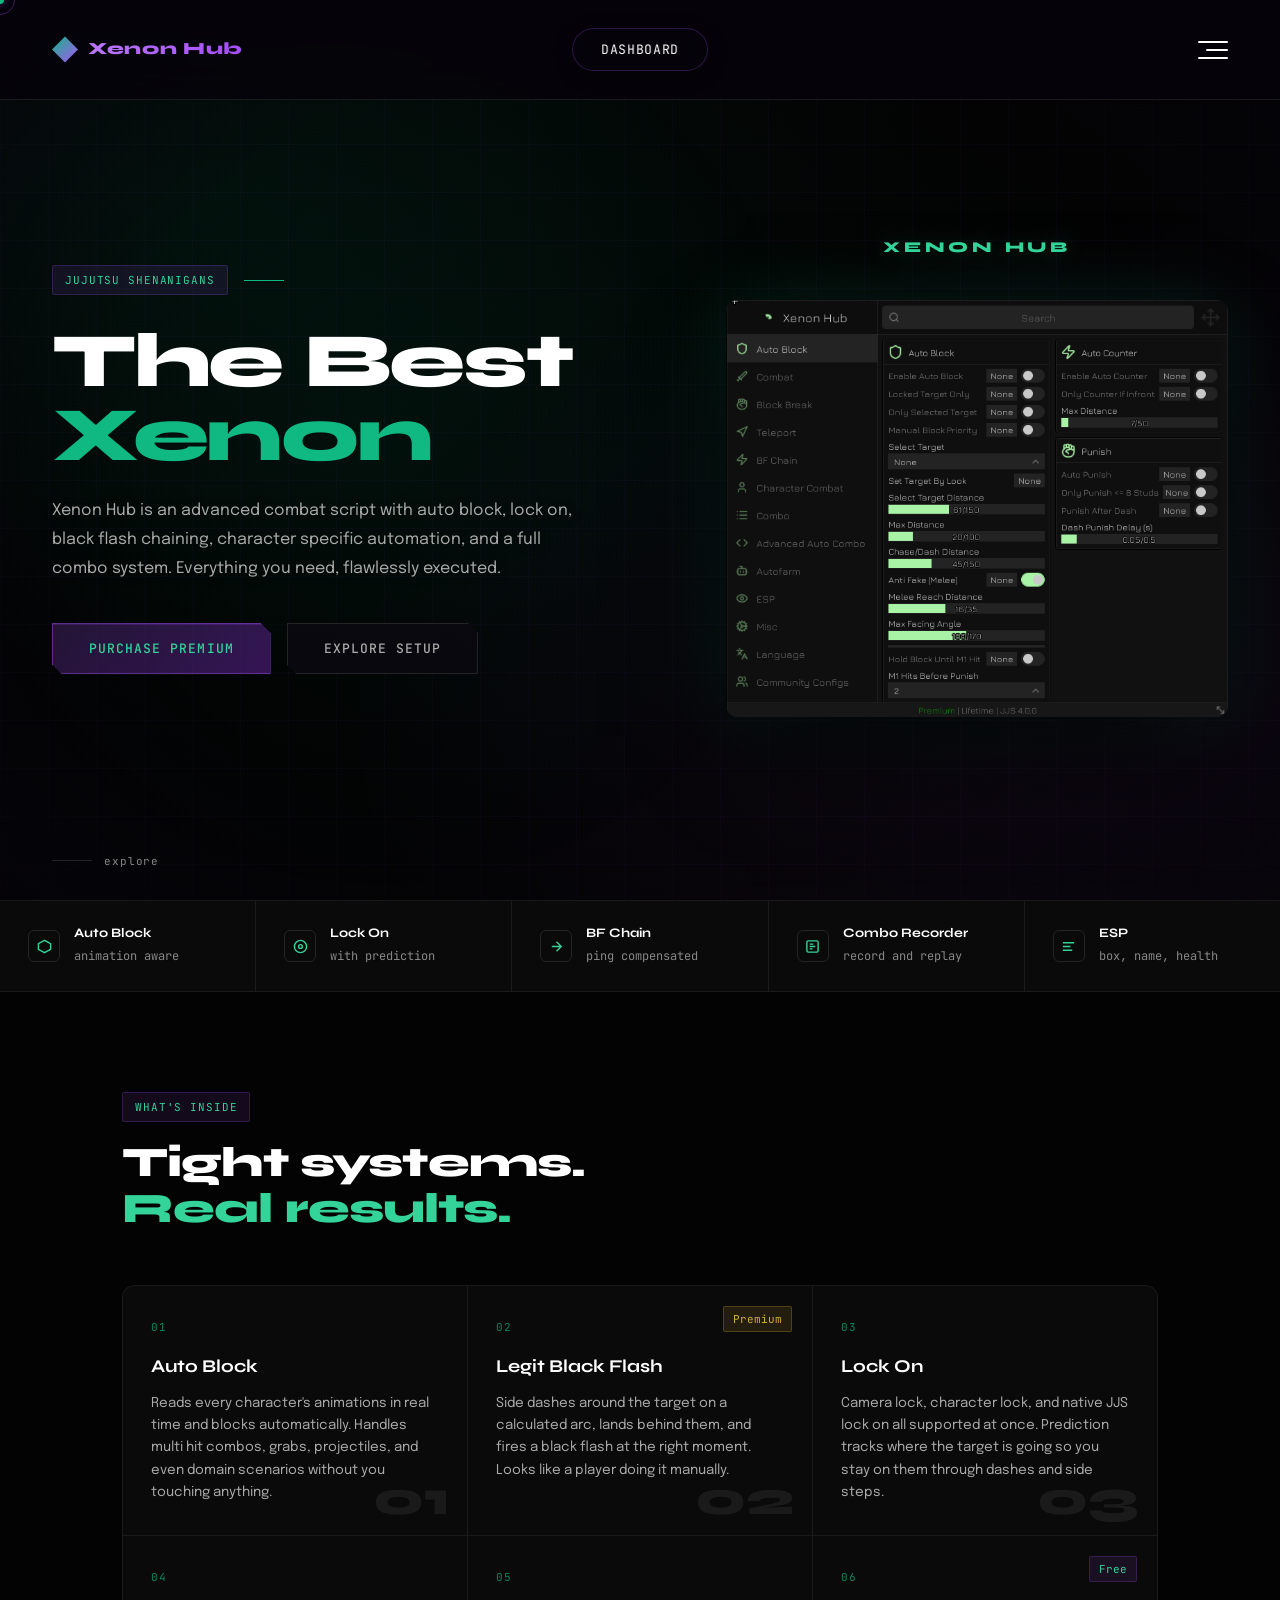
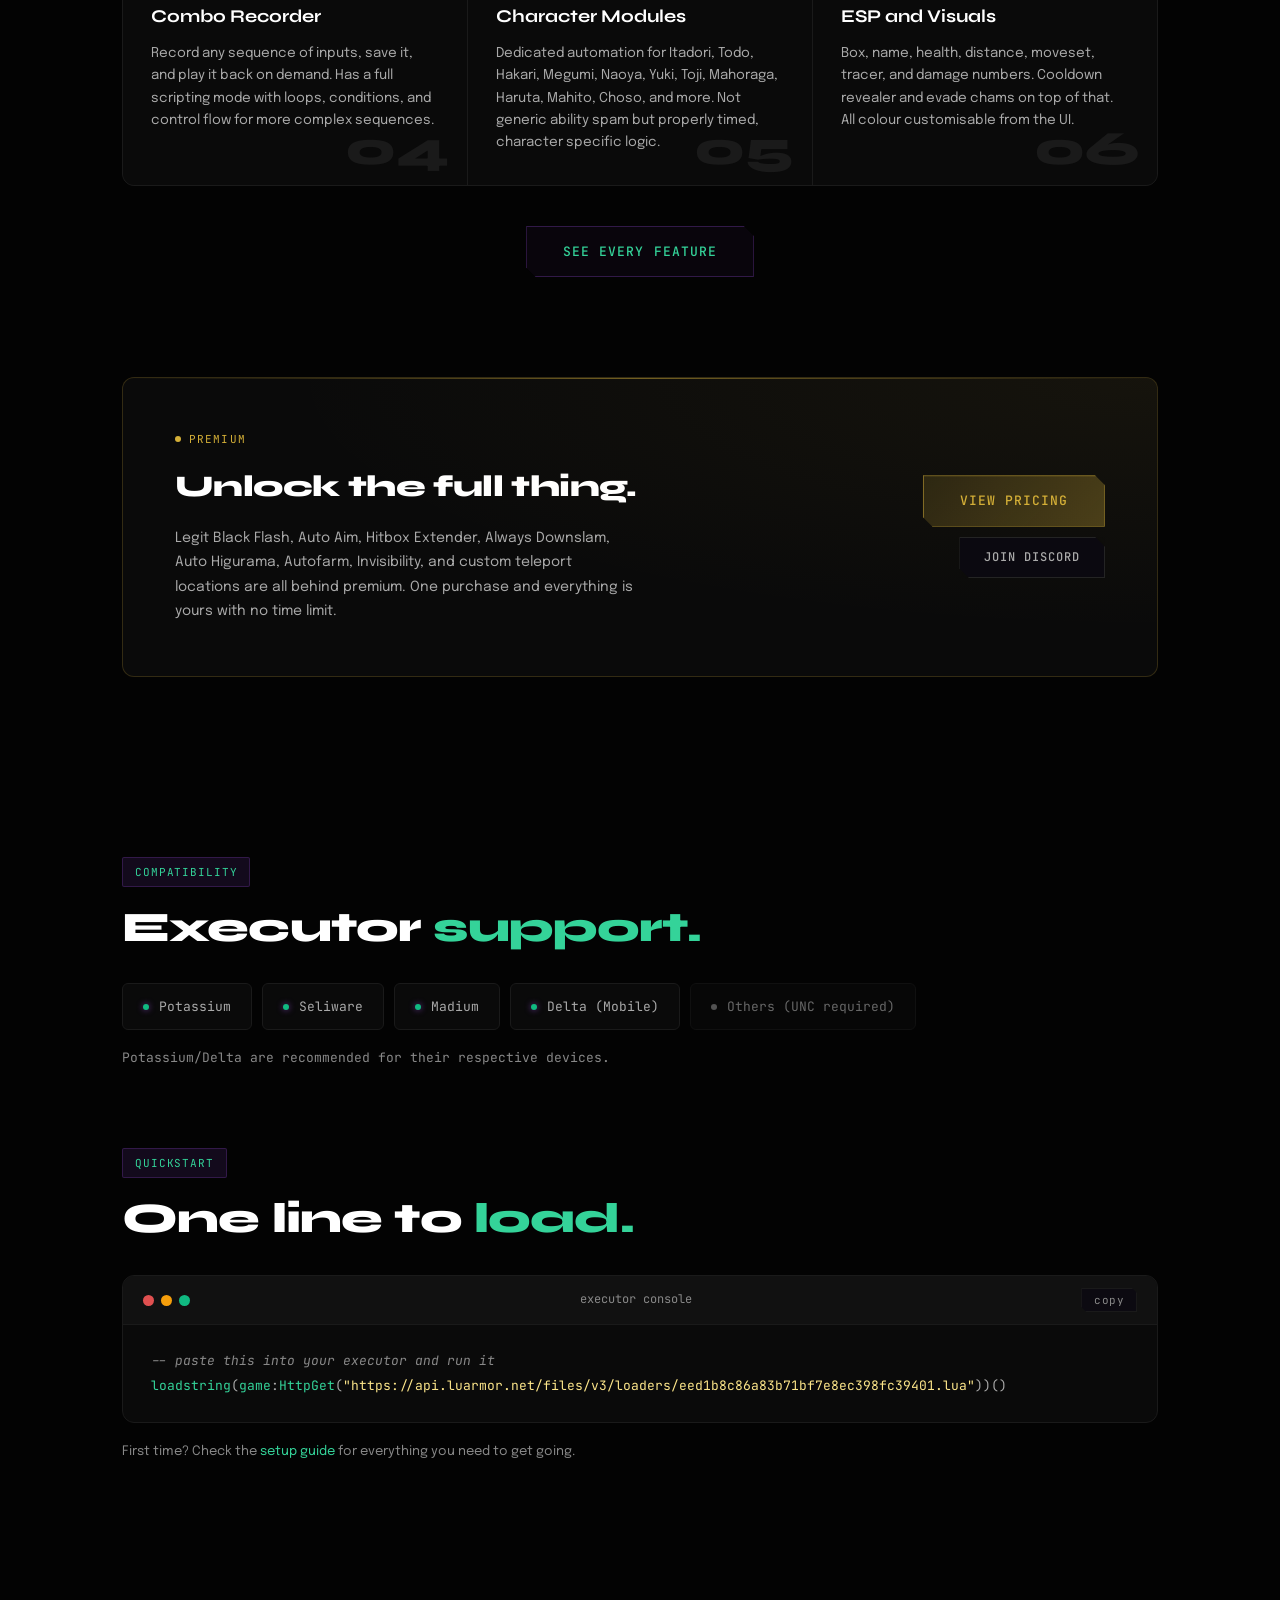
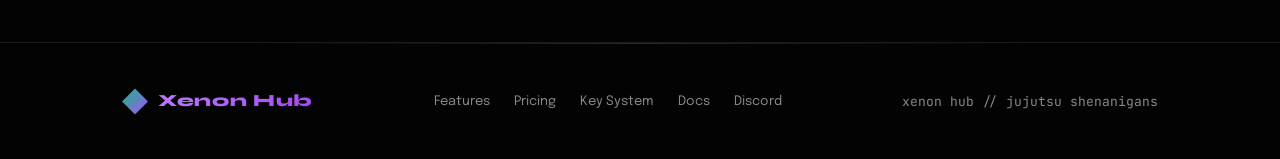
==== commit b2a75cb3: "refactor: update executor list in docs and remove redundant feature description in index" ====
--- a/index.html
+++ b/index.html
@@ -1,1261 +1,1257 @@
-<!doctype html>
-<html lang="en">
-  <head>
-    <meta charset="UTF-8" />
-    <meta name="viewport" content="width=device-width, initial-scale=1.0" />
-    <title>Xenon Hub — JJS Combat Script</title>
-    <link rel="icon" type="image/png" href="logo2.png" />
-    <link rel="stylesheet" href="style.css" />
-    <style>
-      .hero {
-        min-height: 100vh;
-        display: flex;
-        flex-direction: column;
-        justify-content: center;
-        padding: 130px 0 80px;
-        position: relative;
-        overflow: hidden;
-      }
-      .hero-glow {
-        position: absolute;
-        top: -10%;
-        left: 50%;
-        transform: translateX(-50%);
-        width: 700px;
-        height: 500px;
-        background: radial-gradient(
-          ellipse,
-          rgba(168, 85, 247, 0.1) 0%,
-          transparent 70%
-        );
-        pointer-events: none;
-      }
-      .hero-eyebrow {
-        display: flex;
-        align-items: center;
-        gap: 16px;
-        margin-bottom: 30px;
-      }
-      .hero-eyebrow-line {
-        width: 40px;
-        height: 1px;
-        background: var(--accent);
-      }
-
-      .hero h1 {
-        font-family: "Syne", sans-serif;
-        font-weight: 800;
-        font-size: clamp(50px, 7vw, 92px);
-        line-height: 0.96;
-        letter-spacing: -0.03em;
-        color: var(--text);
-        margin-bottom: 28px;
-      }
-      .hero h1 .accent {
-        color: var(--accent-light);
-        display: block;
-      }
-
-      .hero-desc {
-        font-size: 16px;
-        color: var(--text-dim);
-        max-width: 500px;
-        line-height: 1.75;
-        margin-bottom: 44px;
-      }
-      .hero-actions {
-        display: flex;
-        align-items: center;
-        gap: 14px;
-        flex-wrap: wrap;
-      }
-
-      .hero-stats {
-        display: flex;
-        margin-top: 80px;
-        border: 1px solid var(--border);
-        border-radius: var(--radius-lg);
-        overflow: hidden;
-        max-width: 580px;
-        background: var(--surface);
-      }
-      .hero-stat {
-        flex: 1;
-        padding: 22px 28px;
-        border-right: 1px solid var(--border);
-      }
-      .hero-stat:last-child {
-        border-right: none;
-      }
-      .hero-stat-num {
-        font-family: "Syne", sans-serif;
-        font-size: 30px;
-        font-weight: 800;
-        color: var(--text);
-        letter-spacing: -0.02em;
-      }
-      .hero-stat-num span {
-        color: var(--accent-light);
-      }
-      .hero-stat-label {
-        font-size: 12px;
-        color: var(--text-muted);
-        margin-top: 3px;
-        font-family: "JetBrains Mono", monospace;
-        letter-spacing: 0.04em;
-      }
-
-      .scroll-indicator {
-        position: absolute;
-        bottom: 36px;
-        left: 52px;
-        display: flex;
-        align-items: center;
-        gap: 12px;
-        font-family: "JetBrains Mono", monospace;
-        font-size: 11px;
-        color: var(--text-muted);
-        letter-spacing: 0.08em;
-      }
-      .scroll-line {
-        width: 40px;
-        height: 1px;
-        background: var(--border2);
-        position: relative;
-        overflow: hidden;
-      }
-      .scroll-line::after {
-        content: "";
-        position: absolute;
-        top: 0;
-        left: -100%;
-        width: 100%;
-        height: 100%;
-        background: var(--accent);
-        animation: slideRight 2.2s ease infinite;
-      }
-
-      .strip {
-        border-top: 1px solid var(--border);
-        border-bottom: 1px solid var(--border);
-        background: var(--surface);
-      }
-      .strip-inner {
-        display: flex;
-      }
-      .strip-item {
-        flex: 1;
-        padding: 22px 28px;
-        border-right: 1px solid var(--border);
-        display: flex;
-        align-items: center;
-        gap: 14px;
-        transition: background 0.2s;
-      }
-      .strip-item:last-child {
-        border-right: none;
-      }
-      .strip-item:hover {
-        background: var(--surface2);
-      }
-      .strip-icon {
-        width: 32px;
-        height: 32px;
-        display: flex;
-        align-items: center;
-        justify-content: center;
-        border: 1px solid var(--border2);
-        border-radius: var(--radius);
-        flex-shrink: 0;
-        color: var(--accent-light);
-      }
-      .strip-icon svg {
-        width: 15px;
-        height: 15px;
-      }
-      .strip-text strong {
-        display: block;
-        font-family: "Syne", sans-serif;
-        font-size: 13px;
-        font-weight: 700;
-        color: var(--text);
-      }
-      .strip-text span {
-        font-size: 12px;
-        color: var(--text-muted);
-        font-family: "JetBrains Mono", monospace;
-      }
-
-      .features-section {
-        padding: 100px 0;
-      }
-      .section-header {
-        display: flex;
-        align-items: flex-end;
-        justify-content: space-between;
-        margin-bottom: 52px;
-        flex-wrap: wrap;
-        gap: 20px;
-      }
-      .section-sub {
-        color: var(--text-muted);
-        font-size: 13px;
-        max-width: 300px;
-        text-align: right;
-        line-height: 1.6;
-      }
-
-      .features-grid {
-        display: grid;
-        grid-template-columns: repeat(3, 1fr);
-        gap: 1px;
-        background: var(--border);
-        border: 1px solid var(--border);
-        border-radius: var(--radius-lg);
-        overflow: hidden;
-      }
-      .feat-card {
-        background: var(--surface);
-        padding: 32px 28px;
-        transition: background 0.25s;
-        position: relative;
-        overflow: hidden;
-      }
-      .feat-card:hover {
-        background: var(--surface2);
-      }
-      .feat-card::before {
-        content: "";
-        position: absolute;
-        inset: 0;
-        background: linear-gradient(
-          135deg,
-          rgba(168, 85, 247, 0.04),
-          transparent
-        );
-        opacity: 0;
-        transition: opacity 0.3s;
-      }
-      .feat-card:hover::before {
-        opacity: 1;
-      }
-      .feat-card-num {
-        font-family: "JetBrains Mono", monospace;
-        font-size: 11px;
-        letter-spacing: 0.1em;
-        color: var(--accent);
-        margin-bottom: 16px;
-        opacity: 0.7;
-      }
-      .feat-card h3 {
-        font-family: "Syne", sans-serif;
-        font-size: 18px;
-        font-weight: 700;
-        color: var(--text);
-        margin-bottom: 10px;
-      }
-      .feat-card p {
-        font-size: 13.5px;
-        color: var(--text-dim);
-        line-height: 1.65;
-      }
-      .feat-card-bg-num {
-        position: absolute;
-        bottom: 12px;
-        right: 18px;
-        font-family: "Syne", sans-serif;
-        font-size: 48px;
-        font-weight: 800;
-        color: var(--border);
-        line-height: 1;
-        pointer-events: none;
-        transition: color 0.3s;
-      }
-      .feat-card:hover .feat-card-bg-num {
-        color: var(--border2);
-      }
-      .feat-card-badge {
-        position: absolute;
-        top: 20px;
-        right: 20px;
-      }
-
-      .premium-callout {
-        background: var(--surface);
-        border: 1px solid rgba(212, 175, 55, 0.2);
-        border-radius: var(--radius-lg);
-        padding: 52px;
-        display: grid;
-        grid-template-columns: 1fr auto;
-        align-items: center;
-        gap: 40px;
-        position: relative;
-        overflow: hidden;
-      }
-      .premium-callout::before {
-        content: "";
-        position: absolute;
-        inset: 0;
-        background: radial-gradient(
-          ellipse at top right,
-          rgba(212, 175, 55, 0.06) 0%,
-          transparent 60%
-        );
-        pointer-events: none;
-      }
-      .premium-callout::after {
-        content: "";
-        position: absolute;
-        top: 0;
-        left: 0;
-        right: 0;
-        height: 1px;
-        background: linear-gradient(
-          90deg,
-          transparent,
-          rgba(212, 175, 55, 0.5),
-          transparent
-        );
-      }
-      .prem-label {
-        display: flex;
-        align-items: center;
-        gap: 8px;
-        font-family: "JetBrains Mono", monospace;
-        font-size: 11px;
-        letter-spacing: 0.1em;
-        text-transform: uppercase;
-        color: var(--premium);
-        margin-bottom: 14px;
-      }
-      .prem-dot {
-        width: 6px;
-        height: 6px;
-        background: var(--premium);
-        border-radius: 50%;
-        animation: pulse 2s infinite;
-      }
-      .premium-callout h2 {
-        font-family: "Syne", sans-serif;
-        font-size: 30px;
-        font-weight: 800;
-        color: var(--text);
-        margin-bottom: 14px;
-        letter-spacing: -0.02em;
-      }
-      .premium-callout p {
-        font-size: 14px;
-        color: var(--text-dim);
-        max-width: 460px;
-        line-height: 1.75;
-      }
-      .prem-actions {
-        display: flex;
-        flex-direction: column;
-        gap: 10px;
-        align-items: flex-end;
-        flex-shrink: 0;
-      }
-      .btn-premium {
-        background: linear-gradient(
-          135deg,
-          rgba(212, 175, 55, 0.15),
-          rgba(212, 175, 55, 0.3)
-        );
-        color: var(--premium);
-        border: 1px solid rgba(212, 175, 55, 0.4);
-        font-family: "JetBrains Mono", monospace;
-        box-shadow:
-          0 0 20px rgba(212, 175, 55, 0.1),
-          inset 0 1px 0 rgba(212, 175, 55, 0.1);
-      }
-      .btn-premium:hover {
-        box-shadow:
-          0 0 30px rgba(212, 175, 55, 0.25),
-          0 0 60px rgba(212, 175, 55, 0.08);
-        text-shadow: 0 0 12px rgba(212, 175, 55, 0.5);
-        border-color: rgba(212, 175, 55, 0.7);
-        transform: translateY(-1px);
-      }
-
-      .compat-section {
-        padding: 80px 0;
-      }
-      .compat-grid {
-        display: flex;
-        gap: 10px;
-        flex-wrap: wrap;
-      }
-      .compat-item {
-        display: flex;
-        align-items: center;
-        gap: 10px;
-        padding: 12px 20px;
-        background: var(--surface);
-        border: 1px solid var(--border);
-        border-radius: var(--radius);
-        font-family: "JetBrains Mono", monospace;
-        font-size: 13px;
-        color: var(--text-dim);
-        transition:
-          border-color 0.2s,
-          color 0.2s;
-      }
-      .compat-item:hover {
-        border-color: rgba(168, 85, 247, 0.35);
-        color: var(--text);
-      }
-      .compat-dot {
-        width: 6px;
-        height: 6px;
-        background: var(--accent);
-        border-radius: 50%;
-        box-shadow: 0 0 6px rgba(168, 85, 247, 0.6);
-      }
-
-      .quickstart {
-        padding: 0 0 100px;
-      }
-      .code-block {
-        background: var(--surface);
-        border: 1px solid var(--border);
-        border-radius: var(--radius-lg);
-        overflow: hidden;
-      }
-      .code-header {
-        padding: 12px 20px;
-        border-bottom: 1px solid var(--border);
-        display: flex;
-        align-items: center;
-        justify-content: space-between;
-        background: var(--surface2);
-      }
-      .code-dots {
-        display: flex;
-        gap: 7px;
-      }
-      .code-dot {
-        width: 11px;
-        height: 11px;
-        border-radius: 50%;
-      }
-      .code-dot:nth-child(1) {
-        background: #e05050;
-      }
-      .code-dot:nth-child(2) {
-        background: #f59e0b;
-      }
-      .code-dot:nth-child(3) {
-        background: var(--accent);
-      }
-      .code-filename {
-        font-family: "JetBrains Mono", monospace;
-        font-size: 12px;
-        color: var(--text-muted);
-      }
-      .copy-btn {
-        font-family: "JetBrains Mono", monospace;
-        font-size: 11px;
-        color: var(--text-muted);
-        background: rgba(12, 9, 18, 0.8);
-        border: 1px solid var(--border);
-        padding: 4px 12px;
-        border-radius: 0;
-        cursor: none;
-        transition: all 0.25s;
-        clip-path: polygon(
-          0 0,
-          calc(100% - 5px) 0,
-          100% 5px,
-          100% 100%,
-          5px 100%,
-          0 calc(100% - 5px)
-        );
-        letter-spacing: 0.04em;
-      }
-      .copy-btn:hover {
-        border-color: var(--accent);
-        color: var(--accent-light);
-        text-shadow: 0 0 8px rgba(168, 85, 247, 0.4);
-        box-shadow: 0 0 10px rgba(168, 85, 247, 0.1);
-      }
-      .code-body {
-        padding: 24px 28px;
-        font-family: "JetBrains Mono", monospace;
-        font-size: 13px;
-        line-height: 1.9;
-        color: var(--text-dim);
-        overflow-x: auto;
-      }
-      .code-body .cm {
-        color: var(--text-muted);
-        font-style: italic;
-      }
-      .code-body .fn {
-        color: var(--accent-light);
-      }
-      .code-body .st {
-        color: #fde68a;
-      }
-
-      @media (max-width: 960px) {
-        .features-grid {
-          grid-template-columns: repeat(2, 1fr);
-        }
-        .premium-callout {
-          grid-template-columns: 1fr;
-        }
-        .prem-actions {
-          align-items: flex-start;
-        }
-        .strip-inner {
-          flex-wrap: wrap;
-        }
-        .strip-item {
-          border-bottom: 1px solid var(--border);
-          border-right: none;
-          min-width: 50%;
-        }
-      }
-      @media (max-width: 600px) {
-        .features-grid {
-          grid-template-columns: 1fr;
-        }
-        .hero-stats {
-          display: none;
-        }
-        .scroll-indicator {
-          display: none;
-        }
-      }
-
-      /* --- Modern UI Additions --- */
-      .nav-modern {
-        position: absolute;
-        top: 0;
-        left: 0;
-        right: 0;
-        height: 100px;
-        display: flex;
-        align-items: center;
-        justify-content: space-between;
-        padding: 0 52px;
-        z-index: 300;
-        pointer-events: none;
-      }
-      .nav-modern > * {
-        pointer-events: auto;
-      }
-
-      .dashboard-btn {
-        position: absolute;
-        left: 50%;
-        transform: translateX(-50%);
-        background: rgba(6, 4, 10, 0.6);
-        backdrop-filter: blur(16px);
-        -webkit-backdrop-filter: blur(16px);
-        border: 1px solid rgba(168, 85, 247, 0.25);
-        color: var(--text);
-        font-family: "JetBrains Mono", monospace;
-        font-size: 13px;
-        padding: 10px 28px;
-        border-radius: 40px;
-        text-decoration: none;
-        transition: all 0.3s ease;
-        letter-spacing: 0.05em;
-        text-transform: uppercase;
-        box-shadow: 0 4px 20px rgba(0, 0, 0, 0.3);
-      }
-      .dashboard-btn:hover {
-        background: rgba(168, 85, 247, 0.15);
-        border-color: rgba(168, 85, 247, 0.5);
-        box-shadow: 0 0 24px rgba(168, 85, 247, 0.3);
-        color: #fff;
-      }
-
-      .menu-trigger {
-        display: flex;
-        flex-direction: column;
-        gap: 6px;
-        background: none;
-        border: none;
-        cursor: none;
-        width: 40px;
-        align-items: flex-end;
-        z-index: 301;
-      }
-      .menu-trigger span {
-        display: block;
-        height: 2px;
-        background: var(--text);
-        border-radius: 2px;
-        transition: all 0.3s cubic-bezier(0.4, 0, 0.2, 1);
-      }
-      .menu-trigger span:nth-child(1) {
-        width: 30px;
-      }
-      .menu-trigger span:nth-child(2) {
-        width: 22px;
-      }
-      .menu-trigger span:nth-child(3) {
-        width: 30px;
-      }
-      .menu-trigger:hover span {
-        width: 30px;
-        background: var(--accent-light);
-      }
-
-      .menu-trigger.active span:nth-child(1) {
-        transform: translateY(8px) rotate(45deg);
-        width: 30px;
-      }
-      .menu-trigger.active span:nth-child(2) {
-        opacity: 0;
-      }
-      .menu-trigger.active span:nth-child(3) {
-        transform: translateY(-8px) rotate(-45deg);
-        width: 30px;
-      }
-
-      .fullscreen-menu {
-        position: fixed;
-        inset: 0;
-        background: rgba(6, 4, 10, 0.85);
-        backdrop-filter: blur(25px);
-        -webkit-backdrop-filter: blur(25px);
-        z-index: 200;
-        opacity: 0;
-        pointer-events: none;
-        transition: opacity 0.5s ease;
-        display: flex;
-        align-items: center;
-        justify-content: center;
-      }
-      .fullscreen-menu.active {
-        opacity: 1;
-        pointer-events: auto;
-      }
-      .menu-inner {
-        display: flex;
-        flex-direction: column;
-        gap: 20px;
-        text-align: center;
-        transform: translateY(40px);
-        transition: transform 0.6s cubic-bezier(0.16, 1, 0.3, 1);
-      }
-      .fullscreen-menu.active .menu-inner {
-        transform: translateY(0);
-      }
-      .menu-inner a {
-        font-family: "Syne", sans-serif;
-        font-size: 52px;
-        font-weight: 800;
-        color: var(--text-dim);
-        text-decoration: none;
-        letter-spacing: -0.02em;
-        transition: all 0.3s;
-      }
-      .menu-inner a:hover {
-        color: var(--text);
-        transform: scale(1.05);
-        text-shadow: 0 0 30px rgba(168, 85, 247, 0.4);
-      }
-
-      /* Mobile Checks for Navigation */
-      @media (max-width: 800px) {
-        .nav-modern {
-          padding: 0 24px;
-        }
-        .dashboard-btn {
-          display: none;
-        }
-        .menu-inner a {
-          font-size: 34px;
-        }
-      }
-
-      .hero-modern {
-        position: relative;
-        min-height: 100vh;
-        display: grid;
-        grid-template-columns: 1.1fr 0.9fr;
-        align-items: center;
-        gap: 60px;
-        padding: 50px 52px;
-        max-width: 1400px;
-        margin: 0 auto;
-        overflow: hidden;
-        z-index: 10;
-      }
-      .hero-bg-lights {
-        position: absolute;
-        top: 50%;
-        left: 30%;
-        transform: translate(-50%, -50%);
-        width: 120vh;
-        height: 120vh;
-        background: radial-gradient(
-          circle,
-          rgba(16, 185, 129, 0.04) 0%,
-          transparent 60%
-        );
-        pointer-events: none;
-        z-index: 0;
-      }
-
-      .hero-modern-content {
-        position: relative;
-        z-index: 15;
-        padding-right: 20px;
-        margin-top: 40px;
-      }
-      .hero-modern-content h1 {
-        font-family: "Syne", sans-serif;
-        font-weight: 800;
-        font-size: clamp(50px, 6vw, 88px);
-        line-height: 0.96;
-        letter-spacing: -0.03em;
-        color: var(--text);
-        margin-bottom: 24px;
-      }
-      .hero-modern-content h1 .accent {
-        color: var(--accent);
-        display: block;
-      }
-      .hero-modern-content .hero-desc {
-        font-size: 16px;
-        color: var(--text-dim);
-        line-height: 1.8;
-        margin-bottom: 40px;
-        text-shadow: 0 2px 10px rgba(0, 0, 0, 0.5);
-        max-width: 520px;
-      }
-      .hero-modern-actions {
-        display: flex;
-        gap: 16px;
-      }
-
-      .hero-3d-composer {
-        position: relative;
-        width: 100%;
-        display: flex;
-        flex-direction: column;
-        align-items: center;
-        justify-content: center;
-        z-index: 10;
-        perspective: 1200px;
-        margin-top: 60px;
-      }
-      .hero-script-label {
-        font-family: "Syne", sans-serif;
-        color: var(--accent-light);
-        font-size: 15px;
-        font-weight: 800;
-        letter-spacing: 0.25em;
-        text-transform: uppercase;
-        margin-bottom: 40px;
-        z-index: 12;
-        text-shadow: 0 0 20px rgba(16, 185, 129, 0.3);
-      }
-
-      .script-wrapper {
-        position: relative;
-        z-index: 11;
-        width: 100%;
-        max-width: 580px;
-        transform-style: preserve-3d;
-        animation: float3d 8s ease-in-out infinite;
-      }
-      @keyframes float3d {
-        0%,
-        100% {
-          transform: rotateX(8deg) rotateY(-14deg) rotateZ(3deg) translateY(0);
-        }
-        50% {
-          transform: rotateX(4deg) rotateY(-8deg) rotateZ(1deg)
-            translateY(-24px);
-        }
-      }
-      .script-img {
-        width: 100%;
-        height: auto;
-        border-radius: 12px;
-        box-shadow:
-          0 40px 100px -20px rgba(0, 0, 0, 0.9),
-          0 0 80px rgba(16, 185, 129, 0.15),
-          inset 0 0 0 1px rgba(255, 255, 255, 0.08);
-      }
-
-      @media (max-width: 1024px) {
-        .hero-modern {
-          grid-template-columns: 1fr;
-          text-align: center;
-          padding: 140px 20px 60px;
-          gap: 40px;
-        }
-        .hero-modern-content {
-          padding-right: 0;
-          display: flex;
-          flex-direction: column;
-          align-items: center;
-        }
-        .hero-modern-actions {
-          justify-content: center;
-        }
-        .script-wrapper {
-          max-width: 480px;
-        }
-      }
-    </style>
-  </head>
-  <body>
-    <div class="cursor" id="cursor"></div>
-    <div class="cursor-ring" id="cursorRing"></div>
-
-    <nav class="nav-modern">
-      <a href="index.html" class="nav-logo">
-        <div class="logo-mark"></div>
-        Xenon Hub
-      </a>
-
-
-
-      <button class="menu-trigger" aria-label="Menu">
-        <span></span><span></span><span></span>
-      </button>
-    </nav>
-
-    <div class="fullscreen-menu" id="fsMenu">
-      <div class="menu-inner">
-        <a href="index.html">Home</a>
-        <a href="features.html">Features</a>
-        <a href="pricing.html">Pricing</a>
-        <a href="keysystem.html">Key System</a>
-        <a href="docs.html">Docs</a>
-        <a href="discord.html">Discord</a>
-      </div>
-    </div>
-
-    <section class="hero-modern" id="hero">
-      <div class="hero-bg-lights"></div>
-
-      <div class="hero-modern-content">
-        <div class="hero-eyebrow animate-fade-up">
-          <div class="tag">Jujutsu Shenanigans</div>
-          <div class="hero-eyebrow-line"></div>
-        </div>
-        <h1 class="animate-fade-up delay-1">
-          The Best
-          <span class="accent">Xenon</span>
-        </h1>
-        <p class="hero-desc animate-fade-up delay-2">
-          Xenon Hub is an advanced combat script with auto block, lock on, black
-          flash chaining, character specific automation, and a full combo
-          system. Everything you need, flawlessly executed.
-        </p>
-        <div class="hero-modern-actions animate-fade-up delay-3">
-          <a href="pricing.html" class="btn btn-primary btn-large"
-            >Purchase Premium</a
-          >
-          <a href="docs.html" class="btn btn-ghost btn-large">Explore Setup</a>
-        </div>
-      </div>
-
-      <div class="hero-3d-composer animate-fade-up delay-4">
-        <div class="hero-script-label">Xenon Hub</div>
-        <div class="script-wrapper">
-          <img src="script.png" alt="Xenon UI" class="script-img" />
-        </div>
-      </div>
-
-      <div
-        class="scroll-indicator"
-        style="bottom: 30px; left: 52px; z-index: 20"
-      >
-        <div class="scroll-line"></div>
-        <span>explore</span>
-      </div>
-    </section>
-
-    <div class="strip">
-      <div class="strip-inner">
-        <div class="strip-item">
-          <div class="strip-icon">
-            <svg
-              viewBox="0 0 16 16"
-              fill="none"
-              stroke="currentColor"
-              stroke-width="1.5"
-            >
-              <path d="M8 1.5L1.5 5v6L8 14.5l6.5-3.5V5z" />
-            </svg>
-          </div>
-          <div class="strip-text">
-            <strong>Auto Block</strong>
-            <span>animation aware</span>
-          </div>
-        </div>
-        <div class="strip-item">
-          <div class="strip-icon">
-            <svg
-              viewBox="0 0 16 16"
-              fill="none"
-              stroke="currentColor"
-              stroke-width="1.5"
-            >
-              <circle cx="8" cy="8" r="6.5" />
-              <circle cx="8" cy="8" r="2" />
-            </svg>
-          </div>
-          <div class="strip-text">
-            <strong>Lock On</strong>
-            <span>with prediction</span>
-          </div>
-        </div>
-        <div class="strip-item">
-          <div class="strip-icon">
-            <svg
-              viewBox="0 0 16 16"
-              fill="none"
-              stroke="currentColor"
-              stroke-width="1.5"
-            >
-              <path d="M3 8h10M8 3l5 5-5 5" />
-            </svg>
-          </div>
-          <div class="strip-text">
-            <strong>BF Chain</strong>
-            <span>ping compensated</span>
-          </div>
-        </div>
-        <div class="strip-item">
-          <div class="strip-icon">
-            <svg
-              viewBox="0 0 16 16"
-              fill="none"
-              stroke="currentColor"
-              stroke-width="1.5"
-            >
-              <rect x="2" y="2" width="12" height="12" rx="1.5" />
-              <path d="M5 8h6M5 5.5h4M5 10.5h3" />
-            </svg>
-          </div>
-          <div class="strip-text">
-            <strong>Combo Recorder</strong>
-            <span>record and replay</span>
-          </div>
-        </div>
-        <div class="strip-item">
-          <div class="strip-icon">
-            <svg
-              viewBox="0 0 16 16"
-              fill="none"
-              stroke="currentColor"
-              stroke-width="1.5"
-            >
-              <path d="M2 4h12M2 8h8M2 12h10" />
-            </svg>
-          </div>
-          <div class="strip-text">
-            <strong>ESP</strong>
-            <span>box, name, health</span>
-          </div>
-        </div>
-      </div>
-    </div>
-
-    <section class="features-section">
-      <div class="container">
-        <div class="section-header animate-fade-up">
-          <div>
-            <div class="tag" style="margin-bottom: 18px">What's inside</div>
-            <h2 class="section-title">
-              Tight systems.<br /><span>Real results.</span>
-            </h2>
-          </div>
-          <p class="section-sub">
-            Every feature is built around how the game actually works, not how
-            you wish it worked.
-          </p>
-        </div>
-
-        <div class="features-grid animate-fade-up delay-2">
-          <div class="feat-card">
-            <div class="feat-card-num">01</div>
-            <h3>Auto Block</h3>
-            <p>
-              Reads every character's animations in real time and blocks
-              automatically. Handles multi hit combos, grabs, projectiles, and
-              even domain scenarios without you touching anything.
-            </p>
-            <div class="feat-card-bg-num">01</div>
-          </div>
-          <div class="feat-card">
-            <div class="feat-card-num">02</div>
-            <div class="feat-card-badge">
-              <span class="badge badge-premium">Premium</span>
-            </div>
-            <h3>Legit Black Flash</h3>
-            <p>
-              Side dashes around the target on a calculated arc, lands behind
-              them, and fires a black flash at the right moment. Looks like a
-              player doing it manually.
-            </p>
-            <div class="feat-card-bg-num">02</div>
-          </div>
-          <div class="feat-card">
-            <div class="feat-card-num">03</div>
-            <h3>Lock On</h3>
-            <p>
-              Camera lock, character lock, and native JJS lock on all supported
-              at once. Prediction tracks where the target is going so you stay
-              on them through dashes and side steps.
-            </p>
-            <div class="feat-card-bg-num">03</div>
-          </div>
-          <div class="feat-card">
-            <div class="feat-card-num">04</div>
-            <h3>Combo Recorder</h3>
-            <p>
-              Record any sequence of inputs, save it, and play it back on
-              demand. Has a full scripting mode with loops, conditions, and
-              control flow for more complex sequences.
-            </p>
-            <div class="feat-card-bg-num">04</div>
-          </div>
-          <div class="feat-card">
-            <div class="feat-card-num">05</div>
-            <h3>Character Modules</h3>
-            <p>
-              Dedicated automation for Itadori, Todo, Hakari, Megumi, Naoya,
-              Yuki, Toji, Mahoraga, Haruta, Mahito, Choso, and more. Not generic
-              ability spam but properly timed, character specific logic.
-            </p>
-            <div class="feat-card-bg-num">05</div>
-          </div>
-          <div class="feat-card">
-            <div class="feat-card-num">06</div>
-            <div class="feat-card-badge">
-              <span class="badge badge-free">Free</span>
-            </div>
-            <h3>ESP and Visuals</h3>
-            <p>
-              Box, name, health, distance, moveset, tracer, and damage numbers.
-              Cooldown revealer and evade chams on top of that. All colour
-              customisable from the UI.
-            </p>
-            <div class="feat-card-bg-num">06</div>
-          </div>
-        </div>
-
-        <div style="text-align: center; margin-top: 40px">
-          <a href="features.html" class="btn btn-outline btn-large"
-            >See every feature</a
-          >
-        </div>
-      </div>
-    </section>
-
-    <section style="padding: 0 0 100px">
-      <div class="container">
-        <div class="premium-callout animate-fade-up">
-          <div>
-            <div class="prem-label">
-              <div class="prem-dot"></div>
-              Premium
-            </div>
-            <h2>Unlock the full thing.</h2>
-            <p>
-              Legit Black Flash, Auto Aim, Hitbox Extender, Always Downslam,
-              Auto Higurama, Autofarm, Invisibility, and custom teleport
-              locations are all behind premium. One purchase and everything is
-              yours with no time limit.
-            </p>
-          </div>
-          <div class="prem-actions">
-            <a href="pricing.html" class="btn btn-premium btn-large"
-              >View Pricing</a
-            >
-            <a href="discord.html" class="btn btn-ghost">Join Discord</a>
-          </div>
-        </div>
-      </div>
-    </section>
-
-    <section class="compat-section">
-      <div class="container">
-        <div style="margin-bottom: 32px" class="animate-fade-up">
-          <div class="tag" style="margin-bottom: 18px">Compatibility</div>
-          <h2 class="section-title">Executor <span>support.</span></h2>
-        </div>
-        <div class="compat-grid animate-fade-up delay-2">
-          <div class="compat-item">
-            <div class="compat-dot"></div>
-            Potassium
-          </div>
-          <div class="compat-item">
-            <div class="compat-dot"></div>
-            Seliware
-          </div>
-          <div class="compat-item">
-            <div class="compat-dot"></div>
-            Madium
-          </div>
-          <div class="compat-item">
-            <div class="compat-dot"></div>
-            Delta (Mobile)
-          </div>
-          <div class="compat-item" style="opacity: 0.6">
-            <div
-              class="compat-dot"
-              style="background: var(--text-muted); box-shadow: none"
-            ></div>
-            Others (UNC required)
-          </div>
-        </div>
-        <p
-          style="
-            margin-top: 16px;
-            font-size: 13px;
-            color: var(--text-muted);
-            font-family: &quot;JetBrains Mono&quot;, monospace;
-          "
-        >
-          Potassium/Delta are recommended for their respective devices.
-        </p>
-      </div>
-    </section>
-
-    <section class="quickstart">
-      <div class="container">
-        <div style="margin-bottom: 32px" class="animate-fade-up">
-          <div class="tag" style="margin-bottom: 18px">Quickstart</div>
-          <h2 class="section-title">One line to <span>load.</span></h2>
-        </div>
-        <div class="code-block animate-fade-up delay-2">
-          <div class="code-header">
-            <div class="code-dots">
-              <div class="code-dot"></div>
-              <div class="code-dot"></div>
-              <div class="code-dot"></div>
-            </div>
-            <div class="code-filename">executor console</div>
-            <button class="copy-btn" id="copyBtn">copy</button>
-          </div>
-          <div class="code-body">
-            <span class="cm">-- paste this into your executor and run it</span
-            ><br />
-            <span class="fn">loadstring</span>(<span class="fn">game</span
-            >:<span class="fn">HttpGet</span>(<span class="st"
-              >"https://api.luarmor.net/files/v3/loaders/eed1b8c86a83b71bf7e8ec398fc39401.lua"</span
-            >))()
-          </div>
-        </div>
-        <p style="margin-top: 18px; font-size: 13px; color: var(--text-muted)">
-          First time? Check the
-          <a
-            href="docs.html"
-            style="color: var(--accent-light); text-decoration: none"
-            >setup guide</a
-          >
-          for everything you need to get going.
-        </p>
-      </div>
-    </section>
-
-    <footer>
-      <div class="container">
-        <div class="footer-inner">
-          <a href="index.html" class="nav-logo">
-            <div class="logo-mark"></div>
-            Xenon Hub
-          </a>
-          <ul class="footer-links">
-            <li><a href="features.html">Features</a></li>
-            <li><a href="pricing.html">Pricing</a></li>
-            <li><a href="keysystem.html">Key System</a></li>
-            <li><a href="docs.html">Docs</a></li>
-            <li><a href="discord.html">Discord</a></li>
-          </ul>
-          <div class="footer-copy">xenon hub // jujutsu shenanigans</div>
-        </div>
-      </div>
-    </footer>
-
-    <script src="smooth-scroll.js"></script>
-    <script>
-      // Modern full screen menu toggle
-      const menuTrigger = document.querySelector(".menu-trigger");
-      const fsMenu = document.getElementById("fsMenu");
-      menuTrigger.addEventListener("click", function () {
-        this.classList.toggle("active");
-        fsMenu.classList.toggle("active");
-        if (fsMenu.classList.contains("active")) {
-          document.body.style.overflow = "hidden";
-        } else {
-          document.body.style.overflow = "";
-        }
-      });
-      document.querySelectorAll(".menu-inner a").forEach((link) => {
-        link.addEventListener("click", () => {
-          menuTrigger.classList.remove("active");
-          fsMenu.classList.remove("active");
-          document.body.style.overflow = "";
-        });
-      });
-
-      const cursor = document.getElementById("cursor");
-      const ring = document.getElementById("cursorRing");
-      let mx = 0,
-        my = 0,
-        rx = 0,
-        ry = 0;
-      document.addEventListener("mousemove", (e) => {
-        mx = e.clientX;
-        my = e.clientY;
-      });
-      (function loop() {
-        cursor.style.left = mx + "px";
-        cursor.style.top = my + "px";
-        rx += (mx - rx) * 0.12;
-        ry += (my - ry) * 0.12;
-        ring.style.left = rx + "px";
-        ring.style.top = ry + "px";
-        requestAnimationFrame(loop);
-      })();
-
-      document.getElementById("copyBtn").addEventListener("click", function () {
-        navigator.clipboard
-          .writeText(
-            'loadstring(game:HttpGet("https://api.luarmor.net/files/v3/loaders/eed1b8c86a83b71bf7e8ec398fc39401.lua"))()',
-          )
-          .catch(() => {});
-        this.textContent = "copied!";
-        this.style.color = "var(--accent-light)";
-        setTimeout(() => {
-          this.textContent = "copy";
-          this.style.color = "";
-        }, 2000);
-      });
-
-      const obs = new IntersectionObserver(
-        (entries) => {
-          entries.forEach((e) => {
-            if (e.isIntersecting) {
-              e.target.style.opacity = "1";
-              e.target.style.transform = "translateY(0)";
-            }
-          });
-        },
-        { threshold: 0.08 },
-      );
-      document.querySelectorAll(".animate-fade-up").forEach((el) => {
-        el.style.opacity = "0";
-        el.style.transform = "translateY(20px)";
-        el.style.transition =
-          "opacity 0.7s cubic-bezier(0.16,1,0.3,1), transform 0.7s cubic-bezier(0.16,1,0.3,1)";
-        obs.observe(el);
-      });
-    </script>
-  </body>
-</html>
+<!doctype html>
+<html lang="en">
+  <head>
+    <meta charset="UTF-8" />
+    <meta name="viewport" content="width=device-width, initial-scale=1.0" />
+    <title>Xenon Hub — JJS Combat Script</title>
+    <link rel="icon" type="image/png" href="logo2.png" />
+    <link rel="stylesheet" href="style.css" />
+    <style>
+      .hero {
+        min-height: 100vh;
+        display: flex;
+        flex-direction: column;
+        justify-content: center;
+        padding: 130px 0 80px;
+        position: relative;
+        overflow: hidden;
+      }
+      .hero-glow {
+        position: absolute;
+        top: -10%;
+        left: 50%;
+        transform: translateX(-50%);
+        width: 700px;
+        height: 500px;
+        background: radial-gradient(
+          ellipse,
+          rgba(168, 85, 247, 0.1) 0%,
+          transparent 70%
+        );
+        pointer-events: none;
+      }
+      .hero-eyebrow {
+        display: flex;
+        align-items: center;
+        gap: 16px;
+        margin-bottom: 30px;
+      }
+      .hero-eyebrow-line {
+        width: 40px;
+        height: 1px;
+        background: var(--accent);
+      }
+
+      .hero h1 {
+        font-family: "Syne", sans-serif;
+        font-weight: 800;
+        font-size: clamp(50px, 7vw, 92px);
+        line-height: 0.96;
+        letter-spacing: -0.03em;
+        color: var(--text);
+        margin-bottom: 28px;
+      }
+      .hero h1 .accent {
+        color: var(--accent-light);
+        display: block;
+      }
+
+      .hero-desc {
+        font-size: 16px;
+        color: var(--text-dim);
+        max-width: 500px;
+        line-height: 1.75;
+        margin-bottom: 44px;
+      }
+      .hero-actions {
+        display: flex;
+        align-items: center;
+        gap: 14px;
+        flex-wrap: wrap;
+      }
+
+      .hero-stats {
+        display: flex;
+        margin-top: 80px;
+        border: 1px solid var(--border);
+        border-radius: var(--radius-lg);
+        overflow: hidden;
+        max-width: 580px;
+        background: var(--surface);
+      }
+      .hero-stat {
+        flex: 1;
+        padding: 22px 28px;
+        border-right: 1px solid var(--border);
+      }
+      .hero-stat:last-child {
+        border-right: none;
+      }
+      .hero-stat-num {
+        font-family: "Syne", sans-serif;
+        font-size: 30px;
+        font-weight: 800;
+        color: var(--text);
+        letter-spacing: -0.02em;
+      }
+      .hero-stat-num span {
+        color: var(--accent-light);
+      }
+      .hero-stat-label {
+        font-size: 12px;
+        color: var(--text-muted);
+        margin-top: 3px;
+        font-family: "JetBrains Mono", monospace;
+        letter-spacing: 0.04em;
+      }
+
+      .scroll-indicator {
+        position: absolute;
+        bottom: 36px;
+        left: 52px;
+        display: flex;
+        align-items: center;
+        gap: 12px;
+        font-family: "JetBrains Mono", monospace;
+        font-size: 11px;
+        color: var(--text-muted);
+        letter-spacing: 0.08em;
+      }
+      .scroll-line {
+        width: 40px;
+        height: 1px;
+        background: var(--border2);
+        position: relative;
+        overflow: hidden;
+      }
+      .scroll-line::after {
+        content: "";
+        position: absolute;
+        top: 0;
+        left: -100%;
+        width: 100%;
+        height: 100%;
+        background: var(--accent);
+        animation: slideRight 2.2s ease infinite;
+      }
+
+      .strip {
+        border-top: 1px solid var(--border);
+        border-bottom: 1px solid var(--border);
+        background: var(--surface);
+      }
+      .strip-inner {
+        display: flex;
+      }
+      .strip-item {
+        flex: 1;
+        padding: 22px 28px;
+        border-right: 1px solid var(--border);
+        display: flex;
+        align-items: center;
+        gap: 14px;
+        transition: background 0.2s;
+      }
+      .strip-item:last-child {
+        border-right: none;
+      }
+      .strip-item:hover {
+        background: var(--surface2);
+      }
+      .strip-icon {
+        width: 32px;
+        height: 32px;
+        display: flex;
+        align-items: center;
+        justify-content: center;
+        border: 1px solid var(--border2);
+        border-radius: var(--radius);
+        flex-shrink: 0;
+        color: var(--accent-light);
+      }
+      .strip-icon svg {
+        width: 15px;
+        height: 15px;
+      }
+      .strip-text strong {
+        display: block;
+        font-family: "Syne", sans-serif;
+        font-size: 13px;
+        font-weight: 700;
+        color: var(--text);
+      }
+      .strip-text span {
+        font-size: 12px;
+        color: var(--text-muted);
+        font-family: "JetBrains Mono", monospace;
+      }
+
+      .features-section {
+        padding: 100px 0;
+      }
+      .section-header {
+        display: flex;
+        align-items: flex-end;
+        justify-content: space-between;
+        margin-bottom: 52px;
+        flex-wrap: wrap;
+        gap: 20px;
+      }
+      .section-sub {
+        color: var(--text-muted);
+        font-size: 13px;
+        max-width: 300px;
+        text-align: right;
+        line-height: 1.6;
+      }
+
+      .features-grid {
+        display: grid;
+        grid-template-columns: repeat(3, 1fr);
+        gap: 1px;
+        background: var(--border);
+        border: 1px solid var(--border);
+        border-radius: var(--radius-lg);
+        overflow: hidden;
+      }
+      .feat-card {
+        background: var(--surface);
+        padding: 32px 28px;
+        transition: background 0.25s;
+        position: relative;
+        overflow: hidden;
+      }
+      .feat-card:hover {
+        background: var(--surface2);
+      }
+      .feat-card::before {
+        content: "";
+        position: absolute;
+        inset: 0;
+        background: linear-gradient(
+          135deg,
+          rgba(168, 85, 247, 0.04),
+          transparent
+        );
+        opacity: 0;
+        transition: opacity 0.3s;
+      }
+      .feat-card:hover::before {
+        opacity: 1;
+      }
+      .feat-card-num {
+        font-family: "JetBrains Mono", monospace;
+        font-size: 11px;
+        letter-spacing: 0.1em;
+        color: var(--accent);
+        margin-bottom: 16px;
+        opacity: 0.7;
+      }
+      .feat-card h3 {
+        font-family: "Syne", sans-serif;
+        font-size: 18px;
+        font-weight: 700;
+        color: var(--text);
+        margin-bottom: 10px;
+      }
+      .feat-card p {
+        font-size: 13.5px;
+        color: var(--text-dim);
+        line-height: 1.65;
+      }
+      .feat-card-bg-num {
+        position: absolute;
+        bottom: 12px;
+        right: 18px;
+        font-family: "Syne", sans-serif;
+        font-size: 48px;
+        font-weight: 800;
+        color: var(--border);
+        line-height: 1;
+        pointer-events: none;
+        transition: color 0.3s;
+      }
+      .feat-card:hover .feat-card-bg-num {
+        color: var(--border2);
+      }
+      .feat-card-badge {
+        position: absolute;
+        top: 20px;
+        right: 20px;
+      }
+
+      .premium-callout {
+        background: var(--surface);
+        border: 1px solid rgba(212, 175, 55, 0.2);
+        border-radius: var(--radius-lg);
+        padding: 52px;
+        display: grid;
+        grid-template-columns: 1fr auto;
+        align-items: center;
+        gap: 40px;
+        position: relative;
+        overflow: hidden;
+      }
+      .premium-callout::before {
+        content: "";
+        position: absolute;
+        inset: 0;
+        background: radial-gradient(
+          ellipse at top right,
+          rgba(212, 175, 55, 0.06) 0%,
+          transparent 60%
+        );
+        pointer-events: none;
+      }
+      .premium-callout::after {
+        content: "";
+        position: absolute;
+        top: 0;
+        left: 0;
+        right: 0;
+        height: 1px;
+        background: linear-gradient(
+          90deg,
+          transparent,
+          rgba(212, 175, 55, 0.5),
+          transparent
+        );
+      }
+      .prem-label {
+        display: flex;
+        align-items: center;
+        gap: 8px;
+        font-family: "JetBrains Mono", monospace;
+        font-size: 11px;
+        letter-spacing: 0.1em;
+        text-transform: uppercase;
+        color: var(--premium);
+        margin-bottom: 14px;
+      }
+      .prem-dot {
+        width: 6px;
+        height: 6px;
+        background: var(--premium);
+        border-radius: 50%;
+        animation: pulse 2s infinite;
+      }
+      .premium-callout h2 {
+        font-family: "Syne", sans-serif;
+        font-size: 30px;
+        font-weight: 800;
+        color: var(--text);
+        margin-bottom: 14px;
+        letter-spacing: -0.02em;
+      }
+      .premium-callout p {
+        font-size: 14px;
+        color: var(--text-dim);
+        max-width: 460px;
+        line-height: 1.75;
+      }
+      .prem-actions {
+        display: flex;
+        flex-direction: column;
+        gap: 10px;
+        align-items: flex-end;
+        flex-shrink: 0;
+      }
+      .btn-premium {
+        background: linear-gradient(
+          135deg,
+          rgba(212, 175, 55, 0.15),
+          rgba(212, 175, 55, 0.3)
+        );
+        color: var(--premium);
+        border: 1px solid rgba(212, 175, 55, 0.4);
+        font-family: "JetBrains Mono", monospace;
+        box-shadow:
+          0 0 20px rgba(212, 175, 55, 0.1),
+          inset 0 1px 0 rgba(212, 175, 55, 0.1);
+      }
+      .btn-premium:hover {
+        box-shadow:
+          0 0 30px rgba(212, 175, 55, 0.25),
+          0 0 60px rgba(212, 175, 55, 0.08);
+        text-shadow: 0 0 12px rgba(212, 175, 55, 0.5);
+        border-color: rgba(212, 175, 55, 0.7);
+        transform: translateY(-1px);
+      }
+
+      .compat-section {
+        padding: 80px 0;
+      }
+      .compat-grid {
+        display: flex;
+        gap: 10px;
+        flex-wrap: wrap;
+      }
+      .compat-item {
+        display: flex;
+        align-items: center;
+        gap: 10px;
+        padding: 12px 20px;
+        background: var(--surface);
+        border: 1px solid var(--border);
+        border-radius: var(--radius);
+        font-family: "JetBrains Mono", monospace;
+        font-size: 13px;
+        color: var(--text-dim);
+        transition:
+          border-color 0.2s,
+          color 0.2s;
+      }
+      .compat-item:hover {
+        border-color: rgba(168, 85, 247, 0.35);
+        color: var(--text);
+      }
+      .compat-dot {
+        width: 6px;
+        height: 6px;
+        background: var(--accent);
+        border-radius: 50%;
+        box-shadow: 0 0 6px rgba(168, 85, 247, 0.6);
+      }
+
+      .quickstart {
+        padding: 0 0 100px;
+      }
+      .code-block {
+        background: var(--surface);
+        border: 1px solid var(--border);
+        border-radius: var(--radius-lg);
+        overflow: hidden;
+      }
+      .code-header {
+        padding: 12px 20px;
+        border-bottom: 1px solid var(--border);
+        display: flex;
+        align-items: center;
+        justify-content: space-between;
+        background: var(--surface2);
+      }
+      .code-dots {
+        display: flex;
+        gap: 7px;
+      }
+      .code-dot {
+        width: 11px;
+        height: 11px;
+        border-radius: 50%;
+      }
+      .code-dot:nth-child(1) {
+        background: #e05050;
+      }
+      .code-dot:nth-child(2) {
+        background: #f59e0b;
+      }
+      .code-dot:nth-child(3) {
+        background: var(--accent);
+      }
+      .code-filename {
+        font-family: "JetBrains Mono", monospace;
+        font-size: 12px;
+        color: var(--text-muted);
+      }
+      .copy-btn {
+        font-family: "JetBrains Mono", monospace;
+        font-size: 11px;
+        color: var(--text-muted);
+        background: rgba(12, 9, 18, 0.8);
+        border: 1px solid var(--border);
+        padding: 4px 12px;
+        border-radius: 0;
+        cursor: none;
+        transition: all 0.25s;
+        clip-path: polygon(
+          0 0,
+          calc(100% - 5px) 0,
+          100% 5px,
+          100% 100%,
+          5px 100%,
+          0 calc(100% - 5px)
+        );
+        letter-spacing: 0.04em;
+      }
+      .copy-btn:hover {
+        border-color: var(--accent);
+        color: var(--accent-light);
+        text-shadow: 0 0 8px rgba(168, 85, 247, 0.4);
+        box-shadow: 0 0 10px rgba(168, 85, 247, 0.1);
+      }
+      .code-body {
+        padding: 24px 28px;
+        font-family: "JetBrains Mono", monospace;
+        font-size: 13px;
+        line-height: 1.9;
+        color: var(--text-dim);
+        overflow-x: auto;
+      }
+      .code-body .cm {
+        color: var(--text-muted);
+        font-style: italic;
+      }
+      .code-body .fn {
+        color: var(--accent-light);
+      }
+      .code-body .st {
+        color: #fde68a;
+      }
+
+      @media (max-width: 960px) {
+        .features-grid {
+          grid-template-columns: repeat(2, 1fr);
+        }
+        .premium-callout {
+          grid-template-columns: 1fr;
+        }
+        .prem-actions {
+          align-items: flex-start;
+        }
+        .strip-inner {
+          flex-wrap: wrap;
+        }
+        .strip-item {
+          border-bottom: 1px solid var(--border);
+          border-right: none;
+          min-width: 50%;
+        }
+      }
+      @media (max-width: 600px) {
+        .features-grid {
+          grid-template-columns: 1fr;
+        }
+        .hero-stats {
+          display: none;
+        }
+        .scroll-indicator {
+          display: none;
+        }
+      }
+
+      /* --- Modern UI Additions --- */
+      .nav-modern {
+        position: absolute;
+        top: 0;
+        left: 0;
+        right: 0;
+        height: 100px;
+        display: flex;
+        align-items: center;
+        justify-content: space-between;
+        padding: 0 52px;
+        z-index: 300;
+        pointer-events: none;
+      }
+      .nav-modern > * {
+        pointer-events: auto;
+      }
+
+      .dashboard-btn {
+        position: absolute;
+        left: 50%;
+        transform: translateX(-50%);
+        background: rgba(6, 4, 10, 0.6);
+        backdrop-filter: blur(16px);
+        -webkit-backdrop-filter: blur(16px);
+        border: 1px solid rgba(168, 85, 247, 0.25);
+        color: var(--text);
+        font-family: "JetBrains Mono", monospace;
+        font-size: 13px;
+        padding: 10px 28px;
+        border-radius: 40px;
+        text-decoration: none;
+        transition: all 0.3s ease;
+        letter-spacing: 0.05em;
+        text-transform: uppercase;
+        box-shadow: 0 4px 20px rgba(0, 0, 0, 0.3);
+      }
+      .dashboard-btn:hover {
+        background: rgba(168, 85, 247, 0.15);
+        border-color: rgba(168, 85, 247, 0.5);
+        box-shadow: 0 0 24px rgba(168, 85, 247, 0.3);
+        color: #fff;
+      }
+
+      .menu-trigger {
+        display: flex;
+        flex-direction: column;
+        gap: 6px;
+        background: none;
+        border: none;
+        cursor: none;
+        width: 40px;
+        align-items: flex-end;
+        z-index: 301;
+      }
+      .menu-trigger span {
+        display: block;
+        height: 2px;
+        background: var(--text);
+        border-radius: 2px;
+        transition: all 0.3s cubic-bezier(0.4, 0, 0.2, 1);
+      }
+      .menu-trigger span:nth-child(1) {
+        width: 30px;
+      }
+      .menu-trigger span:nth-child(2) {
+        width: 22px;
+      }
+      .menu-trigger span:nth-child(3) {
+        width: 30px;
+      }
+      .menu-trigger:hover span {
+        width: 30px;
+        background: var(--accent-light);
+      }
+
+      .menu-trigger.active span:nth-child(1) {
+        transform: translateY(8px) rotate(45deg);
+        width: 30px;
+      }
+      .menu-trigger.active span:nth-child(2) {
+        opacity: 0;
+      }
+      .menu-trigger.active span:nth-child(3) {
+        transform: translateY(-8px) rotate(-45deg);
+        width: 30px;
+      }
+
+      .fullscreen-menu {
+        position: fixed;
+        inset: 0;
+        background: rgba(6, 4, 10, 0.85);
+        backdrop-filter: blur(25px);
+        -webkit-backdrop-filter: blur(25px);
+        z-index: 200;
+        opacity: 0;
+        pointer-events: none;
+        transition: opacity 0.5s ease;
+        display: flex;
+        align-items: center;
+        justify-content: center;
+      }
+      .fullscreen-menu.active {
+        opacity: 1;
+        pointer-events: auto;
+      }
+      .menu-inner {
+        display: flex;
+        flex-direction: column;
+        gap: 20px;
+        text-align: center;
+        transform: translateY(40px);
+        transition: transform 0.6s cubic-bezier(0.16, 1, 0.3, 1);
+      }
+      .fullscreen-menu.active .menu-inner {
+        transform: translateY(0);
+      }
+      .menu-inner a {
+        font-family: "Syne", sans-serif;
+        font-size: 52px;
+        font-weight: 800;
+        color: var(--text-dim);
+        text-decoration: none;
+        letter-spacing: -0.02em;
+        transition: all 0.3s;
+      }
+      .menu-inner a:hover {
+        color: var(--text);
+        transform: scale(1.05);
+        text-shadow: 0 0 30px rgba(168, 85, 247, 0.4);
+      }
+
+      /* Mobile Checks for Navigation */
+      @media (max-width: 800px) {
+        .nav-modern {
+          padding: 0 24px;
+        }
+        .dashboard-btn {
+          display: none;
+        }
+        .menu-inner a {
+          font-size: 34px;
+        }
+      }
+
+      .hero-modern {
+        position: relative;
+        min-height: 100vh;
+        display: grid;
+        grid-template-columns: 1.1fr 0.9fr;
+        align-items: center;
+        gap: 60px;
+        padding: 50px 52px;
+        max-width: 1400px;
+        margin: 0 auto;
+        overflow: hidden;
+        z-index: 10;
+      }
+      .hero-bg-lights {
+        position: absolute;
+        top: 50%;
+        left: 30%;
+        transform: translate(-50%, -50%);
+        width: 120vh;
+        height: 120vh;
+        background: radial-gradient(
+          circle,
+          rgba(16, 185, 129, 0.04) 0%,
+          transparent 60%
+        );
+        pointer-events: none;
+        z-index: 0;
+      }
+
+      .hero-modern-content {
+        position: relative;
+        z-index: 15;
+        padding-right: 20px;
+        margin-top: 40px;
+      }
+      .hero-modern-content h1 {
+        font-family: "Syne", sans-serif;
+        font-weight: 800;
+        font-size: clamp(50px, 6vw, 88px);
+        line-height: 0.96;
+        letter-spacing: -0.03em;
+        color: var(--text);
+        margin-bottom: 24px;
+      }
+      .hero-modern-content h1 .accent {
+        color: var(--accent);
+        display: block;
+      }
+      .hero-modern-content .hero-desc {
+        font-size: 16px;
+        color: var(--text-dim);
+        line-height: 1.8;
+        margin-bottom: 40px;
+        text-shadow: 0 2px 10px rgba(0, 0, 0, 0.5);
+        max-width: 520px;
+      }
+      .hero-modern-actions {
+        display: flex;
+        gap: 16px;
+      }
+
+      .hero-3d-composer {
+        position: relative;
+        width: 100%;
+        display: flex;
+        flex-direction: column;
+        align-items: center;
+        justify-content: center;
+        z-index: 10;
+        perspective: 1200px;
+        margin-top: 60px;
+      }
+      .hero-script-label {
+        font-family: "Syne", sans-serif;
+        color: var(--accent-light);
+        font-size: 15px;
+        font-weight: 800;
+        letter-spacing: 0.25em;
+        text-transform: uppercase;
+        margin-bottom: 40px;
+        z-index: 12;
+        text-shadow: 0 0 20px rgba(16, 185, 129, 0.3);
+      }
+
+      .script-wrapper {
+        position: relative;
+        z-index: 11;
+        width: 100%;
+        max-width: 580px;
+        transform-style: preserve-3d;
+        animation: float3d 8s ease-in-out infinite;
+      }
+      @keyframes float3d {
+        0%,
+        100% {
+          transform: rotateX(8deg) rotateY(-14deg) rotateZ(3deg) translateY(0);
+        }
+        50% {
+          transform: rotateX(4deg) rotateY(-8deg) rotateZ(1deg)
+            translateY(-24px);
+        }
+      }
+      .script-img {
+        width: 100%;
+        height: auto;
+        border-radius: 12px;
+        box-shadow:
+          0 40px 100px -20px rgba(0, 0, 0, 0.9),
+          0 0 80px rgba(16, 185, 129, 0.15),
+          inset 0 0 0 1px rgba(255, 255, 255, 0.08);
+      }
+
+      @media (max-width: 1024px) {
+        .hero-modern {
+          grid-template-columns: 1fr;
+          text-align: center;
+          padding: 140px 20px 60px;
+          gap: 40px;
+        }
+        .hero-modern-content {
+          padding-right: 0;
+          display: flex;
+          flex-direction: column;
+          align-items: center;
+        }
+        .hero-modern-actions {
+          justify-content: center;
+        }
+        .script-wrapper {
+          max-width: 480px;
+        }
+      }
+    </style>
+  </head>
+  <body>
+    <div class="cursor" id="cursor"></div>
+    <div class="cursor-ring" id="cursorRing"></div>
+
+    <nav class="nav-modern">
+      <a href="index.html" class="nav-logo">
+        <div class="logo-mark"></div>
+        Xenon Hub
+      </a>
+
+      <a href="dashboard.html" class="dashboard-btn">Dashboard</a>
+
+      <button class="menu-trigger" aria-label="Menu">
+        <span></span><span></span><span></span>
+      </button>
+    </nav>
+
+    <div class="fullscreen-menu" id="fsMenu">
+      <div class="menu-inner">
+        <a href="index.html">Home</a>
+        <a href="features.html">Features</a>
+        <a href="pricing.html">Pricing</a>
+        <a href="keysystem.html">Key System</a>
+        <a href="docs.html">Docs</a>
+        <a href="discord.html">Discord</a>
+      </div>
+    </div>
+
+    <section class="hero-modern" id="hero">
+      <div class="hero-bg-lights"></div>
+
+      <div class="hero-modern-content">
+        <div class="hero-eyebrow animate-fade-up">
+          <div class="tag">Jujutsu Shenanigans</div>
+          <div class="hero-eyebrow-line"></div>
+        </div>
+        <h1 class="animate-fade-up delay-1">
+          The Best
+          <span class="accent">Xenon</span>
+        </h1>
+        <p class="hero-desc animate-fade-up delay-2">
+          Xenon Hub is an advanced combat script with auto block, lock on, black
+          flash chaining, character specific automation, and a full combo
+          system. Everything you need, flawlessly executed.
+        </p>
+        <div class="hero-modern-actions animate-fade-up delay-3">
+          <a href="pricing.html" class="btn btn-primary btn-large"
+            >Purchase Premium</a
+          >
+          <a href="docs.html" class="btn btn-ghost btn-large">Explore Setup</a>
+        </div>
+      </div>
+
+      <div class="hero-3d-composer animate-fade-up delay-4">
+        <div class="hero-script-label">Xenon Hub</div>
+        <div class="script-wrapper">
+          <img src="script.png" alt="Xenon UI" class="script-img" />
+        </div>
+      </div>
+
+      <div
+        class="scroll-indicator"
+        style="bottom: 30px; left: 52px; z-index: 20"
+      >
+        <div class="scroll-line"></div>
+        <span>explore</span>
+      </div>
+    </section>
+
+    <div class="strip">
+      <div class="strip-inner">
+        <div class="strip-item">
+          <div class="strip-icon">
+            <svg
+              viewBox="0 0 16 16"
+              fill="none"
+              stroke="currentColor"
+              stroke-width="1.5"
+            >
+              <path d="M8 1.5L1.5 5v6L8 14.5l6.5-3.5V5z" />
+            </svg>
+          </div>
+          <div class="strip-text">
+            <strong>Auto Block</strong>
+            <span>animation aware</span>
+          </div>
+        </div>
+        <div class="strip-item">
+          <div class="strip-icon">
+            <svg
+              viewBox="0 0 16 16"
+              fill="none"
+              stroke="currentColor"
+              stroke-width="1.5"
+            >
+              <circle cx="8" cy="8" r="6.5" />
+              <circle cx="8" cy="8" r="2" />
+            </svg>
+          </div>
+          <div class="strip-text">
+            <strong>Lock On</strong>
+            <span>with prediction</span>
+          </div>
+        </div>
+        <div class="strip-item">
+          <div class="strip-icon">
+            <svg
+              viewBox="0 0 16 16"
+              fill="none"
+              stroke="currentColor"
+              stroke-width="1.5"
+            >
+              <path d="M3 8h10M8 3l5 5-5 5" />
+            </svg>
+          </div>
+          <div class="strip-text">
+            <strong>BF Chain</strong>
+            <span>ping compensated</span>
+          </div>
+        </div>
+        <div class="strip-item">
+          <div class="strip-icon">
+            <svg
+              viewBox="0 0 16 16"
+              fill="none"
+              stroke="currentColor"
+              stroke-width="1.5"
+            >
+              <rect x="2" y="2" width="12" height="12" rx="1.5" />
+              <path d="M5 8h6M5 5.5h4M5 10.5h3" />
+            </svg>
+          </div>
+          <div class="strip-text">
+            <strong>Combo Recorder</strong>
+            <span>record and replay</span>
+          </div>
+        </div>
+        <div class="strip-item">
+          <div class="strip-icon">
+            <svg
+              viewBox="0 0 16 16"
+              fill="none"
+              stroke="currentColor"
+              stroke-width="1.5"
+            >
+              <path d="M2 4h12M2 8h8M2 12h10" />
+            </svg>
+          </div>
+          <div class="strip-text">
+            <strong>ESP</strong>
+            <span>box, name, health</span>
+          </div>
+        </div>
+      </div>
+    </div>
+
+    <section class="features-section">
+      <div class="container">
+        <div class="section-header animate-fade-up">
+          <div>
+            <div class="tag" style="margin-bottom: 18px">What's inside</div>
+            <h2 class="section-title">
+              Tight systems.<br /><span>Real results.</span>
+            </h2>
+          </div>
+        </div>
+
+        <div class="features-grid animate-fade-up delay-2">
+          <div class="feat-card">
+            <div class="feat-card-num">01</div>
+            <h3>Auto Block</h3>
+            <p>
+              Reads every character's animations in real time and blocks
+              automatically. Handles multi hit combos, grabs, projectiles, and
+              even domain scenarios without you touching anything.
+            </p>
+            <div class="feat-card-bg-num">01</div>
+          </div>
+          <div class="feat-card">
+            <div class="feat-card-num">02</div>
+            <div class="feat-card-badge">
+              <span class="badge badge-premium">Premium</span>
+            </div>
+            <h3>Legit Black Flash</h3>
+            <p>
+              Side dashes around the target on a calculated arc, lands behind
+              them, and fires a black flash at the right moment. Looks like a
+              player doing it manually.
+            </p>
+            <div class="feat-card-bg-num">02</div>
+          </div>
+          <div class="feat-card">
+            <div class="feat-card-num">03</div>
+            <h3>Lock On</h3>
+            <p>
+              Camera lock, character lock, and native JJS lock on all supported
+              at once. Prediction tracks where the target is going so you stay
+              on them through dashes and side steps.
+            </p>
+            <div class="feat-card-bg-num">03</div>
+          </div>
+          <div class="feat-card">
+            <div class="feat-card-num">04</div>
+            <h3>Combo Recorder</h3>
+            <p>
+              Record any sequence of inputs, save it, and play it back on
+              demand. Has a full scripting mode with loops, conditions, and
+              control flow for more complex sequences.
+            </p>
+            <div class="feat-card-bg-num">04</div>
+          </div>
+          <div class="feat-card">
+            <div class="feat-card-num">05</div>
+            <h3>Character Modules</h3>
+            <p>
+              Dedicated automation for Itadori, Todo, Hakari, Megumi, Naoya,
+              Yuki, Toji, Mahoraga, Haruta, Mahito, Choso, and more. Not generic
+              ability spam but properly timed, character specific logic.
+            </p>
+            <div class="feat-card-bg-num">05</div>
+          </div>
+          <div class="feat-card">
+            <div class="feat-card-num">06</div>
+            <div class="feat-card-badge">
+              <span class="badge badge-free">Free</span>
+            </div>
+            <h3>ESP and Visuals</h3>
+            <p>
+              Box, name, health, distance, moveset, tracer, and damage numbers.
+              Cooldown revealer and evade chams on top of that. All colour
+              customisable from the UI.
+            </p>
+            <div class="feat-card-bg-num">06</div>
+          </div>
+        </div>
+
+        <div style="text-align: center; margin-top: 40px">
+          <a href="features.html" class="btn btn-outline btn-large"
+            >See every feature</a
+          >
+        </div>
+      </div>
+    </section>
+
+    <section style="padding: 0 0 100px">
+      <div class="container">
+        <div class="premium-callout animate-fade-up">
+          <div>
+            <div class="prem-label">
+              <div class="prem-dot"></div>
+              Premium
+            </div>
+            <h2>Unlock the full thing.</h2>
+            <p>
+              Legit Black Flash, Auto Aim, Hitbox Extender, Always Downslam,
+              Auto Higurama, Autofarm, Invisibility, and custom teleport
+              locations are all behind premium. One purchase and everything is
+              yours with no time limit.
+            </p>
+          </div>
+          <div class="prem-actions">
+            <a href="pricing.html" class="btn btn-premium btn-large"
+              >View Pricing</a
+            >
+            <a href="discord.html" class="btn btn-ghost">Join Discord</a>
+          </div>
+        </div>
+      </div>
+    </section>
+
+    <section class="compat-section">
+      <div class="container">
+        <div style="margin-bottom: 32px" class="animate-fade-up">
+          <div class="tag" style="margin-bottom: 18px">Compatibility</div>
+          <h2 class="section-title">Executor <span>support.</span></h2>
+        </div>
+        <div class="compat-grid animate-fade-up delay-2">
+          <div class="compat-item">
+            <div class="compat-dot"></div>
+            Potassium
+          </div>
+          <div class="compat-item">
+            <div class="compat-dot"></div>
+            Seliware
+          </div>
+          <div class="compat-item">
+            <div class="compat-dot"></div>
+            Madium
+          </div>
+          <div class="compat-item">
+            <div class="compat-dot"></div>
+            Delta (Mobile)
+          </div>
+          <div class="compat-item" style="opacity: 0.6">
+            <div
+              class="compat-dot"
+              style="background: var(--text-muted); box-shadow: none"
+            ></div>
+            Others (UNC required)
+          </div>
+        </div>
+        <p
+          style="
+            margin-top: 16px;
+            font-size: 13px;
+            color: var(--text-muted);
+            font-family: &quot;JetBrains Mono&quot;, monospace;
+          "
+        >
+          Potassium/Delta are recommended for their respective devices.
+        </p>
+      </div>
+    </section>
+
+    <section class="quickstart">
+      <div class="container">
+        <div style="margin-bottom: 32px" class="animate-fade-up">
+          <div class="tag" style="margin-bottom: 18px">Quickstart</div>
+          <h2 class="section-title">One line to <span>load.</span></h2>
+        </div>
+        <div class="code-block animate-fade-up delay-2">
+          <div class="code-header">
+            <div class="code-dots">
+              <div class="code-dot"></div>
+              <div class="code-dot"></div>
+              <div class="code-dot"></div>
+            </div>
+            <div class="code-filename">executor console</div>
+            <button class="copy-btn" id="copyBtn">copy</button>
+          </div>
+          <div class="code-body">
+            <span class="cm">-- paste this into your executor and run it</span
+            ><br />
+            <span class="fn">loadstring</span>(<span class="fn">game</span
+            >:<span class="fn">HttpGet</span>(<span class="st"
+              >"https://api.luarmor.net/files/v3/loaders/eed1b8c86a83b71bf7e8ec398fc39401.lua"</span
+            >))()
+          </div>
+        </div>
+        <p style="margin-top: 18px; font-size: 13px; color: var(--text-muted)">
+          First time? Check the
+          <a
+            href="docs.html"
+            style="color: var(--accent-light); text-decoration: none"
+            >setup guide</a
+          >
+          for everything you need to get going.
+        </p>
+      </div>
+    </section>
+
+    <footer>
+      <div class="container">
+        <div class="footer-inner">
+          <a href="index.html" class="nav-logo">
+            <div class="logo-mark"></div>
+            Xenon Hub
+          </a>
+          <ul class="footer-links">
+            <li><a href="features.html">Features</a></li>
+            <li><a href="pricing.html">Pricing</a></li>
+            <li><a href="keysystem.html">Key System</a></li>
+            <li><a href="docs.html">Docs</a></li>
+            <li><a href="discord.html">Discord</a></li>
+          </ul>
+          <div class="footer-copy">xenon hub // jujutsu shenanigans</div>
+        </div>
+      </div>
+    </footer>
+
+    <script src="smooth-scroll.js"></script>
+    <script>
+      // Modern full screen menu toggle
+      const menuTrigger = document.querySelector(".menu-trigger");
+      const fsMenu = document.getElementById("fsMenu");
+      menuTrigger.addEventListener("click", function () {
+        this.classList.toggle("active");
+        fsMenu.classList.toggle("active");
+        if (fsMenu.classList.contains("active")) {
+          document.body.style.overflow = "hidden";
+        } else {
+          document.body.style.overflow = "";
+        }
+      });
+      document.querySelectorAll(".menu-inner a").forEach((link) => {
+        link.addEventListener("click", () => {
+          menuTrigger.classList.remove("active");
+          fsMenu.classList.remove("active");
+          document.body.style.overflow = "";
+        });
+      });
+
+      const cursor = document.getElementById("cursor");
+      const ring = document.getElementById("cursorRing");
+      let mx = 0,
+        my = 0,
+        rx = 0,
+        ry = 0;
+      document.addEventListener("mousemove", (e) => {
+        mx = e.clientX;
+        my = e.clientY;
+      });
+      (function loop() {
+        cursor.style.left = mx + "px";
+        cursor.style.top = my + "px";
+        rx += (mx - rx) * 0.12;
+        ry += (my - ry) * 0.12;
+        ring.style.left = rx + "px";
+        ring.style.top = ry + "px";
+        requestAnimationFrame(loop);
+      })();
+
+      document.getElementById("copyBtn").addEventListener("click", function () {
+        navigator.clipboard
+          .writeText(
+            'loadstring(game:HttpGet("https://api.luarmor.net/files/v3/loaders/eed1b8c86a83b71bf7e8ec398fc39401.lua"))()',
+          )
+          .catch(() => {});
+        this.textContent = "copied!";
+        this.style.color = "var(--accent-light)";
+        setTimeout(() => {
+          this.textContent = "copy";
+          this.style.color = "";
+        }, 2000);
+      });
+
+      const obs = new IntersectionObserver(
+        (entries) => {
+          entries.forEach((e) => {
+            if (e.isIntersecting) {
+              e.target.style.opacity = "1";
+              e.target.style.transform = "translateY(0)";
+            }
+          });
+        },
+        { threshold: 0.08 },
+      );
+      document.querySelectorAll(".animate-fade-up").forEach((el) => {
+        el.style.opacity = "0";
+        el.style.transform = "translateY(20px)";
+        el.style.transition =
+          "opacity 0.7s cubic-bezier(0.16,1,0.3,1), transform 0.7s cubic-bezier(0.16,1,0.3,1)";
+        obs.observe(el);
+      });
+    </script>
+  </body>
+</html>
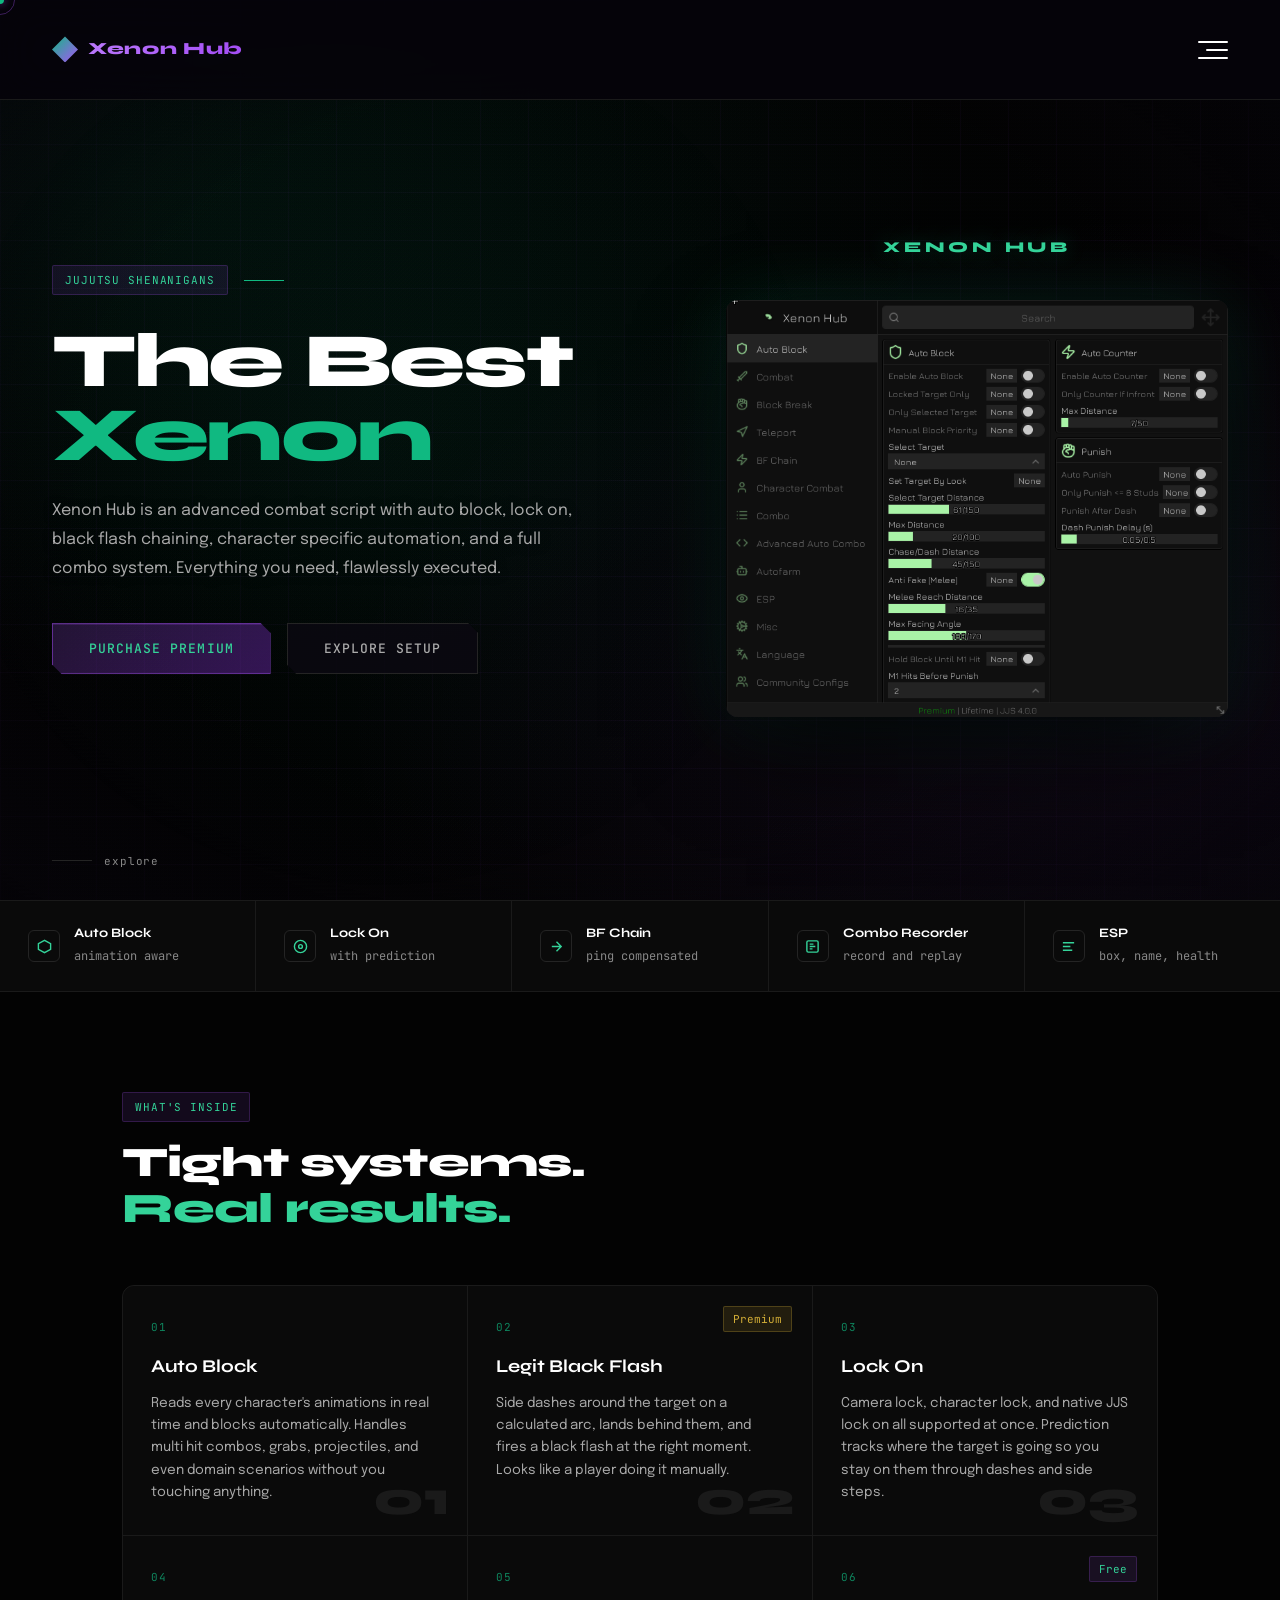
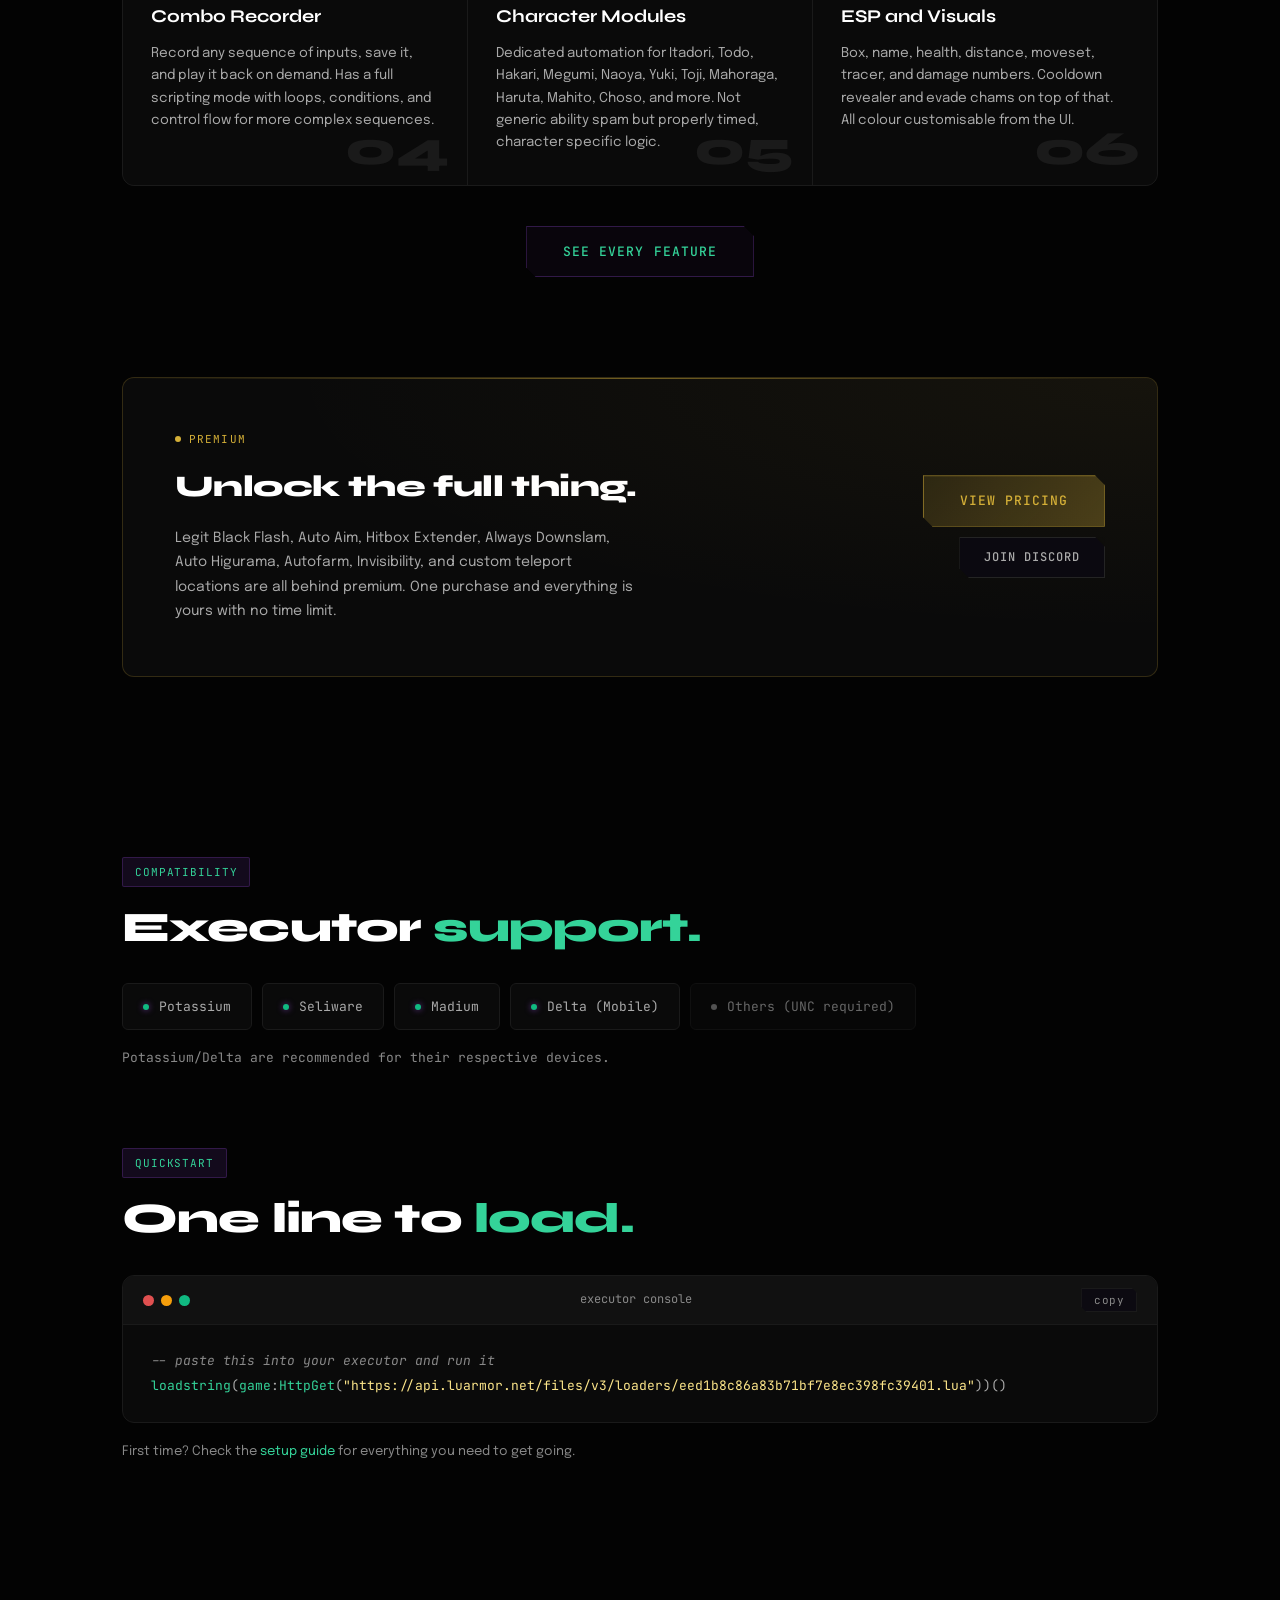
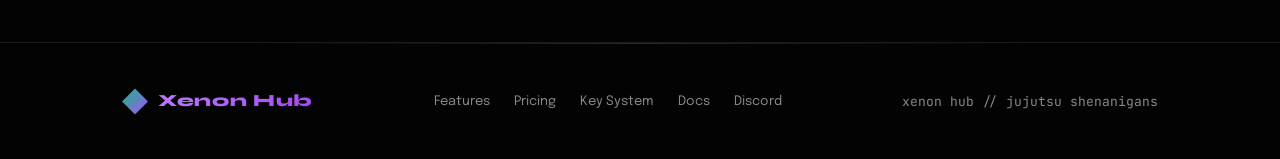
==== commit 9e9a5e13: "refactor: remove dashboard navigation links from all pages" ====
--- a/index.html
+++ b/index.html
@@ -818,7 +818,7 @@
         Xenon Hub
       </a>
 
-      <a href="dashboard.html" class="dashboard-btn">Dashboard</a>
+
 
       <button class="menu-trigger" aria-label="Menu">
         <span></span><span></span><span></span>
